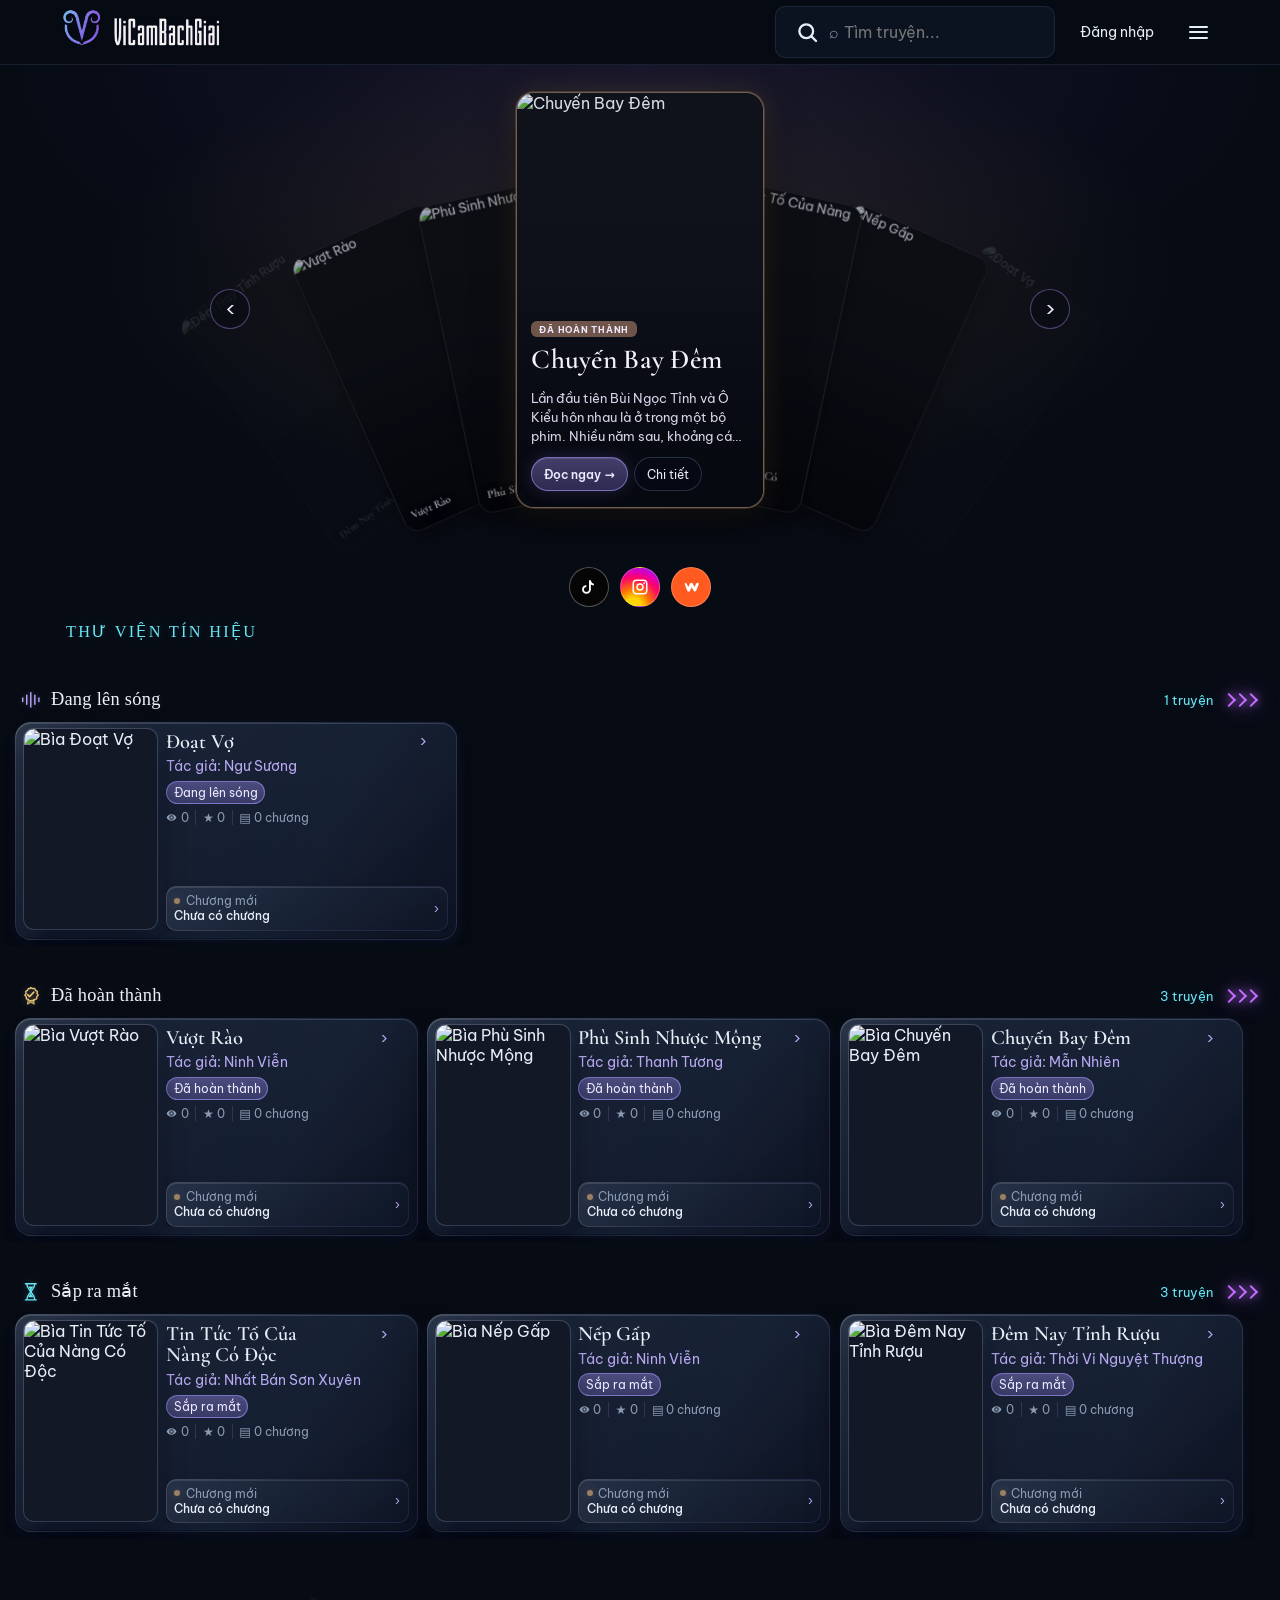
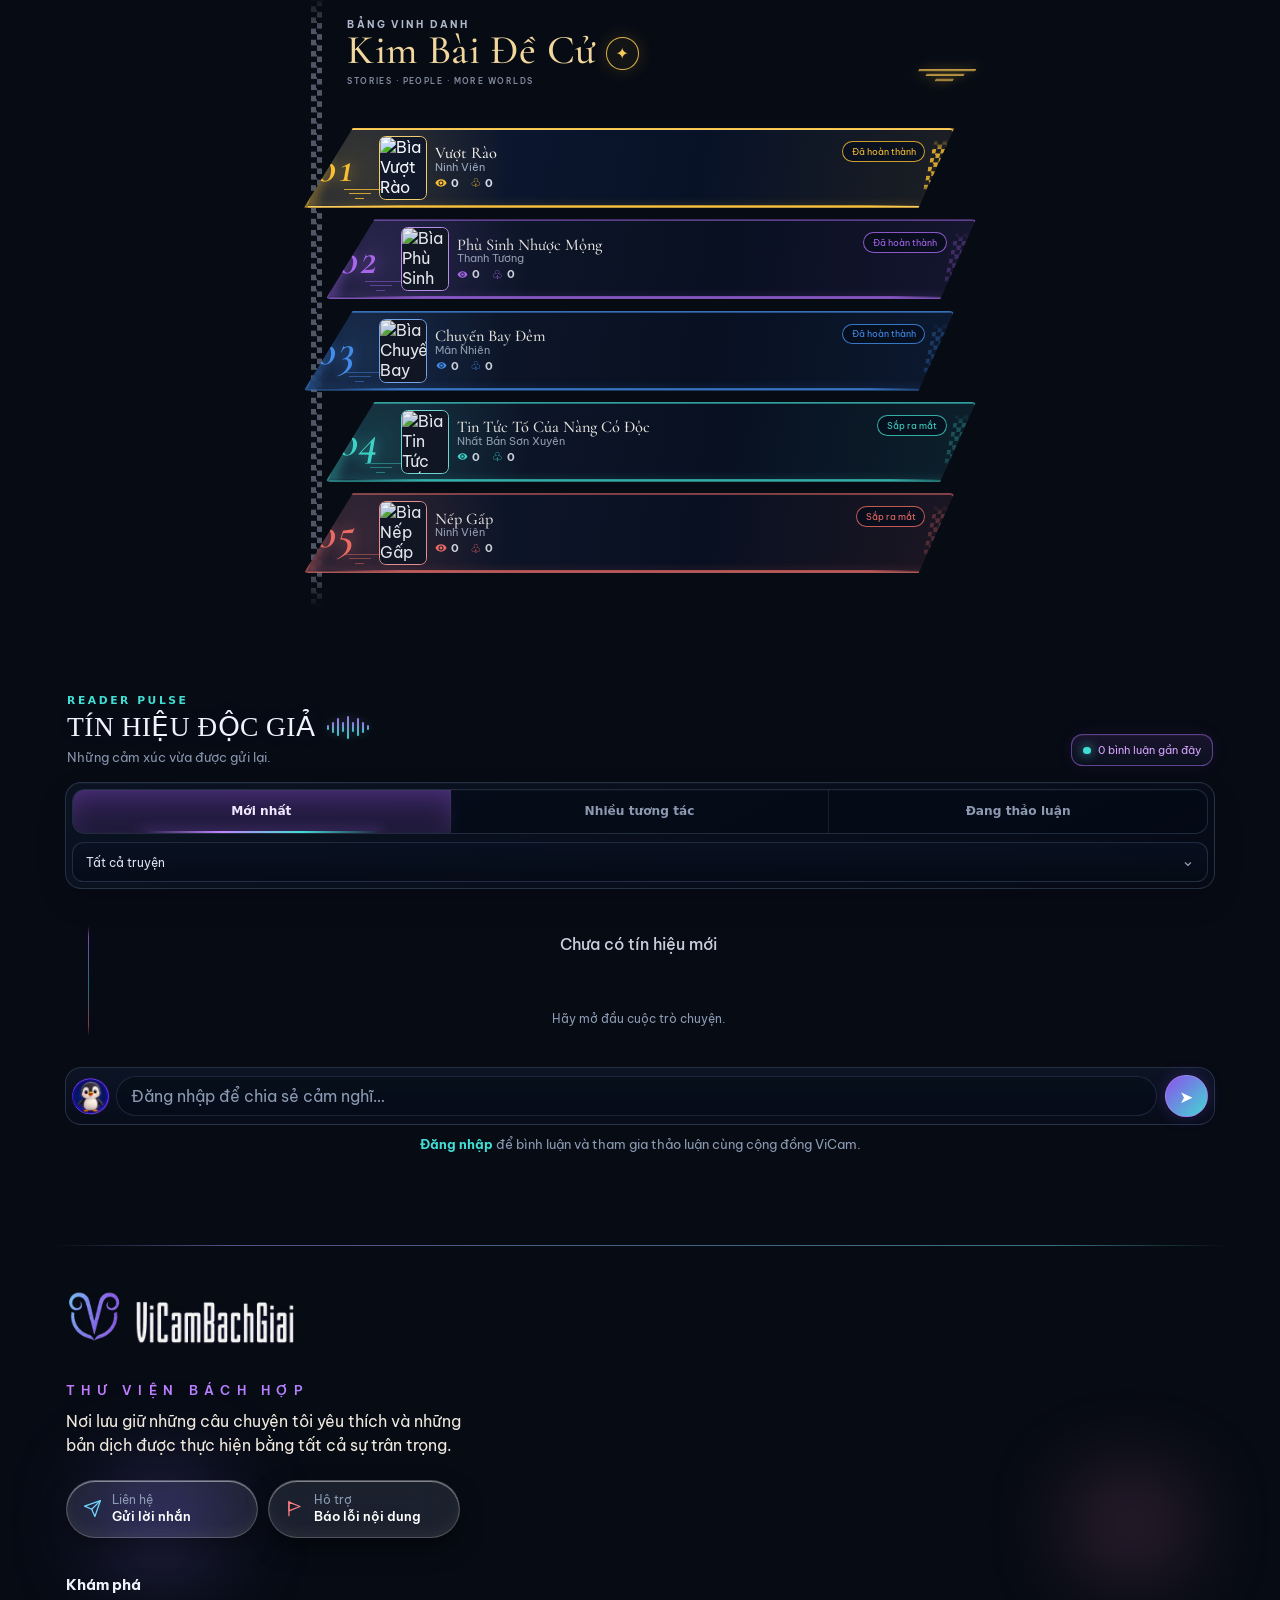
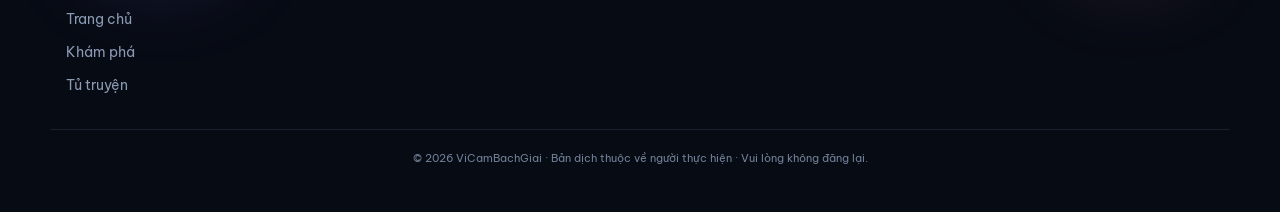
==== index.html @ 0143537e "Remove remaining overflow-x:hidden on body, bust CSS cache The first fix only removed the rule from " ====
<!DOCTYPE html>
<html lang="vi">
<head>
  <meta charset="UTF-8">
  <meta name="viewport" content="width=device-width, initial-scale=1, minimum-scale=1, maximum-scale=1, user-scalable=no, viewport-fit=cover">
  <title>ViCamBachGiai — Thư viện Bách Hợp</title>
  <meta name="description" content="ViCamBachGiai — thư viện đọc truyện Bách Hợp. Đọc chậm, ở lại lâu.">
  <meta property="og:title" content="ViCamBachGiai">
  <meta property="og:description" content="Thư viện Bách Hợp — đọc chậm, ở lại lâu.">
  <meta property="og:type" content="website">
  <link rel="canonical" href="https://vicambachgiai.com/">
  <link rel="icon" href="/brand/cat-icon-192.png" type="image/png" sizes="192x192">
  <link rel="apple-touch-icon" sizes="180x180" href="/apple-touch-icon-cat-v2.png">
  <link rel="apple-touch-icon-precomposed" sizes="180x180" href="/apple-touch-icon-precomposed-cat-v2.png">
  <link rel="manifest" href="/site.webmanifest?v=20260919-cat-unified">
  <meta name="theme-color" content="#000000">
  <meta name="mobile-web-app-capable" content="yes">
  <meta name="apple-mobile-web-app-capable" content="yes">
  <meta name="apple-mobile-web-app-status-bar-style" content="black">
  <meta name="apple-mobile-web-app-title" content="ViCamBachGiai">
  <script src="js/hero-snapshot.js?v=20260824-cover-storage"></script>
  <script src="js/hero-preload.js?v=20260820b"></script>
  <link rel="preconnect" href="https://fonts.googleapis.com">
  <link rel="preconnect" href="https://fonts.gstatic.com" crossorigin>
  <link rel="preconnect" href="https://isawawkxjbnlbuxlhlnk.supabase.co" crossorigin>
  <link href="https://fonts.googleapis.com/css2?family=Be+Vietnam+Pro:wght@400;500;600;700&family=Saira+ExtraCondensed:wght@500;600;700&family=Cormorant+Garamond:ital,wght@0,500;0,600;1,500&family=Source+Serif+4:opsz,wght@8..60,400;8..60,500&display=swap" rel="stylesheet">
  <link rel="stylesheet" href="styles.css?v=20260923-maintenance-glass-v1">
  <link rel="stylesheet" href="styles/hero-smooth.css?v=20260820c">
  <link rel="stylesheet" href="styles/reader-margins.css?v=20260820f">
  <link rel="stylesheet" href="styles/reader-paragraph-comments.css?v=20260823b">
  <link rel="stylesheet" href="styles/reader-comment-drawer-v2.css?v=20260916-reply-notification-v1">
  <link rel="stylesheet" href="styles/hero-landscape-fit.css?v=20260822d">
  <link rel="stylesheet" href="styles/rails-full-width.css?v=20260823d">
  <link rel="stylesheet" href="styles/header-nav-cleanup.css?v=20260822a">
  <link rel="stylesheet" href="styles/story-grid-v2.css?v=20260830-title-fit-v1">
  <link rel="stylesheet" href="styles/signal-feed-window.css?v=20260827-reader-signal-realtime-v2">
  <link rel="stylesheet" href="styles/social-link-state.css?v=20260823a">
  <link rel="stylesheet" href="styles/avatar-pool.css?v=20260823b">
  <link rel="stylesheet" href="styles/avatar-picker.css?v=20260901-three-sources-v1">
  <link rel="stylesheet" href="styles/notifications-v2.css?v=20260917-admin-edit-v1">
  <link rel="stylesheet" href="styles/notification-bell-attention.css?v=20260917-v1">
  <link rel="stylesheet" href="styles/conversation-mailbox.css?v=20260917-mobile-inbox-v2">
  <link rel="stylesheet" href="styles/conversation-mailbox-contrast.css?v=20260917-v1">
  <link rel="stylesheet" href="styles/story-detail-balance.css?v=20260823b">
  <link rel="stylesheet" href="styles/story-detail-landscape.css?v=20260823m">
  <link rel="stylesheet" href="styles/story-detail-portrait-tablet.css?v=20260823a">
  <link rel="stylesheet" href="styles/story-shelves.css?v=20260823b">
  <link rel="stylesheet" href="styles/story-detail-no-overlap.css?v=20260823e">
  <link rel="stylesheet" href="styles/story-detail-ipad-fixed.css?v=20260823-phone-info-balance">
  <link rel="stylesheet" href="styles/story-detail-readable-panels.css?v=20260904-v2">
  <link rel="stylesheet" href="styles/card-flip-transition.css?v=20260823a">
  <link rel="stylesheet" href="styles/story-glass-glow.css?v=20260824b">
  <link rel="stylesheet" href="styles/google-auth.css?v=20260919-google-direct-v1">
  <link rel="stylesheet" href="styles/chapter-audio.css?v=20260825-glass-gold">
  <link rel="stylesheet" href="styles/chapter-youtube-audio.css?v=20260901-compact-v1">
  <link rel="stylesheet" href="styles/admin-chapter-list.css?v=20260829-intro-v1">
  <link rel="stylesheet" href="styles/raised-glass-v1.css?v=20260830c">
  <link rel="stylesheet" href="styles/home-desktop-layout.css?v=20260830-ranking-align-v1">
  <link rel="stylesheet" href="styles/home-targeted-enhancements.css?v=20260831-social-bright-v1">
  <link rel="stylesheet" href="styles/mobile-story-shelves-v1.css?v=20260901-neon-arrows-v6">
  <link rel="stylesheet" href="styles/tiktok-story-player.css?v=20260901-hidden-render-v8">
  <link rel="stylesheet" href="styles/preview-station.css?v=20260920-approved-poster-ticket-v2">
  <link rel="stylesheet" href="styles/medal-row-alignment-v2.css?v=20260901-audio-edge-v3">
  <link rel="stylesheet" href="styles/admin-home-priority.css?v=20260907-story-visibility-v1">
  <link rel="stylesheet" href="styles/medal-racing-v1.css?v=20260920-border-run-v7">
  <link rel="stylesheet" href="styles/home-section-type-v1.css?v=20260920-preview-cyan-v2">
  <link rel="stylesheet" href="styles/preview-station-focus-v1.css?v=20260920-balanced-glow-v2">
  <link rel="stylesheet" href="styles/rail-status-icons-v1.css?v=20260920-animated-v2">
  <link rel="stylesheet" href="styles/signal-pulse-v1.css?v=20260921-balanced-open-v4">
  <link rel="stylesheet" href="styles/resonance-orbit-v1.css?v=20260923-sticky-header-fix">
  <link rel="stylesheet" href="styles/mobile-menu-redesign-v1.css?v=20260922-icon-groups-v1">
  <link rel="stylesheet" href="styles/footer-redesign-v1.css?v=20260923-fixed-btn-v6">
  <!-- deploy-check: priority-save-20260902-1430 -->
</head>
<body>
  <a class="sr-only" href="#app">Bỏ qua điều hướng</a>
  <div id="app"></div>
  <div class="toast-wrap" id="toasts" aria-live="polite"></div>
  <script src="https://cdn.jsdelivr.net/npm/@supabase/supabase-js@2.49.1/dist/umd/supabase.js"></script>
  <script src="https://accounts.google.com/gsi/client" async defer></script>
  <script src="js/config.js?v=20260817p"></script>
  <script src="js/light-stories-transport.js?v=20260904-home-priority-sync-v1"></script>
  <script src="js/db.js?v=20260923-no-store-fetch-v1"></script>
  <script src="js/public-admin-label.js?v=20260917-v1"></script>
  <script src="js/cover-fallback.js?v=20260821f"></script>
  <script src="js/light-stories-admin-guard.js?v=20260821e"></script>
  <script src="js/fast-boot.js?v=20260923-maintenance-mode-guard-v1"></script>
  <script src="app.js?v=20260923-maintenance-glass-v4"></script>
  <script src="js/tiktok-story-player.js?v=20260901-hidden-render-v8"></script>
  <script src="js/preview-station.js?v=20260920-viewport-glow-v2"></script>
  <script src="js/reader-paragraph-comments.js?v=20260823c"></script>
  <script src="js/reader-comment-drawer-v2.js?v=20260917-comment-deep-link-v2"></script>
  <script src="js/signal-feed-window.js?v=20260921-active-edge-v3"></script>
  <script src="js/social-link-state.js?v=20260901-social-three-v1"></script>
  <script src="js/avatar-raster-override.js?v=20260917-comment-avatar-scope-v1"></script>
  <script src="js/avatar-picker.js?v=20260901-ios-mime-v2"></script>
  <script src="js/avatar-account-sync.js?v=20260823b"></script>
  <script src="js/notifications-v2.js?v=20260923-admin-self-notify-v1"></script>
  <script src="js/conversation-mailbox.js?v=20260918-footer-compose-v1"></script>
  <script src="js/card-flip-transition.js?v=20260823a"></script>
  <script src="js/story-glass-glow.js?v=20260824a"></script>
  <script src="js/admin-synopsis-editor.js?v=20260823-paste-clean"></script>
  <script src="js/password-reset-fix.js?v=20260821h"></script>
  <script src="js/mobile-menu-auth-cleanup.js?v=20260821g"></script>
  <script src="js/hero-smooth.js?v=20260820c"></script>
  <script src="js/admin-chapter-list.js?v=20260829-intro-v1"></script>
  <script src="js/home-desktop-layout.js?v=20260922-floating-tag-v2"></script>
  <script src="js/medal-racing-v1.js?v=20260920-border-run-v7"></script>
  <script src="js/rail-status-icons-v1.js?v=20260920-animated-v2"></script>
</body>
</html>
---- styles.css ----
/* ViCamBachGiai — navy cinematic library */
*, *::before, *::after { box-sizing: border-box; }
html, body { margin: 0; }
html { scroll-behavior: smooth; }
body {
  font-family: "Be Vietnam Pro", "IBM Plex Sans", system-ui, sans-serif;
  background: #070b14;
  color: #e8eef8;
  min-height: 100dvh;
}

/* Safe website operating modes */
.site-readonly-banner{position:relative;z-index:1001;padding:.55rem 1rem;text-align:center;background:#7c4a03;color:#fff4cf;font-size:.85rem;font-weight:650}
.site-ops{max-width:780px;padding:1.25rem;border:1px solid rgba(181,159,255,.25);border-radius:20px;background:rgba(14,18,34,.72)}
.site-ops-head{display:flex;align-items:center;justify-content:space-between;gap:1rem}.site-ops-head small{color:#a78bfa;letter-spacing:.12em}.site-ops-head h2{margin:.3rem 0}
.site-mode-pill{padding:.45rem .7rem;border-radius:999px;font-size:.75rem;font-weight:800}.site-mode-pill.is-normal{background:rgba(52,211,153,.14);color:#6ee7b7}.site-mode-pill.is-readonly{background:rgba(251,191,36,.14);color:#fcd34d}.site-mode-pill.is-maintenance{background:rgba(248,113,113,.14);color:#fca5a5}
.site-ops-note{padding:.75rem;border-left:3px solid #8b5cf6;background:rgba(139,92,246,.08);color:#cbd5e1}.site-mode-choices{display:grid;gap:.65rem;margin:1rem 0}.site-mode-choices label{display:grid;grid-template-columns:auto 1fr;column-gap:.65rem;padding:.85rem;border:1px solid rgba(148,163,184,.2);border-radius:14px;cursor:pointer}.site-mode-choices input{grid-row:1/3}.site-mode-choices span{color:#94a3b8;font-size:.86rem}.maintenance-confirm{margin:1rem 0;padding:1rem;border:1px solid rgba(248,113,113,.35);border-radius:14px;background:rgba(127,29,29,.12)}.maintenance-confirm input{margin-top:.55rem}.site-ops-last{color:#94a3b8;font-size:.82rem}
.site-mode-actions{display:grid;grid-template-columns:repeat(3,minmax(0,1fr));gap:.7rem;margin-top:1.2rem}.site-mode-action{min-height:58px;border:1px solid rgba(148,163,184,.28);border-radius:16px;background:rgba(15,23,42,.78);color:#e2e8f0;font:700 1rem 'Be Vietnam Pro',sans-serif;cursor:pointer}.site-mode-action.is-normal{border-color:rgba(52,211,153,.45)}.site-mode-action.is-readonly{border-color:rgba(251,191,36,.45)}.site-mode-action.is-maintenance{border-color:rgba(248,113,113,.5)}.site-mode-action.is-current{opacity:.55;cursor:default}.site-mode-action:not(:disabled):active{transform:scale(.98)}
/* Maintenance notice — liquid glass */
.maintenance-page{
  position:relative;min-height:100vh;display:grid;place-items:center;overflow:hidden;
  padding:1.5rem;color:var(--ink);
  background:
    radial-gradient(560px 480px at 15% 20%,rgba(149,137,230,.22),transparent 60%),
    radial-gradient(520px 460px at 85% 25%,rgba(85,216,230,.16),transparent 60%),
    radial-gradient(600px 500px at 50% 95%,rgba(149,137,230,.14),transparent 55%),
    var(--bg);
}
.maintenance-page:before,.maintenance-page:after{content:"";position:absolute;border-radius:50%;filter:blur(70px);pointer-events:none}
.maintenance-page:before{width:320px;height:300px;top:-120px;left:-80px;background:radial-gradient(closest-side,rgba(149,137,230,.35),transparent 72%)}
.maintenance-page:after{width:300px;height:280px;bottom:-100px;right:-70px;background:radial-gradient(closest-side,rgba(85,216,230,.28),transparent 72%)}

.maintenance-card{
  position:relative;z-index:1;width:min(100%,440px);overflow:hidden;
  padding:2.75rem 2rem 2.25rem;text-align:center;
  border-radius:32px;border:1px solid rgba(255,255,255,.16);
  background:rgba(255,255,255,.06);
  -webkit-backdrop-filter:blur(32px) saturate(180%);backdrop-filter:blur(32px) saturate(180%);
  box-shadow:0 36px 90px -20px rgba(0,0,0,.6),inset 0 1px 0 rgba(255,255,255,.28),inset 0 -10px 26px rgba(255,255,255,.04);
}
.maintenance-card:before{content:"";position:absolute;inset:0 12% auto;top:0;height:1px;
  background:linear-gradient(90deg,transparent,rgba(149,137,230,.7) 20%,rgba(85,216,230,.65) 80%,transparent)}
.maintenance-card:after{content:"";position:absolute;z-index:-1;width:220px;height:220px;top:-130px;left:50%;transform:translateX(-50%);
  border-radius:50%;background:radial-gradient(circle,rgba(149,137,230,.3),transparent 70%);filter:blur(10px);pointer-events:none}

.maintenance-emblem{
  display:grid;place-items:center;width:80px;height:80px;margin:0 auto 1.3rem;
  border-radius:26px;border:1px solid rgba(255,255,255,.2);
  background:rgba(255,255,255,.07);
  -webkit-backdrop-filter:blur(14px);backdrop-filter:blur(14px);
  box-shadow:inset 0 1px 0 rgba(255,255,255,.35),0 0 30px rgba(149,137,230,.22);
}
.maintenance-emblem img{width:52px;height:52px;object-fit:contain;filter:drop-shadow(0 0 10px rgba(149,137,230,.5))}

.maintenance-wordmark{display:block;width:min(210px,68%);height:auto;margin:0 auto;object-fit:contain}

.maintenance-status{
  display:inline-flex;align-items:center;gap:.5rem;margin-top:1.35rem;padding:.42rem .78rem;
  border-radius:999px;border:1px solid rgba(255,255,255,.18);
  background:rgba(255,255,255,.06);
  -webkit-backdrop-filter:blur(10px);backdrop-filter:blur(10px);
  color:#dcd8ff;font-family:"Cormorant Garamond",Georgia,serif;font-size:.86rem;font-weight:600;letter-spacing:.16em;
}
.maintenance-status span{width:7px;height:7px;border-radius:50%;background:#c9b8ff;box-shadow:0 0 10px #a78bfa}

.maintenance-card p{max-width:340px;margin:1.1rem auto 0;color:#dfe3f5;
  font-family:"Source Serif 4",Georgia,serif;font-size:1.02rem;font-weight:400;line-height:1.7}
.maintenance-until{margin-top:.7rem!important;font-size:.92rem!important}
.maintenance-until b{color:#fff}
.maintenance-note{display:block;margin-top:1.4rem;color:#9aa3c4;
  font-family:"Cormorant Garamond",Georgia,serif;font-size:.94rem;font-style:italic;letter-spacing:.05em}

.maintenance-admin{margin-top:1.6rem;padding-top:1.4rem;border-top:1px solid rgba(255,255,255,.1)}
.maintenance-admin-toggle{
  appearance:none;-webkit-appearance:none;cursor:pointer;
  padding:.55rem 1.1rem;border-radius:999px;border:1px solid rgba(255,255,255,.16);
  background:rgba(255,255,255,.05);color:#9aa3c4;font:600 .78rem "Be Vietnam Pro",sans-serif;letter-spacing:.02em;
  transition:color .18s ease,border-color .18s ease,background .18s ease;
}
.maintenance-admin-toggle:hover,.maintenance-admin-toggle:focus-visible{color:#dcd8ff;border-color:rgba(149,137,230,.5);background:rgba(149,137,230,.1)}
.maintenance-admin-panel{margin-top:1rem;display:flex;flex-direction:column;align-items:center;gap:.6rem}
.maintenance-admin-panel[hidden]{display:none}
.maintenance-admin-err{margin:0;min-height:1em;color:#ff9d9d;font-size:.78rem}

@media(max-width:640px){
  .site-ops{padding:1rem}.site-ops-head{align-items:flex-start;flex-direction:column}.site-mode-actions{grid-template-columns:1fr}
  .maintenance-card{padding:2.25rem 1.4rem 2rem;border-radius:26px}
  .maintenance-emblem{width:70px;height:70px;border-radius:22px}
  .maintenance-emblem img{width:44px;height:44px}
  .maintenance-wordmark{width:min(190px,72%)}
  .maintenance-card p{font-size:.96rem}
}
@media(max-width:640px){.maintenance-card h1{font-size:clamp(2.25rem,10.5vw,3rem)}.maintenance-card p{font-size:1.05rem}.maintenance-note{font-size:.92rem}}
.maintenance-status + p{margin-top:1.65rem}
img, video, svg { max-width: 100%; height: auto; }
button, input, textarea, select { font: inherit; }
a { color: inherit; text-decoration: none; }

:root {
  --bg: #070b14;
  --bg-2: #0c1322;
  --ink: #e8eef8;
  --muted: #8b9bb3;
  --line: rgba(148, 187, 233, 0.12);
  --cyan: #9589E6;
  --cyan-2: #8174D8;
  --violet: #8174D8;
  --accent: #8174D8;
  --accent-fill: rgba(129, 116, 216, 0.40);
  --accent-fill-2: rgba(129, 116, 216, 0.28);
  --accent-line: rgba(149, 137, 230, 0.70);
  --accent-glow: 0 0 16px rgba(129, 116, 216, 0.22);
  --danger: #f07167;
  --serif: "Cormorant Garamond", "Fraunces", Georgia, serif;
  --read: "Source Serif 4", Georgia, serif;
}

.card-grid {
  display: grid;
  grid-template-columns: repeat(2, minmax(0, 1fr));
  gap: 0.9rem 0.75rem;
}
@media (min-width: 720px) {
  .card-grid { grid-template-columns: repeat(3, minmax(0, 1fr)); gap: 1.25rem 1rem; }
}
@media (min-width: 1100px) {
  .card-grid { grid-template-columns: repeat(4, minmax(0, 1fr)); }
}
.table-wrapper { overflow-x: auto; -webkit-overflow-scrolling: touch; }

.site-header {
  position: sticky; top: 0; z-index: 40;
  background: rgba(7, 11, 20, 0.88);
  backdrop-filter: blur(16px);
  border-bottom: 1px solid var(--line);
}
.site-header.is-searching { z-index: 47; }
.header-inner {
  width: 100%; max-width: 1180px; margin: 0 auto;
  min-height: 56px; padding: 0.4rem 0.7rem;
  display: flex; align-items: center; gap: 0.45rem;
}
.brand { display: flex; align-items: center; gap: 0.55rem; flex-shrink: 0; }
.brand-mark-img { width: 38px; height: auto; display: block; }
.brand-word-img { height: 26px; width: auto; display: block; }
@media (min-width: 720px) {
  .brand-mark-img { width: 42px; }
  .brand-word-img { height: 30px; }
}
.nav-links { display: none; gap: 1.15rem; font-size: 0.92rem; color: var(--muted); }
.nav-links a.on, .nav-links a:hover { color: var(--ink); }
@media (min-width: 860px) { .nav-links { display: flex; } }
.head-search {
  margin-left: auto;
  display: flex;
  align-items: center;
  gap: 0.15rem;
  color: var(--muted);
  min-width: 40px;
  position: relative;
}
.head-search .search-ico { display: none; }
.head-search input {
  display: none;
  border: 0; background: transparent; color: var(--ink);
  width: 100%; outline: none; min-width: 0;
}
.search-toggle { flex-shrink: 0; }
.search-toggle svg {
  width: 25px;
  height: 25px;
  display: block;
  fill: none;
  stroke: currentColor;
  stroke-width: 2.2;
  stroke-linecap: round;
  stroke-linejoin: round;
}
.head-search.is-open {
  position: absolute;
  left: 0.6rem; right: 0.6rem; top: 8px;
  z-index: 46;
  background: #0b1220;
  border: 1px solid var(--line);
  border-radius: 12px;
  padding: 0.2rem 0.45rem 0.2rem 0.15rem;
}
.head-search.is-open input { display: block; }
.btn-login {
  border: 1px solid rgba(148,187,233,0.28);
  min-height: 36px;
  padding: 0 0.7rem;
  flex-shrink: 0;
  font-size: 0.82rem;
}
.menu-btn { margin-left: 0; flex-shrink: 0; }
@media (min-width: 640px) {
  .search-toggle { display: none; }
  .head-search {
    background: #0b1220;
    border: 1px solid var(--line);
    border-radius: 10px;
    padding: 0.3rem 0.7rem;
    min-width: 160px;
    max-width: 260px;
    width: 28vw;
    position: static;
  }
  .head-search .search-ico { display: inline; }
  .head-search input { display: block; }
  .head-search.is-open { position: static; }
  .btn-login { min-height: 38px; padding: 0 0.85rem; font-size: 0.88rem; }
}
@media (min-width: 860px) {
  .nav-links { display: flex; }
  .menu-btn { display: none; }
  .head-search { min-width: 200px; max-width: 280px; }
}

.icon-btn {
  width: 40px; height: 40px;
  display: inline-flex; align-items: center; justify-content: center;
  border: 0; background: transparent; color: var(--ink);
  border-radius: 999px; cursor: pointer;
}
.icon-btn:hover { background: rgba(255,255,255,0.06); }
.avatar-chip {
  width: 32px; height: 32px; border-radius: 999px;
  display: grid; place-items: center;
  background: #1a2440; color: var(--cyan);
  font-size: 0.78rem; font-weight: 600;
}

/* Fan banner — active card center, others flare both sides */
@property --hero-tone {
  syntax: '<color>';
  inherits: true;
  initial-value: #7c5cbf;
}
.hero.stack-hero {
  --hero-tone: #7c5cbf;
  position: relative;
  overflow: hidden;
  isolation: isolate;
  background:
    radial-gradient(58% 70% at 50% 42%, color-mix(in srgb, var(--hero-tone) 22%, transparent), transparent 72%),
    radial-gradient(80% 90% at 50% 0%, rgba(92, 70, 160, 0.16), transparent 62%),
    #070b14;
  height: clamp(23.5rem, 78vw, 28.2rem);
  perspective: 1400px;
  transition: --hero-tone 260ms ease-out;
}
@media (min-width: 720px) {
  .hero.stack-hero { height: 30.5rem; }
}
@media (orientation: landscape) and (max-height: 520px) {
  .hero.stack-hero { height: 19.2rem; }
}
.stack-stage {
  position: relative;
  height: 100%;
  max-width: 1180px;
  margin: 0 auto;
  transform-style: preserve-3d;
}
.stack-card {
  --d: 0;
  --abs: 8;
  position: absolute;
  left: 50%;
  top: 48%;
  width: min(54vw, 196px);
  height: min(72%, 21.6rem);
  border-radius: 18px;
  overflow: hidden;
  transform-origin: 50% 118%;
  transform:
    translate(-50%, -50%)
    translateX(calc(var(--d) * 3.15rem))
    rotate(calc(var(--d) * 11deg))
    scale(calc(0.86 - var(--abs) * 0.045));
  opacity: 0;
  pointer-events: none;
  border: 1px solid rgba(255,255,255,0.08);
  box-shadow: 0 14px 28px rgba(0,0,0,0.42);
  transition:
    transform 620ms cubic-bezier(0.22, 0.78, 0.2, 1),
    opacity 420ms ease,
    filter 420ms ease,
    box-shadow 420ms ease,
    width 420ms ease,
    height 420ms ease;
  will-change: transform, opacity;
  background: #10131c;
  filter: saturate(0.88) brightness(0.78);
}
.stack-card[data-d="-2"],
.stack-card[data-d="-1"],
.stack-card[data-d="0"],
.stack-card[data-d="1"],
.stack-card[data-d="2"] { opacity: 1; }
.stack-card[data-d="-3"],
.stack-card[data-d="3"] { opacity: 0.18; }
.stack-card .stack-cover {
  position: absolute;
  inset: 0;
  width: 100%;
  height: 100%;
  object-fit: cover;
  object-position: center 22%;
}
.stack-shade {
  position: absolute;
  inset: 0;
  background:
    linear-gradient(180deg, rgba(6,8,16,0.08) 18%, rgba(6,8,16,0.18) 42%, rgba(6,8,16,0.78) 78%, rgba(6,8,16,0.94) 100%);
  pointer-events: none;
}
.stack-body {
  position: absolute;
  left: 0; right: 0; bottom: 0;
  padding: 0.85rem 0.9rem 1rem;
  z-index: 2;
  color: #f4f1ff;
}
.stack-badge {
  display: none;
  width: fit-content;
  margin: 0 0 0.55rem;
  padding: 0.18rem 0.5rem;
  border-radius: 6px;
  background: color-mix(in srgb, var(--tone, #7c5cbf) 72%, #2a1d4a);
  color: #efeaff;
  font-size: 0.58rem;
  letter-spacing: 0.08em;
  text-transform: uppercase;
  font-weight: 700;
}
.stack-chips {
  display: none;
  flex-wrap: wrap;
  gap: 0.3rem;
  margin: 0.45rem 0 0.4rem;
}
.stack-chips span {
  font-size: 0.64rem;
  letter-spacing: 0.01em;
  padding: 0.16rem 0.5rem;
  border-radius: 999px;
  border: 1px solid rgba(255,255,255,0.2);
  background: rgba(10,12,22,0.38);
}
.stack-title {
  font-family: var(--serif);
  font-size: clamp(1.02rem, 4.4vw, 1.42rem);
  line-height: 1.05;
  margin: 0;
  font-weight: 600;
  letter-spacing: 0.01em;
}
.stack-syn {
  margin: 0;
  color: #d8d3e8;
  font-size: 0.74rem;
  line-height: 1.45;
  display: none;
}
.stack-actions {
  display: none;
  gap: 0.4rem;
  margin-top: 0.7rem;
}
.stack-actions .btn { min-height: 34px; padding: 0 0.75rem; font-size: 0.76rem; }
.stack-card.is-active {
  pointer-events: auto;
  width: min(64vw, 236px);
  height: min(78%, 23.8rem);
  opacity: 1;
  filter: none;
  transform: translate(-50%, -50%) rotate(0deg) scale(1);
  border-color: color-mix(in srgb, var(--tone, #a892ff) 55%, #fff 12%);
  box-shadow:
    0 0 0 1px color-mix(in srgb, var(--tone, #a892ff) 35%, transparent),
    0 18px 40px rgba(0,0,0,0.5),
    0 0 28px color-mix(in srgb, var(--tone, #7c5cbf) 28%, transparent);
}
.stack-card.is-active .stack-badge,
.stack-card.is-active .stack-chips,
.stack-card.is-active .stack-actions { display: flex; }
.stack-card.is-active .stack-syn {
  display: -webkit-box;
  -webkit-line-clamp: 3;
  -webkit-box-orient: vertical;
  overflow: hidden;
  margin-top: 0.35rem;
}
.stack-card:not(.is-active) .stack-badge,
.stack-card:not(.is-active) .stack-syn,
.stack-card:not(.is-active) .stack-actions,
.stack-card:not(.is-active) .stack-chips { display: none; }
.stack-card:not(.is-active) .stack-title {
  position: absolute;
  left: 0.7rem;
  right: 0.7rem;
  bottom: 0.85rem;
  font-size: 0.86rem;
  line-height: 1.15;
  text-shadow: 0 8px 18px rgba(0,0,0,0.55);
}
.stack-arrow {
  position: absolute;
  top: 50%;
  z-index: 50;
  width: 40px;
  height: 40px;
  margin-top: -20px;
  border-radius: 999px;
  border: 1px solid rgba(168,146,255,0.42);
  background: rgba(10,12,20,0.62);
  color: #efeaff;
  font-size: 1.35rem;
  line-height: 1;
  cursor: pointer;
}
.stack-prev { left: 0.45rem; }
.stack-next { right: 0.45rem; }
.stack-arrow:hover { border-color: rgba(168,146,255,0.72); }
.hero.stack-hero .hero-nav {
  position: absolute;
  left: 0; right: 0; bottom: 0.55rem;
  z-index: 30;
  display: flex;
  justify-content: center;
}
.hero-dots {
  display: flex; gap: 0.3rem; align-items: center; flex-wrap: wrap; justify-content: center; max-width: 80%;
}
.hero-dots button {
  width: 6px; height: 6px; border-radius: 99px; border: 0;
  background: rgba(255,255,255,0.28); padding: 0; cursor: pointer;
}
.hero-dots button.on { background: rgba(149,137,230,0.92); width: 18px; box-shadow: var(--accent-glow); }
.hero-count { display: none; }
@media (min-width: 720px) {
  .stack-card { width: 188px; height: 23.4rem; }
  .stack-card.is-active { width: 248px; height: 26rem; }
  .stack-card {
    transform:
      translate(-50%, -50%)
      translateX(calc(var(--d) * 4.35rem))
      rotate(calc(var(--d) * 12deg))
      scale(calc(0.88 - var(--abs) * 0.04));
  }
  .stack-card.is-active { transform: translate(-50%, -50%) rotate(0) scale(1); }
  .stack-title { font-size: 1.72rem; }
  .stack-syn { font-size: 0.82rem; }
  .stack-prev { left: max(0.6rem, calc(50% - 430px)); }
  .stack-next { right: max(0.6rem, calc(50% - 430px)); }
}
@media (prefers-reduced-motion: reduce) {
  .stack-card { transition: none !important; }
  .hero.stack-hero { transition: none !important; }
}

.btn {
  display: inline-flex; align-items: center; justify-content: center;
  min-height: 42px; padding: 0 1.05rem;
  border-radius: 999px; border: 1px solid transparent;
  text-decoration: none; cursor: pointer; background: transparent; color: var(--ink);
  font-size: 0.88rem;
}
.btn-primary, .btn-cyan {
  background: linear-gradient(180deg, rgba(149, 137, 230, 0.42), rgba(129, 116, 216, 0.32));
  border: 1px solid var(--accent-line);
  color: #EDE9FE;
  font-weight: 600;
  box-shadow: var(--accent-glow), inset 0 1px 0 rgba(255,255,255,0.10);
  backdrop-filter: blur(10px);
}
.btn-ghost { border-color: rgba(148,187,233,0.22); background: rgba(8,14,28,0.35); }
.auth-error { color: #f0b2a8; min-height: 1.2em; margin: 0.4rem 0 0.8rem; font-size: 0.88rem; }
.auth-page .auth-back {
  display:inline-flex;
  align-items:center;
  gap:.35rem;
  min-height:42px;
  margin:0 0 1.15rem;
  padding:0 .85rem;
  border:1px solid rgba(168,154,230,.28);
  border-radius:999px;
  background:rgba(18,16,36,.42);
  color:#d9d3f2;
  font:600 .86rem/1 "Be Vietnam Pro",sans-serif;
  cursor:pointer;
}
.auth-page .auth-back:active{transform:translateY(1px)}
.demo-logins { display: flex; flex-direction: column; gap: 0.45rem; margin-top: 1rem; }
.demo-logins button { width: 100%; }
.btn-danger { border-color: color-mix(in srgb, var(--danger) 50%, transparent); color: #f0b2a8; }
.btn[disabled] { opacity: 0.45; cursor: not-allowed; }

.wrap { width: 100%; max-width: 1180px; margin: 0 auto; padding: 0 1rem; }
.section { padding: 1.6rem 0 0.4rem; }
.section h2, .explore-row h2 {
  font-family: var(--serif); font-weight: 500; font-size: clamp(1.7rem, 4vw, 2.3rem); margin: 0;
}
.kicker {
  font-size: 0.72rem; letter-spacing: 0.18em; text-transform: uppercase;
  color: var(--cyan); margin: 0 0 0.25rem;
}
.explore-head { padding-top: 1.4rem; }
.explore-row {
  display: flex; flex-wrap: wrap; gap: 0.8rem 1rem;
  align-items: center; justify-content: space-between;
}
.sort-pills { display: flex; flex-wrap: wrap; gap: 0.45rem; }
.sort-pills a {
  border: 1px solid var(--line); border-radius: 999px;
  padding: 0.45rem 0.85rem; color: var(--muted); font-size: 0.84rem;
}
.sort-pills a.on {
  border-color: var(--accent-line);
  color: #EDE9FE;
  background: var(--accent-fill);
  box-shadow: var(--accent-glow);
}

.rails { display: flex; flex-direction: column; gap: 1.1rem; padding: 1rem 1rem 2rem; }
.rail-panel {
  border: 1px solid var(--line);
  border-radius: 18px;
  background: linear-gradient(180deg, rgba(16,28,48,0.65), rgba(8,14,26,0.9));
  padding: 1rem 0.85rem 0.85rem;
}
.rail-head, .rail-foot {
  display: flex; align-items: center; gap: 0.7rem;
  padding: 0 0.35rem 0.7rem;
}
.rail-head h2 {
  font-family: "Be Vietnam Pro", sans-serif;
  font-size: 1.15rem; font-weight: 600; margin: 0;
  display: flex; align-items: center; gap: 0.45rem;
}
.rail-head .count { margin-left: auto; color: var(--muted); font-size: 0.8rem; }
.live-dot {
  width: 8px; height: 8px; border-radius: 99px; display: inline-block;
  background: rgba(149,137,230,0.95); box-shadow: 0 0 10px rgba(129,116,216,0.35);
}
.tone-violet .live-dot { background: var(--violet); box-shadow: 0 0 10px var(--violet); }
.rail {
  display: grid;
  grid-auto-flow: column;
  grid-auto-columns: minmax(300px, 78%);
  gap: 0.85rem;
  overflow-x: auto;
  scroll-snap-type: x mandatory;
  padding-bottom: 0.4rem;
  -webkit-overflow-scrolling: touch;
}
@media (min-width: 800px) {
  .rail { grid-auto-columns: minmax(460px, 48%); }
}
.rail::-webkit-scrollbar { height: 0; }
.rail-foot { color: var(--muted); font-size: 0.75rem; letter-spacing: 0.04em; }
.rail-foot [data-num] { margin-left: auto; font-variant-numeric: tabular-nums; }
.rail-track {
  flex: 1; height: 3px; background: rgba(255,255,255,0.08); border-radius: 99px; overflow: hidden;
}
.rail-track span { display: block; height: 100%; width: 22%; background: var(--cyan); }
.rail-foot em { margin-left: auto; font-style: normal; letter-spacing: 0.12em; text-transform: uppercase; }

.wide-card {
  --tone: #7c5cbf;
  position: relative;
  scroll-snap-align: start;
  display: grid;
  grid-template-columns: minmax(7.6rem, 36%) minmax(0, 1fr);
  gap: 0.65rem 0.75rem;
  align-items: stretch;
  min-width: 0;
  padding: 0.65rem 0.7rem 0.7rem;
  border-radius: 16px;
  background:
    radial-gradient(90% 80% at 8% 12%, color-mix(in srgb, var(--tone) 16%, transparent), transparent 58%),
    linear-gradient(180deg, rgba(14, 16, 32, 0.94), rgba(8, 10, 20, 0.97));
  border: 1px solid color-mix(in srgb, var(--tone) 18%, rgba(148,187,233,0.08));
}
@media (min-width: 720px) {
  .wide-card { grid-template-columns: minmax(9.6rem, 32%) minmax(0, 1fr); padding: 0.75rem; }
}
.wide-heart {
  position: absolute;
  top: 0.45rem;
  right: 0.45rem;
  z-index: 3;
  width: 1.7rem;
  height: 1.7rem;
  padding: 0;
  border: 1px solid rgba(168,154,230,0.28);
  border-radius: 999px;
  background: rgba(10,12,22,0.55);
  color: #c9c0e8;
  font-size: 0.82rem;
  line-height: 1;
  cursor: pointer;
}
.wide-heart[aria-pressed="true"] {
  color: #f0b4d2;
  border-color: rgba(224,138,184,0.55);
  background: rgba(56, 22, 42, 0.55);
  box-shadow: 0 0 10px rgba(224,138,184,0.22);
}
.wide-cover { min-width: 0; align-self: stretch; }
.wide-cover .cover-frame {
  height: 100%;
  border-radius: 10px;
  box-shadow:
    0 0 0 1px color-mix(in srgb, var(--tone) 26%, transparent),
    0 10px 20px rgba(0,0,0,0.36),
    0 0 18px color-mix(in srgb, var(--tone) 18%, transparent);
}
.wide-body {
  min-width: 0;
  display: flex;
  flex-direction: column;
  gap: 0.28rem;
}
.wide-title { padding-right: 1.55rem; }
.wide-title {
  display: flex;
  align-items: flex-start;
  gap: 0.25rem;
  min-width: 0;
  color: inherit;
}
.wide-title h3 {
  margin: 0;
  flex: 1 1 auto;
  min-width: 0;
  font-family: var(--serif);
  font-size: clamp(1.08rem, 4.2vw, 1.48rem);
  line-height: 1.12;
  font-weight: 600;
  display: -webkit-box; -webkit-line-clamp: 2; -webkit-box-orient: vertical; overflow: hidden;
}
.wide-title em {
  flex: 0 0 auto;
  margin-top: 0.18rem;
  color: #b7a8f0;
  font-style: normal;
  font-size: 1rem;
  line-height: 1;
}
.wide-body .by {
  margin: 0;
  color: #b7a8f0;
  font-size: clamp(0.76rem, 2.1vw, 0.88rem);
  white-space: nowrap;
  overflow: hidden;
  text-overflow: ellipsis;
}
.pill-row { display: flex; flex-wrap: wrap; gap: 0.28rem; }
.pill {
  font-size: 0.64rem; padding: 0.16rem 0.52rem; border-radius: 999px;
  background: linear-gradient(180deg, rgba(149, 137, 230, 0.42), rgba(129, 116, 216, 0.32));
  border: 1px solid var(--accent-line);
  color: #EDE9FE;
  max-width: 100%;
  overflow: hidden;
  text-overflow: ellipsis;
  white-space: nowrap;
}
.pill-more {
  background: rgba(129, 116, 216, 0.18);
  border: 1px solid var(--accent-line);
  color: #EDE9FE;
  max-width: none;
}
.wide-stats {
  display: flex; align-items: center; flex-wrap: wrap;
  gap: 0.28rem 0;
  color: var(--muted); font-size: 0.72rem;
  overflow: visible;
}
.wide-stats span {
  display: inline-flex; align-items: center; gap: 0.22rem;
  white-space: nowrap;
  padding: 0 0.42rem 0 0;
  margin-right: 0.42rem;
  border-right: 1px solid rgba(168,154,230,0.18);
}
.wide-stats span:last-child { border-right: 0; margin-right: 0; padding-right: 0; }
.stat-eye {
  display: inline-block; width: 0.92em; height: 0.92em; flex: 0 0 auto;
  background: currentColor;
  -webkit-mask: url("data:image/svg+xml,%3Csvg xmlns='http://www.w3.org/2000/svg' viewBox='0 0 24 24'%3E%3Cpath fill='black' d='M12 5c5.2 0 9.3 3.4 10.7 7-1.4 3.6-5.5 7-10.7 7S2.7 15.6 1.3 12C2.7 8.4 6.8 5 12 5zm0 2.2A4.8 4.8 0 1 0 16.8 12 4.8 4.8 0 0 0 12 7.2zm0 2A2.8 2.8 0 1 1 9.2 12 2.8 2.8 0 0 1 12 9.2z'/%3E%3C/svg%3E") center / contain no-repeat;
  mask: url("data:image/svg+xml,%3Csvg xmlns='http://www.w3.org/2000/svg' viewBox='0 0 24 24'%3E%3Cpath fill='black' d='M12 5c5.2 0 9.3 3.4 10.7 7-1.4 3.6-5.5 7-10.7 7S2.7 15.6 1.3 12C2.7 8.4 6.8 5 12 5zm0 2.2A4.8 4.8 0 1 0 16.8 12 4.8 4.8 0 0 0 12 7.2zm0 2A2.8 2.8 0 1 1 9.2 12 2.8 2.8 0 0 1 12 9.2z'/%3E%3C/svg%3E") center / contain no-repeat;
}
.metric-eye { display: inline-flex; align-items: center; gap: 0.28rem; }
.wide-latest {
  display: grid;
  grid-template-columns: minmax(0, 1fr) auto;
  grid-template-areas:
    "lab go"
    "name go";
  column-gap: 0.4rem;
  margin-top: auto;
  padding: 0.38rem 0.5rem 0.4rem;
  border-radius: 10px;
  border: 1px solid color-mix(in srgb, var(--tone) 24%, transparent);
  background: rgba(10, 12, 24, 0.42);
  color: inherit;
  font-size: 0.72rem;
  min-width: 0;
}
.wide-latest span {
  grid-area: lab;
  display: inline-flex;
  align-items: center;
  gap: 0.32rem;
  color: var(--muted);
  white-space: nowrap;
}
.wide-latest i {
  width: 6px; height: 6px; border-radius: 99px;
  background: color-mix(in srgb, var(--tone) 85%, #fff);
  box-shadow: 0 0 8px color-mix(in srgb, var(--tone) 55%, transparent);
}
.wide-latest b {
  grid-area: name;
  color: var(--ink); font-weight: 500;
  min-width: 0;
  overflow: hidden; text-overflow: ellipsis; white-space: nowrap;
}
.wide-latest em {
  grid-area: go;
  align-self: center;
  color: #b7a8f0;
  font-style: normal;
}

.cover-frame {
  position: relative; aspect-ratio: 2 / 3; overflow: hidden;
  background: #121826; border-radius: 6px;
}
.cover-frame img {
  position: absolute; inset: 0; width: 100%; height: 100%;
  object-fit: cover; object-position: center 18%; display: block;
}
.story-card { display: flex; flex-direction: column; min-width: 0; color: inherit; }
.story-card .meta { padding: 0.55rem 0.05rem 0; }
.story-card h3 { margin: 0; font-size: 0.95rem; font-weight: 600; line-height: 1.25; }
.story-card .by, .story-card .sub { color: var(--muted); font-size: 0.78rem; }
.badge { display: inline-flex; font-size: 0.68rem; letter-spacing: 0.04em; text-transform: uppercase; color: var(--cyan); }

.motif-row { display: flex; flex-wrap: wrap; gap: 0.45rem; padding-bottom: 1.4rem; }
.motif-row a {
  border: 1px solid var(--line); border-radius: 999px; padding: 0.4rem 0.75rem; color: var(--muted);
}
.site-footer {
  border-top: 1px solid var(--line); padding: 2.2rem 0 2.8rem; color: var(--muted); font-size: 0.84rem;
  text-align: center;
}
.site-footer .brand {
  margin: 0 auto;
  justify-content: center;
}


.story-page { padding: 0.85rem 0 5.6rem; }
.story-top { display: block; }
.story-hero {
  display: grid;
  grid-template-columns: minmax(7.4rem, 34%) minmax(0, 1fr);
  gap: clamp(0.7rem, 2.4vw, 1.35rem);
  align-items: stretch;
}
@media (min-width: 720px) {
  .story-hero { grid-template-columns: minmax(10.5rem, 30%) minmax(0, 1fr); }
}
@media (min-width: 1024px) {
  .story-hero { grid-template-columns: minmax(12.5rem, 26%) minmax(0, 1fr); }
}
.story-cover {
  width: 100%;
  min-width: 0;
  align-self: stretch;
}
.story-cover .cover-frame {
  width: 100%;
  height: auto;
  border-radius: 10px;
  box-shadow: 0 12px 30px rgba(0,0,0,0.38);
}
.story-cover .cover-frame img {
  object-fit: cover;
  object-position: center 18%;
}
.story-info {
  min-width: 0;
  display: flex;
  flex-direction: column;
  justify-content: space-between;
  gap: 0.55rem;
}
.story-copy { min-width: 0; }
.story-info .badge {
  display: block;
  margin: 0;
  font-size: clamp(0.62rem, 1.6vw, 0.74rem);
  letter-spacing: 0.12em;
  color: #b7a8f0;
}
.story-info h1 {
  font-family: var(--serif);
  font-size: clamp(1.22rem, 4.2vw, 2.15rem);
  line-height: 1.12;
  margin: 0.18rem 0 0.28rem;
  font-weight: 600;
}
.story-info .by {
  margin: 0 0 0.45rem;
  color: var(--muted);
  font-size: clamp(0.78rem, 2.1vw, 0.95rem);
}
.story-info .by span { color: #b7a8f0; }
.story-info .tags {
  display: flex;
  flex-wrap: wrap;
  gap: 0.32rem;
}
.chip {
  display: inline-flex;
  align-items: center;
  max-width: 100%;
  padding: 0.18rem 0.58rem;
  border: 1px solid rgba(168, 154, 230, 0.28);
  border-radius: 999px;
  color: #d5d0ea;
  font-size: clamp(0.64rem, 1.8vw, 0.76rem);
  letter-spacing: 0.01em;
  background: rgba(18, 16, 36, 0.45);
}
.chip-more { color: var(--muted); }
.story-metrics {
  display: grid;
  grid-template-columns: repeat(4, minmax(0, 1fr));
  gap: 0;
  margin: 0;
  border: 1px solid rgba(168, 154, 230, 0.22);
  border-radius: 12px;
  background: rgba(12, 14, 28, 0.55);
  overflow: hidden;
}
.metric {
  display: flex;
  flex-direction: column;
  align-items: center;
  justify-content: center;
  gap: 0.08rem;
  padding: 0.48rem 0.15rem 0.42rem;
  text-align: center;
  border-left: 1px solid rgba(168, 154, 230, 0.14);
}
.metric:first-child { border-left: 0; }
.metric-ico {
  font-size: 0.78rem;
  line-height: 1;
  color: #c4b8f0;
}
.metric-ico.heart { color: #e08ab8; }
.metric b {
  font-size: clamp(0.82rem, 2.2vw, 1rem);
  font-weight: 650;
  color: #f0ecff;
  line-height: 1.1;
}
.metric small {
  color: var(--muted);
  font-size: clamp(0.56rem, 1.5vw, 0.68rem);
}
.story-acts {
  display: grid;
  grid-template-columns: 1.18fr 1fr 1fr;
  gap: 0.42rem;
}
.story-acts .btn {
  min-width: 0;
  min-height: clamp(36px, 8vw, 44px);
  padding: 0 0.4rem;
  font-size: clamp(0.7rem, 2vw, 0.84rem);
  white-space: nowrap;
  overflow: hidden;
  text-overflow: ellipsis;
  border-radius: 10px;
}
.story-acts .btn-cyan {
  box-shadow: 0 0 0 1px rgba(149, 137, 230, 0.35), 0 8px 18px rgba(88, 70, 170, 0.28);
}
.story-tabs {
  display: flex;
  gap: 0;
  margin: 0.35rem 0 0.85rem;
  border-bottom: 1px solid var(--line);
}
.story-tabs a {
  flex: 1;
  text-align: center;
  padding: 0.7rem 0.2rem 0.55rem;
  color: var(--muted);
  font-weight: 600;
  font-size: 0.84rem;
  border-bottom: 2px solid transparent;
  margin-bottom: -1px;
}
.story-tabs a.on { color: #EDE9FE; border-bottom-color: rgba(149,137,230,0.85); }
.intro-sheet, .toc-box, .rate-box, .same-author {
  padding: 0.15rem 0 0.2rem;
}
.intro-card, .info-card {
  position: relative;
  width: 100%;
  margin: 0 0 0.85rem;
  padding: clamp(1rem, 3vw, 1.45rem) clamp(0.95rem, 2.8vw, 1.4rem) 1.05rem;
  border: 1px solid rgba(168, 154, 230, 0.22);
  border-radius: 16px;
  background:
    radial-gradient(120% 90% at 100% 8%, rgba(129, 116, 216, 0.10), transparent 46%),
    linear-gradient(180deg, rgba(16, 18, 34, 0.92), rgba(10, 12, 24, 0.96));
  overflow: hidden;
}
.intro-card::after, .info-card::after {
  content: "";
  position: absolute;
  inset: auto -6% -18% auto;
  width: min(46%, 220px);
  aspect-ratio: 1;
  pointer-events: none;
  opacity: 0.16;
  background:
    radial-gradient(circle at 70% 40%, rgba(168, 146, 255, 0.55), transparent 42%),
    radial-gradient(circle at 30% 70%, rgba(129, 116, 216, 0.35), transparent 50%);
  mask-image: radial-gradient(circle at 60% 50%, #000 0 42%, transparent 74%);
}
.intro-title, .info-title {
  position: relative;
  z-index: 1;
  margin: 0 0 0.7rem;
  font-size: clamp(0.78rem, 2.1vw, 0.92rem);
  letter-spacing: 0.12em;
  text-transform: uppercase;
  color: #c4b5fd;
  font-weight: 700;
}
.intro-body {
  position: relative;
  z-index: 1;
  color: #d8deea;
  font-size: clamp(1.02rem, 2.7vw, 1.12rem);
  line-height: 1.78;
}
.intro-body.is-clamp {
  display: -webkit-box;
  -webkit-line-clamp: 10;
  -webkit-box-orient: vertical;
  overflow: hidden;
  max-height: 17.8em;
}
.intro-more, .info-more {
  position: relative;
  z-index: 1;
  display: inline-flex;
  margin-top: 0.7rem;
  padding: 0;
  border: 0;
  background: none;
  color: #c4b5fd;
  font: inherit;
  font-size: 0.86rem;
  font-weight: 650;
  cursor: pointer;
}
.info-card {
  padding-bottom: 0.95rem;
}
.info-body {
  position: relative;
  z-index: 1;
  padding: 0.15rem 0 0.15rem 0.85rem;
  border-left: 2px solid rgba(149, 137, 230, 0.55);
}
.info-body p {
  margin: 0 0 0.42rem;
  color: #d8deea;
  font-size: clamp(0.92rem, 2.4vw, 1.02rem);
  line-height: 1.55;
}
.info-body p:last-child { margin-bottom: 0; }
.info-body strong { color: #f1edff; font-weight: 650; }
.info-body.is-clamp {
  max-height: 16.5rem;
  overflow: hidden;
}
.info-more {
  width: 100%;
  margin-top: 0.85rem;
  min-height: 40px;
  justify-content: center;
  border: 1px solid rgba(168, 154, 230, 0.28);
  border-radius: 10px;
  background: rgba(18, 16, 36, 0.4);
}
.same-author {
  margin-top: 1.2rem;
  padding: clamp(0.85rem, 3vw, 1.15rem);
  border: 1px solid rgba(168, 154, 230, 0.25);
  border-radius: 16px;
  background:
    radial-gradient(90% 115% at 100% 0%, rgba(129, 116, 216, 0.12), transparent 58%),
    linear-gradient(180deg, rgba(17, 20, 38, 0.92), rgba(10, 13, 26, 0.96));
  box-shadow: inset 0 1px 0 rgba(255,255,255,.025), 0 14px 32px rgba(0,0,0,.16);
  overflow: hidden;
}
.same-head {
  display: flex;
  align-items: center;
  justify-content: space-between;
  gap: 0.6rem;
  margin-bottom: 0.8rem;
}
.same-head h3 {
  display: flex;
  align-items: center;
  gap: 0.55rem;
  margin: 0;
  color: #f0edff;
  font-size: clamp(.82rem, 2.8vw, 1rem);
  font-weight: 700;
  letter-spacing: .08em;
  text-transform: uppercase;
}
.same-head h3::before {
  content: "";
  width: 1.4rem;
  height: 3px;
  flex: 0 0 auto;
  border-radius: 999px;
  background: linear-gradient(90deg, #9b70ff, #c5a9ff);
  box-shadow: 0 0 10px rgba(155,112,255,.7);
}
.same-head span { color: var(--muted); font-size: 0.78rem; }
.same-rail {
  display: grid;
  grid-auto-flow: column;
  grid-auto-columns: clamp(94px, 25vw, 116px);
  gap: 0.72rem;
  overflow-x: auto;
  padding: .12rem .1rem .28rem;
  scroll-snap-type: x proximity;
  scrollbar-width: none;
  overscroll-behavior-inline: contain;
  -webkit-overflow-scrolling: touch;
}
.same-rail::-webkit-scrollbar { display: none; }
.same-card {
  min-width: 0;
  padding: .34rem .34rem .45rem;
  color: inherit;
  border: 1px solid rgba(168,154,230,.2);
  border-radius: 11px;
  background: linear-gradient(180deg, rgba(20,23,42,.86), rgba(12,15,29,.92));
  box-shadow: 0 8px 20px rgba(0,0,0,.2);
  scroll-snap-align: start;
  transition: border-color .2s ease, transform .2s ease, box-shadow .2s ease;
}
.same-card:active {
  transform: translateY(-2px);
  border-color: rgba(183,160,255,.55);
  box-shadow: 0 10px 24px rgba(42,30,95,.28), 0 0 0 1px rgba(155,112,255,.12);
}
.same-card .cover-frame {
  width: 100%;
  aspect-ratio: 2/3;
  overflow: hidden;
  border-radius: 8px;
  background: #0b0e19;
}
.same-card .cover-frame img { width: 100%; height: 100%; object-fit: cover; }
.same-card b {
  display: block;
  min-height: 2.5em;
  margin-top: 0.42rem;
  overflow: hidden;
  color: #f0f1f8;
  font-size: 0.72rem;
  line-height: 1.25;
  font-weight: 600;
  display: -webkit-box;
  -webkit-line-clamp: 2;
  -webkit-box-orient: vertical;
}
.same-card small {
  display: block;
  margin-top: 0.18rem;
  overflow: hidden;
  color: var(--muted);
  font-size: 0.66rem;
  line-height: 1.25;
  text-overflow: ellipsis;
  white-space: nowrap;
}
.same-card em {
  display: inline-flex;
  align-items: center;
  gap: .25rem;
  max-width: 100%;
  margin-top: .42rem;
  padding: .16rem .38rem;
  overflow: hidden;
  border: 1px solid rgba(168,154,230,.25);
  border-radius: 999px;
  color: #aaa7bd;
  font-size: .56rem;
  font-style: normal;
  line-height: 1;
  text-overflow: ellipsis;
  white-space: nowrap;
}
.same-card em::before {
  content: "";
  width: 5px;
  height: 5px;
  flex: 0 0 auto;
  border-radius: 50%;
  background: #9b70ff;
  box-shadow: 0 0 7px rgba(155,112,255,.7);
}
.recommended-stories { margin-top: 1rem; }
.toc-box, .rate-box {
  border-top: 1px solid var(--line);
  padding-top: 0.85rem;
}
.toc-head { display: flex; flex-wrap: wrap; gap: 0.45rem; align-items: center; margin-bottom: 0.7rem; }
.toc-head input {
  flex: 1; min-width: 140px; background: #0b1220; color: var(--ink);
  border: 1px solid var(--line); border-radius: 8px; padding: 0.5rem 0.65rem;
}
.toc-groups { display: flex; flex-wrap: wrap; gap: 0.35rem; margin-bottom: 0.6rem; }
.toc-groups a {
  border: 1px solid var(--line); border-radius: 999px; padding: 0.28rem 0.6rem;
  font-size: 0.78rem; color: var(--muted);
}
.toc-groups a.on { border-color: var(--cyan); color: var(--cyan); }
.story-dock {
  position: fixed; left: 0; right: 0; bottom: 0; z-index: 35;
  display: grid; grid-template-columns: 1fr auto; gap: 0.5rem; align-items: center;
  padding: 0.55rem 0.8rem calc(0.55rem + env(safe-area-inset-bottom));
  background: rgba(7,11,20,0.92); backdrop-filter: blur(12px);
  border-top: 1px solid var(--line);
}
.dock-read { min-height: 46px; border-radius: 10px; }
.dock-fav {
  min-height: 46px;
  min-width: 92px;
  padding: 0 0.85rem;
  border-radius: 10px;
}

.stat-row { display: flex; flex-wrap: wrap; gap: 0.9rem 1.2rem; color: var(--muted); font-size: 0.86rem; margin: 0.8rem 0; }
.action-row { display: flex; flex-wrap: wrap; gap: 0.5rem; }

.chapter-toolbar { display: flex; flex-wrap: wrap; gap: 0.5rem; align-items: center; margin: 0.6rem 0 0.8rem; }
.chapter-list { list-style: none; padding: 0; margin: 0; }
.chapter-list li { border-top: 1px solid var(--line); }
.chapter-list a, .chapter-list .row {
  display: grid; grid-template-columns: 3.2rem 1fr auto; gap: 0.6rem;
  padding: 0.72rem 0.1rem; color: inherit; align-items: baseline;
}
.chapter-list .num { color: var(--muted); font-variant-numeric: tabular-nums; }
.chapter-list .read { color: var(--muted); }
.pager { display: flex; gap: 0.5rem; justify-content: center; padding: 1rem 0 2rem; }

/* Premium eBook reader */
.reader-page {
  --rbg: #111318;
  --rink: #e8e4dc;
  --rmuted: #9a9488;
  --rline: rgba(255,255,255,0.1);
  --rpanel: #1a1d24;
  --rchip: rgba(255,255,255,0.08);
  --raccent: #c4b5a0;
  background: var(--rbg);
  color: var(--rink);
  min-height: 100dvh;
}
.reader-page[data-theme="light"] {
  --rbg: #f7f4ee;
  --rink: #1c1a16;
  --rmuted: #6b655c;
  --rline: rgba(28,26,22,0.1);
  --rpanel: #ffffff;
  --rchip: rgba(28,26,22,0.06);
  --raccent: #3d3a34;
}
.reader-page[data-theme="sepia"] {
  --rbg: #f3ead8;
  --rink: #3a2c18;
  --rmuted: #7a684c;
  --rline: rgba(90,68,36,0.14);
  --rpanel: #f8f1e2;
  --rchip: rgba(90,68,36,0.08);
  --raccent: #6b4f2a;
}
.reader-page[data-font="sans"] { --read: "Be Vietnam Pro", system-ui, sans-serif; }
.reader-page[data-font="serif"], .reader-page { --read: "Source Serif 4", "Cormorant Garamond", Georgia, serif; }
.reader-chrome {
  position: fixed;
  left: 0; right: 0;
  z-index: 60;
  display: flex;
  align-items: center;
  gap: 0.35rem;
  background: color-mix(in srgb, var(--rpanel) 88%, transparent);
  color: var(--rink);
  border-color: var(--rline);
  backdrop-filter: blur(10px);
  -webkit-backdrop-filter: blur(10px);
  transition: opacity 0.22s ease, transform 0.22s ease;
}
.reader-top {
  top: 0;
  padding: calc(0.4rem + env(safe-area-inset-top, 0px)) 0.7rem 0.55rem;
  min-height: 3.1rem;
}
.reader-bot {
  bottom: 0;
  left: 50%;
  right: auto;
  width: min(92vw, 420px);
  transform: translateX(-50%);
  margin-bottom: calc(0.7rem + env(safe-area-inset-bottom, 0px));
  border: 1px solid var(--rline);
  border-radius: 999px;
  padding: 0.28rem 0.4rem;
  justify-content: space-between;
  box-shadow: 0 10px 28px rgba(0,0,0,0.12);
}
.reader-page.is-immersed .reader-top { opacity: 0; pointer-events: none; transform: translateY(-10px); }
.reader-page.is-immersed .reader-bot { opacity: 0; pointer-events: none; transform: translate(-50%, 12px); }
.r-ico {
  width: 36px; height: 36px;
  border: 0; background: transparent; color: inherit;
  font-size: 1.05rem; cursor: pointer;
  display: grid; place-items: center;
  text-decoration: none;
  flex: 0 0 auto;
}
.r-head-copy { flex: 1; min-width: 0; text-align: center; }
.r-story { font-size: 0.92rem; font-weight: 600; white-space: nowrap; overflow: hidden; text-overflow: ellipsis; }
.r-sub { font-size: 0.72rem; color: var(--rmuted); margin-top: 0.05rem; white-space: nowrap; overflow: hidden; text-overflow: ellipsis; }
.r-progress {
  position: absolute; left: 0.85rem; right: 3.2rem; bottom: 0.28rem;
  height: 2px; background: var(--rline); border-radius: 99px; overflow: hidden;
}
.r-progress span { display: block; height: 100%; width: 0; background: var(--raccent); }
.r-pct { position: absolute; right: 0.7rem; bottom: 0.08rem; font-size: 0.62rem; color: var(--rmuted); }
.reader-body {
  max-width: 40rem;
  margin: 0 auto;
  padding: 3.4rem 1.25rem 7.2rem;
  font-family: var(--read);
  font-size: var(--rsize, 1.12rem);
  line-height: 1.85;
}
.reader-body, .reader-body * { color: inherit; }
.reader-body h2 {
  font-family: "Cormorant Garamond", var(--serif);
  font-weight: 500;
  font-size: clamp(1.55rem, 5.6vw, 2.15rem);
  text-align: center;
  margin: 0.4rem 0 0.35rem;
  line-height: 1.2;
}
.r-orn {
  width: 7.5rem; height: 10px; margin: 0.15rem auto 1.4rem;
  background:
    linear-gradient(90deg, transparent, var(--rline) 18%, var(--rline) 82%, transparent),
    radial-gradient(circle at 50% 50%, var(--raccent) 0 1.5px, transparent 1.8px);
  background-size: 100% 1px, 10px 10px;
  background-repeat: no-repeat, no-repeat;
  background-position: center, center;
  opacity: 0.7;
}
.reader-body p.r-p {
  position: relative;
  margin: 0 0 1.15em;
  padding-right: 1.4rem;
  text-align: justify;
  text-justify: inter-word;
  hyphens: auto;
}
.p-bubble {
  position: absolute;
  right: -0.15rem; top: 0.15rem;
  width: 1.15rem; min-height: 1.15rem;
  border: 0; background: transparent;
  color: var(--rmuted);
  font-size: 0.62rem;
  opacity: 0;
  cursor: pointer;
}
.p-bubble.has, .r-p:hover .p-bubble { opacity: 0.7; }
.p-bubble.has::before { content: "💬 "; font-size: 0.62rem; }
.p-menu {
  position: absolute;
  z-index: 40;
  display: flex; gap: 0.25rem;
  background: var(--rpanel);
  border: 1px solid var(--rline);
  border-radius: 999px;
  padding: 0.2rem;
  box-shadow: 0 8px 20px rgba(0,0,0,0.12);
}
.p-menu button, .quote-pop button {
  border: 0; background: transparent; color: var(--rink);
  font-size: 0.75rem; padding: 0.28rem 0.55rem; cursor: pointer;
}
.quote-pop { position: absolute; }
.r-engage {
  display: grid;
  grid-template-columns: 1fr 1fr 1fr;
  gap: 0;
  margin: 1.6rem 0 0.4rem;
  border: 1px solid var(--rline);
  border-radius: 16px;
  overflow: hidden;
  background: color-mix(in srgb, var(--rpanel) 70%, transparent);
}
.r-engage button {
  border: 0; border-right: 1px solid var(--rline);
  background: transparent; color: var(--rink);
  padding: 0.75rem 0.35rem;
  font-size: 0.72rem;
  cursor: pointer;
}
.r-engage button:last-child { border-right: 0; }
.r-engage span { display: block; font-size: 0.95rem; margin-bottom: 0.1rem; }
.r-engage b { display: block; font-weight: 500; }
.r-engage em { display: block; color: var(--rmuted); font-style: normal; margin-top: 0.12rem; }
.r-engage .on { color: var(--raccent); }
.r-nav {
  flex: 1;
  color: inherit;
  text-decoration: none;
  font-size: 0.78rem;
  padding: 0.55rem 0.4rem;
  white-space: nowrap;
}
.r-nav-r { text-align: right; }
.r-nav.is-off { opacity: 0.28; pointer-events: none; }
.r-toc {
  width: 46px; height: 46px;
  border: 0;
  border-radius: 50%;
  background: var(--raccent);
  color: var(--rbg);
  margin: 0 0.15rem;
  cursor: pointer;
  display: grid; place-items: center;
  flex: 0 0 auto;
}
.r-toc span, .r-toc span::before, .r-toc span::after {
  display: block; width: 14px; height: 1.5px; background: currentColor; position: relative;
}
.r-toc span::before, .r-toc span::after {
  content: ""; position: absolute; left: 0;
}
.r-toc span::before { top: -5px; }
.r-toc span::after { top: 5px; }
.r-hint {
  text-align: center;
  color: var(--rmuted);
  font-size: 0.72rem;
  margin: 0 1rem 5.5rem;
}
.reader-page .drawer {
  background: var(--rpanel);
  color: var(--rink);
  border-color: var(--rline);
}
.reader-page .drawer.sheet {
  left: 0.7rem; right: 0.7rem; bottom: calc(0.7rem + env(safe-area-inset-bottom, 0px));
  max-height: 42dvh;
  border-radius: 18px;
  border: 1px solid var(--rline);
  overflow: auto;
}
.reader-page .drawer.settings {
  top: calc(4.15rem + env(safe-area-inset-top, 0px));
  left: 0.75rem;
  right: 0.75rem;
  bottom: auto;
  max-height: min(48dvh, 390px);
  border: 1px solid var(--rline);
  border-radius: 18px;
  overflow: auto;
  background: color-mix(in srgb, var(--rpanel) 86%, transparent);
  box-shadow: 0 16px 44px rgba(0,0,0,.18);
  -webkit-backdrop-filter: blur(18px) saturate(118%);
  backdrop-filter: blur(18px) saturate(118%);
}
.reader-page.settings-open .reader-bot {
  opacity: 0;
  pointer-events: none;
  transform: translate(-50%, 12px);
}
.reader-page .drawer.side {
  top: auto; bottom: 0; left: 0; right: 0;
  height: min(72dvh, 560px);
  width: 100%;
  border-radius: 18px 18px 0 0;
  overflow: auto;
}
.aa-pad { padding: 0.85rem 1rem 1.05rem; }
.aa-settings { padding-top: 0.6rem; }
.aa-tabs {
  display: grid;
  grid-template-columns: repeat(3, 1fr);
  gap: 0.3rem;
  padding: 0.22rem;
  border: 1px solid var(--rline);
  border-radius: 999px;
  background: var(--rchip);
}
.aa-tabs button {
  min-height: 34px;
  border: 0;
  border-radius: 999px;
  color: var(--rmuted);
  background: transparent;
  font-size: 0.76rem;
  cursor: pointer;
}
.aa-tabs button.on {
  color: var(--rink);
  background: color-mix(in srgb, #9b78ef 18%, var(--rpanel));
  box-shadow: inset 0 0 0 1px rgba(169,140,255,.28);
}
.aa-panel { display: none; padding-top: 0.35rem; }
.aa-panel.on { display: block; }
.aa-pad .set-lab { margin: 0.55rem 0 0.3rem; color: var(--rmuted); font-size: 0.72rem; }
.aa-row { display: flex; gap: 0.4rem; }
.aa-chip {
  flex: 1;
  min-height: 36px;
  border: 1px solid var(--rline);
  background: var(--rchip);
  color: inherit;
  border-radius: 999px;
  cursor: pointer;
  font-size: 0.82rem;
}
.aa-chip.on { background: color-mix(in srgb, var(--raccent) 22%, var(--rpanel)); border-color: color-mix(in srgb, var(--raccent) 40%, var(--rline)); }
.auto-scroll-setting {
  margin-top: 0.25rem;
  padding-top: 0.45rem;
}
.auto-scroll-setting-head,
.auto-next {
  display: flex;
  align-items: center;
  justify-content: space-between;
  gap: 0.8rem;
}
.auto-scroll-setting-head b,
.auto-next b { display: block; font-size: 0.86rem; font-weight: 600; }
.auto-scroll-setting-head small,
.auto-next small { display: block; margin-top: 0.12rem; color: var(--rmuted); font-size: 0.66rem; }
.auto-scroll-toggle {
  flex: 0 0 auto;
  min-width: 78px;
  min-height: 36px;
  padding: 0 0.8rem;
  border: 1px solid color-mix(in srgb, #a98cff 48%, var(--rline));
  border-radius: 999px;
  color: var(--rink);
  background: color-mix(in srgb, #9b78ef 14%, transparent);
  cursor: pointer;
}
.auto-scroll-toggle.on { box-shadow: 0 0 18px rgba(151,103,255,.26); }
.auto-speed-row { display: grid; grid-template-columns: repeat(5, 1fr); gap: 0.32rem; }
.auto-speed {
  min-width: 0;
  min-height: 34px;
  padding: 0;
  border: 1px solid var(--rline);
  border-radius: 999px;
  color: var(--rmuted);
  background: transparent;
  font-size: 0.7rem;
  cursor: pointer;
}
.auto-speed.on {
  color: var(--rink);
  border-color: rgba(169,140,255,.58);
  background: rgba(145,105,230,.16);
  box-shadow: 0 0 12px rgba(145,95,245,.18);
}
.auto-next { margin-top: 0.75rem; cursor: pointer; }
.auto-next input { position: absolute; opacity: 0; pointer-events: none; }
.auto-next i {
  position: relative;
  width: 42px;
  height: 24px;
  flex: 0 0 auto;
  border: 1px solid var(--rline);
  border-radius: 999px;
  background: var(--rchip);
  transition: 0.2s ease;
}
.auto-next i::after {
  content: "";
  position: absolute;
  top: 3px;
  left: 3px;
  width: 16px;
  height: 16px;
  border-radius: 50%;
  background: var(--rmuted);
  transition: 0.2s ease;
}
.auto-next input:checked + i { background: rgba(145,105,230,.34); border-color: rgba(169,140,255,.66); }
.auto-next input:checked + i::after { left: 21px; background: #b49aff; box-shadow: 0 0 10px rgba(151,103,255,.45); }
.auto-scroll-float {
  position: fixed;
  z-index: 48;
  right: max(1rem, env(safe-area-inset-right, 0px));
  bottom: calc(1.1rem + env(safe-area-inset-bottom, 0px));
  display: flex;
  align-items: center;
  gap: 0.55rem;
  min-height: 44px;
  padding: 0 1rem;
  border: 1px solid rgba(169,140,255,.52);
  border-radius: 999px;
  color: var(--rink);
  background: color-mix(in srgb, var(--rpanel) 44%, transparent);
  box-shadow: inset 0 1px 0 rgba(255,255,255,.08), 0 8px 28px rgba(75,42,139,.18);
  -webkit-backdrop-filter: blur(14px) saturate(116%);
  backdrop-filter: blur(14px) saturate(116%);
  cursor: pointer;
}
.auto-scroll-float[hidden] { display: none; }
.auto-scroll-float span { color: #ad8cff; font-weight: 700; }
.auto-scroll-float b { font-size: 0.7rem; letter-spacing: 0.1em; }
.auto-scroll-float em { color: var(--rmuted); font-size: 0.7rem; font-style: normal; }
.toc-pad { max-height: inherit; }
.toc-pad .chapter-list a.on { color: var(--raccent); }
.reader-page .quote-ref { border-left-color: var(--raccent); color: var(--rmuted); }
.reader-page .comment { border-top-color: var(--rline); }
.reader-page .empty { color: var(--rmuted); }
@media (min-width: 720px) {
  .reader-body { padding-top: 4rem; font-size: var(--rsize, 1.18rem); }
}

.drawer-bg { position: fixed; inset: 0; background: rgba(0,0,0,0.45); z-index: 50; }
.drawer { position: fixed; z-index: 51; background: #0c1322; color: var(--ink); border-top: 1px solid var(--line); }
.drawer.bottom { left: 0; right: 0; bottom: 0; max-height: 82dvh; border-radius: 16px 16px 0 0; overflow: auto; }
.drawer.side { top: 0; right: 0; bottom: 0; width: min(420px, 100%); overflow: auto; }
.drawer-pad { padding: 1rem 1rem 1.4rem; }
.drawer-head {
  display: flex; align-items: center; gap: 0.25rem;
  margin: -0.25rem 0 0.65rem -0.35rem;
}
.drawer-head h3 { margin: 0; font-size: 1.1rem; }
.comment { padding: 0.85rem 0; border-top: 1px solid var(--line); }
.quote-ref {
  font-size: 0.86rem; color: var(--muted);
  border-left: 2px solid var(--cyan); padding-left: 0.6rem; margin-bottom: 0.4rem;
}

.field { display: flex; flex-direction: column; gap: 0.3rem; margin-bottom: 0.8rem; }
.field label { font-size: 0.78rem; color: var(--muted); }
.field input, .field textarea, .field select {
  width: 100%; background: #0b1220; color: var(--ink);
  border: 1px solid var(--line); border-radius: 8px; padding: 0.65rem 0.75rem;
}
.field textarea { min-height: 7rem; resize: vertical; }
.field textarea[name="description"] { min-height: 14rem; }

.toast-wrap {
  position: fixed; left: 50%; bottom: 1.2rem; transform: translateX(-50%);
  z-index: 80; display: flex; flex-direction: column; gap: 0.4rem; width: min(92vw, 360px);
}
.toast {
  background: #121a2c; border: 1px solid var(--line); color: var(--ink);
  padding: 0.7rem 0.9rem; border-radius: 10px; font-size: 0.88rem;
}

.search-panel {
  position: absolute; right: 1rem; top: 60px; width: min(92vw, 360px);
  background: #0c1322; border: 1px solid var(--line); border-radius: 10px;
  padding: 0.6rem; z-index: 45;
}
.search-hit { display: flex; gap: 0.6rem; padding: 0.45rem; border-radius: 8px; }
.search-hit:hover { background: rgba(255,255,255,0.04); }
.search-hit img { width: 36px; height: 54px; object-fit: cover; border-radius: 2px; }

.admin-shell { display: grid; gap: 1rem; padding: 1rem 0 3rem; min-width: 0; }
.admin-shell > * { min-width: 0; max-width: 100%; }
.admin-shell form { min-width: 0; max-width: 100%; }
@media (min-width: 860px) { .admin-shell { grid-template-columns: 200px 1fr; } }
.admin-nav a { display: block; padding: 0.45rem 0; color: var(--muted); font-size: 0.9rem; }
.admin-nav a.on, .admin-nav a:hover { color: var(--ink); }
.kpi { background: #0c1322; border: 1px solid var(--line); border-radius: 12px; padding: 0.9rem 1rem; }
.kpi b { display: block; font-family: var(--serif); font-size: 1.5rem; font-weight: 500; }
.editor-shell {
  border: 1px solid var(--line);
  border-radius: 12px;
  overflow: hidden;
  isolation: isolate;
  background: #0b1220;
  margin: 0 0 0.7rem;
}
.editor-toolbar {
  display: flex; flex-wrap: wrap; gap: 0.28rem;
  width: 100%;
  max-width: 100%;
  min-width: 0;
  box-sizing: border-box;
  padding: 0.45rem;
  margin: 0.4rem 0 0.45rem;
  border: 1px solid var(--line);
  border-radius: 12px;
  background: #0e1628;
  position: relative;
  z-index: 1;
}
.editor-toolbar button {
  min-width: 36px; min-height: 36px; padding: 0 0.45rem;
  border: 1px solid var(--line);
  background: #0b1220; color: var(--ink); border-radius: 6px; cursor: pointer;
  font-size: 0.78rem; font-weight: 600;
}
.editor-toolbar button:hover { border-color: var(--accent-line); }
.editor-area {
  min-height: 280px;
  max-height: min(68dvh, 620px);
  overflow: auto;
  -webkit-overflow-scrolling: touch;
  background: #0b1220;
  color: #e8eef8;
  padding: 0.95rem 1rem 1.4rem;
  outline: none;
  line-height: 1.7;
  contain: none;
}
.editor-area:empty:before {
  content: attr(data-placeholder);
  color: var(--muted);
}
.editor-area, .editor-area * {
  color: #e8eef8 !important;
  background: transparent !important;
}
.editor-area a { color: #c4b5fd !important; text-decoration: underline; }
.editor-area p { margin: 0 0 var(--ed-gap, 0.9em); }
.editor-area > :first-child { margin-top: 0 !important; }
.editor-area h2, .editor-area h3 { font-family: var(--serif); font-weight: 500; margin: 1em 0 0.5em; }
.editor-area img { max-width: 100%; height: auto; border-radius: 6px; }
.editor-area blockquote {
  margin: 0.8rem 0; padding-left: 0.8rem;
  border-left: 2px solid var(--accent-line);
}
@media (max-width: 640px) {
  .editor-toolbar {
    display: flex;
    flex-wrap: nowrap;
    overflow-x: auto;
    overflow-y: hidden;
    overscroll-behavior-x: contain;
    -webkit-overflow-scrolling: touch;
    scrollbar-width: none;
  }
  .editor-toolbar::-webkit-scrollbar { display: none; }
  .editor-toolbar button { flex: 0 0 44px; min-width: 44px; min-height: 44px; }
  .editor-area {
    min-height: 360px;
    max-height: none;
    overflow: hidden;
  }
}
.editor-hint { color: var(--muted); font-size: 0.78rem; margin: 0 0 0.9rem; }
.empty { color: var(--muted); padding: 2rem 0; text-align: center; }
.stars button { background: none; border: 0; color: var(--cyan); font-size: 1.2rem; cursor: pointer; padding: 0.15rem; }
[hidden] { display: none !important; }
.mobile-menu {
  display: none;
  position: fixed; inset: 0 0 auto 0; top: 64px;
  background: #0a1020; border-bottom: 1px solid var(--line);
  padding: 0.8rem 1rem 1.1rem; z-index: 39;
  flex-direction: column; gap: 0.85rem;
}
.mobile-menu.is-open { display: flex; }
.mobile-menu a { font-size: 1.02rem; color: var(--ink); }
.sr-only {
  position: absolute; width: 1px; height: 1px; padding: 0; margin: -1px; overflow: hidden; clip: rect(0,0,0,0); border: 0;
}

.lower-wrap { display: flex; flex-direction: column; gap: 1rem; padding: 0.4rem 1rem 2rem; }
.panel {
  border: 1px solid var(--line);
  border-radius: 18px;
  background: linear-gradient(180deg, rgba(14,24,44,0.82), rgba(7,12,24,0.94));
  padding: 1.15rem 1rem 1.2rem;
}
.panel h2 {
  font-family: "Be Vietnam Pro", sans-serif;
  font-size: clamp(1.25rem, 4.4vw, 1.7rem);
  font-weight: 650; margin: 0.15rem 0 0.35rem; line-height: 1.25;
}
.lead { color: var(--muted); margin: 0 0 0.9rem; font-size: 0.88rem; }
.live {
  color: var(--cyan); letter-spacing: 0.14em; font-size: 0.68rem; margin-left: 0.35rem;
}
.rank-list { display: flex; flex-direction: column; gap: 0.55rem; }
.rank-row {
  display: grid; grid-template-columns: 2.1rem 52px 1fr auto;
  gap: 0.65rem; align-items: center;
  border: 1px solid var(--line); border-radius: 12px;
  padding: 0.55rem 0.65rem; background: rgba(6,12,24,0.45);
}
.rank-n { font-weight: 700; color: var(--cyan); font-variant-numeric: tabular-nums; }
.rank-cover { width: 52px; }
.rank-cover .cover-frame { border-radius: 6px; }
.rank-meta { min-width: 0; }
.rank-meta b { display: block; font-size: 0.95rem; }
.rank-meta small { color: var(--muted); font-size: 0.74rem; }
.rank-bar {
  display: block; height: 4px; border-radius: 99px; margin-top: 0.35rem;
  background: rgba(255,255,255,0.08); overflow: hidden;
}
.rank-bar > i {
  display: block; height: 100%;
  background: linear-gradient(90deg, rgba(149,137,230,0.85), rgba(129,116,216,0.55));
}
.rank-score { text-align: right; color: var(--cyan); }
.rank-score em { display: block; font-style: normal; font-size: 1.15rem; font-weight: 700; }
.rank-score small { display: block; color: var(--muted); font-size: 0.68rem; }
@media (max-width: 520px) {
  .rank-row { grid-template-columns: 1.6rem 44px 1fr; }
  .rank-score { display: none; }
}

/* Kim Bài Đề Cử — danh sách nhỏ gọn, mỗi hạng một sắc độ */
.medal-picks {
  margin-top: 3.3rem;
  margin-bottom: 2.25rem;
}
.medal-picks-head {
  display: flex;
  align-items: center;
  gap: .8rem;
  margin: 0 0 1rem .2rem;
}
.medal-picks-emblem {
  display: grid;
  place-items: center;
  width: 2.55rem;
  height: 2.55rem;
  flex: 0 0 auto;
  border: 1px solid rgba(220, 181, 95, .65);
  border-radius: 50%;
  color: #f1c86f;
  background: rgba(199, 151, 56, .07);
  box-shadow: 0 0 20px rgba(211, 164, 67, .12);
}
.medal-picks-head small {
  display: block;
  margin-bottom: .18rem;
  color: var(--muted);
  font-size: .58rem;
  font-weight: 700;
  letter-spacing: .2em;
}
.medal-picks-head h2 {
  margin: 0;
  color: #ead8b3;
  font-family: var(--serif);
  font-size: clamp(1.5rem, 4.5vw, 2rem);
  font-weight: 400;
  letter-spacing: .015em;
}
.medal-picks-list {
  overflow: hidden;
  border-top: 1px solid rgba(255,255,255,.08);
  border-bottom: 1px solid rgba(255,255,255,.08);
}
.medal-pick {
  --rank-tone: #d7b15d;
  position: relative;
  display: grid;
  grid-template-columns: 3.2rem 3.15rem minmax(10rem,1fr) 8.2rem 17.5rem;
  align-items: center;
  gap: 1rem;
  min-height: 5.4rem;
  padding: .65rem 1rem .65rem .9rem;
  border-top: 1px solid rgba(255,255,255,.065);
  color: var(--ink);
  background: linear-gradient(90deg, color-mix(in srgb, var(--rank-tone) 5%, transparent), transparent 42%);
  transition: background .18s ease, transform .18s ease;
}
.medal-pick:first-child { border-top: 0; }
.medal-pick::before {
  content: "";
  position: absolute;
  top: .7rem;
  bottom: .7rem;
  left: 0;
  width: 2px;
  border-radius: 99px;
  background: var(--rank-tone);
  box-shadow: 0 0 10px color-mix(in srgb, var(--rank-tone) 65%, transparent);
}
.medal-pick:hover,
.medal-pick:focus-visible {
  outline: 0;
  transform: translateX(2px);
  background: linear-gradient(90deg, color-mix(in srgb, var(--rank-tone) 10%, transparent), rgba(255,255,255,.015));
}
.medal-pick-lavender { --rank-tone: #b784f2; }
.medal-pick-sapphire { --rank-tone: #6794ef; }
.medal-pick-jade { --rank-tone: #51cec6; }
.medal-pick-coral { --rank-tone: #ef7c6a; }
.medal-pick-rank {
  color: var(--rank-tone);
  font-family: var(--serif);
  font-size: 1.65rem;
  font-weight: 400;
  font-variant-numeric: tabular-nums;
}
.medal-pick-cover {
  display: block;
  width: 3.15rem;
}
.medal-pick-cover .cover-frame {
  aspect-ratio: 3 / 4;
  border: 1px solid color-mix(in srgb, var(--rank-tone) 58%, transparent);
  border-radius: 6px;
  box-shadow: 0 5px 16px rgba(0,0,0,.42);
}
.medal-pick-copy { min-width: 0; }
.medal-pick-copy > b,
.medal-pick-copy > small { display: block; }
.medal-pick-copy > b {
  overflow: hidden;
  color: #eef1f7;
  font-family: var(--serif);
  font-size: 1.02rem;
  font-weight: 500;
  line-height: 1.3;
  text-overflow: ellipsis;
  white-space: nowrap;
}
.medal-pick-copy > small {
  overflow: hidden;
  margin-top: .3rem;
  color: var(--muted);
  font-size: .7rem;
  text-overflow: ellipsis;
  white-space: nowrap;
}
.medal-pick-status {
  justify-self: start;
  max-width: 100%;
  overflow: hidden;
  padding: .38rem .68rem;
  border: 1px solid color-mix(in srgb, var(--rank-tone) 64%, transparent);
  border-radius: 999px;
  color: var(--rank-tone);
  font-size: .64rem;
  line-height: 1;
  text-overflow: ellipsis;
  white-space: nowrap;
}
.medal-pick-stats {
  display: grid;
  grid-template-columns: 1fr 1.2fr;
  gap: .75rem;
}
.medal-pick-stats > span {
  display: grid;
  grid-template-columns: auto 1fr;
  column-gap: .42rem;
  align-items: center;
}
.medal-pick-stats i {
  grid-row: 1 / 3;
  color: var(--rank-tone);
  font-style: normal;
}
.medal-pick-stats b {
  color: #cfd5df;
  font-size: .78rem;
  font-weight: 600;
}
.medal-pick-stats small {
  color: #687287;
  font-size: .58rem;
}
@media (max-width: 760px) {
  .medal-picks { margin-top: 2.5rem; }
  .medal-pick {
    grid-template-columns: 2.25rem 2.7rem minmax(0,1fr) auto;
    gap: .65rem;
    min-height: 4.75rem;
    padding: .52rem .55rem .52rem .65rem;
  }
  .medal-pick-rank { font-size: 1.28rem; }
  .medal-pick-cover { width: 2.7rem; }
  .medal-pick-copy > b { font-size: .88rem; }
  .medal-pick-status { max-width: 5.4rem; font-size: .56rem; padding: .32rem .48rem; }
  .medal-pick-stats {
    grid-column: 3 / 5;
    display: flex;
    gap: 1rem;
    margin-top: -.35rem;
  }
  .medal-pick-stats > span { display: flex; gap: .3rem; }
  .medal-pick-stats small { display: none; }
  .medal-pick-stats b { font-size: .68rem; }
}
@media (max-width: 420px) {
  .medal-picks-head { gap: .65rem; }
  .medal-picks-emblem { width: 2.2rem; height: 2.2rem; }
  .medal-pick { grid-template-columns: 1.85rem 2.5rem minmax(0,1fr) auto; gap: .5rem; }
  .medal-pick-cover { width: 2.5rem; }
  .medal-pick-status { max-width: 4.7rem; }
}
.signal-grid { display: grid; gap: 0.75rem; }
@media (min-width: 860px) { .signal-grid { grid-template-columns: 1fr 1fr; } }

/* Mật độ cộng hưởng — bố cục editorial đã chốt */
.resonance {
  position: relative;
  width: min(41rem, calc(100% - 1.8rem));
  margin: 2.75rem auto 2.15rem;
  padding: 0;
  color: var(--ink);
  background: transparent !important;
  border: 0 !important;
  border-radius: 0 !important;
  box-shadow: none !important;
}
.res-head {
  display: flex;
  align-items: center;
  justify-content: space-between;
  gap: .8rem;
  margin-bottom: .35rem;
}
.res-head > div { display: flex; align-items: center; gap: .8rem; min-width: 0; }
.res-head > div > i {
  width: 2px; height: 2.45rem; flex: 0 0 auto;
  background: linear-gradient(180deg,#d7c2ff,#8154df);
  box-shadow: 0 0 13px rgba(175,132,255,.42);
}
.res-head h2 {
  margin: 0;
  font-family: var(--serif);
  font-size: clamp(1.48rem,5.35vw,1.9rem);
  font-weight: 400;
  line-height: 1;
  letter-spacing: .02em;
  text-transform: none;
}
.res-head time { color: var(--muted); font-size: .66rem; white-space: nowrap; }
.res-showcase {
  display: grid;
  grid-template-columns: 1.08fr .92fr;
  min-height: 13.65rem;
  align-items: center;
  margin: 0 .1rem .15rem;
  background: transparent !important;
  border: 0 !important;
  border-radius: 0 !important;
  box-shadow: none !important;
}
.res-live,.res-hero-visits {
  display: flex;
  min-width: 0;
  flex-direction: column;
  align-items: center;
  justify-content: center;
  text-align: center;
}
.res-live { border-right: 1px solid rgba(176,151,239,.26); }
.res-radar { position: relative; display: grid; width: 9.7rem; height: 9.7rem; place-items: center; }
.res-radar svg { position: absolute; inset: 0; width: 100%; height: 100%; filter: drop-shadow(0 0 12px rgba(43,200,112,.13)); }
.res-radar b {
  position: relative; z-index: 1;
  font-family: var(--serif); font-size: 3rem; line-height: 1; font-weight: 400;
  color: #eefaf2; text-shadow: 0 0 18px rgba(89,236,147,.36);
  font-variant-numeric: tabular-nums;
}
.res-live > strong { margin-top: .12rem; font-family: var(--serif); font-size: 1.15rem; font-weight: 400; letter-spacing: .02em; }
.res-live > small { margin-top: .12rem; color: var(--muted); font-size: .64rem; }
.res-hero-visits { padding-top: .25rem; }
.res-visit-art { display: block; width: 8.45rem; height: 7.6rem; margin-bottom: -.2rem; filter: none; }
.res-visit-art svg { display: block; width: 100%; height: 100%; }
.res-visit-art img {
  display: block;
  width: 100%;
  height: 100%;
  object-fit: contain;
  mix-blend-mode: normal;
}
.res-hero-visits b { font-family: var(--serif); font-size: 3.75rem; font-weight: 400; line-height: .9; font-variant-numeric: tabular-nums; }
.res-hero-visits small { margin-top: .34rem; color: var(--muted); font-size: .7rem; }
.res-strip {
  display: grid;
  grid-template-columns: .82fr .82fr 1.24fr .82fr .82fr;
  align-items: end;
  gap: .08rem;
  padding-top: .2rem;
}
.res-metric {
  display: flex;
  min-width: 0;
  flex-direction: column;
  align-items: center;
  justify-content: flex-end;
  gap: .12rem;
  padding: 0 !important;
  text-align: center;
  background: transparent !important;
  border: 0 !important;
  border-radius: 0 !important;
  box-shadow: none !important;
}
.res-illustration { display: grid; width: 3.35rem; height: 3rem; place-items: end center; }
.res-illustration svg { display: block; width: 100%; height: 100%; overflow: visible; filter: drop-shadow(0 5px 8px rgba(0,0,0,.28)); }
.res-illustration img {
  display: block;
  width: 100%;
  height: 100%;
  object-fit: contain;
  mix-blend-mode: lighten;
  filter: drop-shadow(0 5px 9px rgba(0,0,0,.32));
  -webkit-mask-image: radial-gradient(ellipse 78% 76% at 50% 50%, #000 48%, rgba(0,0,0,.92) 66%, transparent 100%);
  mask-image: radial-gradient(ellipse 78% 76% at 50% 50%, #000 48%, rgba(0,0,0,.92) 66%, transparent 100%);
}
.res-metric-views .res-illustration { width: 5.75rem; height: 4.1rem; margin-bottom: -.2rem; }
.res-stat-copy b { display: block; font-family: var(--serif); font-size: 1.3rem; font-weight: 400; line-height: 1; font-variant-numeric: tabular-nums; }
.res-metric-views .res-stat-copy b { font-size: 2rem; }
.res-stat-copy small { display: block; margin-top: .22rem; color: var(--muted); font-size: .53rem; line-height: 1.15; white-space: nowrap; }
@media (max-width: 560px) {
  .resonance { width: calc(100% - 1.7rem); margin-top: 2.4rem; }
  .res-head { margin-bottom: .2rem; }
  .res-head > div { gap: .48rem; }
  .res-head > div > i { height: 1.95rem; }
  .res-head h2 { font-size: 1.36rem; }
  .res-head time { font-size: .53rem; }
  .res-showcase { min-height: 12.15rem; margin-bottom: .02rem; }
  .res-radar { width: 8.35rem; height: 8.35rem; }
  .res-radar b { font-size: 2.55rem; }
  .res-live > strong { font-size: .94rem; }
  .res-live > small { font-size: .5rem; }
  .res-visit-art { width: 7.2rem; height: 6.6rem; }
  .res-hero-visits b { font-size: 3.15rem; }
  .res-hero-visits small { font-size: .57rem; }
  .res-strip { gap: 0; padding-top: .08rem; }
  .res-illustration { width: 2.82rem; height: 2.52rem; }
  .res-metric-views .res-illustration { width: 4.7rem; height: 3.45rem; }
  .res-stat-copy b { font-size: 1.05rem; }
  .res-metric-views .res-stat-copy b { font-size: 1.62rem; }
  .res-stat-copy small { font-size: .43rem; }
}
.inner-card {
  border: 1px solid var(--line); border-radius: 14px;
  padding: 0.8rem; background: rgba(6,12,24,0.4);
}
.tl { display: flex; flex-direction: column; gap: 0.7rem; }
.tl-item {
  display: grid; grid-template-columns: 1fr auto; gap: 0.15rem 0.6rem;
  padding-left: 0.85rem; border-left: 2px solid rgba(129,116,216,0.38);
}
.tl-item small { grid-column: 1; color: var(--cyan); font-size: 0.68rem; letter-spacing: 0.08em; text-transform: uppercase; }
.tl-item b { grid-column: 1; }
.tl-item span { grid-column: 1; color: var(--muted); font-size: 0.8rem; }
.tl-item em { grid-column: 2; grid-row: 1 / span 3; color: var(--muted); font-style: normal; font-size: 0.75rem; align-self: start; }
.note-card { border: 1px solid var(--line); border-radius: 12px; padding: 0.65rem 0.7rem; margin-bottom: 0.5rem; }
.note-top { display: flex; align-items: center; gap: 0.45rem; margin-bottom: 0.25rem; }
.note-top time { margin-left: auto; color: var(--muted); font-size: 0.72rem; }
.note-card p { margin: 0.2rem 0 0.35rem; }
.note-card a { color: var(--cyan); font-size: 0.78rem; }
.note-form { display: flex; gap: 0.4rem; margin-top: 0.55rem; }
.note-form input {
  flex: 1; min-width: 0; background: #0b1220; color: var(--ink);
  border: 1px solid var(--line); border-radius: 8px; padding: 0.55rem 0.7rem;
}
.mood-grid {
  display: grid; grid-template-columns: 1fr 1fr; gap: 0.5rem; margin-bottom: 0.9rem;
}
@media (min-width: 720px) { .mood-grid { grid-template-columns: 1fr 1fr 1fr; } }
.mood-btn {
  min-height: 48px; border-radius: 12px; border: 1px solid var(--line);
  background: rgba(6,12,24,0.4); color: var(--ink); cursor: pointer;
}
.mood-btn.on { border-color: #818cf8; background: linear-gradient(180deg, rgba(91,70,180,0.28), rgba(8,14,28,0.5)); }
.btn-grad {
  background: linear-gradient(180deg, rgba(149, 137, 230, 0.42), rgba(129, 116, 216, 0.32));
  border: 1px solid var(--accent-line);
  color: #EDE9FE; font-weight: 600; display: inline-flex;
  box-shadow: var(--accent-glow);
}
.quote-grid { display: grid; gap: 1rem; align-items: center; }
@media (min-width: 800px) { .quote-grid { grid-template-columns: 1fr 160px; } }
.quote-grid blockquote {
  font-family: var(--serif); font-size: 1.25rem; margin: 0.4rem 0 0.6rem; line-height: 1.4;
}
.orb {
  width: 140px; height: 140px; margin: 0 auto;
  border-radius: 999px;
  background: radial-gradient(circle at 50% 50%, rgba(129,116,216,0.42) 0 28%, transparent 30%),
    repeating-radial-gradient(circle, transparent 0 18px, rgba(149,137,230,0.22) 18px 19px);
  box-shadow: 0 0 28px rgba(129,116,216,0.16);
}
.poll-grid { display: grid; gap: 0.5rem; margin: 0.8rem 0 1rem; }
@media (min-width: 800px) { .poll-grid { grid-template-columns: 1fr 1fr 1fr; } }
.poll-opt {
  display: grid; grid-template-columns: auto 1fr auto; gap: 0.35rem 0.5rem; align-items: center;
  border: 1px solid var(--line); border-radius: 12px; padding: 0.65rem 0.7rem;
}
.poll-opt .rank-bar { grid-column: 1 / -1; }
.foot-card {
  position: relative;
  isolation: isolate;
  display: flex;
  flex-direction: column;
  align-items: center;
  overflow: hidden;
  max-width: 56rem;
  padding: clamp(1.55rem,4vw,2.45rem) clamp(1rem,5vw,3.2rem) clamp(1.35rem,3vw,2rem);
  border: 1px solid transparent;
  border-radius: clamp(1.35rem,4vw,2.15rem);
  background:
    linear-gradient(150deg, rgba(25,20,62,.94), rgba(8,20,39,.97) 47%, rgba(6,13,27,.98)) padding-box,
    linear-gradient(105deg, rgba(166,100,255,.82), rgba(117,102,239,.56) 48%, rgba(79,199,255,.9)) border-box;
  box-shadow:
    0 24px 70px rgba(0,0,0,.34),
    inset 0 1px 0 rgba(255,255,255,.045);
  text-align: center;
}
.foot-card::before {
  content: "";
  position: absolute;
  z-index: -1;
  top: -4.5rem;
  left: 8%;
  width: 62%;
  height: 9rem;
  border-radius: 50%;
  background: radial-gradient(ellipse, rgba(142,79,255,.2), transparent 70%);
  filter: blur(18px);
  pointer-events: none;
}
.foot-card::after {
  content: "";
  position: absolute;
  z-index: 2;
  top: -1px;
  left: 5%;
  width: 90%;
  height: 1px;
  background: linear-gradient(90deg, transparent, #a85dff 18%, #7e78ff 55%, #55cfff 84%, transparent);
  box-shadow: 0 0 13px rgba(132,105,255,.68);
  pointer-events: none;
}
.foot-card .brand { gap: .62rem; }
.foot-card .brand-mark-img { width: clamp(2.5rem,6.8vw,3.55rem); height: auto; }
.foot-card .brand-word-img { width: auto; height: clamp(1.9rem,5.2vw,2.8rem); }
.foot-kicker {
  margin: clamp(1.05rem,3.2vw,1.65rem) 0 0;
  background: linear-gradient(90deg,#c57aff,#988cff 48%,#73d7f7);
  -webkit-background-clip: text;
  background-clip: text;
  color: transparent;
  font-size: clamp(.66rem,2.3vw,.82rem);
  font-weight: 600;
  letter-spacing: .48em;
  line-height: 1.4;
  text-transform: uppercase;
}
.foot-desc {
  max-width: 39rem;
  margin: .58rem auto 1.05rem;
  color: #f0eadf;
  font-size: clamp(.86rem,2.8vw,1rem);
  font-weight: 400;
  line-height: 1.52;
  text-wrap: balance;
}
.foot-desc em {
  background: none;
  color: inherit;
  font-style: normal;
}
.foot-acts {
  display: grid;
  grid-template-columns: repeat(2,minmax(0,1fr));
  width: min(100%,40rem);
  gap: .7rem;
}
.foot-action {
  position: relative;
  min-width: 0;
  min-height: 2.85rem;
  gap: .65rem;
  overflow: hidden;
  border: 1px solid transparent;
  background:
    linear-gradient(120deg,rgba(8,18,35,.72),rgba(22,19,45,.52)) padding-box,
    linear-gradient(110deg,var(--foot-a),var(--foot-b)) border-box;
  color: #f1f3fb;
  box-shadow: inset 0 1px 0 rgba(255,255,255,.035);
  backdrop-filter: blur(12px);
  -webkit-backdrop-filter: blur(12px);
  white-space: nowrap;
}
.foot-action-message { --foot-a:#70d5ff; --foot-b:#ae83ff; }
.foot-action-report { --foot-a:#ff7c83; --foot-b:#e6ae61; }
.foot-action svg {
  width: 1.3rem;
  height: 1.3rem;
  flex: 0 0 auto;
  fill: none;
  stroke: var(--foot-a);
  stroke-width: 1.55;
  stroke-linecap: round;
  stroke-linejoin: round;
}
.foot-action:hover { transform: translateY(-1px); box-shadow: 0 8px 25px color-mix(in srgb,var(--foot-a) 15%,transparent); }
.foot-social {
  display: flex;
  align-items: center;
  justify-content: center;
  gap: .48rem;
  margin: .95rem 0 0;
  font-size: .92rem;
  letter-spacing: .015em;
}
.foot-social span { color: #887e9b; }
.foot-social a { color: #9bb0c9; transition: color .2s ease; }
.foot-social-tiktok { color: #68d9ee !important; }
.foot-social-wattpad { color: #ff7f91 !important; }
.foot-social-youtube { color: #ff858b !important; }
.foot-social-facebook { color: #83aaf8 !important; }
.foot-legal { margin: .85rem 0 0; color: #909db3; font-size: .76rem; font-style: italic; }
.foot-legal a:hover { color: #d6d9e6; }
.foot-copy {
  max-width: 43rem;
  margin: 1rem auto 0;
  color: #718198;
  font-size: .68rem;
  line-height: 1.6;
}
@media (max-width: 520px) {
  .site-footer { padding: 1.8rem 0 2.5rem; }
  .foot-card { width: calc(100% - .7rem); padding: 1.45rem .9rem 1.25rem; }
  .foot-card .brand-mark-img { width: 2.7rem; }
  .foot-card .brand-word-img { height: 2.05rem; }
  .foot-kicker { letter-spacing: .34em; }
  .foot-desc { max-width: 21rem; }
  .foot-acts { gap: .55rem; }
  .foot-action { min-height: 2.65rem; padding: 0 .68rem; gap: .4rem; font-size: .72rem; }
  .foot-action svg { width: 1.05rem; height: 1.05rem; }
  .foot-social { font-size: .84rem; }
  .foot-legal { font-size: .7rem; }
  .foot-copy { font-size: .62rem; }
}
@media (max-width: 350px) {
  .foot-acts { grid-template-columns: 1fr; }
  .foot-action { font-size: .78rem; }
}

.social-strip {
  display: flex; justify-content: center; align-items: center;
  gap: 0.7rem; padding: 0.85rem 0 0.15rem;
}
.social-ico {
  width: 40px; height: 40px;
  display: inline-flex; align-items: center; justify-content: center;
  border-radius: 999px;
  border: 1px solid rgba(148,187,233,0.18);
  background: rgba(8,14,28,0.45);
  color: #d7def0;
}
.social-ico svg { width: 18px; height: 18px; display: block; }
.social-ico:hover {
  border-color: var(--accent-line);
  color: #EDE9FE;
  box-shadow: var(--accent-glow);
}

.sig-wrap { padding: 0.4rem 0 2.2rem; }
.sig-board {
  border: 1px solid rgba(168,154,230,0.22);
  border-radius: 18px;
  background:
    radial-gradient(90% 70% at 0% 0%, rgba(129,116,216,0.12), transparent 52%),
    linear-gradient(180deg, rgba(14,16,32,0.96), rgba(8,10,20,0.98));
  padding: 1rem 0.9rem 1.05rem;
}
.sig-head { display: flex; align-items: flex-start; justify-content: space-between; gap: 0.8rem; }
.sig-brand { display: flex; gap: 0.7rem; align-items: flex-start; min-width: 0; }
.sig-mark {
  width: 2.4rem; height: 2.4rem; flex: 0 0 auto;
  display: grid; place-items: center;
  border-radius: 999px;
  background: linear-gradient(180deg, rgba(149,137,230,0.46), rgba(129,116,216,0.32));
  border: 1px solid var(--accent-line);
}
.sig-brand h2 {
  margin: 0;
  font-size: clamp(1.05rem, 3.6vw, 1.28rem);
  letter-spacing: 0.04em;
  text-transform: uppercase;
  display: flex; align-items: center; gap: 0.35rem;
}
.sig-brand h2 i {
  width: 1.1rem; height: 0.7rem;
  background: linear-gradient(90deg, transparent, #c4b5fd, transparent);
  clip-path: polygon(0 50%, 18% 20%, 36% 70%, 54% 10%, 72% 80%, 90% 30%, 100% 50%, 100% 60%, 90% 40%, 72% 90%, 54% 20%, 36% 80%, 18% 30%, 0 60%);
}
.sig-brand p { margin: 0.2rem 0 0; color: var(--muted); font-size: 0.82rem; }
.sig-count {
  margin: 0.75rem 0 0.85rem;
  color: #d8deea;
  font-size: 0.86rem;
  display: flex; flex-wrap: wrap; align-items: center; gap: 0.35rem;
}
.sig-tools {
  display: flex; flex-wrap: wrap; gap: 0.5rem;
  align-items: center; justify-content: space-between;
  margin-bottom: 0.75rem;
}
.sig-tabs { display: flex; flex-wrap: wrap; gap: 0.4rem; }
.sig-tab {
  border: 1px solid var(--line);
  background: rgba(8,14,28,0.4);
  color: var(--muted);
  border-radius: 999px;
  min-height: 34px;
  padding: 0 0.75rem;
  font-size: 0.78rem;
  cursor: pointer;
}
.sig-tab.on {
  color: #EDE9FE;
  border-color: var(--accent-line);
  background: var(--accent-fill);
}
.sig-filter select {
  min-height: 34px;
  border-radius: 999px;
  border: 1px solid var(--line);
  background: rgba(8,14,28,0.4);
  color: var(--ink);
  padding: 0 0.8rem;
  font-size: 0.78rem;
}
.sig-list { display: flex; flex-direction: column; gap: 0.7rem; }
.sig-card, .sig-reply {
  display: grid;
  grid-template-columns: 2.4rem minmax(0, 1fr);
  gap: 0.65rem;
  padding: 0.8rem 0.75rem;
  border: 1px solid rgba(168,154,230,0.16);
  border-radius: 14px;
  background: rgba(10,12,24,0.45);
}
.sig-card.is-hidden, .sig-reply.is-more { display: none; }
.sig-ava {
  width: 2.4rem; height: 2.4rem;
  border-radius: 999px;
  display: grid; place-items: center;
  background: rgba(129,116,216,0.28);
  color: #EDE9FE;
  font-weight: 700;
  overflow: hidden;
}
.sig-ava.sm { width: 1.85rem; height: 1.85rem; font-size: 0.78rem; }
.sig-ava img { width: 100%; height: 100%; object-fit: cover; display: block; }
.sig-meta {
  display: flex; flex-wrap: wrap; align-items: center; gap: 0.3rem 0.4rem;
  margin-bottom: 0.35rem;
}
.sig-meta b { font-size: 0.92rem; }
.sig-meta time { color: var(--muted); font-size: 0.74rem; }
.sig-badge {
  font-size: 0.62rem;
  padding: 0.08rem 0.38rem;
  border-radius: 999px;
  background: rgba(129,116,216,0.32);
  color: #EDE9FE;
}
.sig-badge.staff {
  background: linear-gradient(180deg, rgba(149,137,230,0.5), rgba(129,116,216,0.34));
  border: 1px solid var(--accent-line);
}
.sig-hot {
  margin-left: auto;
  font-size: 0.68rem;
  color: #c4b5fd;
}
.sig-quote {
  margin: 0 0 0.5rem;
  padding: 0.55rem 0.7rem;
  border: 1px solid rgba(168,154,230,0.22);
  border-radius: 10px;
  background: rgba(18,16,36,0.4);
  color: #cfd3e4;
  font-size: 0.84rem;
}
.sig-quote p { margin: 0 0 0.3rem; }
.sig-quote cite { display: block; text-align: right; font-style: normal; color: #b7a8f0; font-size: 0.74rem; }
.sig-text { margin: 0 0 0.35rem; line-height: 1.55; color: #e8eef8; }
.sig-loc { display: inline-block; color: #c4b5fd; font-size: 0.8rem; margin-bottom: 0.45rem; }
.sig-acts { display: flex; flex-wrap: wrap; align-items: center; gap: 0.35rem; }
.sig-chip, .sig-act {
  border: 1px solid rgba(168,154,230,0.2);
  background: rgba(8,14,28,0.35);
  color: var(--muted);
  border-radius: 999px;
  min-height: 30px;
  padding: 0 0.6rem;
  font-size: 0.74rem;
  cursor: pointer;
}
.sig-chip.on { color: #f0b4d2; border-color: rgba(224,138,184,0.45); }
.sig-reply {
  margin-top: 0.55rem;
  grid-template-columns: 1.85rem minmax(0, 1fr);
  background: rgba(8,10,20,0.55);
}
.sig-to { margin: 0 0 0.2rem; color: #b7a8f0; font-size: 0.76rem; }
.sig-more, .sig-more-replies {
  display: block;
  width: 100%;
  margin: 0.75rem 0 0;
  border: 0;
  background: none;
  color: #c4b5fd;
  font: inherit;
  font-weight: 650;
  cursor: pointer;
}
.sig-more {
  border: 1px solid var(--accent-line);
  border-radius: 999px;
  min-height: 40px;
  background: rgba(129,116,216,0.16);
}
.sig-compose {
  display: grid;
  grid-template-columns: 2.2rem minmax(0, 1fr) auto;
  gap: 0.5rem;
  align-items: center;
  margin-top: 0.95rem;
  padding: 0.65rem;
  border: 1px solid rgba(168,154,230,0.18);
  border-radius: 14px;
}
.sig-fake {
  min-width: 0;
  min-height: 40px;
  text-align: left;
  border: 1px solid var(--line);
  border-radius: 999px;
  background: rgba(8,14,28,0.4);
  color: var(--muted);
  padding: 0 0.9rem;
  overflow: hidden;
  text-overflow: ellipsis;
  white-space: nowrap;
  cursor: pointer;
}
.sig-login { text-align: center; color: var(--muted); font-size: 0.82rem; margin: 0.7rem 0 0; }
.sig-login a { color: #c4b5fd; font-weight: 650; }
.sig-drawer { max-height: 88dvh; }
@media (max-width: 640px) {
  .sig-compose { grid-template-columns: 2.2rem 1fr; }
  .sig-compose .btn { grid-column: 1 / -1; }
}
@media (min-width: 800px) {
  .sig-board { padding: 1.2rem 1.15rem 1.2rem; }
}

/* Tín hiệu độc giả — realtime comment feed, framed and color coded */
.sig-wrap { padding: .6rem .75rem 2.3rem; }
.sig-board {
  padding: 1.2rem 1.15rem 1rem;
  border: 1px solid transparent;
  border-radius: 24px;
  background:
    linear-gradient(180deg, rgba(11,15,29,.97), rgba(7,11,21,.98)) padding-box,
    linear-gradient(135deg, rgba(190,132,255,.9), rgba(75,207,225,.78) 56%, rgba(245,125,99,.82)) border-box;
  box-shadow: inset 0 1px rgba(255,255,255,.025), 0 16px 42px rgba(0,0,0,.2);
}
.sig-head { align-items: center; }
.sig-brand h2 { font-size: clamp(1.18rem,4.5vw,1.55rem); letter-spacing: .045em; }
.sig-brand p { margin-top: .28rem; font-size: .78rem; }
.sig-live-count {
  display: inline-flex;
  align-items: center;
  gap: .38rem;
  flex: 0 0 auto;
  color: #c49bff;
  font-size: .72rem;
  white-space: nowrap;
}
.sig-live-count i {
  width: .42rem;
  height: .42rem;
  border-radius: 50%;
  background: #53d8d0;
  box-shadow: 0 0 9px rgba(83,216,208,.72);
}
.sig-tools { margin: 1rem 0 .25rem; gap: .55rem; }
.sig-tabs { flex: 1 1 auto; flex-wrap: nowrap; }
.sig-tab,
.sig-filter select {
  min-height: 36px;
  border-color: rgba(135,151,187,.18);
  background: rgba(7,12,24,.38);
}
.sig-tab { white-space: nowrap; }
.sig-tab:nth-child(1) { border-color: rgba(183,132,242,.28); }
.sig-tab:nth-child(2) { border-color: rgba(81,206,198,.24); }
.sig-tab:nth-child(3) { border-color: rgba(239,124,106,.24); }
.sig-tab.on {
  color: #f0e9ff;
  border-color: #b784f2;
  background: rgba(135,91,196,.28);
  box-shadow: inset 0 0 0 1px rgba(183,132,242,.08);
}
.sig-filter select { min-width: 9.2rem; }
.sig-list { gap: 0; }
.sig-card {
  --sig-tone: #b784f2;
  grid-template-columns: 3rem minmax(0,1fr);
  gap: .75rem;
  padding: 1rem 0;
  border: 0;
  border-bottom: 1px solid rgba(139,155,183,.14);
  border-radius: 0;
  background: transparent;
}
.sig-card:last-child { border-bottom: 0; }
.sig-tone-cyan { --sig-tone: #51cec6; }
.sig-tone-coral { --sig-tone: #ef7c6a; }
.sig-tone-gold { --sig-tone: #dbb663; }
.sig-card > .sig-ava {
  width: 3rem;
  height: 3rem;
  border: 1px solid var(--sig-tone);
  box-shadow: 0 0 13px color-mix(in srgb,var(--sig-tone) 16%,transparent);
}
.sig-meta { margin-bottom: .28rem; }
.sig-meta b { font-size: .96rem; }
.sig-meta time { margin-left: .25rem; }
.sig-hot { color: var(--sig-tone); }
.sig-story-tag {
  display: inline-block;
  max-width: 100%;
  overflow: hidden;
  margin-bottom: .55rem;
  padding: .2rem .55rem;
  border-radius: 999px;
  color: var(--sig-tone);
  background: color-mix(in srgb,var(--sig-tone) 14%,transparent);
  font-size: .67rem;
  text-overflow: ellipsis;
  white-space: nowrap;
}
.sig-quote {
  position: relative;
  display: grid;
  grid-template-columns: 1.55rem minmax(0,1fr);
  gap: .2rem;
  margin: 0 0 .55rem;
  padding: .58rem .7rem .58rem .8rem;
  border: 1px solid rgba(139,155,183,.16);
  border-left: 2px solid var(--sig-tone);
  border-radius: 6px;
  background: linear-gradient(90deg,color-mix(in srgb,var(--sig-tone) 7%,transparent),rgba(12,17,31,.42));
}
.sig-quote > span {
  color: var(--sig-tone);
  font-family: Georgia,serif;
  font-size: 1.9rem;
  font-weight: 700;
  line-height: .9;
}
.sig-quote p { margin: 0; color: #b9c2d3; font-size: .82rem; line-height: 1.45; }
.sig-text { margin-bottom: .42rem; font-size: .92rem; line-height: 1.55; }
.sig-acts { gap: .8rem; }
.sig-chip,
.sig-act {
  min-height: 28px;
  padding: 0;
  border: 0;
  border-radius: 0;
  background: transparent;
  color: var(--sig-tone);
}
.sig-chip.on { color: var(--sig-tone); }
.sig-reply {
  border-color: color-mix(in srgb,var(--sig-tone) 16%,transparent);
  background: color-mix(in srgb,var(--sig-tone) 4%,transparent);
}
.sig-empty {
  display: grid;
  place-items: center;
  gap: .25rem;
  min-height: 9rem;
  color: var(--muted);
  text-align: center;
}
.sig-empty b { color: #c6cedc; font-weight: 500; }
.sig-empty span { font-size: .75rem; }
.sig-compose {
  grid-template-columns: 2.2rem minmax(0,1fr) 2.65rem;
  margin-top: .75rem;
  padding: .45rem;
  border-color: rgba(139,155,183,.18);
  border-radius: 999px;
  background: rgba(5,10,20,.34);
}
.sig-send {
  display: grid;
  place-items: center;
  width: 2.65rem;
  height: 2.65rem;
  border: 1px solid rgba(202,189,255,.55);
  border-radius: 50%;
  background: linear-gradient(135deg,#7756d8,#4fcbd1);
  color: white;
  font-size: 1.05rem;
  cursor: pointer;
  box-shadow: 0 0 14px rgba(119,86,216,.22);
}
@media (max-width: 640px) {
  .sig-wrap { padding-left: .55rem; padding-right: .55rem; }
  .sig-board { padding: 1rem .85rem .8rem; border-radius: 20px; }
  .sig-head { align-items: flex-start; }
  .sig-live-count { padding-top: .2rem; font-size: .64rem; }
  .sig-tools { display: grid; grid-template-columns: 1fr; }
  .sig-tabs { display: grid; grid-template-columns: repeat(3,minmax(0,1fr)); gap: .35rem; }
  .sig-tab { min-width: 0; padding: 0 .35rem; font-size: .66rem; }
  .sig-filter, .sig-filter select { width: 100%; }
  .sig-card { grid-template-columns: 2.7rem minmax(0,1fr); gap: .6rem; }
  .sig-card > .sig-ava { width: 2.7rem; height: 2.7rem; }
  .sig-compose { grid-template-columns: 2.2rem minmax(0,1fr) 2.65rem; }
  .sig-compose .sig-send { grid-column: auto; }
}
@media (max-width: 420px) {
  .sig-head { display: block; }
  .sig-live-count { margin-top: .55rem; }
  .sig-card { grid-template-columns: 2.45rem minmax(0,1fr); }
  .sig-card > .sig-ava { width: 2.45rem; height: 2.45rem; }
  .sig-quote { grid-template-columns: 1.25rem minmax(0,1fr); padding-left: .6rem; }
  .sig-text { font-size: .86rem; }
}
.chapter-image-file {
  position: fixed;
  width: 1px;
  height: 1px;
  opacity: 0;
  pointer-events: none;
  overflow: hidden;
}


/* Member management: single protected owner + bounded mobile list */
.member-admin {
  min-width: 0;
  border: 1px solid var(--line);
  border-radius: 16px;
  background: rgba(12, 19, 34, 0.72);
  overflow: hidden;
}
.member-admin-head {
  display: flex;
  align-items: end;
  justify-content: space-between;
  gap: 1rem;
  padding: 1rem;
  border-bottom: 1px solid var(--line);
}
.member-admin-head h2 { margin: 0; }
.member-admin-head p { margin: 0.25rem 0 0; color: var(--muted); font-size: 0.82rem; }
.member-search { display: flex; gap: 0.45rem; min-width: min(100%, 300px); }
.member-search input { min-width: 0; width: 100%; }
.member-list-scroll {
  max-height: min(62dvh, 620px);
  overflow-y: auto;
  overscroll-behavior: contain;
  -webkit-overflow-scrolling: touch;
}
.member-list { list-style: none; margin: 0; padding: 0; }
.member-row {
  display: grid;
  grid-template-columns: minmax(0, 1fr) auto auto;
  align-items: center;
  gap: 0.8rem;
  padding: 0.85rem 1rem;
  border-bottom: 1px solid var(--line);
}
.member-row:last-child { border-bottom: 0; }
.member-row.is-owner { background: linear-gradient(90deg, rgba(148, 104, 255, 0.12), rgba(255, 94, 180, 0.06)); }
.member-person {
  min-width: 0;
  display: flex;
  align-items: center;
  gap: 0.75rem;
}
.member-avatar {
  width: 44px;
  height: 44px;
  flex: 0 0 44px;
  display: grid;
  place-items: center;
  overflow: hidden;
  border: 1px solid rgba(184, 145, 255, 0.42);
  border-radius: 50%;
  color: #f2eaff;
  background: linear-gradient(145deg, rgba(131, 91, 205, 0.34), rgba(31, 43, 69, 0.9));
  font-size: 1rem;
  font-weight: 700;
}
.member-avatar img {
  width: 100%;
  height: 100%;
  display: block;
  object-fit: cover;
}
.member-identity { min-width: 0; display: grid; gap: 0.2rem; }
.member-identity strong, .member-identity span { overflow: hidden; text-overflow: ellipsis; white-space: nowrap; }
.member-identity span { color: var(--muted); font-size: 0.8rem; }
.member-state { color: var(--muted); font-size: 0.78rem; white-space: nowrap; }
.owner-badge {
  display: inline-flex;
  padding: 0.3rem 0.55rem;
  border: 1px solid rgba(191, 132, 255, 0.45);
  border-radius: 999px;
  color: #e2c9ff;
  background: rgba(145, 91, 222, 0.15);
}
.member-actions button { white-space: nowrap; }
.owner-protected { color: #a9b7cc; font-size: 0.75rem; white-space: nowrap; }
.member-pager {
  display: grid;
  grid-template-columns: 1fr auto 1fr;
  align-items: center;
  gap: 0.75rem;
  padding: 0.8rem 1rem;
  border-top: 1px solid var(--line);
  font-size: 0.82rem;
}
.member-pager a:last-child { justify-self: end; }

@media (max-width: 640px) {
  .member-admin-head { align-items: stretch; flex-direction: column; }
  .member-search { width: 100%; }
  .member-row {
    grid-template-columns: minmax(0, 1fr) auto;
    gap: 0.55rem 0.7rem;
    padding: 0.8rem;
  }
  .member-person { gap: 0.65rem; }
  .member-avatar { width: 42px; height: 42px; flex-basis: 42px; }
  .member-state { grid-column: 1; grid-row: 2; }
  .member-actions { grid-column: 2; grid-row: 1 / span 2; align-self: center; }
  .member-actions button { min-height: 38px; padding: 0.45rem 0.7rem; }
  .owner-protected { display: none; }
  .member-list-scroll { max-height: 58dvh; }
}

/* Admin: member-level ratings and favorites */
.engagement-admin {
  min-width: 0;
  border: 1px solid var(--line);
  border-radius: 16px;
  background: rgba(12, 19, 34, 0.72);
  overflow: hidden;
}
.engagement-head {
  display: flex;
  align-items: flex-end;
  justify-content: space-between;
  gap: 1rem;
  padding: 1rem;
  border-bottom: 1px solid var(--line);
}
.engagement-head h2 { margin: 0; }
.engagement-head p, .engagement-result { margin: .25rem 0 0; color: var(--muted); font-size: .82rem; }
.engagement-kpis { display: flex; gap: .55rem; flex-wrap: wrap; }
.engagement-kpis span {
  padding: .45rem .65rem;
  border: 1px solid rgba(176, 142, 255, .25);
  border-radius: 12px;
  color: var(--muted);
  background: rgba(126, 89, 203, .1);
  font-size: .75rem;
}
.engagement-kpis b { color: #e4d6ff; font-size: .95rem; }
.engagement-tabs { display: flex; gap: .45rem; padding: .8rem 1rem 0; overflow-x: auto; }
.engagement-tabs a {
  flex: 0 0 auto;
  padding: .5rem .75rem;
  border: 1px solid var(--line);
  border-radius: 999px;
  color: var(--muted);
  font-size: .78rem;
}
.engagement-tabs a.on { border-color: rgba(181, 140, 255, .7); color: #efe7ff; background: rgba(136, 92, 221, .2); }
.engagement-filter { display: grid; grid-template-columns: minmax(150px, .8fr) minmax(180px, 1fr) auto; gap: .55rem; padding: .8rem 1rem; }
.engagement-filter input, .engagement-filter select { min-width: 0; width: 100%; }
.engagement-result { padding: 0 1rem .65rem; }
.engagement-list-scroll { max-height: min(62dvh, 680px); overflow-y: auto; overscroll-behavior: contain; -webkit-overflow-scrolling: touch; }
.engagement-list { list-style: none; margin: 0; padding: 0; }
.engagement-row {
  display: grid;
  grid-template-columns: 44px minmax(130px, .9fr) minmax(170px, 1.15fr) auto;
  align-items: center;
  gap: .75rem;
  padding: .8rem 1rem;
  border-top: 1px solid var(--line);
}
.engagement-person, .engagement-story { min-width: 0; display: grid; gap: .2rem; }
.engagement-person strong, .engagement-person span, .engagement-story b { overflow: hidden; text-overflow: ellipsis; white-space: nowrap; }
.engagement-person span, .engagement-story span, .engagement-row time { color: var(--muted); font-size: .75rem; }
.engagement-stars { color: #d7bb70; font-style: normal; letter-spacing: .06em; }
.engagement-heart { color: #ff82b3; font-style: normal; }
.engagement-row time { white-space: nowrap; }
.engagement-empty { padding: 2rem 1rem; border-top: 1px solid var(--line); color: var(--muted); text-align: center; }
@media (max-width: 700px) {
  .engagement-head { align-items: stretch; flex-direction: column; }
  .engagement-filter { grid-template-columns: 1fr; }
  .engagement-row { grid-template-columns: 42px minmax(0, 1fr); gap: .55rem .65rem; padding: .8rem; }
  .engagement-person { align-self: center; }
  .engagement-story { grid-column: 2; }
  .engagement-row time { grid-column: 2; }
  .engagement-list-scroll { max-height: 58dvh; }
}
---- styles/hero-smooth.css ----
/* Keep the whole initial fan hidden until all five visible covers are decoded. */
.hero.stack-hero .stack-stage {
  opacity: 0;
  transform: translateY(2px);
  transition: opacity 180ms ease, transform 180ms ease;
}
.hero.stack-hero.hero-fan-ready .stack-stage {
  opacity: 1;
  transform: translateY(0);
}
/* Keep carousel logic intact but permanently hide the pagination dots. */
.hero.stack-hero .hero-nav,
.hero.stack-hero.hero-fan-ready .hero-nav {
  display: none !important;
}
---- styles/reader-margins.css ----
/* Reader-only responsive spacing fix. No application logic or other UI is changed. */
.reader-body {
  width: 100%;
  max-width: 40rem;
  margin-left: auto;
  margin-right: auto;
  padding-left: 1.35rem;
  padding-right: 1.35rem;
}

.reader-body p.r-p {
  width: 100%;
  margin-left: 0;
  margin-right: 0;
  padding-left: 0;
  padding-right: 0;
  text-align: justify;
  text-justify: inter-word;
  overflow-wrap: break-word;
  word-break: normal;
  hyphens: auto;
}

/* Phones keep the current reading layout. */
@media (max-width: 640px) {
  .reader-body {
    max-width: 40rem;
    padding-left: 1.3rem;
    padding-right: 1.3rem;
  }
}

/* iPad/tablet portrait: use much more of the available screen width. */
@media (min-width: 641px) and (max-width: 1024px) {
  .reader-body {
    width: 100%;
    max-width: 56rem;
    padding-left: clamp(1.6rem, 4vw, 2.4rem);
    padding-right: clamp(1.6rem, 4vw, 2.4rem);
  }
}

/* Tablet landscape / desktop: expand with the viewport but keep a readable line length. */
@media (min-width: 1025px) {
  .reader-body {
    width: min(92vw, 68rem);
    max-width: 68rem;
    padding-left: clamp(2rem, 3.5vw, 3rem);
    padding-right: clamp(2rem, 3.5vw, 3rem);
  }
}
---- styles/reader-paragraph-comments.css ----
/* Paragraph comments: keep the reader layout untouched and reveal the comment affordance only after tapping a paragraph. */
.reader-page .reader-body p.r-p {
  position: relative;
  padding-right: 0 !important;
}

.reader-page .r-p .p-bubble {
  position: absolute;
  top: 0.1rem;
  right: -1.05rem;
  width: auto;
  min-width: 1.5rem;
  height: 1.5rem;
  min-height: 1.5rem;
  padding: 0 0.28rem;
  display: inline-flex;
  align-items: center;
  justify-content: center;
  gap: 0.08rem;
  border: 1px solid color-mix(in srgb, var(--rmuted) 28%, transparent);
  border-radius: 999px;
  background: color-mix(in srgb, var(--rbg) 90%, transparent);
  color: var(--rmuted);
  box-shadow: 0 4px 14px rgba(0,0,0,.08);
  font-size: 0.62rem;
  line-height: 1;
  opacity: 0 !important;
  visibility: hidden;
  pointer-events: none;
  transform: translateX(3px) scale(.94);
  transition: opacity .14s ease, transform .14s ease, visibility .14s ease;
  z-index: 8;
}

.reader-page .r-p .p-bubble::before,
.reader-page .r-p .p-bubble.has::before {
  content: "💬";
  font-size: 0.72rem;
}

.reader-page .r-p.is-comment-target .p-bubble {
  opacity: .94 !important;
  visibility: visible;
  pointer-events: auto;
  transform: translateX(0) scale(1);
}

/* Existing long-press / text-selection menus are intentionally suppressed.
   Paragraph comments are opened only from the tap-revealed bubble. */
.reader-page .p-menu,
.reader-page + .quote-pop,
.quote-pop {
  display: none !important;
}

.reader-page .r-p.is-linked-comment {
  border-radius: 8px;
  animation: vcParaFlash 1.8s ease;
}

@keyframes vcParaFlash {
  0%, 100% { background: transparent; }
  18%, 58% { background: color-mix(in srgb, var(--raccent) 11%, transparent); }
}

@media (max-width: 640px) {
  .reader-page .r-p .p-bubble {
    right: -0.95rem;
  }
}
---- styles/reader-comment-drawer-v2.css ----
/* ViCamBachGiai — paragraph comment drawer v2 */
.reader-page .r-p .p-bubble{
  position:absolute !important;right:-.34rem !important;top:.05rem !important;
  width:2.5rem !important;min-width:2.5rem !important;height:2.5rem !important;min-height:2.5rem !important;
  padding:0 !important;border:1px solid rgba(255,255,255,.32) !important;border-radius:50% !important;
  background:#765026 !important;color:#fff !important;
  box-shadow:0 5px 16px rgba(83,53,22,.24),0 0 0 3px rgba(118,80,38,.09) !important;
  font-size:0 !important;line-height:1 !important;overflow:visible !important;
  opacity:0 !important;visibility:hidden !important;pointer-events:none !important;
  transform:translateX(4px) scale(.9) !important;
  transition:opacity .14s ease,transform .14s ease,visibility .14s ease !important;z-index:12 !important;
}
.reader-page .r-p .p-bubble::before,
.reader-page .r-p .p-bubble.has::before{
  content:"" !important;position:absolute;left:50%;top:50%;width:1.18rem;height:1.18rem;
  transform:translate(-50%,-50%);background:currentColor;
  -webkit-mask:url("data:image/svg+xml,%3Csvg xmlns='http://www.w3.org/2000/svg' viewBox='0 0 24 24'%3E%3Cpath fill='black' d='M12 3C6.49 3 2 6.81 2 11.5c0 2.24 1.04 4.33 2.86 5.9L4 21l4.1-1.91c1.23.45 2.54.68 3.9.68 5.51 0 10-3.81 10-8.5S17.51 3 12 3Zm0 14.77c-1.24 0-2.43-.22-3.53-.66l-.38-.15-1.48.69.31-1.34-.35-.29C4.92 14.67 4 13.07 4 11.5 4 7.91 7.59 5 12 5s8 2.91 8 6.5-3.59 6.27-8 6.27Z'/%3E%3Ccircle cx='8.5' cy='11.5' r='1.1'/%3E%3Ccircle cx='12' cy='11.5' r='1.1'/%3E%3Ccircle cx='15.5' cy='11.5' r='1.1'/%3E%3C/svg%3E") center/contain no-repeat;
  mask:url("data:image/svg+xml,%3Csvg xmlns='http://www.w3.org/2000/svg' viewBox='0 0 24 24'%3E%3Cpath fill='black' d='M12 3C6.49 3 2 6.81 2 11.5c0 2.24 1.04 4.33 2.86 5.9L4 21l4.1-1.91c1.23.45 2.54.68 3.9.68 5.51 0 10-3.81 10-8.5S17.51 3 12 3Zm0 14.77c-1.24 0-2.43-.22-3.53-.66l-.38-.15-1.48.69.31-1.34-.35-.29C4.92 14.67 4 13.07 4 11.5 4 7.91 7.59 5 12 5s8 2.91 8 6.5-3.59 6.27-8 6.27Z'/%3E%3Ccircle cx='8.5' cy='11.5' r='1.1'/%3E%3Ccircle cx='12' cy='11.5' r='1.1'/%3E%3Ccircle cx='15.5' cy='11.5' r='1.1'/%3E%3C/svg%3E") center/contain no-repeat;
}
.reader-page .r-p .p-bubble::after,
.reader-page .r-p .p-bubble.has::after{
  content:attr(data-count) !important;position:absolute;right:-.34rem;top:-.38rem;
  min-width:1.18rem;height:1.18rem;padding:0 .25rem;display:none;align-items:center;justify-content:center;
  border:1.5px solid color-mix(in srgb,var(--rbg) 88%,white 12%);border-radius:999px;
  background:#a91f4d;color:#fff;box-shadow:0 2px 7px rgba(49,12,26,.28);
  font:800 .61rem/1 "Be Vietnam Pro",sans-serif;letter-spacing:-.035em;
}
.reader-page .r-p .p-bubble.has::after{display:flex}
.reader-page[data-theme="light"] .r-p .p-bubble{background:#71335f !important;box-shadow:0 5px 16px rgba(78,30,66,.23),0 0 0 3px rgba(113,51,95,.09) !important}
.reader-page:not([data-theme="light"]):not([data-theme="sepia"]) .r-p .p-bubble{background:#cbb3ff !important;color:#2a173c !important;border-color:rgba(255,255,255,.42) !important;box-shadow:0 5px 18px rgba(184,151,255,.23),0 0 0 3px rgba(203,179,255,.1) !important}
.reader-page .r-p.is-comment-target .p-bubble,
.reader-page .r-p.vc-comment-target .p-bubble{
  opacity:.96 !important;
  visibility:visible !important;
  pointer-events:auto !important;
  transform:translateX(0) scale(1) !important;
}
.reader-page .r-p.is-comment-target,
.reader-page .r-p.vc-comment-target{
  background:color-mix(in srgb,var(--raccent) 8%,transparent) !important;
  border-radius:.55rem;
}
@media(max-width:640px){.reader-page .r-p .p-bubble{right:-.34rem !important}}

html.vc-comment-open,html.vc-comment-open body{overflow:hidden}
.vc-comment-backdrop{position:fixed;inset:0;background:color-mix(in srgb,var(--rtext,#352719) 18%,transparent);backdrop-filter:blur(2px);z-index:160}
.vc-comment-drawer{
  --vc-accent:var(--raccent,#6b4f2a);
  position:fixed;z-index:161;left:50%;bottom:0;transform:translateX(-50%);
  width:min(760px,100%);height:min(84dvh,820px);display:flex;flex-direction:column;
  background:var(--rbg,#f4ead7);color:var(--rtext,#352719);
  border:1px solid color-mix(in srgb,var(--rtext,#352719) 10%,transparent);
  border-bottom:0;border-radius:28px 28px 0 0;
  box-shadow:0 -24px 70px rgba(0,0,0,.16);overflow:hidden;
  font-family:var(--font-sans,"Be Vietnam Pro",sans-serif)
}
.vc-signal-line{height:1px;flex:0 0 auto;background:linear-gradient(90deg,transparent,color-mix(in srgb,var(--vc-accent) 28%,transparent),transparent)}
.vc-comment-head{display:flex;align-items:center;justify-content:space-between;padding:18px 20px 14px;border-bottom:1px solid color-mix(in srgb,currentColor 9%,transparent)}
.vc-comment-head h3{margin:0;font-size:1.18rem;letter-spacing:-.02em}.vc-comment-head span{display:block;margin-top:2px;font-size:.72rem;color:var(--rmuted,#7c6b58)}
.vc-close{width:38px;height:38px;border-radius:50%;border:1px solid color-mix(in srgb,currentColor 12%,transparent);background:color-mix(in srgb,currentColor 3%,transparent);color:inherit;font-size:1.5rem;line-height:1;cursor:pointer}
.vc-quote{display:grid;grid-template-columns:3px 1fr;gap:14px;margin:15px 20px 4px;padding:4px 0}.vc-quote-line{border-radius:99px;background:color-mix(in srgb,var(--vc-accent) 72%,transparent)}
.vc-quote p{margin:0 0 7px;font-family:var(--font-serif,"Source Serif 4",serif);font-style:italic;font-size:.96rem;line-height:1.62;color:color-mix(in srgb,var(--rtext,#352719) 88%,var(--rmuted,#7c6b58));display:-webkit-box;-webkit-box-orient:vertical;-webkit-line-clamp:3;overflow:hidden}.vc-quote.is-open p{display:block}.vc-quote-meta{display:flex;gap:10px;align-items:center;justify-content:space-between}.vc-quote a{font-size:.7rem;text-decoration:none;color:var(--vc-accent);font-weight:600}.vc-quote-meta button{flex:0 0 auto;border:0;background:transparent;color:var(--vc-accent);font-size:.68rem;font-weight:700;padding:4px}
.vc-comment-sort{display:flex;gap:6px;padding:8px 20px 5px}.vc-comment-sort button{border:1px solid color-mix(in srgb,currentColor 10%,transparent);border-radius:999px;background:transparent;color:var(--rmuted,#7c6b58);padding:7px 11px;font-size:.7rem;font-weight:700}.vc-comment-sort button.on{color:var(--rtext,#352719);border-color:color-mix(in srgb,var(--vc-accent) 34%,transparent);background:color-mix(in srgb,var(--vc-accent) 8%,transparent)}
.vc-thread-list{flex:1;overflow:auto;padding:10px 20px 18px;overscroll-behavior:contain}.vc-comment{display:grid;grid-template-columns:38px 1fr;gap:11px;padding:12px 0}.vc-comment+.vc-comment{border-top:1px solid color-mix(in srgb,currentColor 7%,transparent)}
.vc-comment.is-notification-target{border-radius:16px;background:color-mix(in srgb,var(--vc-accent) 13%,transparent);box-shadow:0 0 0 1px color-mix(in srgb,var(--vc-accent) 48%,transparent),0 0 28px color-mix(in srgb,var(--vc-accent) 20%,transparent);animation:vcCommentTarget 1.1s ease-out}
@keyframes vcCommentTarget{from{background:color-mix(in srgb,var(--vc-accent) 30%,transparent);box-shadow:0 0 0 2px color-mix(in srgb,var(--vc-accent) 75%,transparent),0 0 40px color-mix(in srgb,var(--vc-accent) 38%,transparent)}to{background:color-mix(in srgb,var(--vc-accent) 13%,transparent);box-shadow:0 0 0 1px color-mix(in srgb,var(--vc-accent) 48%,transparent),0 0 28px color-mix(in srgb,var(--vc-accent) 20%,transparent)}}
.vc-avatar{width:38px;height:38px;border-radius:50%;display:grid;place-items:center;overflow:hidden;background:color-mix(in srgb,currentColor 5%,transparent);border:1px solid color-mix(in srgb,currentColor 12%,transparent);font-size:.78rem;font-weight:700}.vc-avatar img{width:100%;height:100%;object-fit:cover}.vc-avatar-sm{width:28px;height:28px;font-size:.66rem}
.vc-comment-meta{display:flex;gap:8px;align-items:baseline}.vc-comment-meta b{font-size:.83rem}.vc-comment-meta span{font-size:.66rem;color:var(--rmuted,#7c6b58)}.vc-comment-main>p,.vc-reply-body>p{margin:4px 0 7px;font-size:.88rem;line-height:1.55;white-space:pre-wrap}
.vc-comment-actions{display:flex;gap:12px;align-items:center}.vc-action{border:0;background:none;color:var(--rmuted,#7c6b58);padding:2px 0;font-size:.69rem;font-weight:600;cursor:pointer}.vc-action:hover{color:var(--vc-accent)}
.vc-react-summary{display:flex;flex-wrap:wrap;gap:5px;margin-top:7px}.vc-react-chip{border:1px solid color-mix(in srgb,currentColor 10%,transparent);background:color-mix(in srgb,currentColor 4%,transparent);color:inherit;border-radius:999px;padding:3px 7px;font-size:.72rem;display:flex;gap:4px;align-items:center}.vc-react-chip b{font-size:.64rem}.vc-react-chip.on{border-color:color-mix(in srgb,var(--vc-accent) 45%,transparent);background:color-mix(in srgb,var(--vc-accent) 8%,transparent)}
.vc-reaction-pop{display:none;position:absolute;margin-top:7px;padding:7px;border-radius:999px;background:var(--rbg,#f4ead7);border:1px solid color-mix(in srgb,currentColor 10%,transparent);box-shadow:0 10px 30px rgba(0,0,0,.12);z-index:4}.vc-reaction-pop.is-open{display:flex}.vc-reaction-pop button{width:34px;height:34px;border:0;background:transparent;border-radius:50%;font-size:1.2rem;transition:transform .12s ease,background .12s}.vc-reaction-pop button:hover,.vc-reaction-pop button.on{transform:translateY(-2px) scale(1.08);background:color-mix(in srgb,currentColor 6%,transparent)}
.vc-comment-main{position:relative;min-width:0}.vc-reply{position:relative;display:grid;grid-template-columns:28px 1fr;gap:9px;margin-top:10px;padding-left:12px}.vc-thread-line{position:absolute;left:0;top:-3px;bottom:4px;width:1px;background:linear-gradient(var(--vc-accent),transparent);opacity:.3}.vc-reply-body{min-width:0}
.vc-more-replies{margin:8px 0 0 11px;border:0;background:transparent;color:var(--vc-accent);font-size:.7rem;font-weight:700;padding:4px 0}.vc-load-more{display:block;margin:12px auto 4px;border:0;background:transparent;color:var(--rmuted,#7c6b58);font-size:.7rem}.vc-list-end{text-align:center;padding:14px 0 4px;color:var(--rmuted,#7c6b58);font-size:.67rem}
.vc-empty{text-align:center;padding:36px 16px;color:var(--rmuted,#7c6b58)}.vc-empty span{display:block;color:var(--vc-accent);font-size:1.25rem;margin-bottom:7px}.vc-empty b{display:block;color:var(--rtext,#352719);font-size:.92rem}.vc-empty p{margin:.35rem 0;font-size:.76rem}
.vc-composer-wrap{flex:0 0 auto;padding:10px 16px calc(10px + env(safe-area-inset-bottom));border-top:1px solid color-mix(in srgb,currentColor 9%,transparent);background:color-mix(in srgb,var(--rbg,#f4ead7) 92%,transparent);backdrop-filter:blur(12px)}
.vc-replying{font-size:.68rem;color:var(--rmuted,#7c6b58);padding:0 7px 6px}.vc-replying b{color:var(--vc-accent)}.vc-replying button{border:0;background:transparent;color:inherit}
.vc-composer{display:flex;align-items:flex-end;gap:8px;padding:7px 7px 7px 13px;border:1px solid color-mix(in srgb,currentColor 12%,transparent);border-radius:20px;background:color-mix(in srgb,currentColor 2.5%,transparent)}
.vc-composer:focus-within{border-color:color-mix(in srgb,currentColor 20%,transparent);box-shadow:0 0 0 3px color-mix(in srgb,currentColor 4%,transparent)}
.vc-composer textarea{flex:1;resize:none;max-height:150px;border:0;outline:0;background:transparent;color:inherit;font-family:var(--font-sans,"Be Vietnam Pro",sans-serif);font-size:16px;line-height:1.45;padding:6px 0;-webkit-text-size-adjust:100%}.vc-composer textarea::placeholder{color:var(--rmuted,#7c6b58)}
.vc-composer>button{flex:0 0 auto;width:36px;height:36px;border-radius:50%;border:1px solid color-mix(in srgb,currentColor 10%,transparent);background:color-mix(in srgb,currentColor 9%,transparent);color:var(--rtext,#352719);font-size:1.15rem;font-weight:700;cursor:pointer;box-shadow:none}.vc-composer>button:disabled{opacity:.3}
@media(min-width:760px){.vc-comment-drawer{bottom:20px;border-radius:28px;height:min(82dvh,820px);border-bottom:1px solid color-mix(in srgb,var(--rtext,#352719) 10%,transparent)}}
@media(max-width:520px){.vc-comment-drawer{height:86dvh;border-radius:24px 24px 0 0}.vc-comment-head{padding:16px}.vc-quote,.vc-thread-list{margin-left:0;margin-right:0}.vc-quote{padding-left:16px;padding-right:16px}.vc-comment-sort{padding-left:16px;padding-right:16px}.vc-thread-list{padding-left:16px;padding-right:16px}}
---- styles/hero-landscape-fit.css ----
/* Fix hero banner in short landscape viewports only.
   Keep the fan fully inside the banner instead of letting tablet/desktop
   card sizes overflow the reduced landscape hero height. */
@media (orientation: landscape) and (max-height: 600px) {
  .hero.stack-hero {
    height: 19.2rem;
  }

  .hero.stack-hero .stack-card {
    top: 49%;
    width: 9.8rem;
    height: 15.8rem;
    transform:
      translate(-50%, -50%)
      translateX(calc(var(--d) * 3.7rem))
      rotate(calc(var(--d) * 11deg))
      scale(calc(0.88 - var(--abs) * 0.04));
  }

  .hero.stack-hero .stack-card.is-active {
    width: 11.7rem;
    height: 17.4rem;
    transform: translate(-50%, -50%) rotate(0deg) scale(1);
  }

  .hero.stack-hero .stack-body {
    padding: 0.62rem 0.7rem 0.72rem;
  }

  .hero.stack-hero .stack-title {
    font-size: 1.08rem;
  }

  .hero.stack-hero .stack-syn {
    font-size: 0.68rem;
    line-height: 1.35;
    -webkit-line-clamp: 2;
  }

  .hero.stack-hero .stack-actions {
    margin-top: 0.48rem;
  }

  .hero.stack-hero .stack-actions .btn {
    min-height: 30px;
    padding: 0 0.58rem;
    font-size: 0.68rem;
  }
}
---- styles/rails-full-width.css ----
/* Homepage story-section shells only.
   Make the three rails (Đang lên sóng / Đã hoàn thành / Sắp ra mắt)
   use the available viewport width consistently across phone, tablet and desktop.
   Does not target hero/banner, story cards, reader signal, or any functionality. */
.rails {
  width: 100%;
  max-width: none;
  margin-left: 0;
  margin-right: 0;
  padding-left: max(env(safe-area-inset-left), 0px);
  padding-right: max(env(safe-area-inset-right), 0px);
}

/* Keep inner content breathing room inside each section while the outer shell reaches the screen edges. */
.rail-panel {
  width: 100%;
  max-width: none;
}

.home-signal-label{
  padding-top:.72rem;
}

.home-signal-label span{
  display:inline-flex;
  align-items:center;
  min-height:34px;
  padding:.38rem .78rem;
  border:1px solid rgba(159,141,230,.3);
  border-radius:999px;
  background:rgba(102,76,178,.1);
  color:#9f8de6;
  font-size:.86rem;
  font-weight:600;
  letter-spacing:.12em;
  text-transform:uppercase;
}
---- styles/header-nav-cleanup.css ----
/* Header cleanup: keep primary navigation only inside the hamburger menu.
   Scope: hide the three duplicate desktop/tablet links next to the logo.
   Does not change the hamburger menu, search, login/account controls, banner, or page content. */
.nav-links > a:nth-child(1),
.nav-links > a:nth-child(2),
.nav-links > a:nth-child(3) {
  display: none !important;
}
---- styles/story-grid-v2.css ----
/* Story slider/card styling.
   Scope ONLY: homepage story rails and layout INSIDE each story card.
   Keep carousel/slider behavior, progress bar and pager intact.
   Do not touch hero/banner, header, reader, comments or other features. */

/* --- HORIZONTAL SLIDER --- */
.rail {
  display: grid !important;
  grid-auto-flow: column !important;
  grid-template-columns: none !important;
  grid-auto-columns: minmax(300px, 78%) !important;
  gap: 0.85rem !important;
  width: 100% !important;
  overflow-x: auto !important;
  overflow-y: hidden !important;
  scroll-snap-type: x mandatory !important;
  padding-bottom: 0.4rem !important;
  -webkit-overflow-scrolling: touch !important;
  scrollbar-width: none;
}
.rail::-webkit-scrollbar { height: 0 !important; }

@media (min-width: 800px) {
  .rail { grid-auto-columns: minmax(460px, 48%) !important; }
}

.rail-foot { display: flex !important; }

/* --- CARD --- */
.wide-card {
  --book-cover-w: clamp(8rem, 36%, 10.5rem);
  position: relative;
  display: flex !important;
  flex-direction: row !important;
  align-items: stretch !important;
  width: 100% !important;
  min-width: 0 !important;
  height: auto !important;
  min-height: 0 !important;
  max-height: none !important;
  gap: clamp(0.55rem, 1.4vw, 0.78rem) !important;
  padding: clamp(0.55rem, 1.3vw, 0.72rem) !important;
  overflow: hidden !important;
  scroll-snap-align: start !important;
}

.wide-cover {
  flex: 0 0 var(--book-cover-w) !important;
  width: var(--book-cover-w) !important;
  min-width: 0 !important;
  height: auto !important;
  align-self: flex-start !important;
}
.wide-cover .cover-frame {
  width: 100% !important;
  height: auto !important;
  min-height: 0 !important;
  aspect-ratio: 2 / 3 !important;
  overflow: hidden !important;
}
.wide-cover .cover-frame img {
  position: absolute !important;
  inset: 0 !important;
  width: 100% !important;
  height: 100% !important;
  object-fit: cover !important;
}

.wide-body {
  flex: 1 1 0 !important;
  min-width: 0 !important;
  min-height: 0 !important;
  height: auto !important;
  align-self: stretch !important;
  display: flex !important;
  flex-direction: column !important;
  justify-content: space-between !important;
  gap: 0.3rem !important;
  overflow: hidden !important;
}

.wide-title {
  min-width: 0 !important;
  padding-right: 1.55rem !important;
}
.wide-title h3 {
  margin: 0 !important;
  min-width: 0 !important;
  font-size: clamp(1.22rem, 4.7vw, 1.62rem) !important;
  line-height: 1.08 !important;
  font-weight: 600 !important;
  display: -webkit-box !important;
  -webkit-box-orient: vertical !important;
  -webkit-line-clamp: 3 !important;
  overflow: hidden !important;
  overflow-wrap: anywhere !important;
  text-wrap: balance;
}

.wide-body .by {
  margin: 0 !important;
  min-width: 0 !important;
  font-size: clamp(0.84rem, 2.8vw, 1rem) !important;
  line-height: 1.24 !important;
  white-space: normal !important;
  overflow: visible !important;
  text-overflow: clip !important;
  overflow-wrap: anywhere !important;
}

.pill-row {
  flex-wrap: wrap !important;
  row-gap: 0.28rem !important;
}
.wide-card .pill {
  font-size: clamp(0.69rem, 2vw, 0.82rem) !important;
  padding: 0.18rem 0.48rem !important;
}
.wide-stats {
  font-size: clamp(0.73rem, 1.95vw, 0.86rem) !important;
  flex-wrap: wrap !important;
  row-gap: 0.22rem !important;
}

.wide-latest {
  margin-top: 0 !important;
  font-size: clamp(0.73rem, 1.95vw, 0.86rem) !important;
  padding: 0.42rem 0.52rem 0.46rem !important;
  border-top: 1px solid rgba(173, 158, 230, 0.12);
}

/* --- MOBILE --- */
@media (max-width: 640px) {
  .rail {
    grid-auto-columns: minmax(310px, 90%) !important;
    gap: 0.72rem !important;
  }

  .wide-card {
    --book-cover-w: clamp(9rem, 52%, 10.8rem);
    gap: 0.42rem !important;
    padding: 0.48rem !important;
  }

  .wide-title { padding-right: 1.38rem !important; }
  .wide-title h3 {
    font-size: clamp(1.18rem, 5.15vw, 1.48rem) !important;
    line-height: 1.06 !important;
    -webkit-line-clamp: 4 !important;
  }

  .wide-body .by {
    font-size: clamp(0.78rem, 3.25vw, 0.94rem) !important;
    line-height: 1.2 !important;
  }

  .wide-card .pill {
    font-size: clamp(0.64rem, 2.75vw, 0.76rem) !important;
    padding: 0.16rem 0.38rem !important;
  }
  .wide-stats,
  .wide-latest {
    font-size: clamp(0.67rem, 2.75vw, 0.8rem) !important;
  }
  .wide-latest { padding: 0.36rem 0.42rem 0.4rem !important; }
}

@media (max-width: 380px) {
  .rail { grid-auto-columns: minmax(300px, 92%) !important; }
  .wide-card {
    --book-cover-w: clamp(8.6rem, 50%, 9.8rem);
    gap: 0.36rem !important;
    padding: 0.44rem !important;
  }
  .wide-title h3 {
    font-size: clamp(1.1rem, 5vw, 1.3rem) !important;
  }
  .wide-body .by {
    font-size: clamp(0.74rem, 3.2vw, 0.88rem) !important;
  }
}

/* --- TABLET / LANDSCAPE --- */
@media (min-width: 641px) {
  .wide-card { --book-cover-w: clamp(9rem, 34%, 11rem); }
  .wide-title h3 {
    font-size: clamp(1.34rem, 2.65vw, 1.72rem) !important;
    -webkit-line-clamp: 3 !important;
  }
  .wide-body .by {
    font-size: clamp(0.92rem, 1.6vw, 1.08rem) !important;
  }
}

/* Landscape: do NOT spread every line apart. Keep the info group compact,
   increase typography substantially, and anchor the latest-chapter box at the bottom. */
@media (orientation: landscape) and (min-width: 641px) {
  .rail {
    grid-auto-columns: minmax(540px, 52%) !important;
  }

  .wide-card {
    --book-cover-w: clamp(10.5rem, 35%, 12.25rem);
    gap: clamp(0.58rem, 1.05vw, 0.78rem) !important;
  }

  .wide-body {
    justify-content: flex-start !important;
    gap: clamp(0.46rem, 0.72vw, 0.72rem) !important;
  }

  .wide-title h3 {
    font-size: clamp(1.78rem, 2.35vw, 2.18rem) !important;
    line-height: 1.02 !important;
    font-weight: 600 !important;
    -webkit-line-clamp: 2 !important;
  }

  .wide-body .by {
    font-size: clamp(1.12rem, 1.45vw, 1.32rem) !important;
    line-height: 1.18 !important;
  }

  .wide-card .pill {
    font-size: clamp(0.9rem, 1vw, 1.02rem) !important;
    padding: 0.24rem 0.56rem !important;
  }

  .wide-stats {
    font-size: clamp(0.94rem, 0.98vw, 1.06rem) !important;
  }

  .wide-latest {
    margin-top: auto !important;
    font-size: clamp(0.96rem, 1vw, 1.08rem) !important;
    padding: 0.5rem 0.62rem 0.54rem !important;
  }
}

@media (min-width: 1100px) {
  .wide-card { --book-cover-w: clamp(10.5rem, 33%, 12.25rem); }
  .wide-title h3 {
    font-size: clamp(1.56rem, 1.7vw, 2rem) !important;
  }
  .wide-body .by {
    font-size: clamp(1.04rem, 1.05vw, 1.2rem) !important;
  }
  .wide-card .pill {
    font-size: clamp(0.78rem, 0.8vw, 0.92rem) !important;
  }
  .wide-stats,
  .wide-latest {
    font-size: clamp(0.82rem, 0.8vw, 0.96rem) !important;
  }
}

/* --- LANDSCAPE COMPACT OPTION 2 ---
   Only affects story cards when the device is physically in landscape.
   Portrait layout, hero/banner size, hero covers, and all other features stay untouched. */
@media (orientation: landscape) and (min-width: 641px) {
  .rail {
    grid-auto-columns: minmax(390px, 36%) !important;
    gap: clamp(0.52rem, 0.75vw, 0.68rem) !important;
  }

  .wide-card {
    --book-cover-w: clamp(8.35rem, 31%, 9.65rem);
    gap: clamp(0.46rem, 0.68vw, 0.6rem) !important;
    padding: clamp(0.42rem, 0.62vw, 0.54rem) !important;
  }

  .wide-cover .cover-frame {
    aspect-ratio: 2 / 3 !important;
  }

  .wide-body {
    gap: clamp(0.32rem, 0.48vw, 0.46rem) !important;
  }

  .wide-title {
    padding-right: 1.35rem !important;
  }

  .wide-title h3 {
    font-size: clamp(1.28rem, 1.55vw, 1.62rem) !important;
    line-height: 1.05 !important;
    -webkit-line-clamp: 2 !important;
  }

  .wide-body .by {
    font-size: clamp(0.88rem, 0.95vw, 1rem) !important;
    line-height: 1.18 !important;
  }

  .wide-card .pill {
    font-size: clamp(0.72rem, 0.72vw, 0.82rem) !important;
    padding: 0.18rem 0.42rem !important;
  }

  .wide-stats {
    font-size: clamp(0.76rem, 0.74vw, 0.86rem) !important;
  }

  .wide-latest {
    margin-top: auto !important;
    font-size: clamp(0.78rem, 0.76vw, 0.88rem) !important;
    padding: 0.38rem 0.48rem 0.42rem !important;
  }
}


/* Full story titles: never hide the name behind an ellipsis.
   Longer names scale down inside the fixed-height information panel. */
.wide-card .wide-title h3 {
  display: block !important;
  -webkit-box-orient: initial !important;
  -webkit-line-clamp: unset !important;
  overflow: visible !important;
  text-overflow: clip !important;
  overflow-wrap: anywhere !important;
  text-wrap: balance;
}

.wide-card.title-fit-medium .wide-body,
.wide-card.title-fit-long .wide-body,
.wide-card.title-fit-xlong .wide-body {
  gap: 0.2rem !important;
}

@media (max-width: 640px) {
  .wide-card.title-fit-medium .wide-title h3 {
    font-size: clamp(0.98rem, 4.25vw, 1.12rem) !important;
    line-height: 1.04 !important;
  }
  .wide-card.title-fit-long .wide-title h3 {
    font-size: clamp(0.84rem, 3.7vw, 0.98rem) !important;
    line-height: 1.04 !important;
  }
  .wide-card.title-fit-xlong .wide-title h3 {
    font-size: clamp(0.72rem, 3.15vw, 0.84rem) !important;
    line-height: 1.03 !important;
  }
}

@media (min-width: 641px) and (max-width: 1099px) {
  .wide-card.title-fit-medium .wide-title h3 {
    font-size: clamp(1.14rem, 1.9vw, 1.42rem) !important;
    line-height: 1.04 !important;
  }
  .wide-card.title-fit-long .wide-title h3 {
    font-size: clamp(0.98rem, 1.62vw, 1.18rem) !important;
    line-height: 1.04 !important;
  }
  .wide-card.title-fit-xlong .wide-title h3 {
    font-size: clamp(0.84rem, 1.38vw, 1rem) !important;
    line-height: 1.03 !important;
  }
}

@media (min-width: 1100px) {
  .wide-card.title-fit-medium .wide-title h3 {
    font-size: clamp(1.28rem, 1.42vw, 1.62rem) !important;
    line-height: 1.04 !important;
  }
  .wide-card.title-fit-long .wide-title h3 {
    font-size: clamp(1.08rem, 1.18vw, 1.34rem) !important;
    line-height: 1.04 !important;
  }
  .wide-card.title-fit-xlong .wide-title h3 {
    font-size: clamp(0.92rem, 1vw, 1.12rem) !important;
    line-height: 1.03 !important;
  }
}
---- styles/signal-feed-window.css ----
/* ViCamBachGiai — bounded reader-signal feed. Scope is intentionally limited to #tin-hieu. */
#tin-hieu .sig-board.signal-window-ready{
  overflow: hidden;
}

#tin-hieu .sig-board.signal-window-ready .sig-list{
  max-height: clamp(32rem, 68dvh, 44rem);
  overflow-y: auto;
  overscroll-behavior: contain;
  -webkit-overflow-scrolling: touch;
  scrollbar-width: thin;
  scrollbar-color: color-mix(in srgb, var(--accent) 34%, transparent) transparent;
  padding-right: .2rem;
  scroll-behavior: smooth;
}

#tin-hieu .sig-board.signal-window-ready .sig-list::-webkit-scrollbar{ width: 5px; }
#tin-hieu .sig-board.signal-window-ready .sig-list::-webkit-scrollbar-track{ background: transparent; }
#tin-hieu .sig-board.signal-window-ready .sig-list::-webkit-scrollbar-thumb{
  background: color-mix(in srgb, var(--accent) 32%, transparent);
  border-radius: 999px;
}

/* Existing card design is preserved; only very long copy is clamped inside the bounded feed. */
#tin-hieu .sig-board.signal-window-ready .sig-card blockquote,
#tin-hieu .sig-board.signal-window-ready .sig-quote{
  max-height: 7.2em;
  overflow: hidden;
}

#tin-hieu .sig-board.signal-window-ready .sig-card .sig-text,
#tin-hieu .sig-board.signal-window-ready .sig-card > p{
  display: -webkit-box;
  -webkit-box-orient: vertical;
  -webkit-line-clamp: 3;
  overflow: hidden;
}

#tin-hieu .sig-board.signal-window-ready .sig-more{
  display: none !important;
}

#tin-hieu .sig-scroll-status{
  min-height: 2.5rem;
  display: flex;
  align-items: center;
  justify-content: center;
  gap: .45rem;
  padding: .6rem .8rem .45rem;
  color: var(--muted);
  font-size: .76rem;
  text-align: center;
}

#tin-hieu .sig-scroll-status::before{
  content: "";
  width: .42rem;
  height: .42rem;
  border-radius: 50%;
  background: color-mix(in srgb, var(--accent) 68%, transparent);
  box-shadow: 0 0 10px color-mix(in srgb, var(--accent) 28%, transparent);
}

#tin-hieu .sig-scroll-status.is-done::before{
  opacity: .35;
  box-shadow: none;
}

@media (max-width: 640px){
  #tin-hieu .sig-board.signal-window-ready .sig-list{
    max-height: 70dvh;
    padding-right: .1rem;
  }
}

@media (orientation: landscape) and (max-height: 600px){
  #tin-hieu .sig-board.signal-window-ready .sig-list{
    max-height: 72dvh;
  }
}
---- styles/social-link-state.css ----
/* Social icons are vivid/clickable only when a real URL is configured. */
.social-strip .social-ico{
  transition:opacity .18s ease,filter .18s ease,box-shadow .18s ease,border-color .18s ease,transform .18s ease;
}
.social-strip .social-ico.is-disabled{
  opacity:.28 !important;
  filter:grayscale(1) saturate(.2) brightness(.72) !important;
  box-shadow:none !important;
  cursor:default !important;
  pointer-events:none !important;
}
.social-strip .social-ico.is-active{
  opacity:1 !important;
  filter:none !important;
  cursor:pointer !important;
}
.social-strip .social-ico.is-active:hover,
.social-strip .social-ico.is-active:focus-visible{
  transform:translateY(-1px);
  box-shadow:0 0 18px rgba(137,108,255,.18);
}
---- styles/avatar-pool.css ----
.vc-pool-avatar{overflow:hidden!important;display:inline-grid!important;place-items:center!important;padding:0!important;background:#151a2d!important;color:transparent!important;flex:0 0 auto}.vc-pool-avatar>.vc-avatar-img{width:100%!important;height:100%!important;display:block!important;object-fit:cover!important;border-radius:inherit!important}.avatar-chip.vc-pool-avatar{border:1px solid rgba(167,139,250,.35)!important;box-shadow:0 0 0 1px rgba(120,101,220,.12),0 5px 18px rgba(0,0,0,.18)}.vc-admin-avatar{border-color:rgba(170,130,255,.85)!important;box-shadow:0 0 0 2px rgba(126,91,224,.18),0 0 18px rgba(133,92,255,.2)!important}.sig-ava.vc-pool-avatar,.vc-avatar.vc-pool-avatar{border:1px solid rgba(151,128,226,.38)!important;background:#161b2c!important}.sig-ava.vc-admin-avatar,.vc-avatar.vc-admin-avatar{border-color:rgba(170,130,255,.82)!important}
/* Avatar artwork already contains its purple ring; containers must stay invisible. */
.vc-pool-avatar,.avatar-chip.vc-pool-avatar,.sig-ava.vc-pool-avatar,.vc-avatar.vc-pool-avatar,.vc-admin-avatar,.sig-ava.vc-admin-avatar,.vc-avatar.vc-admin-avatar{border:0!important;box-shadow:none!important;background:transparent!important}
---- styles/avatar-picker.css ----
/* ViCamBachGiai — avatar picker, scoped to account only. */
.vc-avatar-account{margin:1rem 0 1.2rem;padding:.85rem .9rem;display:grid;grid-template-columns:54px 1fr auto;gap:.8rem;align-items:center;border:1px solid rgba(167,137,255,.22);border-radius:18px;background:rgba(124,94,210,.06)}
.vc-avatar-account-preview{width:54px;height:54px;border-radius:50%;display:block;object-fit:cover;border:1px solid rgba(172,142,255,.55);background:#15182a}
.vc-avatar-account-copy{min-width:0;display:flex;flex-direction:column;gap:.18rem}.vc-avatar-account-copy strong{font-size:.98rem}.vc-avatar-account-copy span{font-size:.78rem;color:var(--muted,#8f98b5);line-height:1.35}
.vc-avatar-account-btn{border:1px solid rgba(168,136,255,.45);background:rgba(132,93,220,.12);color:inherit;border-radius:999px;padding:.55rem .75rem;font:inherit;font-size:.82rem;white-space:nowrap}
.vc-avatar-picker-backdrop{position:fixed;inset:0;z-index:99999;background:rgba(3,6,15,.68);backdrop-filter:blur(8px);display:flex;align-items:flex-end;justify-content:center;padding:12px}
.vc-avatar-picker{width:min(560px,100%);max-height:min(82dvh,720px);overflow:hidden;display:flex;flex-direction:column;border:1px solid rgba(166,135,255,.3);border-radius:26px;background:#0d1221;color:#eef0ff;box-shadow:0 25px 80px rgba(0,0,0,.48)}
.vc-avatar-picker header{display:flex;justify-content:space-between;align-items:center;padding:1rem 1rem .8rem;border-bottom:1px solid rgba(255,255,255,.07)}.vc-avatar-picker h2{font-size:1.1rem;margin:0}.vc-avatar-picker header p{margin:.2rem 0 0;color:#8993b2;font-size:.78rem}
.vc-avatar-close{width:38px;height:38px;border-radius:50%;border:1px solid rgba(255,255,255,.12);background:transparent;color:#cbd1e8;font-size:1.35rem}
.vc-avatar-grid{padding:1rem;overflow:auto;display:grid;grid-template-columns:repeat(4,minmax(0,1fr));gap:.75rem}
.vc-avatar-option{border:1px solid transparent;border-radius:16px;padding:.45rem .25rem .5rem;background:rgba(255,255,255,.025);color:#cfd4e8;display:flex;flex-direction:column;align-items:center;gap:.38rem;font:inherit;font-size:.72rem}.vc-avatar-option img{width:62px;height:62px;border-radius:50%;display:block}.vc-avatar-option.is-selected{border-color:#9b76ff;background:rgba(140,98,255,.12);box-shadow:0 0 0 1px rgba(155,118,255,.2) inset}.vc-avatar-option.is-selected img{box-shadow:0 0 0 2px #9b76ff}
.vc-avatar-picker footer{padding:.85rem 1rem calc(.85rem + env(safe-area-inset-bottom));border-top:1px solid rgba(255,255,255,.07);display:flex;align-items:center;justify-content:space-between;gap:1rem}.vc-avatar-picker footer span{font-size:.74rem;color:#838dab}.vc-avatar-save{border:0;border-radius:999px;padding:.68rem 1rem;background:#7955db;color:#fff;font:inherit;font-weight:600}.vc-avatar-save:disabled{opacity:.38}
@media(max-width:460px){.vc-avatar-account{grid-template-columns:50px 1fr}.vc-avatar-account-btn{grid-column:2;justify-self:start;margin-top:-.2rem}.vc-avatar-account-preview{width:50px;height:50px}.vc-avatar-grid{grid-template-columns:repeat(4,minmax(0,1fr));gap:.55rem;padding:.8rem}.vc-avatar-option img{width:54px;height:54px}.vc-avatar-option{font-size:.66rem}.vc-avatar-picker footer span{display:none}.vc-avatar-picker footer{justify-content:flex-end}}

/* ViCamBachGiai — polished avatar picker v2. */
.vc-avatar-picker-backdrop{align-items:center;padding:max(14px,env(safe-area-inset-top)) 14px max(14px,env(safe-area-inset-bottom))}
.vc-avatar-picker{width:min(620px,100%);max-height:min(90dvh,780px);border-color:rgba(153,111,255,.48);border-radius:28px;background:linear-gradient(180deg,#0e1425 0%,#0b1120 100%)}
.vc-avatar-picker header{padding:1.2rem 1.25rem 1rem}.vc-avatar-picker h2{font-size:1.45rem;letter-spacing:-.02em}.vc-avatar-picker header p{font-size:.88rem;margin-top:.3rem}
.vc-avatar-close{width:44px;height:44px;font-size:1.5rem;font-weight:600}
.vc-avatar-grid{padding:1rem 1.1rem 1.15rem;gap:.78rem .7rem}
.vc-avatar-option{min-width:0;border-radius:18px;padding:.5rem .2rem .6rem;gap:.42rem;font-size:.78rem;background:rgba(255,255,255,.022)}
.vc-avatar-option img{width:min(92px,100%);aspect-ratio:1;height:auto;border:0;background:#0c1328;object-fit:cover}
.vc-avatar-option span{display:block;width:100%;overflow:hidden;text-overflow:ellipsis;white-space:nowrap}
.vc-avatar-option.is-admin-only{position:relative;border-color:rgba(255,62,198,.34);background:linear-gradient(180deg,rgba(255,49,194,.1),rgba(126,69,255,.07))}.vc-avatar-option.is-admin-only small{color:#ff83d6;font-size:.58rem;line-height:1;white-space:nowrap}.vc-avatar-option.is-admin-only img{filter:drop-shadow(0 0 8px rgba(255,48,194,.38))}
.vc-avatar-option:focus-visible{outline:2px solid #b79aff;outline-offset:2px}.vc-avatar-option.is-selected{border-color:#9b76ff;background:rgba(140,98,255,.15)}
.vc-avatar-picker footer{padding:1rem 1.2rem calc(1rem + env(safe-area-inset-bottom))}.vc-avatar-save{min-width:150px;padding:.78rem 1.2rem;font-size:.92rem;background:linear-gradient(135deg,#7955db,#643cc5)}
@media(max-width:460px){.vc-avatar-picker{max-height:88dvh;border-radius:25px}.vc-avatar-picker header{padding:1rem}.vc-avatar-picker h2{font-size:1.25rem}.vc-avatar-grid{padding:.85rem;gap:.55rem}.vc-avatar-option{padding:.38rem .12rem .48rem;font-size:.67rem}.vc-avatar-option img{width:min(68px,100%)}.vc-avatar-save{min-width:145px}.vc-avatar-picker footer{padding:.85rem 1rem calc(.85rem + env(safe-area-inset-bottom))}}

/* Single-ring rule: artwork owns the only visible purple circle. */
.vc-avatar-account-preview,.vc-avatar-option img{border:0!important;box-shadow:none!important;background:transparent!important}
.vc-avatar-option.is-selected img{box-shadow:none!important}

/* Three-source avatar picker. */
.vc-avatar-sources{display:grid;grid-template-columns:repeat(3,minmax(0,1fr));gap:.55rem;padding:.85rem 1rem;border-bottom:1px solid rgba(255,255,255,.07)}
.vc-avatar-sources button{min-width:0;display:flex;align-items:center;justify-content:center;gap:.42rem;padding:.68rem .5rem;border:1px solid rgba(165,137,255,.18);border-radius:14px;background:rgba(255,255,255,.025);color:#aab3cf;font:600 .76rem/1.2 "Be Vietnam Pro",sans-serif}
.vc-avatar-sources button b{width:24px;height:24px;display:grid;place-items:center;border-radius:50%;background:rgba(142,103,255,.14);color:#c3acff;font-size:.82rem}
.vc-avatar-sources button.is-active{border-color:rgba(166,126,255,.68);background:rgba(126,82,224,.17);color:#fff;box-shadow:0 0 18px rgba(132,80,242,.13)}
.vc-avatar-sources button.is-active b{background:linear-gradient(145deg,#9a66ff,#df45cb);color:#fff}
.vc-avatar-panels{min-height:250px;overflow:auto}
.vc-avatar-panel[hidden]{display:none!important}
.vc-avatar-panel{padding:1rem}
.vc-avatar-panel .vc-avatar-grid{padding:0;overflow:visible}
.vc-avatar-google-card,.vc-avatar-upload-card{width:100%;min-height:92px;display:grid;grid-template-columns:66px minmax(0,1fr) auto;gap:.85rem;align-items:center;padding:.75rem;border:1px solid rgba(164,133,255,.22);border-radius:20px;background:linear-gradient(115deg,rgba(116,80,210,.12),rgba(255,255,255,.025));color:#eef0ff;text-align:left;font:inherit}
.vc-avatar-google-card img,.vc-avatar-upload-preview,.vc-avatar-google-fallback{width:66px;height:66px;display:grid;place-items:center;border-radius:50%;object-fit:cover;background:#171d31;border:1px solid rgba(178,147,255,.35);background-size:cover;background-position:center}
.vc-avatar-google-fallback{font:700 1.45rem/1 "Be Vietnam Pro",sans-serif;color:#d3c2ff}
.vc-avatar-google-card span:not(.vc-avatar-google-fallback),.vc-avatar-upload-card>span:nth-child(2){min-width:0;display:flex;flex-direction:column;gap:.28rem}
.vc-avatar-google-card b,.vc-avatar-upload-card b{font-size:.9rem}.vc-avatar-google-card small,.vc-avatar-upload-card small{color:#939dbb;font-size:.72rem;line-height:1.45}
.vc-avatar-google-card i,.vc-avatar-upload-card i{padding:.45rem .65rem;border-radius:999px;background:rgba(139,93,234,.16);color:#c8b2ff;font-size:.69rem;font-style:normal;font-weight:650;white-space:nowrap}
.vc-avatar-google-card.is-disabled{opacity:.55}.vc-avatar-google-card.is-selected,.vc-avatar-upload-card.is-selected{border-color:#a77dff;background:rgba(134,86,230,.18);box-shadow:0 0 0 1px rgba(167,125,255,.16) inset,0 0 22px rgba(118,69,220,.14)}
.vc-avatar-upload-preview{font:400 1.55rem/1 system-ui,sans-serif;color:#c6afff}
.vc-avatar-upload-card.is-busy{opacity:.68;pointer-events:none}
.vc-avatar-upload-note{margin:.85rem .15rem 0;color:#808aa7;font-size:.7rem;line-height:1.55}
@media(max-width:460px){.vc-avatar-sources{padding:.7rem;gap:.38rem}.vc-avatar-sources button{flex-direction:column;gap:.3rem;padding:.58rem .25rem;font-size:.65rem}.vc-avatar-panel{padding:.75rem}.vc-avatar-panels{min-height:230px}.vc-avatar-google-card,.vc-avatar-upload-card{grid-template-columns:56px minmax(0,1fr);min-height:84px;padding:.65rem;gap:.7rem}.vc-avatar-google-card img,.vc-avatar-upload-preview,.vc-avatar-google-fallback{width:56px;height:56px}.vc-avatar-google-card i,.vc-avatar-upload-card i{grid-column:2;justify-self:start;margin-top:-.2rem}.vc-avatar-google-card b,.vc-avatar-upload-card b{font-size:.8rem}.vc-avatar-google-card small,.vc-avatar-upload-card small{font-size:.66rem}}
---- styles/notifications-v2.css ----
/* ViCamBachGiai — translucent notification center v3. */
.vc-notification-bell{position:relative;overflow:visible!important;color:#c8b5ff!important;background:linear-gradient(145deg,rgba(174,139,255,.22),rgba(103,75,188,.1))!important;border-color:rgba(190,164,255,.6)!important;box-shadow:inset 0 0 0 1px rgba(255,255,255,.04),0 0 10px rgba(156,111,255,.3),0 0 22px rgba(128,86,230,.16)}
.vc-notification-bell:hover{transform:translateY(-1px);color:#ddd2ff!important;border-color:rgba(211,194,255,.84)!important;box-shadow:0 0 12px rgba(168,128,255,.48),0 0 26px rgba(128,86,230,.25)}
.vc-notification-bell svg{width:24px;height:24px;display:block;fill:currentColor;stroke:none;filter:drop-shadow(0 0 4px rgba(183,148,255,.88)) drop-shadow(0 0 8px rgba(137,91,238,.48))}
.vc-notification-badge{position:absolute;top:-6px;right:-7px;min-width:19px;height:19px;padding:0 4px;border:1px solid #fff1a8;border-radius:999px;display:grid;place-items:center;background:linear-gradient(145deg,#ffe66a,#f5b914);box-shadow:0 0 7px rgba(255,215,64,.85),0 0 15px rgba(255,190,22,.48);color:#2b1b00;font-size:10px;font-weight:800;line-height:1}
.vc-notif-popover{--bell-right:16px;position:fixed;z-index:2400;top:70px;right:var(--bell-right);width:min(390px,calc(100vw - 24px));max-height:min(650px,calc(100vh - 92px));display:flex;flex-direction:column;overflow:hidden;border:1px solid rgba(161,137,235,.3);border-radius:22px;background:rgba(11,16,30,.96);box-shadow:0 24px 70px rgba(0,0,0,.52),0 0 30px rgba(108,75,206,.12);backdrop-filter:blur(24px)}
.vc-notif-popover>header{display:flex;align-items:center;justify-content:space-between;gap:1rem;padding:1rem 1rem .8rem;border-bottom:1px solid rgba(145,126,205,.16)}
.vc-notif-popover header small,.vc-notif-hero small{display:block;margin-bottom:.18rem;color:#9f88ea;font-size:.63rem;font-weight:800;letter-spacing:.16em}
.vc-notif-popover h3{margin:0;font-size:1.2rem}.vc-notif-popover header button{border:0;background:transparent;color:#bfaeff;font-size:.75rem;font-weight:700}
.vc-notif-pop-actions{display:flex;align-items:center;gap:.55rem}.vc-notif-pop-close{width:34px;height:34px;display:grid;place-items:center;border-radius:50%!important;background:rgba(255,255,255,.055)!important;color:#d7d0ee!important;font-size:1.35rem!important;line-height:1}
.vc-notif-pop-list{overflow:auto;padding:.55rem}.vc-notif-view-all{display:flex;justify-content:center;align-items:center;gap:.55rem;padding:.9rem;border-top:1px solid rgba(145,126,205,.16);color:#c6b7ff;font-size:.86rem;font-weight:700}.vc-notif-view-all span{font-size:1.1rem}
.vc-notification-page{max-width:900px!important;padding:1.3rem 1rem 4rem!important}.vc-notif-hero{position:relative;display:grid;grid-template-columns:auto 1fr auto;align-items:center;gap:1rem;margin-bottom:1rem;padding:1.15rem 1.25rem;overflow:hidden;border:1px solid rgba(158,132,235,.28);border-radius:24px;background:linear-gradient(130deg,rgba(121,82,210,.16),rgba(19,31,51,.72) 60%,rgba(70,159,207,.08));box-shadow:inset 0 1px rgba(255,255,255,.035),0 18px 50px rgba(0,0,0,.18)}
.vc-notif-hero:after{content:"";position:absolute;right:-50px;top:-80px;width:200px;height:200px;border-radius:50%;background:radial-gradient(circle,rgba(126,87,221,.18),transparent 70%);pointer-events:none}
.vc-notif-hero-icon{position:relative;width:56px;height:56px;display:grid;place-items:center;border:1px solid rgba(188,165,255,.35);border-radius:18px;background:rgba(130,91,222,.14);color:#cbbdff}.vc-notif-hero-icon svg{width:28px;height:28px;fill:none;stroke:currentColor;stroke-width:1.7;stroke-linecap:round;stroke-linejoin:round}.vc-notif-hero-icon span{position:absolute;right:-5px;top:-5px;min-width:20px;height:20px;padding:0 5px;display:grid;place-items:center;border-radius:999px;background:#7657d6;color:#fff;font-size:.66rem;font-weight:800}
.vc-notif-hero h1{margin:0;font-size:clamp(1.55rem,4vw,2rem)}.vc-notif-hero p{margin:.25rem 0 0;color:var(--muted);font-size:.86rem}.vc-notif-hero-actions{position:relative;z-index:1;display:flex;gap:.45rem;flex-wrap:wrap;justify-content:flex-end}.vc-notif-hero-actions .btn{font-size:.76rem;padding:.62rem .78rem}
.vc-notif-filters{display:flex;gap:.4rem;margin:0 0 .8rem;padding:.25rem;overflow:auto}.vc-notif-filters button{white-space:nowrap;border:1px solid transparent;border-radius:999px;background:transparent;color:var(--muted);padding:.58rem .85rem;font-size:.78rem;font-weight:700}.vc-notif-filters button.on{border-color:rgba(167,140,247,.36);background:rgba(127,89,219,.14);color:#cabaff}
.vc-notif-list{display:grid;gap:.65rem}.vc-notif-card{position:relative;display:grid;grid-template-columns:42px 1fr 34px;align-items:center;gap:.8rem;min-width:0;padding:.9rem 1rem;border:1px solid rgba(136,121,184,.16);border-radius:18px;background:rgba(14,20,34,.64);transition:border-color .18s ease,background .18s ease,transform .18s ease}.vc-notif-card:hover{transform:translateY(-1px);border-color:rgba(159,135,232,.36);background:rgba(21,27,45,.78)}.vc-notif-card.is-unread{border-color:rgba(156,123,247,.4);background:linear-gradient(105deg,rgba(119,79,214,.13),rgba(16,23,39,.78) 48%)}
.vc-notif-icon{width:40px;height:40px;display:grid;place-items:center;border:1px solid rgba(177,155,238,.22);border-radius:13px;background:rgba(121,83,207,.11);color:#c5b3ff;font-weight:800}.vc-kind-story .vc-notif-icon{border-color:rgba(191,157,85,.28);background:rgba(177,126,37,.1);color:#e2c27d}.vc-kind-comment .vc-notif-icon{border-color:rgba(73,176,211,.28);background:rgba(45,141,179,.09);color:#85cee7}
.vc-notif-copy{min-width:0;color:inherit}.vc-notif-line{display:flex;align-items:center;gap:.5rem;min-width:0}.vc-notif-line b{overflow:hidden;text-overflow:ellipsis;white-space:nowrap;font-size:.91rem}.vc-notif-new{flex:none;border-radius:999px;background:rgba(120,83,213,.2);color:#c7b6ff;padding:.14rem .38rem;font-size:.57rem;font-style:normal;font-weight:800;text-transform:uppercase}.vc-notif-copy p{display:-webkit-box;margin:.22rem 0 .3rem;overflow:hidden;color:#b8bfd0;font-size:.79rem;line-height:1.45;-webkit-box-orient:vertical;-webkit-line-clamp:2}.vc-notif-copy time{color:#747f97;font-size:.68rem}.vc-notif-delete{width:32px;height:32px;border:0;border-radius:50%;background:transparent;color:#717a90;font-size:1.2rem}.vc-notif-delete:hover{background:rgba(255,255,255,.05);color:#d8dbea}
.vc-notif-card.is-compact{grid-template-columns:36px 1fr;padding:.72rem;border:0;border-radius:14px;background:transparent}.vc-notif-card.is-compact:hover{transform:none;background:rgba(127,91,215,.09)}.vc-notif-card.is-compact .vc-notif-icon{width:34px;height:34px;border-radius:11px;font-size:.8rem}.vc-notif-card.is-compact .vc-notif-line b{font-size:.82rem}.vc-notif-card.is-compact .vc-notif-copy p{font-size:.73rem;-webkit-line-clamp:1}.vc-notif-card.is-compact .vc-notif-copy time{font-size:.63rem}
.vc-notif-empty{display:grid;place-items:center;text-align:center;min-height:220px;padding:2rem;color:var(--muted)}.vc-notif-empty span{width:52px;height:52px;display:grid;place-items:center;margin-bottom:.75rem;border:1px solid rgba(163,139,230,.25);border-radius:17px;background:rgba(126,89,213,.08);color:#a78fe9;font-size:1.25rem}.vc-notif-empty b{color:#c7ccda}.vc-notif-empty p{margin:.3rem 0 0;font-size:.78rem}.vc-notif-popover .vc-notif-empty{min-height:190px}
.vc-admin-notification{max-width:880px}.vc-admin-notification textarea{min-height:180px}.vc-admin-notification form{padding:1.1rem;border:1px solid rgba(151,128,218,.2);border-radius:20px;background:rgba(15,21,35,.62)}
.vc-body-count{display:block;margin-top:.35rem;text-align:right;color:var(--muted);font-size:.7rem}.vc-admin-form-actions,.vc-admin-notif-actions{display:flex;gap:.55rem;flex-wrap:wrap}.vc-admin-notif-history{margin-top:2rem}.vc-admin-notif-history h2{margin-bottom:.8rem}.vc-admin-notif-history>div{display:grid;gap:.7rem}.vc-admin-notif-card{display:flex;align-items:flex-start;justify-content:space-between;gap:1rem;padding:1rem;border:1px solid rgba(151,128,218,.18);border-radius:18px;background:rgba(15,21,35,.55)}.vc-admin-notif-copy{min-width:0}.vc-admin-notif-copy h3{margin:0 0 .35rem;font-size:1rem}.vc-admin-notif-copy p{margin:0 0 .5rem;color:#c9cedd;line-height:1.55;white-space:pre-wrap;overflow-wrap:anywhere}.vc-admin-notif-copy small,.vc-admin-notif-empty{color:var(--muted);font-size:.72rem}.vc-admin-notif-empty{padding:1.2rem;border:1px dashed rgba(151,128,218,.18);border-radius:16px;text-align:center}.vc-admin-notif-actions{flex:none}.vc-admin-notif-actions .btn{padding:.55rem .7rem;font-size:.72rem}.vc-admin-notif-actions .vc-danger{color:#ff9ca8;border-color:rgba(255,112,128,.28)}
.vc-notif-detail-bg{position:fixed;z-index:2600;inset:0;display:grid;place-items:center;padding:1rem;background:rgba(2,5,12,.72);backdrop-filter:blur(8px)}.vc-notif-detail{width:min(560px,100%);max-height:min(720px,calc(100vh - 32px));overflow:auto;padding:1.2rem;border:1px solid rgba(175,148,248,.38);border-radius:24px;background:linear-gradient(145deg,rgba(23,29,48,.99),rgba(10,15,27,.99));box-shadow:0 28px 90px rgba(0,0,0,.62),0 0 35px rgba(121,82,210,.16)}.vc-notif-detail>header{display:flex;align-items:center;justify-content:space-between}.vc-notif-detail>header button{width:38px;height:38px;border:0;border-radius:50%;background:rgba(255,255,255,.06);color:#d8d0ef;font-size:1.4rem}.vc-notif-detail>small{display:block;margin-top:1rem;color:#a98df2;font-size:.65rem;font-weight:800;letter-spacing:.16em}.vc-notif-detail h2{margin:.3rem 0 .8rem;font-size:clamp(1.25rem,4vw,1.65rem);line-height:1.35}.vc-notif-detail-body{padding:1rem;border:1px solid rgba(151,126,218,.18);border-radius:16px;background:rgba(7,12,23,.42);color:#d7dbea;font-size:.95rem;line-height:1.7;white-space:pre-wrap}.vc-notif-detail>time{display:block;margin-top:.65rem;color:#7f899f;font-size:.7rem}.vc-notif-detail>footer{display:flex;justify-content:flex-end;gap:.55rem;margin-top:1rem;flex-wrap:wrap}
.notify-edit-toggle{display:flex!important;align-items:flex-start;gap:.7rem;margin:.7rem 0 1rem;padding:.85rem 1rem;border:1px solid rgba(160,134,235,.25);border-radius:15px;background:rgba(122,84,210,.08);color:#d0c4f6!important}.notify-edit-toggle input{margin-top:.2rem}.notify-edit-toggle span{display:grid;gap:.18rem}.notify-edit-toggle small{color:var(--muted);font-weight:400}
@media(max-width:680px){.vc-notification-bell svg{width:22px;height:22px}.vc-notif-popover{top:62px;right:12px!important;width:calc(100vw - 24px);max-height:calc(100vh - 78px);backdrop-filter:none}.vc-notif-hero{grid-template-columns:auto 1fr;padding:1rem}.vc-notif-hero-actions{grid-column:1/-1;justify-content:flex-start}.vc-notif-hero-actions .btn{flex:1}.vc-notif-hero-icon{width:48px;height:48px;border-radius:15px}.vc-notif-card{grid-template-columns:38px 1fr 30px;padding:.82rem}.vc-notif-icon{width:36px;height:36px;border-radius:12px}.vc-notif-line b{font-size:.84rem}.vc-notif-copy p{font-size:.75rem}.vc-notif-filters{margin-inline:-.25rem}.vc-admin-notif-card{display:grid}.vc-admin-notif-actions{width:100%}.vc-admin-notif-actions .btn{flex:1}}
---- styles/notification-bell-attention.css ----
@keyframes vc-bell-ring {
  0%, 62%, 100% { transform: rotate(0deg); }
  66% { transform: rotate(15deg); }
  70% { transform: rotate(-13deg); }
  74% { transform: rotate(10deg); }
  78% { transform: rotate(-7deg); }
  82% { transform: rotate(4deg); }
  86% { transform: rotate(0deg); }
}

@keyframes vc-bell-glow {
  0%, 62%, 100% { box-shadow: inset 0 0 0 1px rgba(255,255,255,.04), 0 0 10px rgba(156,111,255,.3), 0 0 22px rgba(128,86,230,.16); }
  74% { box-shadow: inset 0 0 0 1px rgba(255,255,255,.08), 0 0 16px rgba(180,142,255,.7), 0 0 34px rgba(128,86,230,.38); }
}

.vc-notification-bell.has-unread {
  animation: vc-bell-glow 2.6s ease-in-out infinite;
}

.vc-notification-bell.has-unread > svg {
  transform-origin: 50% 14%;
  animation: vc-bell-ring 2.6s ease-in-out infinite;
}

@media (prefers-reduced-motion: reduce) {
  .vc-notification-bell.has-unread,
  .vc-notification-bell.has-unread > svg {
    animation: none;
  }
}
---- styles/conversation-mailbox.css ----
.vc-mailbox-button{color:#c9b7ff!important}.vc-mailbox-button svg{width:22px;height:22px;fill:none;stroke:currentColor;stroke-width:1.8;stroke-linecap:round;stroke-linejoin:round}.vc-mailbox-page{max-width:1180px!important;padding:1.1rem 1rem 3rem!important}.vc-mail-head{display:flex;align-items:center;justify-content:space-between;gap:1rem;margin-bottom:1rem}.vc-mail-head small{color:#ae8cff;font-size:.72rem;font-weight:800;letter-spacing:.16em}.vc-mail-head h1{margin:.16rem 0 0;font-size:clamp(1.8rem,4vw,2.45rem)}.vc-mail-layout{display:grid;grid-template-columns:minmax(310px,36%) minmax(0,1fr);height:min(690px,calc(100dvh - 190px));min-height:540px;overflow:hidden;border:1px solid rgba(157,131,230,.28);border-radius:26px;background:rgba(9,15,27,.9);box-shadow:0 24px 70px rgba(0,0,0,.3)}.vc-mail-threads-pane{min-width:0;display:flex;flex-direction:column;border-right:1px solid rgba(151,126,218,.18);background:rgba(7,12,23,.42)}.vc-mail-tools{padding:1rem;border-bottom:1px solid rgba(151,126,218,.16)}.vc-mail-search{display:flex;align-items:center;gap:.55rem;padding:.68rem .8rem;border:1px solid rgba(153,132,214,.2);border-radius:14px;background:rgba(17,25,41,.82)}.vc-mail-search span{color:#a98df2;font-size:1.1rem}.vc-mail-search input{width:100%;min-width:0;padding:0;border:0;outline:0;background:none;color:#eef1fa;font:inherit;font-size:.86rem}.vc-mail-search input::placeholder{color:#758198}.vc-mail-filters{display:flex;gap:.4rem;margin-top:.75rem;overflow:auto;scrollbar-width:none}.vc-mail-filters::-webkit-scrollbar{display:none}.vc-mail-filters button{flex:0 0 auto;padding:.43rem .72rem;border:1px solid rgba(153,132,214,.16);border-radius:999px;background:transparent;color:#8f9ab0;font:inherit;font-size:.72rem}.vc-mail-filters button.on{border-color:rgba(176,137,255,.55);background:rgba(134,91,226,.2);color:#d9caff}.vc-mail-threads{min-height:0;overflow:auto}.vc-mail-thread{position:relative;display:grid;grid-template-columns:46px minmax(0,1fr);align-items:center;gap:.72rem;padding:.9rem 1rem;border-bottom:1px solid rgba(151,126,218,.12);color:inherit;transition:background .18s ease}.vc-mail-thread:hover,.vc-mail-thread.on{background:linear-gradient(110deg,rgba(121,81,213,.2),rgba(35,51,77,.1))}.vc-mail-thread.on{box-shadow:inset 3px 0 #9875ef}.vc-mail-avatar{width:46px;height:46px;display:grid;place-items:center;overflow:hidden;border:1px solid rgba(171,133,255,.45);border-radius:50%;background:#171c31;color:#d8c8ff;font-size:.76rem;font-weight:800;box-shadow:0 0 18px rgba(127,82,226,.18)}.vc-mail-avatar img{width:100%;height:100%;object-fit:cover}.vc-mail-thread-copy{min-width:0;display:grid;gap:.18rem}.vc-mail-thread-line{display:flex;align-items:center;justify-content:space-between;gap:.6rem}.vc-mail-thread-line b{overflow:hidden;text-overflow:ellipsis;white-space:nowrap;font-size:.9rem}.vc-mail-thread-line time{flex:0 0 auto;color:#6f7b93;font-size:.66rem}.vc-mail-thread-copy strong{overflow:hidden;color:#c5cbda;font-size:.72rem;font-weight:600;text-overflow:ellipsis;white-space:nowrap}.vc-mail-preview{overflow:hidden;color:#8792a8;font-size:.73rem;text-overflow:ellipsis;white-space:nowrap}.vc-mail-unread{position:absolute;right:.8rem;bottom:.8rem;width:8px;height:8px;border-radius:50%;background:#a779ff;box-shadow:0 0 10px #a779ff}.vc-mail-conversation{min-width:0;display:flex;flex-direction:column;background:linear-gradient(180deg,rgba(19,26,43,.68),rgba(8,14,25,.9))}.vc-mail-conversation>header{display:flex;align-items:center;gap:.75rem;min-height:76px;padding:.8rem 1.1rem;border-bottom:1px solid rgba(151,126,218,.16);background:rgba(10,16,29,.7)}.vc-mail-conversation>header div{min-width:0;display:grid;gap:.16rem}.vc-mail-conversation>header b{font-size:1rem}.vc-mail-conversation>header span{overflow:hidden;color:#8f9ab0;font-size:.73rem;text-overflow:ellipsis;white-space:nowrap}.vc-mail-back{display:none;width:36px;height:36px;place-items:center;border:1px solid rgba(151,126,218,.2);border-radius:50%;color:#d9ceef;font-size:1.7rem}.vc-mail-messages{min-height:0;flex:1;display:flex;flex-direction:column;gap:.7rem;overflow:auto;padding:1.15rem}.vc-mail-message{align-self:flex-start;max-width:min(76%,560px);padding:.72rem .88rem;border:1px solid rgba(148,130,202,.2);border-radius:7px 18px 18px 18px;background:rgba(31,43,62,.9);box-shadow:0 8px 24px rgba(0,0,0,.12)}.vc-mail-message.mine{align-self:flex-end;border-color:rgba(177,137,255,.32);border-radius:18px 7px 18px 18px;background:linear-gradient(135deg,rgba(117,78,207,.94),rgba(77,61,155,.88))}.vc-mail-message p{margin:0;white-space:pre-wrap;font-size:.9rem;line-height:1.55}.vc-mail-message time{display:block;margin-top:.3rem;color:#b7c0d1;font-size:.62rem;text-align:right}.vc-mail-compose{display:grid;grid-template-columns:minmax(0,1fr) 44px;align-items:end;gap:.6rem;padding:.8rem 1rem calc(.8rem + env(safe-area-inset-bottom));border-top:1px solid rgba(151,126,218,.16);background:rgba(8,14,25,.96)}.vc-mail-compose textarea{min-height:44px;max-height:120px;padding:.68rem .85rem;resize:none;border:1px solid rgba(154,133,214,.22);border-radius:16px;background:rgba(21,29,46,.9);font-size:.88rem;line-height:1.4}.vc-mail-compose button{width:44px;height:44px;border:0;border-radius:50%;background:linear-gradient(135deg,#a46fff,#7857d9);color:white;font-size:1.25rem;font-weight:800;box-shadow:0 8px 20px rgba(116,76,213,.32)}.vc-mail-empty{padding:1.3rem;color:#8490a6;font-size:.8rem;text-align:center}.vc-mail-no-message,.vc-mail-welcome{margin:auto;display:grid;justify-items:center;gap:.35rem}.vc-mail-no-message b,.vc-mail-welcome b{color:#c8cedc;font-size:.94rem}.vc-mail-no-message span,.vc-mail-welcome p{margin:0;color:#7f8aa1}.vc-mail-welcome>span{color:#a77bff;font-size:1.45rem}.vc-mail-closed{margin:0;padding:1rem;text-align:center;color:#909aae}.vc-mail-dialog[hidden]{display:none}.vc-mail-dialog{position:fixed;z-index:1200;inset:0;display:grid;place-items:center;padding:1rem}.vc-mail-dialog-bg{position:absolute;inset:0;width:100%;height:100%;border:0;background:rgba(2,6,14,.78);backdrop-filter:blur(8px)}.vc-mail-dialog>section{position:relative;width:min(520px,100%);overflow:hidden;border:1px solid rgba(169,132,255,.32);border-radius:24px;background:#10182a;box-shadow:0 30px 100px rgba(0,0,0,.55)}.vc-mail-dialog>section>header{display:flex;align-items:center;justify-content:space-between;padding:1rem 1.1rem;border-bottom:1px solid rgba(151,126,218,.16)}.vc-mail-dialog h2{margin:0;font-size:1.2rem}.vc-mail-dialog header button{width:36px;height:36px;border:0;border-radius:50%;background:rgba(255,255,255,.05);color:#d4daea;font-size:1.25rem}.vc-mail-dialog form{display:grid;gap:1rem;padding:1.1rem}.vc-mail-dialog label{display:grid;gap:.45rem;color:#c7cede;font-size:.78rem;font-weight:700}.vc-mail-dialog input,.vc-mail-dialog textarea{width:100%;border-radius:14px}.vc-mail-dialog textarea{resize:vertical}.vc-admin-notification+.vc-mail-layout{margin-top:1rem}
@media(max-width:859px){.admin-shell.vc-mail-admin-shell{display:block;padding-top:.45rem}.admin-shell.vc-mail-admin-shell>.admin-nav{display:flex;gap:.35rem;overflow-x:auto;margin:0 0 .75rem;padding:.2rem 0 .55rem;scrollbar-width:none}.admin-shell.vc-mail-admin-shell>.admin-nav::-webkit-scrollbar{display:none}.admin-shell.vc-mail-admin-shell>.admin-nav a{flex:0 0 auto;padding:.48rem .72rem;border:1px solid rgba(151,126,218,.15);border-radius:999px;font-size:.72rem;white-space:nowrap}.admin-shell.vc-mail-admin-shell>.admin-nav a.on{border-color:rgba(176,137,255,.5);background:rgba(134,91,226,.18)}}
@media(max-width:760px){.vc-mailbox-page{width:100%;padding:.75rem .7rem 1.5rem!important}.vc-mail-head{margin-bottom:.75rem}.vc-mail-head h1{font-size:1.75rem}.vc-mail-head .btn{padding:.62rem .78rem;font-size:.74rem}.vc-mail-layout{display:block;height:calc(100dvh - 185px);min-height:500px;border-radius:20px}.vc-mail-layout.is-list-view .vc-mail-conversation{display:none}.vc-mail-layout.is-chat-view .vc-mail-threads-pane{display:none}.vc-mail-threads-pane,.vc-mail-conversation{height:100%;border-right:0}.vc-mail-thread{grid-template-columns:44px minmax(0,1fr);padding:.86rem}.vc-mail-avatar{width:44px;height:44px}.vc-mail-thread.on{box-shadow:none}.vc-mail-conversation>header{min-height:68px;padding:.7rem .75rem}.vc-mail-back{display:grid}.vc-mail-conversation>header .vc-mail-avatar{width:40px;height:40px}.vc-mail-messages{padding:.85rem}.vc-mail-message{max-width:87%;font-size:.88rem}.vc-mail-compose{padding:.7rem .75rem calc(.7rem + env(safe-area-inset-bottom))}.vc-mail-dialog{align-items:end;padding:0}.vc-mail-dialog>section{width:100%;border-radius:24px 24px 0 0;padding-bottom:env(safe-area-inset-bottom)}}
---- styles/conversation-mailbox-contrast.css ----
.vc-mail-compose textarea,
.vc-mail-dialog input,
.vc-mail-dialog textarea {
  color: #f2f4fb !important;
  -webkit-text-fill-color: #f2f4fb;
  caret-color: #b98cff;
}

.vc-mail-compose textarea::placeholder,
.vc-mail-dialog input::placeholder,
.vc-mail-dialog textarea::placeholder {
  color: #8792a8 !important;
  -webkit-text-fill-color: #8792a8;
  opacity: 1;
}
---- styles/story-detail-balance.css ----
/* ViCamBachGiai — balanced story detail header. */
.story-page .story-hero{align-items:start;grid-template-columns:minmax(7.4rem,34%) minmax(0,1fr)}
.story-page .story-cover{align-self:start}
.story-page .story-cover .cover-frame{width:100%;height:auto;aspect-ratio:2/3}
.story-page .story-cover .cover-frame img{width:100%;height:100%;object-fit:cover;object-position:center 18%}
.story-page .story-info{align-self:start;min-height:0;gap:clamp(.3rem,.75vw,.58rem);justify-content:flex-start}
.story-page .story-copy{display:flex;flex-direction:column;gap:.2rem}
.story-page .story-info .badge{font-size:clamp(.64rem,1.7vw,.76rem);margin:0}
.story-page .story-info h1{font-size:clamp(1.62rem,5.35vw,2.85rem);line-height:1.02;letter-spacing:-.025em;margin:.08rem 0 .22rem;font-weight:600;text-wrap:balance}
.story-page .story-info .by{margin:0 0 .25rem;font-size:clamp(.78rem,2vw,.94rem)}
.story-page .story-info .tags{gap:.25rem}.story-page .chip{padding:.14rem .52rem;font-size:clamp(.61rem,1.65vw,.72rem)}
.story-page .story-metrics{min-height:0;border-radius:10px;margin-top:clamp(.3rem,.8vw,.65rem)}
.story-page .metric{display:grid;grid-template-columns:auto auto;grid-template-rows:auto auto;align-content:center;justify-content:center;column-gap:.22rem;row-gap:.02rem;padding:.28rem .1rem .26rem}
.story-page .metric-ico{grid-column:1;grid-row:1;font-size:.7rem;align-self:center}.story-page .metric b{grid-column:2;grid-row:1;font-size:clamp(.72rem,1.9vw,.9rem);align-self:center}.story-page .metric small{grid-column:1/3;grid-row:2;font-size:clamp(.5rem,1.3vw,.61rem);line-height:1.1;white-space:nowrap}
.story-page .story-acts{gap:clamp(.3rem,.65vw,.48rem);margin-top:clamp(.12rem,.35vw,.28rem)}.story-page .story-acts .btn{min-height:34px;height:clamp(34px,7vw,40px);padding:0 .32rem;font-size:clamp(.66rem,1.8vw,.8rem);border-radius:9px}
@media(min-width:720px){.story-page .story-hero{grid-template-columns:minmax(10.5rem,30%) minmax(0,1fr)}.story-page .story-info h1{font-size:clamp(2rem,4.6vw,3.25rem)}}
@media(max-width:420px){.story-page .story-hero{grid-template-columns:minmax(7.15rem,35%) minmax(0,1fr);gap:.65rem}.story-page .story-info h1{font-size:clamp(1.45rem,5.9vw,1.85rem)}.story-page .metric small{font-size:.49rem}.story-page .story-acts .btn{font-size:.64rem}}

/* Tablet spacing: content flows naturally in both orientations. */
@media (min-width:600px) and (max-width:1180px){.story-page .story-info{gap:clamp(.38rem,.7vw,.62rem)}.story-page .story-copy{gap:clamp(.16rem,.35vw,.3rem)}.story-page .story-info h1{margin:.06rem 0 clamp(.18rem,.35vw,.3rem);line-height:1.04}.story-page .story-info .by{margin:0 0 clamp(.18rem,.4vw,.34rem)}.story-page .story-metrics{margin-top:clamp(.35rem,.7vw,.62rem)}.story-page .story-acts{margin-top:clamp(.1rem,.3vw,.25rem)}}
---- styles/story-detail-landscape.css ----
/* ViCamBachGiai — iPad landscape story detail.
   Mirrors the approved portrait composition without changing portrait/mobile. */
.story-landscape-meta,.story-landscape-sidebar{display:none}

/* The wrapper is layout-neutral outside landscape phones/tablets. */
.story-detail-layout,.story-detail-primary{min-width:0}

/* Phone portrait: use the full natural cover height and distribute the
   right-hand groups evenly, while keeping the action row level with the cover. */
@media (max-width:719px) and (orientation:portrait){
  .story-page .story-hero{
    --phone-cover-w:clamp(7.4rem,34vw,12.5rem);
    grid-template-columns:var(--phone-cover-w) minmax(0,1fr);
    height:calc(var(--phone-cover-w) * 1.5);
    align-items:stretch;
  }
  .story-page .story-cover{width:var(--phone-cover-w);height:100%;align-self:stretch}
  .story-page .story-cover .cover-frame{width:100%;height:100%;aspect-ratio:2/3}
  .story-page .story-info{
    height:100%;
    align-self:stretch;
    justify-content:space-between;
    gap:clamp(.42rem,1.25vh,.72rem);
  }
  .story-page .story-copy{flex:0 0 auto}
  .story-page .story-info h1{
    font-size:clamp(1.78rem,6.7vw,2.24rem);
    line-height:1.05;
    display:-webkit-box;
    -webkit-line-clamp:3;
    -webkit-box-orient:vertical;
    overflow:hidden;
  }
  .story-page .story-info .badge{font-size:clamp(.66rem,1.85vw,.76rem)}
  .story-page .story-info .by{font-size:clamp(.83rem,2.25vw,.96rem)}
  .story-page .chip{font-size:clamp(.64rem,1.85vw,.75rem)}
  .story-page .story-metrics,.story-page .story-acts{flex:0 0 auto;margin-top:0}
  .story-page .intro-card{padding:clamp(.82rem,2.4vw,1rem) clamp(.82rem,2.6vw,1.05rem)}
  .story-page .intro-title{margin-bottom:.52rem;font-size:clamp(.72rem,2vw,.82rem)}
  .story-page .intro-body{
    font-size:clamp(.82rem,2.3vw,.9rem);
    line-height:1.62;
  }
  .story-page .intro-body.is-clamp{max-height:16.2em}
  .story-page .story-tab>.info-card .info-body p{
    font-size:clamp(.78rem,2.2vw,.86rem);
    line-height:1.56;
  }

  /* Fixed phone reading scale: do not let Safari viewport sizing enlarge it. */
  .story-page .story-tab .intro-body{
    font-size:16px !important;
    line-height:1.62 !important;
  }
  .story-page .story-tab .info-body p{
    font-size:15px !important;
    line-height:1.58 !important;
  }
  .story-page .story-tab .info-body{
    padding-left:0 !important;
    border-left:0 !important;
  }
}

@media (min-width:640px) and (max-width:1366px) and (orientation:landscape){
  .story-page{
    width:min(100% - 1.5rem,1240px);
    max-width:1240px;
    padding-top:.9rem;
  }

  .story-detail-layout.is-intro{
    display:grid;
    grid-template-columns:minmax(0,1fr) clamp(10.5rem,15.5vw,12.5rem);
    gap:clamp(.7rem,1.35vw,1rem);
    align-items:stretch;
  }

  .story-detail-primary{min-width:0}

  .story-page .story-hero{
    --landscape-cover-w:clamp(13rem,23vw,15.5rem);
    display:grid;
    grid-template-columns:var(--landscape-cover-w) minmax(0,1fr);
    gap:clamp(1rem,2.2vw,1.45rem);
    height:calc(var(--landscape-cover-w) * 1.5);
    align-items:stretch;
  }

  .story-page .story-cover{
    grid-column:1;
    width:var(--landscape-cover-w);
    height:100%;
    max-width:none;
    align-self:stretch;
  }

  .story-page .story-cover .cover-frame{
    width:100%;
    height:100%;
    aspect-ratio:2/3;
    overflow:hidden;
    border-radius:11px;
  }

  .story-page .story-cover .cover-frame img{
    width:100%;
    height:100%;
    object-fit:cover;
    object-position:center 18%;
  }

  .story-page .story-info{
    grid-column:2;
    display:grid;
    grid-template-columns:minmax(0,1fr);
    grid-template-rows:auto minmax(0,1fr) auto auto;
    gap:clamp(.32rem,.7vw,.52rem);
    height:100%;
    min-height:0;
    padding:0;
    overflow:hidden;
    align-self:stretch;
  }

  .story-page .story-copy{
    grid-row:1;
    min-width:0;
    align-self:start;
    gap:.08rem;
  }

  .story-page .story-info .badge{
    margin:0;
    font-size:.66rem;
    letter-spacing:.13em;
  }

  .story-page .story-info h1{
    max-width:50rem;
    margin:.04rem 0 .18rem;
    font-size:clamp(1.75rem,3.2vw,2.5rem);
    line-height:1.04;
    letter-spacing:-.016em;
  }

  .story-page .story-info .by{
    margin:0 0 .18rem;
    font-size:.82rem;
  }

  .story-page .story-info .tags{gap:.22rem}
  .story-page .chip{
    padding:.12rem .48rem;
    font-size:.63rem;
  }

  .story-landscape-meta{
    position:relative;
    grid-row:2;
    display:flex;
    flex-direction:column;
    min-width:0;
    min-height:0;
    overflow:hidden;
    padding:.12rem 0 1.05rem;
    border:0;
    background:transparent;
  }

  .story-landscape-meta h2{
    flex:0 0 auto;
    margin:0 0 .35rem;
    color:#b9acf0;
    font-size:.68rem;
    font-weight:700;
    letter-spacing:.13em;
    text-transform:uppercase;
  }

  .story-landscape-meta .landscape-info-body{
    min-height:0;
    overflow-y:auto;
    overscroll-behavior:contain;
    scrollbar-width:none;
    -webkit-overflow-scrolling:touch;
    padding:0 .25rem .8rem 0;
    -webkit-mask-image:linear-gradient(to bottom,#000 0,#000 72%,transparent 100%);
    mask-image:linear-gradient(to bottom,#000 0,#000 72%,transparent 100%);
  }

  .story-landscape-meta .landscape-info-body::-webkit-scrollbar{display:none}

  .story-landscape-meta .landscape-info-body p{
    display:grid;
    grid-template-columns:minmax(5rem,max-content) minmax(0,1fr);
    gap:.5rem;
    margin:0 0 .28rem;
    color:#d9dceb;
    font-size:.72rem;
    line-height:1.34;
  }

  .story-landscape-meta .landscape-info-body p.landscape-info-line{display:block}

  .story-landscape-meta .landscape-info-body strong{
    color:#8991a6;
    font-size:.67rem;
    font-weight:500;
  }

  .story-landscape-meta .landscape-info-body span{
    min-width:0;
    overflow-wrap:anywhere;
  }

  .story-landscape-meta::after{
    content:"⌄";
    position:absolute;
    left:50%;
    bottom:0;
    transform:translateX(-50%);
    color:#b9a8ff;
    font-size:.95rem;
    line-height:1;
    pointer-events:none;
    text-shadow:0 0 12px rgba(160,139,255,.38);
  }

  .story-page .story-metrics{
    grid-row:3;
    display:grid;
    grid-template-columns:repeat(4,minmax(0,1fr));
    width:100%;
    min-height:0;
    margin:0;
    padding:0;
    border:0;
    border-top:1px solid rgba(168,154,230,.18);
    border-radius:0;
    background:transparent;
    overflow:visible;
  }

  .story-page .metric{
    min-width:0;
    padding:.25rem .12rem .22rem;
    border-left:1px solid rgba(168,154,230,.14);
    background:transparent;
  }

  .story-page .metric:first-child{border-left:0}
  .story-page .metric-ico{font-size:.62rem}
  .story-page .metric b{font-size:.73rem}
  .story-page .metric small{font-size:.47rem;white-space:nowrap}

  .story-page .story-acts{
    grid-row:4;
    display:grid;
    grid-template-columns:repeat(3,minmax(0,1fr));
    gap:.38rem;
    margin:0;
    padding:0;
  }

  .story-page .story-acts .btn{
    min-width:0;
    min-height:35px;
    height:35px;
    padding:0 .35rem;
    border-radius:8px;
    font-size:.66rem;
    white-space:nowrap;
  }

  .story-page .story-acts .btn:first-child{
    grid-column:auto;
    background:linear-gradient(180deg,rgba(190,177,246,.3),rgba(134,113,215,.21));
    border-color:rgba(196,181,253,.56);
    box-shadow:0 6px 16px rgba(80,62,150,.13);
  }

  .story-page .story-tabs{margin:.62rem 0 .62rem}
  .story-page .story-tabs a{
    padding:.54rem .2rem .45rem;
    font-size:.76rem;
  }

  .story-page .intro-card{padding:.95rem 1.15rem .9rem}
  .story-page .intro-title{
    margin-bottom:.5rem;
    font-size:.77rem;
  }
  .story-page .intro-body{
    max-width:68rem;
    font-size:clamp(.83rem,1.05vw,.94rem);
    line-height:1.52;
  }
  .story-page .intro-body.is-clamp{
    -webkit-line-clamp:10;
    max-height:15.2em;
  }

  .story-page .story-tab>.info-card{display:none}
  .story-page .same-author{display:none}

  .story-landscape-sidebar{
    display:block;
    min-width:0;
    height:100%;
    max-height:100%;
    padding:.95rem 0 .3rem clamp(.65rem,1.1vw,.9rem);
    border-left:1px solid rgba(168,154,230,.16);
    background:linear-gradient(90deg,rgba(14,17,31,.3),transparent 34%);
    overflow:hidden;
  }

  .story-side-scroll{
    position:sticky;
    top:.75rem;
    max-height:calc(100vh - 1.5rem);
    overflow-y:auto;
    overscroll-behavior:contain;
    scrollbar-width:none;
    scroll-snap-type:y proximity;
    padding:0 .2rem 1rem 0;
    -webkit-overflow-scrolling:touch;
  }
  .story-side-scroll::-webkit-scrollbar{display:none}

  .story-side-section{scroll-snap-align:start}
  .story-side-section+.story-side-section{
    margin-top:1rem;
    padding-top:.9rem;
    border-top:1px solid rgba(168,154,230,.14);
  }
  .story-side-section h2{
    margin:0 0 .55rem;
    color:#b9a8ff;
    font-size:clamp(.62rem,.9vw,.72rem);
    font-weight:700;
    letter-spacing:.09em;
    text-transform:uppercase;
  }
  .story-side-list{display:grid;gap:.62rem}
  .story-side-card{
    display:grid;
    grid-template-columns:clamp(2.35rem,4.2vw,3rem) minmax(0,1fr);
    gap:.5rem;
    align-items:start;
    min-width:0;
    color:inherit;
    scroll-snap-align:start;
  }
  .story-side-card .cover-frame{
    width:100%;
    aspect-ratio:2/3;
    border-radius:5px;
    overflow:hidden;
  }
  .story-side-card .cover-frame img{width:100%;height:100%;object-fit:cover}
  .story-side-copy{display:flex;min-width:0;flex-direction:column;gap:.18rem;padding-top:.05rem}
  .story-side-copy b{
    overflow:hidden;
    color:#edf0f8;
    font-size:clamp(.6rem,.92vw,.71rem);
    line-height:1.3;
    font-weight:550;
    display:-webkit-box;
    -webkit-line-clamp:2;
    -webkit-box-orient:vertical;
  }
  .story-side-copy small{overflow:hidden;color:#9299ad;font-size:.56rem;text-overflow:ellipsis;white-space:nowrap}
  .story-side-copy em{
    align-self:flex-start;
    margin-top:.06rem;
    padding:.1rem .34rem;
    border:1px solid rgba(168,154,230,.18);
    border-radius:999px;
    color:#9da4b8;
    font-size:.49rem;
    font-style:normal;
    white-space:nowrap;
  }
}

/* Landscape phones are detected by their short viewport height.
   Width alone is unreliable on iOS because Safari can expose a wider layout viewport. */
@media (min-width:640px) and (max-width:1366px) and (max-height:600px) and (orientation:landscape){
  .story-page{padding-top:.45rem}
  .story-detail-layout.is-intro{grid-template-columns:minmax(0,1fr) clamp(9.3rem,17vw,10.25rem);gap:.65rem}
  .story-page .story-hero{--landscape-cover-w:clamp(8.7rem,19vw,10.4rem);gap:.75rem;height:calc(var(--landscape-cover-w) * 1.5)}
  .story-page .story-info{
    display:flex;
    flex-direction:column;
    height:100%;
    align-self:stretch;
    justify-content:space-between;
    gap:clamp(.38rem,1.15vh,.68rem);
  }
  .story-page .story-copy{
    flex:0 0 auto;
    min-height:0;
    overflow:hidden;
  }
  .story-page .story-info h1{
    margin:.02rem 0 .14rem;
    font-size:clamp(1.42rem,3.25vw,1.78rem);
    line-height:1.06;
    display:-webkit-box;
    -webkit-line-clamp:3;
    -webkit-box-orient:vertical;
    overflow:hidden;
  }
  .story-page .story-info .badge{font-size:.59rem}
  .story-page .story-info .by{font-size:.74rem;margin-bottom:.16rem}
  .story-page .chip{padding:.09rem .38rem;font-size:.56rem}
  .story-landscape-meta{display:none}
  .story-page .story-metrics,.story-page .story-acts{flex:0 0 auto;margin-top:0}
  .story-page .story-tabs{margin:.4rem 0}
  .story-page .story-tabs a{padding:.4rem .15rem .35rem;font-size:.64rem}
  .story-page .intro-card{min-height:clamp(8.5rem,30vh,12rem);padding:.7rem .85rem}
  .story-page .intro-body{font-size:.7rem;line-height:1.52}
  .story-page .intro-body.is-clamp{max-height:15.2em}
  .story-page .story-tab>.info-card{
    display:block;
    margin-top:.55rem;
    padding:.72rem .85rem .78rem;
    border-radius:11px;
  }
  .story-page .story-tab>.info-card .info-title{margin-bottom:.45rem;font-size:.66rem}
  .story-page .story-tab>.info-card .info-body{padding-left:.65rem}
  .story-page .story-tab>.info-card .info-body p{font-size:.7rem;line-height:1.5;margin-bottom:.28rem}
  .story-landscape-sidebar{padding-top:.55rem}
  .story-side-scroll{top:.4rem;max-height:calc(100vh - .8rem)}
  .story-side-list{gap:.5rem}

  .story-page .story-tab .intro-body{
    font-size:16px !important;
    line-height:1.62 !important;
  }
  .story-page .story-tab .info-body p{
    font-size:15px !important;
    line-height:1.58 !important;
  }
  .story-page .story-tab .info-body{
    padding-left:0 !important;
    border-left:0 !important;
  }
}

@media (min-width:1367px) and (orientation:landscape){
  .story-page{width:min(1160px,calc(100% - 5rem))}
  .story-page .story-hero{--landscape-cover-w:12.5rem}
}
---- styles/story-detail-portrait-tablet.css ----
/* ViCamBachGiai — iPad portrait story detail.
   Locks the right column to the natural 2:3 cover height. */
@media (min-width:720px) and (max-width:1023px) and (orientation:portrait){
  .story-page{
    width:min(100% - 2rem,960px);
    padding-top:.9rem;
  }

  .story-page .story-hero{
    --portrait-cover-w:clamp(13rem,29vw,16.5rem);
    grid-template-columns:var(--portrait-cover-w) minmax(0,1fr);
    gap:clamp(1rem,2.2vw,1.45rem);
    height:calc(var(--portrait-cover-w) * 1.5);
    align-items:stretch;
  }

  .story-page .story-cover{
    width:var(--portrait-cover-w);
    height:100%;
    align-self:stretch;
  }

  .story-page .story-cover .cover-frame{
    width:100%;
    height:100%;
    aspect-ratio:2/3;
    border-radius:11px;
    overflow:hidden;
  }

  .story-page .story-cover .cover-frame img{
    width:100%;
    height:100%;
    object-fit:cover;
    object-position:center 18%;
  }

  .story-page .story-info{
    display:grid;
    grid-template-rows:auto minmax(0,1fr) auto auto;
    gap:clamp(.32rem,.7vw,.52rem);
    height:100%;
    min-height:0;
    overflow:hidden;
    align-self:stretch;
    padding:0;
  }

  .story-page .story-copy{
    min-height:0;
    gap:.12rem;
  }

  .story-page .story-info .badge{
    font-size:.66rem;
    letter-spacing:.13em;
  }

  .story-page .story-info h1{
    margin:.05rem 0 .2rem;
    font-size:clamp(1.75rem,4.2vw,2.5rem);
    line-height:1.02;
  }

  .story-page .story-info .by{
    margin:0 0 .2rem;
    font-size:.82rem;
  }

  .story-page .story-info .tags{gap:.22rem}
  .story-page .chip{
    padding:.13rem .48rem;
    font-size:.64rem;
  }

  .story-page .story-landscape-meta{
    position:relative;
    display:flex;
    flex-direction:column;
    min-height:0;
    overflow:hidden;
    padding:.12rem 0 1.05rem;
    background:transparent;
    border:0;
  }

  .story-page .story-landscape-meta h2{
    flex:0 0 auto;
    margin:0 0 .36rem;
    color:#b9acf0;
    font-size:.68rem;
    font-weight:700;
    letter-spacing:.13em;
    text-transform:uppercase;
  }

  .story-page .story-landscape-meta .landscape-info-body{
    min-height:0;
    overflow-y:auto;
    overscroll-behavior:contain;
    scrollbar-width:none;
    -webkit-overflow-scrolling:touch;
    padding:0 .25rem .8rem 0;
    -webkit-mask-image:linear-gradient(to bottom,#000 0,#000 72%,transparent 100%);
    mask-image:linear-gradient(to bottom,#000 0,#000 72%,transparent 100%);
  }

  .story-page .story-landscape-meta .landscape-info-body::-webkit-scrollbar{
    display:none;
    width:0;
    height:0;
  }

  .story-page .story-landscape-meta .landscape-info-body p{
    display:grid;
    grid-template-columns:minmax(5rem,max-content) minmax(0,1fr);
    gap:.5rem;
    margin:0 0 .28rem;
    color:#d9dceb;
    font-size:.73rem;
    line-height:1.35;
  }

  .story-page .story-landscape-meta .landscape-info-body strong{
    color:#858da2;
    font-size:.69rem;
    font-weight:500;
  }

  .story-page .story-landscape-meta .landscape-info-body span{
    min-width:0;
    overflow-wrap:anywhere;
  }

  .story-page .story-landscape-meta::after{
    content:"⌄";
    position:absolute;
    left:50%;
    bottom:.02rem;
    transform:translateX(-50%);
    color:#b9a8ff;
    font-size:1.05rem;
    line-height:1;
    pointer-events:none;
    text-shadow:0 0 12px rgba(160,139,255,.42);
  }

  .story-page .story-metrics{
    display:grid;
    grid-template-columns:repeat(4,minmax(0,1fr));
    width:100%;
    min-height:0;
    margin:0;
    border:0;
    border-top:1px solid rgba(168,154,230,.18);
    border-radius:0;
    background:transparent;
    overflow:visible;
  }

  .story-page .metric{
    min-width:0;
    padding:.25rem .12rem .22rem;
    border-left:1px solid rgba(168,154,230,.14);
    background:transparent;
  }

  .story-page .metric:first-child{border-left:0}
  .story-page .metric-ico{font-size:.66rem}
  .story-page .metric b{font-size:.78rem}
  .story-page .metric small{font-size:.49rem;white-space:nowrap}

  .story-page .story-acts{
    display:grid;
    grid-template-columns:repeat(3,minmax(0,1fr));
    gap:.38rem;
    margin:0;
  }

  .story-page .story-acts .btn{
    min-width:0;
    min-height:35px;
    height:35px;
    padding:0 .35rem;
    border-radius:8px;
    font-size:.68rem;
    white-space:nowrap;
  }

  .story-page .story-acts .btn:first-child{
    background:linear-gradient(180deg,rgba(190,177,246,.3),rgba(134,113,215,.21));
    border-color:rgba(196,181,253,.56);
    box-shadow:0 6px 16px rgba(80,62,150,.13);
  }

  .story-page .story-tabs{
    margin:.72rem 0 .68rem;
  }

  .story-page .story-tabs a{
    padding:.6rem .2rem .48rem;
    font-size:.79rem;
  }

  .story-page .story-tab>.info-card{
    display:none;
  }
}
---- styles/story-shelves.css ----
/* ViCamBachGiai — glass shelves for same-author and recommended stories. */
.story-page .info-more{
  display:flex;
  width:100%;
  min-height:44px;
  margin-top:.85rem;
  padding:.55rem .85rem;
  align-items:center;
  justify-content:center;
  border:1px solid rgba(168,154,230,.3);
  border-radius:11px;
  background:linear-gradient(180deg,rgba(24,21,46,.48),rgba(13,15,29,.55));
  color:#cbb9ff;
  font-size:.88rem;
  font-weight:650;
  line-height:1.2;
  text-align:center;
}

.story-page .info-more:active{
  border-color:rgba(192,174,255,.58);
  background:rgba(42,34,78,.52);
}

.story-page .same-author{
  margin-top:1rem;
  padding:clamp(.85rem,3vw,1.15rem);
  border:1px solid rgba(168,154,230,.27);
  border-radius:16px;
  background:
    radial-gradient(90% 115% at 100% 0%,rgba(129,116,216,.13),transparent 58%),
    linear-gradient(180deg,rgba(17,20,38,.94),rgba(10,13,26,.97));
  box-shadow:inset 0 1px 0 rgba(255,255,255,.025),0 14px 32px rgba(0,0,0,.16);
  overflow:hidden;
}

.story-page .same-head{
  display:flex;
  align-items:center;
  justify-content:space-between;
  gap:.6rem;
  margin-bottom:.8rem;
}

.story-page .same-head h3{
  display:flex;
  align-items:center;
  gap:.55rem;
  margin:0;
  color:#f0edff;
  font-size:clamp(.82rem,2.8vw,1rem);
  font-weight:700;
  letter-spacing:.08em;
  text-transform:uppercase;
}

.story-page .same-head h3::before{
  content:"";
  width:1.4rem;
  height:3px;
  flex:0 0 auto;
  border-radius:999px;
  background:linear-gradient(90deg,#9b70ff,#c5a9ff);
  box-shadow:0 0 10px rgba(155,112,255,.7);
}

.story-page .same-head span{color:#9199ad;font-size:.78rem}

.story-page .same-rail{
  display:grid;
  grid-auto-flow:column;
  grid-auto-columns:clamp(94px,25vw,116px);
  gap:.72rem;
  overflow-x:auto;
  padding:.12rem .1rem .28rem;
  scroll-snap-type:x proximity;
  scrollbar-width:none;
  overscroll-behavior-inline:contain;
  -webkit-overflow-scrolling:touch;
}

.story-page .same-rail::-webkit-scrollbar{display:none}

.story-page .same-card{
  display:block;
  min-width:0;
  padding:.34rem .34rem .45rem;
  color:inherit;
  border:1px solid rgba(168,154,230,.22);
  border-radius:11px;
  background:linear-gradient(180deg,rgba(20,23,42,.88),rgba(12,15,29,.94));
  box-shadow:0 8px 20px rgba(0,0,0,.2);
  scroll-snap-align:start;
}

.story-page .same-card:active{
  transform:translateY(-2px);
  border-color:rgba(183,160,255,.55);
  box-shadow:0 10px 24px rgba(42,30,95,.28),0 0 0 1px rgba(155,112,255,.12);
}

.story-page .same-card .cover-frame{
  display:block;
  width:100%;
  height:auto;
  aspect-ratio:2/3;
  overflow:hidden;
  border-radius:8px;
  background:#0b0e19;
}

.story-page .same-card .cover-frame img{
  display:block;
  width:100%;
  height:100%;
  object-fit:cover;
}

.story-page .same-card b{
  min-height:2.5em;
  margin-top:.42rem;
  overflow:hidden;
  color:#f0f1f8;
  font-size:.72rem;
  line-height:1.25;
  font-weight:600;
  display:-webkit-box;
  -webkit-line-clamp:2;
  -webkit-box-orient:vertical;
}

.story-page .same-card small{
  display:block;
  margin-top:.18rem;
  overflow:hidden;
  color:#8f97aa;
  font-size:.64rem;
  line-height:1.25;
  text-overflow:ellipsis;
  white-space:nowrap;
}

.story-page .same-card em{
  display:inline-flex;
  align-items:center;
  gap:.25rem;
  max-width:100%;
  margin-top:.42rem;
  padding:.16rem .38rem;
  overflow:hidden;
  border:1px solid rgba(168,154,230,.28);
  border-radius:999px;
  color:#aaa7bd;
  font-size:.56rem;
  font-style:normal;
  line-height:1;
  text-overflow:ellipsis;
  white-space:nowrap;
}

.story-page .same-card em::before{
  content:"";
  width:5px;
  height:5px;
  flex:0 0 auto;
  border-radius:50%;
  background:#9b70ff;
  box-shadow:0 0 7px rgba(155,112,255,.7);
}

.story-page .recommended-stories{margin-top:1rem}

/* The dedicated right rail has its own compact design in landscape. */
@media (min-width:640px) and (max-width:1366px) and (orientation:landscape){
  .story-page .same-author{display:none}
}
---- styles/story-detail-no-overlap.css ----
/* Story detail: universal flow guard.
   Content height, not a device breakpoint, decides where the next block starts. */
.story-page{
  --story-dock-space:calc(4.7rem + env(safe-area-inset-bottom));
  padding-bottom:max(5.6rem,var(--story-dock-space)) !important;
}

.story-page .story-detail-primary,
.story-page .story-top,
.story-page .story-hero,
.story-page .story-info{
  min-height:0;
}

.story-page .story-top{
  position:relative;
  display:flow-root;
}

.story-page .story-hero{
  height:auto !important;
  overflow:visible;
}

.story-page .story-info{
  height:auto !important;
  overflow:visible !important;
}

/* Large serif titles need extra descender room for letters such as g and y. */
.story-page .story-copy{
  overflow:visible !important;
}

.story-page .story-info h1{
  line-height:1.12 !important;
  padding-bottom:.12em;
  margin-bottom:.16rem !important;
  overflow:visible;
}

.story-page .story-info .by,
.story-page .story-info .tags{
  position:relative;
  z-index:1;
}

.story-page .story-metrics,
.story-page .story-acts{
  position:relative;
  inset:auto;
  flex-shrink:0;
}

.story-page .story-acts{
  margin-bottom:.5rem !important;
}

.story-page .story-tabs{
  position:relative;
  inset:auto;
  z-index:1;
  clear:both;
  flex:none;
  margin-top:.35rem !important;
}

.story-page .story-tab{
  position:relative;
  z-index:0;
  clear:both;
}

.story-dock{
  min-height:calc(3.9rem + env(safe-area-inset-bottom));
}

/* Keep long tables of contents inside a dedicated vertical scroller. */
.story-page .toc-box{
  min-height:0;
}

.story-page .toc-box .chapter-list{
  max-height:none;
  overflow-x:hidden;
  overflow-y:visible;
  overscroll-behavior-y:contain;
  scrollbar-gutter:stable;
  scrollbar-width:thin;
  scrollbar-color:rgba(159,139,232,.52) rgba(14,18,32,.55);
  border-top:1px solid rgba(168,154,230,.14);
  border-bottom:1px solid rgba(168,154,230,.14);
  -webkit-overflow-scrolling:touch;
}

.story-page .toc-box .chapter-list.is-scrollable{
  height:clamp(16rem,40dvh,24rem);
  overflow-y:auto;
}

.story-page .toc-box .chapter-list::-webkit-scrollbar{width:6px}
.story-page .toc-box .chapter-list::-webkit-scrollbar-track{background:rgba(14,18,32,.55)}
.story-page .toc-box .chapter-list::-webkit-scrollbar-thumb{
  border-radius:999px;
  background:rgba(159,139,232,.52);
}

.story-dock .dock-fav{
  display:inline-flex;
  align-items:center;
  justify-content:center;
}

/* iOS must not enlarge text again when the device rotates. */
html{
  -webkit-text-size-adjust:100%;
  text-size-adjust:100%;
}

/* One reading scale for every landscape phone and tablet. Portrait is untouched. */
@media (min-width:640px) and (max-width:1366px) and (orientation:landscape){
  .story-page .story-tab .intro-body,
  .story-page .story-tab .info-body p{
    font-size:15px !important;
    line-height:1.6 !important;
  }

  .story-page .story-tab .intro-title,
  .story-page .story-tab .info-title{
    font-size:13px !important;
    line-height:1.3 !important;
  }
}
---- styles/story-detail-ipad-fixed.css ----
/* ViCamBachGiai — authoritative story-header geometry.
   The full-width story-top owns the two columns. The intermediate .story-hero
   is layout-neutral, so it can never shrink the information column. */

.story-page .story-cover,
.story-page .story-cover .cover-frame{aspect-ratio:2/3 !important}

.story-page .story-cover{
  min-width:0;
  height:auto !important;
  align-self:start !important;
  overflow:hidden;
}

.story-page .story-cover .cover-frame{
  width:100%;
  height:100% !important;
  overflow:hidden;
}

.story-page .story-cover .cover-frame img{
  width:100%;
  height:100%;
  object-fit:cover;
  object-position:center 18%;
}

.story-page .story-info{
  min-width:0;
  max-width:none !important;
  container-type:inline-size;
}

.story-page .story-info>.story-copy,
.story-page .story-info>.story-landscape-meta,
.story-page .story-info>.story-metrics,
.story-page .story-info>.story-acts{
  box-sizing:border-box;
  width:100% !important;
  max-width:none !important;
  min-width:0;
}

.story-page .story-info h1.title-long{font-size:clamp(1.06rem,7.2cqi,2.15rem) !important}
.story-page .story-info h1.title-very-long{font-size:clamp(.94rem,6.15cqi,1.85rem) !important}

/* Portrait is one primary column. Related-story rails stay below the intro. */
@media (max-width:1366px) and (orientation:portrait){
  .story-page .story-detail-layout.is-intro,
  .story-page .story-detail-layout.is-secondary{
    display:block !important;
    width:100% !important;
    grid-template-columns:minmax(0,1fr) !important;
    gap:0 !important;
  }

  .story-page .story-detail-primary,
  .story-page .story-top{
    box-sizing:border-box;
    width:100% !important;
    max-width:none !important;
    min-width:0;
  }

  .story-page .story-landscape-sidebar{display:none !important}
}

/* story-top shares its right edge with the tabs and introduction card. */
@media (max-width:1366px){
  .story-page .story-top{
    --story-cover-w:clamp(7.4rem,34vw,12.5rem);
    --story-column-gap:clamp(.65rem,2.4vw,1.35rem);
    position:relative;
    display:grid !important;
    grid-template-columns:var(--story-cover-w) minmax(0,1fr) !important;
    grid-template-rows:calc(var(--story-cover-w) * 1.5);
    column-gap:var(--story-column-gap);
    align-items:stretch;
    width:100% !important;
    max-width:none !important;
    min-width:0;
  }

  .story-page .story-hero{display:contents !important}

  .story-page .story-cover{
    position:static !important;
    grid-column:1;
    grid-row:1;
    width:var(--story-cover-w) !important;
    max-width:var(--story-cover-w) !important;
    height:calc(var(--story-cover-w) * 1.5) !important;
    max-height:calc(var(--story-cover-w) * 1.5) !important;
    align-self:stretch !important;
  }

  .story-page .story-info{
    position:static !important;
    inset:auto !important;
    grid-column:2;
    grid-row:1;
    display:grid;
    grid-template-columns:minmax(0,1fr);
    grid-template-rows:minmax(0,1fr) auto auto;
    gap:clamp(.24rem,1.1cqi,.52rem);
    width:auto !important;
    height:100% !important;
    max-height:100%;
    min-height:0;
    align-self:stretch;
    overflow:hidden !important;
  }

  .story-page .story-copy{
    grid-row:1;
    min-height:0;
    overflow:hidden !important;
  }

  .story-page .story-landscape-meta{
    min-height:0;
    overflow:hidden;
  }

  .story-page .story-landscape-meta .landscape-info-body{
    min-height:0;
    max-height:100%;
    overflow-x:hidden;
    overflow-y:auto;
    overscroll-behavior-y:contain;
    touch-action:pan-y;
    -webkit-overflow-scrolling:touch;
  }

  .story-page .story-metrics{grid-row:2;margin:0 !important}
  .story-page .story-acts{grid-row:3;margin:0 !important}

  .story-page .story-info h1{
    display:-webkit-box;
    margin-bottom:.12rem !important;
    padding-bottom:.06em;
    font-size:clamp(1.12rem,8.6cqi,1.82rem) !important;
    line-height:1.06 !important;
    overflow:hidden !important;
    -webkit-box-orient:vertical;
    -webkit-line-clamp:3;
  }

  .story-page .story-info .badge{font-size:clamp(.54rem,3.35cqi,.7rem)}
  .story-page .story-info .by{font-size:clamp(.67rem,4cqi,.9rem)}
  .story-page .story-info .tags{gap:clamp(.12rem,1cqi,.25rem)}
  .story-page .chip{padding:.09rem clamp(.27rem,2cqi,.48rem);font-size:clamp(.52rem,3.05cqi,.69rem)}
  .story-page .metric b{font-size:clamp(.65rem,3.8cqi,.84rem)}
  .story-page .metric small{font-size:clamp(.43rem,2.45cqi,.57rem)}
  .story-page .story-acts .btn{font-size:clamp(.57rem,3.3cqi,.74rem)}
}

/* Phone portrait: there is no readable story-metadata panel beside the cover.
   Scale the visible copy instead and distribute the three visible groups over
   the complete cover height. Short titles grow; long titles stay compact. */
@media (max-width:719px) and (orientation:portrait){
  .story-page .story-info{
    grid-template-rows:auto auto auto;
    align-content:space-between;
    row-gap:clamp(.28rem,1.7cqi,.52rem);
  }

  .story-page .story-copy{
    display:flex;
    flex-direction:column;
    gap:clamp(.12rem,1.25cqi,.3rem);
    overflow:visible !important;
  }

  .story-page .story-info h1{
    display:block;
    margin:0 !important;
    padding:0;
    font-size:clamp(1.5rem,12cqi,2.25rem) !important;
    line-height:1.02 !important;
    overflow:visible !important;
    text-wrap:balance;
    overflow-wrap:anywhere;
    -webkit-line-clamp:unset;
  }

  .story-page .story-info h1.title-long{
    font-size:clamp(1.18rem,9.5cqi,1.72rem) !important;
    line-height:1.04 !important;
  }

  .story-page .story-info h1.title-very-long{
    font-size:clamp(.98rem,8cqi,1.45rem) !important;
    line-height:1.05 !important;
  }

  .story-page .story-info .badge{
    font-size:clamp(.6rem,4cqi,.76rem);
    line-height:1.15;
  }

  .story-page .story-info .by{
    margin:0;
    font-size:clamp(.75rem,4.8cqi,.98rem);
    line-height:1.2;
  }

  .story-page .story-info .tags{
    gap:clamp(.16rem,1.35cqi,.3rem);
  }

  .story-page .chip{
    padding:clamp(.1rem,.75cqi,.16rem) clamp(.32rem,2.15cqi,.52rem);
    font-size:clamp(.58rem,3.55cqi,.74rem);
    line-height:1.12;
  }

  .story-page .story-metrics{
    min-height:clamp(2.2rem,21cqi,2.8rem);
  }

  .story-page .metric{
    padding-block:clamp(.28rem,1.9cqi,.44rem);
  }

  .story-page .metric b{font-size:clamp(.74rem,4.7cqi,.94rem)}
  .story-page .metric small{font-size:clamp(.47rem,2.85cqi,.61rem)}

  .story-page .story-acts{
    min-height:clamp(2.35rem,22cqi,2.9rem);
  }

  .story-page .story-acts .btn{
    min-height:100%;
    padding-inline:clamp(.2rem,1.3cqi,.4rem);
    font-size:clamp(.64rem,3.9cqi,.82rem);
  }
}

/* iPad portrait: only the second column grows; cover remains immutable. */
@media (min-width:720px) and (max-width:1366px) and (orientation:portrait){
  .story-page .story-top{
    --story-cover-w:clamp(13rem,29vw,16.5rem);
    --story-column-gap:clamp(1rem,2.2vw,1.45rem);
  }

  .story-page .story-info{grid-template-rows:auto minmax(0,1fr) auto auto}
  .story-page .story-copy{grid-row:1}
  .story-page .story-landscape-meta{grid-row:2}
  .story-page .story-metrics{grid-row:3}
  .story-page .story-acts{grid-row:4}
  .story-page .story-info h1{font-size:clamp(1.48rem,7.6cqi,2.45rem) !important}
  .story-page .story-info h1.title-long{font-size:clamp(1.25rem,6.6cqi,2.05rem) !important}
  .story-page .story-info h1.title-very-long{font-size:clamp(1.08rem,5.7cqi,1.76rem) !important}
}

/* Landscape keeps its related-story rail. story-top owns only the primary
   area, so the information column cannot invade the rail. */
@media (min-width:640px) and (max-width:1366px) and (orientation:landscape){
  .story-page .story-detail-layout.is-intro{
    display:grid !important;
    grid-template-columns:minmax(0,1fr) clamp(9.3rem,17vw,12.5rem) !important;
    gap:clamp(.65rem,1.35vw,1rem) !important;
  }

  .story-page .story-landscape-sidebar{display:block !important}

  .story-page .story-top{
    --story-cover-w:clamp(8.7rem,19vw,15.5rem);
    --story-column-gap:clamp(.75rem,2vw,1.35rem);
  }

  .story-page .story-info{grid-template-rows:auto minmax(0,1fr) auto auto}
  .story-page .story-copy{grid-row:1}
  .story-page .story-landscape-meta{grid-row:2}
  .story-page .story-metrics{grid-row:3}
  .story-page .story-acts{grid-row:4}
}

@media (min-width:720px) and (max-width:1366px) and (min-height:601px) and (orientation:landscape){
  .story-page .story-top{--story-cover-w:clamp(11.5rem,min(23vw,calc(66.667dvh - 8rem)),15.5rem)}
}

@media (max-width:1366px) and (orientation:landscape){
  .story-page{
    --story-dock-space:calc(3.7rem + env(safe-area-inset-bottom));
    padding-bottom:max(4.25rem,var(--story-dock-space)) !important;
  }

  .story-dock{
    min-height:calc(3.25rem + env(safe-area-inset-bottom));
    padding:.34rem .75rem calc(.34rem + env(safe-area-inset-bottom));
  }

  .story-dock .dock-read,
  .story-dock .dock-fav{min-height:38px}
}
---- styles/story-detail-readable-panels.css ----
/* Readable glass panels for story information and synopsis. */
.story-page .intro-card,
.story-page .info-card {
  border-color: rgba(167, 139, 250, 0.28);
  background:
    radial-gradient(115% 72% at 22% 0%, rgba(139, 112, 226, 0.1), transparent 52%),
    linear-gradient(145deg, rgba(31, 29, 55, 0.94), rgba(18, 21, 39, 0.97));
  box-shadow:
    inset 0 1px 0 rgba(255, 255, 255, 0.035),
    0 8px 24px rgba(0, 0, 0, 0.16);
  -webkit-backdrop-filter: blur(12px) saturate(112%);
  backdrop-filter: blur(12px) saturate(112%);
}

.story-page .intro-title,
.story-page .info-title {
  display: flex;
  align-items: center;
  gap: 0.58rem;
  color: #cbbcf4;
  text-shadow: 0 0 12px rgba(167, 139, 250, 0.09);
}

.story-page .intro-title::before,
.story-page .info-title::before {
  content: "";
  flex: 0 0 clamp(1.8rem, 6vw, 2.6rem);
  height: 3px;
  border-radius: 999px;
  background: linear-gradient(90deg, rgba(167, 139, 250, 0.78), rgba(136, 114, 220, 0.62));
  box-shadow: 0 0 8px rgba(167, 139, 250, 0.1);
}

.story-page .intro-body,
.story-page .info-body,
.story-page .info-body p {
  color: #dce0e9;
}

@media (prefers-reduced-transparency: reduce) {
  .story-page .intro-card,
  .story-page .info-card {
    -webkit-backdrop-filter: none;
    backdrop-filter: none;
  }
}
---- styles/card-flip-transition.css ----
/* Fast, GPU-friendly story-cover transition. */
.vc-card-flip-stage{
  position:fixed;
  inset:0;
  z-index:9999;
  pointer-events:none;
  background:rgba(3,6,14,.2);
  perspective:900px;
  animation:vc-stage-in 90ms ease-out both;
}

.vc-card-flip-card{
  position:fixed;
  left:var(--flip-left);
  top:var(--flip-top);
  width:var(--flip-width);
  height:var(--flip-height);
  overflow:hidden;
  border:1px solid rgba(183,157,255,.58);
  border-radius:var(--flip-radius,10px);
  background:#090d18;
  box-shadow:0 14px 34px rgba(0,0,0,.44),0 0 18px rgba(137,99,245,.2);
  transform-origin:50% 50%;
  backface-visibility:hidden;
  will-change:transform,opacity;
  animation:vc-card-flip 240ms cubic-bezier(.2,.72,.2,1) both;
}

.vc-card-flip-card img{
  display:block;
  width:100%;
  height:100%;
  object-fit:cover;
}

@keyframes vc-stage-in{from{background:rgba(3,6,14,0)}to{background:rgba(3,6,14,.2)}}
@keyframes vc-card-flip{
  0%{transform:translateZ(0) rotateY(0) scale(1);opacity:1}
  68%{transform:translateZ(38px) rotateY(-92deg) scale(1.055);opacity:1}
  100%{transform:translateZ(52px) rotateY(-132deg) scale(1.075);opacity:.12}
}

@media(prefers-reduced-motion:reduce){
  .vc-card-flip-stage,.vc-card-flip-card{animation:none!important}
}
---- styles/story-glass-glow.css ----
/* Homepage story rails: transparent at rest, softly illuminated on touch/focus. */
.rail-panel {
  position: relative;
  isolation: isolate;
  overflow: hidden;
  border-color: rgba(177, 158, 239, 0.16) !important;
  background: rgba(6, 9, 20, 0.08) !important;
  box-shadow:
    inset 0 1px 0 rgba(232, 226, 255, 0.025),
    inset 0 -1px 0 rgba(118, 97, 199, 0.025);
  -webkit-backdrop-filter: blur(2px);
  backdrop-filter: blur(2px);
  transition: border-color 260ms ease, box-shadow 320ms ease, background-color 260ms ease;
}

.rail-panel::before {
  content: "";
  position: absolute;
  z-index: -1;
  inset: -35% -12%;
  pointer-events: none;
  opacity: 0;
  background: radial-gradient(
    42% 60% at var(--rail-glow-x, 28%) var(--rail-glow-y, 48%),
    rgba(143, 112, 246, 0.16),
    rgba(105, 82, 197, 0.05) 48%,
    transparent 74%
  );
  transition: opacity 300ms ease;
}

.rail-panel.is-glowing,
.rail-panel:has(.wide-card:active),
.rail-panel:has(.wide-card:focus-within) {
  border-color: rgba(174, 151, 248, 0.38) !important;
  background: rgba(8, 10, 24, 0.11) !important;
  box-shadow:
    inset 0 1px 0 rgba(239, 234, 255, 0.07),
    0 0 24px rgba(118, 86, 225, 0.08);
}

.rail-panel.is-glowing::before,
.rail-panel:has(.wide-card:active)::before,
.rail-panel:has(.wide-card:focus-within)::before {
  opacity: 1;
}

.wide-card {
  isolation: isolate;
  overflow: visible !important;
  border-color: color-mix(in srgb, var(--tone) 16%, rgba(202, 190, 245, 0.08)) !important;
  background: rgba(5, 7, 17, 0.08) !important;
  box-shadow: inset 0 1px 0 rgba(239, 234, 255, 0.018);
  -webkit-backdrop-filter: blur(1.5px);
  backdrop-filter: blur(1.5px);
  transform: translateZ(0);
  transition:
    border-color 220ms ease,
    box-shadow 280ms ease,
    background-color 220ms ease,
    transform 220ms ease;
}

.wide-card::before,
.wide-card::after {
  content: "";
  position: absolute;
  pointer-events: none;
  opacity: 0;
  transition: opacity 280ms ease;
}

.wide-card::before {
  z-index: -1;
  inset: -12px;
  border-radius: 24px;
  background: radial-gradient(
    72% 88% at 34% 48%,
    rgba(159, 112, 255, 0.28),
    rgba(123, 82, 226, 0.1) 46%,
    transparent 76%
  );
  filter: blur(10px);
}

.wide-card::after {
  z-index: -1;
  left: 9%;
  right: 18%;
  bottom: -10px;
  height: 12px;
  border-radius: 50%;
  background: rgba(157, 108, 255, 0.46);
  filter: blur(9px);
}

.wide-card:is(.is-selected, :active, :focus-within) {
  border-color: rgba(178, 142, 255, 0.92) !important;
  background: rgba(11, 11, 29, 0.18) !important;
  box-shadow:
    inset 0 1px 0 rgba(244, 240, 255, 0.14),
    0 0 0 1px rgba(151, 105, 255, 0.2),
    0 0 24px rgba(143, 91, 255, 0.34),
    0 12px 30px rgba(2, 3, 10, 0.24);
  transform: translateY(-1px) translateZ(0);
}

.wide-card:is(.is-selected, :active, :focus-within)::before,
.wide-card:is(.is-selected, :active, :focus-within)::after {
  opacity: 1;
}

.wide-card:is(.is-selected, :active, :focus-within) .cover-frame {
  box-shadow:
    0 0 0 1px rgba(190, 160, 255, 0.92),
    0 12px 24px rgba(0, 0, 0, 0.34),
    0 0 22px rgba(151, 99, 255, 0.38) !important;
}

.wide-card:is(.is-selected, :active, :focus-within) .wide-title,
.wide-card:is(.is-selected, :active, :focus-within) .wide-stats,
.wide-card:is(.is-selected, :active, :focus-within) .wide-latest {
  filter: brightness(1.1);
}

.wide-heart,
.wide-latest {
  background: rgba(7, 9, 20, 0.1) !important;
  -webkit-backdrop-filter: blur(2px);
  backdrop-filter: blur(2px);
}

.wide-latest {
  border-color: color-mix(in srgb, var(--tone) 18%, rgba(205, 194, 245, 0.08)) !important;
}

.rail-track {
  background: rgba(220, 212, 250, 0.07) !important;
}

.rail-track span {
  background: linear-gradient(90deg, #8d78e7, #b5a3ff) !important;
  box-shadow: 0 0 9px rgba(156, 132, 244, 0.22);
  transition: width 160ms ease, box-shadow 260ms ease;
}

.rail-panel.is-glowing .rail-track span,
.rail-panel:has(.wide-card:active) .rail-track span,
.rail-panel:has(.wide-card:focus-within) .rail-track span {
  box-shadow: 0 0 13px rgba(167, 143, 255, 0.48);
}

@media (hover: hover) and (pointer: fine) {
  .wide-card:hover {
    border-color: color-mix(in srgb, var(--tone) 40%, rgba(218, 208, 255, 0.16)) !important;
    background: rgba(9, 10, 25, 0.13) !important;
  }
}

@media (prefers-reduced-motion: reduce) {
  .rail-panel,
  .rail-panel::before,
  .wide-card,
  .wide-card::before,
  .wide-card::after,
  .rail-track span {
    transition: none !important;
  }
}
---- styles/google-auth.css ----
.auth-google-block {
  margin: 1.75rem 0 0.75rem;
}

.auth-google-choice {
  display: flex;
  align-items: center;
  justify-content: space-between;
  gap: 1rem;
  padding: 1rem 0;
  border-top: 1px solid rgba(174, 159, 226, 0.17);
  border-bottom: 1px solid rgba(174, 159, 226, 0.17);
}

.auth-google-copy {
  display: grid;
  gap: 0.2rem;
}

.auth-google-copy strong {
  color: var(--text);
  font-size: 0.98rem;
}

.auth-google-copy span {
  color: var(--muted);
  font-size: 0.76rem;
}

.auth-google-direct {
  display: inline-flex;
  align-items: center;
  justify-content: center;
  flex: 0 0 auto;
  width: auto;
  min-width: 44px;
  min-height: 44px;
  gap: 0.5rem;
  padding: 0.55rem 0.75rem;
  border: 1px solid rgba(171, 143, 245, 0.35);
  border-radius: 0.8rem;
  background: rgba(20, 24, 42, 0.72);
  color: var(--text);
  font-size: 0.82rem;
  font-weight: 650;
  line-height: 1.1;
  white-space: nowrap;
  cursor: pointer;
  user-select: none;
}

.google-g-mark {
  display: inline-grid;
  place-items: center;
  width: 1.35rem;
  height: 1.35rem;
  flex: 0 0 1.35rem;
  border-radius: 50%;
  background: #fff;
  color: #4285f4;
  font: 800 1.05rem/1 Arial, sans-serif;
}

.auth-google-direct.is-busy {
  opacity: 0.58;
  pointer-events: none;
}

.auth-google-only {
  min-height: 58dvh;
}

.auth-login-content {
  margin: clamp(2.6rem, 10vh, 5.5rem) 0 clamp(3rem, 12vh, 7rem);
  padding-inline: 0.15rem;
}

.auth-login-content .hero-title {
  margin: 0;
  font-size: clamp(2rem, 9vw, 2.8rem);
}

.auth-google-intro {
  max-width: 24rem;
  margin: 0.65rem 0 0;
  color: var(--muted);
  line-height: 1.55;
}

.auth-google-note {
  max-width: 25rem;
  margin: 0.85rem 0 0;
  color: var(--muted);
  text-align: left;
  font-size: 0.76rem;
  line-height: 1.45;
}

@media (max-width: 480px) {
  .auth-google-only {
    padding-top: 1.25rem !important;
  }

  .auth-login-content {
    margin-top: 3rem;
    margin-bottom: 4rem;
  }
}

.auth-google-retry {
  display: block;
  margin: 0.75rem auto 0;
  padding: 0.62rem 1rem;
  border: 1px solid rgba(171, 143, 245, 0.35);
  border-radius: 999px;
  background: transparent;
  color: #dcd3f6;
  font: inherit;
  font-weight: 650;
}

.auth-google-retry[hidden] {
  display: none;
}

.auth-divider {
  display: flex;
  align-items: center;
  gap: 0.7rem;
  margin: 1rem 0 0;
  color: var(--muted);
  font-size: 0.74rem;
}

.auth-divider::before,
.auth-divider::after {
  content: "";
  flex: 1;
  height: 1px;
  background: rgba(174, 159, 226, 0.16);
}

.auth-email-form {
  display: grid;
  gap: 0.9rem;
  margin-top: 1rem;
}

.auth-email-form .field {
  margin: 0;
}

.auth-email-form label {
  display: block;
  margin-bottom: 0.4rem;
  color: #ded8ee;
  font-size: 0.82rem;
  font-weight: 650;
}

.auth-email-form input {
  width: 100%;
  min-height: 46px;
  border: 1px solid rgba(174, 159, 226, 0.24);
  border-radius: 12px;
  background: rgba(15, 12, 25, 0.72);
  color: var(--text);
  padding: 0.72rem 0.85rem;
  font: inherit;
  outline: none;
}

.auth-email-form input:focus {
  border-color: rgba(190, 166, 255, 0.72);
  box-shadow: 0 0 0 3px rgba(151, 113, 238, 0.13);
}

.auth-email-form .btn {
  width: 100%;
  min-height: 46px;
  margin-top: 0.15rem;
}

.auth-email-form .btn:disabled {
  opacity: 0.58;
  cursor: wait;
}

@media (prefers-reduced-motion: reduce) {
  .auth-google-direct { transition: none; }
}
---- styles/chapter-audio.css ----
.chapter-audio {
  --audio-glass: color-mix(in srgb, var(--rpanel) 24%, transparent);
  --audio-glass-soft: color-mix(in srgb, var(--rbg) 38%, transparent);
  --audio-line: color-mix(in srgb, #a98cff 36%, var(--rline));
  --audio-purple: #a98cff;
  --audio-gold: color-mix(in srgb, #e8c878 72%, var(--raccent));
  position: relative;
  display: grid;
  grid-template-columns: 88px minmax(0, 1fr);
  gap: 16px;
  align-items: center;
  margin: 1.55rem 0 2.5rem;
  padding: 14px 16px 14px 12px;
  border: 1px solid var(--audio-line);
  border-radius: 28px;
  background: linear-gradient(120deg, var(--audio-glass), var(--audio-glass-soft));
  box-shadow: inset 0 1px 0 rgba(255,255,255,.09), 0 12px 34px rgba(0,0,0,.06);
  -webkit-backdrop-filter: blur(16px) saturate(112%);
  backdrop-filter: blur(16px) saturate(112%);
  overflow: visible;
  isolation: isolate;
}

.reader-page[data-theme="light"] .chapter-audio {
  --audio-glass: rgba(255,255,255,.24);
  --audio-glass-soft: rgba(247,244,238,.16);
  --audio-line: rgba(158,126,236,.28);
  --audio-gold: #d8b75f;
}

.reader-page[data-theme="sepia"] .chapter-audio {
  --audio-glass: rgba(255,248,233,.25);
  --audio-glass-soft: rgba(202,174,119,.10);
  --audio-line: rgba(157,124,230,.34);
  --audio-gold: #d6ad4f;
}

.chapter-audio::before {
  content: "";
  position: absolute;
  inset: 1px;
  z-index: -1;
  border-radius: inherit;
  background: radial-gradient(circle at 13% 50%, color-mix(in srgb, var(--audio-gold) 18%, transparent), transparent 31%);
  pointer-events: none;
}

.chapter-audio-disc,
.admin-audio-mini {
  position: relative;
  flex: 0 0 auto;
  border-radius: 50%;
  background-image: var(--audio-cover), radial-gradient(circle,#ecd487 0 13%,#705a27 14% 21%,#d8ae4f 22% 56%,#f1d98c 57% 59%,#9c7a32 60%);
  background-size: cover;
  background-position: center;
  box-shadow: 0 0 0 6px color-mix(in srgb, var(--audio-gold,#d6ad4f) 14%, transparent), 0 8px 22px rgba(56,38,9,.15);
  overflow: hidden;
  transform: translateZ(0);
}

.chapter-audio-disc { width: 82px; aspect-ratio: 1; }

.chapter-audio-disc::before,
.admin-audio-mini::before {
  content: "";
  position: absolute;
  inset: 0;
  border-radius: inherit;
  background: repeating-radial-gradient(circle,transparent 0 8px,rgba(255,232,164,.20) 9px,transparent 10px), linear-gradient(135deg,rgba(255,226,137,.30),rgba(151,105,24,.14));
  box-shadow: inset 0 0 0 1px rgba(255,239,188,.34);
  pointer-events: none;
}

.chapter-audio-disc::after,
.admin-audio-mini::after {
  content: "";
  position: absolute;
  inset: 42%;
  border-radius: 50%;
  background: var(--rbg,#080c17);
  box-shadow: 0 0 0 4px color-mix(in srgb, var(--audio-gold,#d6ad4f) 72%, white 28%);
}

.chapter-audio-disc i {
  position: absolute;
  inset: 7%;
  z-index: 1;
  border-radius: 50%;
  border: 1px solid rgba(255,244,207,.24);
  pointer-events: none;
}

.chapter-audio.is-playing .chapter-audio-disc {
  animation: vcbg-disc 5s linear infinite;
  box-shadow: 0 0 0 7px rgba(169,140,255,.13), 0 0 26px rgba(151,103,255,.48), 0 8px 22px rgba(56,38,9,.16);
}

.chapter-audio-main { min-width: 0; }

.chapter-audio-kicker {
  display: block;
  margin-bottom: 4px;
  color: color-mix(in srgb, var(--audio-purple) 82%, var(--rink));
  font-size: .66rem;
  font-weight: 750;
  letter-spacing: .18em;
}

.chapter-audio-main strong {
  display: block;
  color: var(--rink);
  font-size: .94rem;
  font-weight: 650;
  white-space: nowrap;
  overflow: hidden;
  text-overflow: ellipsis;
}

.chapter-audio-controls { display:flex; align-items:center; gap:7px; margin-top:9px; }

.chapter-audio-play,
.chapter-audio-skip {
  display:grid;
  place-items:center;
  padding:0;
  border:1px solid color-mix(in srgb, var(--audio-purple) 38%, transparent);
  color:var(--rink);
  background:color-mix(in srgb, var(--rpanel) 24%, transparent);
  -webkit-backdrop-filter:blur(8px);
  backdrop-filter:blur(8px);
  cursor:pointer;
}

.chapter-audio-play { width:38px; height:38px; border-radius:50%; font-size:.82rem; }
.chapter-audio-skip { width:34px; height:30px; border-radius:12px; font-size:.68rem; }

.chapter-audio-play:hover,
.chapter-audio-play:focus-visible,
.chapter-audio-skip:hover,
.chapter-audio-skip:focus-visible,
.chapter-audio.is-playing .chapter-audio-play {
  border-color:rgba(177,143,255,.76);
  background:rgba(139,99,231,.18);
  box-shadow:0 0 18px rgba(146,93,255,.32);
}

.chapter-audio-play:disabled,
.chapter-audio-skip:disabled { cursor:default; opacity:.56; }

.chapter-audio-time {
  margin-left:auto;
  color:var(--rmuted);
  font-size:.7rem;
  font-variant-numeric:tabular-nums;
  white-space:nowrap;
}

.chapter-audio-range {
  display:block;
  width:100%;
  height:14px;
  margin:6px 0 0;
  accent-color:var(--audio-purple);
  background:transparent;
}

.chapter-audio-range::-webkit-slider-runnable-track {
  height:2px;
  border-radius:999px;
  background:color-mix(in srgb, var(--rink) 28%, transparent);
}

.chapter-audio-range::-webkit-slider-thumb {
  width:14px;
  height:14px;
  margin-top:-6px;
  border:2px solid rgba(255,255,255,.8);
  border-radius:50%;
  background:var(--audio-purple);
  box-shadow:0 2px 9px rgba(89,48,174,.28);
  -webkit-appearance:none;
}

.admin-audio-box { margin:16px 0 22px; padding:18px; border:1px solid rgba(151,120,255,.28); border-radius:22px; background:rgba(102,75,171,.08); }
.admin-audio-head { display:flex; align-items:center; gap:14px; margin-bottom:14px; }
.admin-audio-head small { display:block; margin-top:4px; color:var(--muted,#8994aa); line-height:1.45; }
.admin-audio-mini { --audio-gold:#d6ad4f; width:58px; aspect-ratio:1; }
.admin-audio-remove { display:block; margin:10px 0; color:#d4c7f4; }
.admin-audio-remove input { margin-right:8px; }

@keyframes vcbg-disc { to { transform:rotate(360deg); } }

@media (max-width:560px) {
  .chapter-audio { grid-template-columns:70px minmax(0,1fr); gap:12px; padding:12px 13px 12px 10px; border-radius:24px; }
  .chapter-audio-disc { width:68px; }
  .chapter-audio-main strong { font-size:.88rem; }
  .chapter-audio-controls { gap:5px; }
  .chapter-audio-time { font-size:.62rem; }
  .chapter-audio-skip { width:31px; height:28px; }
  .chapter-audio-play { width:36px; height:36px; }
}

@media (prefers-reduced-motion:reduce) {
  .chapter-audio.is-playing .chapter-audio-disc { animation:none; }
}
---- styles/chapter-youtube-audio.css ----
.chapter-youtube-audio {
  --yt-accent: color-mix(in srgb, var(--raccent) 78%, #a875ff 22%);
  margin: 1.25rem 0 2rem;
  font-family: "Be Vietnam Pro", system-ui, sans-serif;
}

.chapter-youtube-bar {
  width: 100%;
  min-height: 58px;
  display: grid;
  grid-template-columns: 42px minmax(0, 1fr) auto 16px;
  gap: 10px;
  align-items: center;
  padding: 7px 12px 7px 8px;
  border: 1px solid color-mix(in srgb, var(--yt-accent) 48%, var(--rline));
  border-radius: 999px;
  color: var(--rink);
  background: linear-gradient(100deg,
    color-mix(in srgb, var(--yt-accent) 13%, var(--rpanel)),
    color-mix(in srgb, var(--rpanel) 84%, transparent));
  box-shadow: 0 6px 22px color-mix(in srgb, var(--yt-accent) 12%, transparent), inset 0 1px rgba(255,255,255,.08);
  cursor: pointer;
  text-align: left;
}

.chapter-youtube-cover {
  width: 42px;
  aspect-ratio: 1;
  display: grid;
  place-items: center;
  border-radius: 50%;
  background-image: linear-gradient(rgba(0,0,0,.18), rgba(0,0,0,.34)), var(--audio-cover);
  background-size: cover;
  background-position: center;
  box-shadow: 0 0 0 2px color-mix(in srgb, var(--yt-accent) 48%, transparent);
  overflow: hidden;
}

.chapter-youtube-cover i {
  width: 23px;
  height: 23px;
  display: grid;
  place-items: center;
  padding-left: 1px;
  border-radius: 50%;
  color: white;
  background: color-mix(in srgb, var(--yt-accent) 84%, #ff3f9d 16%);
  box-shadow: 0 0 14px color-mix(in srgb, var(--yt-accent) 60%, transparent);
  font: 700 9px/1 system-ui, sans-serif;
  font-style: normal;
}

.chapter-youtube-copy { min-width: 0; }
.chapter-youtube-copy small,
.chapter-youtube-copy strong { display: block; overflow: hidden; text-overflow: ellipsis; white-space: nowrap; }
.chapter-youtube-copy small { margin-bottom: 2px; color: var(--yt-accent); font-size: .55rem; font-weight: 750; letter-spacing: .13em; }
.chapter-youtube-copy strong { color: var(--rink); font-size: .78rem; font-weight: 650; }
.chapter-youtube-action { color: var(--yt-accent); font-size: .66rem; font-weight: 650; white-space: nowrap; }
.chapter-youtube-chevron { color: var(--yt-accent); font-size: 1rem; transition: transform .2s ease; }
.chapter-youtube-audio.is-open .chapter-youtube-chevron { transform: rotate(180deg); }

.chapter-youtube-player {
  width: 100%;
  min-height: 200px;
  margin-top: 10px;
  overflow: hidden;
  border: 1px solid color-mix(in srgb, var(--yt-accent) 48%, var(--rline));
  border-radius: 20px;
  background: #000;
  box-shadow: 0 12px 30px rgba(0,0,0,.18);
}
.chapter-youtube-player[hidden] { display: none; }
.chapter-youtube-player iframe { display: block; width: 100%; height: clamp(200px, 56.25vw, 420px); border: 0; }

.chapter-youtube-bar:focus-visible {
  outline: 2px solid var(--yt-accent);
  outline-offset: 3px;
}
.chapter-youtube-bar:hover { border-color: var(--yt-accent); }

.chapter-youtube-audio.is-empty { opacity: .68; }
.chapter-youtube-audio.is-empty .chapter-youtube-bar { cursor: default; box-shadow: none; }
.chapter-youtube-audio.is-empty .chapter-youtube-cover { filter: grayscale(.5); }

.admin-youtube-mark {
  width: 58px;
  aspect-ratio: 1;
  flex: 0 0 auto;
  display: grid;
  place-items: center;
  padding-left: 3px;
  border-radius: 50%;
  color: #fff;
  background: linear-gradient(145deg, #ff3f9d, #7c4dff);
  box-shadow: 0 0 22px rgba(217,55,255,.28);
}
.admin-youtube-note { margin: -2px 0 0; color: var(--muted,#8994aa); font-size: .78rem; line-height: 1.55; }

@media (max-width: 560px) {
  .chapter-youtube-audio { margin: 1.05rem 0 1.7rem; }
  .chapter-youtube-bar { min-height: 54px; grid-template-columns: 38px minmax(0,1fr) 14px; gap: 8px; padding: 7px 10px 7px 8px; }
  .chapter-youtube-cover { width: 38px; }
  .chapter-youtube-action { display: none; }
  .chapter-youtube-copy strong { font-size: .74rem; }
}

@media (prefers-reduced-motion: reduce) {
  .chapter-youtube-chevron { transition: none; }
}
---- styles/admin-chapter-list.css ----
.admin-chapters{min-width:0;border:1px solid var(--line);border-radius:16px;overflow:hidden;background:rgba(8,14,26,.72)}
.admin-chapters .chapter-toolbar{position:sticky;top:0;z-index:2;display:grid;grid-template-columns:minmax(0,1fr) auto;gap:.65rem;margin:0;padding:.85rem;background:rgba(9,15,28,.96);border-bottom:1px solid var(--line);backdrop-filter:blur(12px)}
.admin-chapters .chapter-toolbar select,.chapter-search input{width:100%;min-width:0;min-height:44px;border:1px solid var(--line);border-radius:11px;background:#0b1220;color:var(--ink);padding:.65rem .75rem}
.chapter-search{grid-column:1/-1;min-width:0}.admin-chapter-scroll{max-height:clamp(360px,66dvh,720px);overflow-y:auto;overscroll-behavior:contain;-webkit-overflow-scrolling:touch;scrollbar-gutter:stable}
.admin-chapter-list{list-style:none;padding:0;margin:0}.admin-chapter-row{display:grid;grid-template-columns:3.25rem minmax(0,1fr) auto auto;gap:.7rem;align-items:center;min-height:64px;padding:.65rem .85rem;border-bottom:1px solid var(--line)}
.admin-chapter-row:last-child{border-bottom:0}.admin-chapter-number{color:var(--muted);font-variant-numeric:tabular-nums;font-weight:600}.admin-chapter-title{min-width:0;color:var(--ink);line-height:1.4;overflow:hidden;display:-webkit-box;-webkit-box-orient:vertical;-webkit-line-clamp:2}
.admin-chapter-status{border:1px solid rgba(167,139,250,.35);border-radius:999px;padding:.28rem .55rem;color:#c4b5fd;background:rgba(139,92,246,.1);font-size:.75rem;white-space:nowrap}.admin-chapter-status.status-draft{color:var(--muted);border-color:var(--line);background:rgba(255,255,255,.04)}.admin-chapter-status.status-scheduled{color:#f2cd83;border-color:rgba(242,205,131,.3);background:rgba(242,205,131,.08)}
.admin-chapter-delete{min-height:38px;border:1px solid rgba(248,113,113,.28);border-radius:999px;padding:.4rem .75rem;color:#fca5a5;background:rgba(248,113,113,.08)}.admin-chapter-empty{margin:0;padding:2rem 1rem;text-align:center;color:var(--muted)}
@media(max-width:640px){.admin-chapter-scroll{max-height:62dvh}.admin-chapter-row{grid-template-columns:2.35rem minmax(0,1fr) auto;gap:.55rem;padding:.68rem .72rem}.admin-chapter-status{grid-column:2;justify-self:start;margin-top:-.15rem}.admin-chapter-delete{grid-column:3;grid-row:1/span 2}}

.admin-chapters .chapter-toolbar{grid-template-columns:minmax(0,1fr) auto auto}
.btn-intro{border:1px solid rgba(167,139,250,.48);color:#ddd6fe;background:rgba(139,92,246,.13);white-space:nowrap}
.admin-chapter-row.is-intro{background:linear-gradient(90deg,rgba(139,92,246,.12),rgba(139,92,246,.025))}
.admin-chapter-row.is-intro .admin-chapter-number{color:#a78bfa;font-size:1.15rem}
.admin-chapter-row.is-intro .admin-chapter-title{color:#ddd6fe;font-weight:600}
.intro-type-value{display:flex;align-items:center;gap:.55rem;min-height:48px;padding:.7rem .8rem;border:1px solid rgba(167,139,250,.38);border-radius:11px;color:#ddd6fe;background:rgba(139,92,246,.1);font-weight:600}
.intro-type-value small{color:var(--muted);font-weight:400}
.chapter-list .intro-num,.intro-toc-row .num{color:#a78bfa!important}
.intro-toc-row a{background:rgba(139,92,246,.08);border-radius:10px}
@media(max-width:640px){.admin-chapters .chapter-toolbar{grid-template-columns:1fr 1fr}.admin-chapters .chapter-toolbar select{grid-column:1/-1}.admin-chapters .chapter-toolbar>.btn{width:100%;padding-inline:.55rem}.intro-type-value{align-items:flex-start;flex-direction:column;gap:.2rem}}
---- styles/raised-glass-v1.css ----
/*
 * ViCamBachGiai — almost imperceptible glass depth
 * Keeps every original background color intact.
 */
.rail-panel,
.medal-picks,
.sig-board,
.resonance,
.site-footer,
.footer-card {
  position: relative;
  isolation: isolate;
  box-shadow:
    inset 0 1px 0 rgba(224, 232, 255, .075),
    inset 0 -1px 0 rgba(0, 3, 12, .16),
    0 5px 14px rgba(0, 3, 14, .13) !important;
}

.rail-panel::after,
.medal-picks::after,
.sig-board::after,
.resonance::after,
.site-footer::after,
.footer-card::after {
  content: "";
  position: absolute;
  z-index: 3;
  pointer-events: none;
  left: 7%;
  right: 7%;
  top: 0;
  height: 1px;
  opacity: .42;
  background: linear-gradient(
    90deg,
    transparent,
    rgba(218, 226, 255, .13) 32%,
    rgba(169, 181, 226, .10) 66%,
    transparent
  );
}

.wide-card,
.sig-card,
.medal-pick,
.res-card,
.res-stat {
  box-shadow:
    inset 0 1px 0 rgba(224, 232, 255, .055),
    0 4px 11px rgba(0, 3, 14, .10) !important;
}

.wide-card:hover,
.medal-pick:hover,
.sig-card:hover {
  box-shadow:
    inset 0 1px 0 rgba(230, 237, 255, .08),
    0 6px 14px rgba(0, 3, 14, .14) !important;
}

/* Do not recolor the page, header, panels or cards. */
---- styles/home-desktop-layout.css ----
/*
 * ViCamBachGiai — large landscape two-column homepage
 * Banner and portrait/mobile layouts stay unchanged.
 */
.home-desktop-grid,
.home-desktop-main,
.home-desktop-side {
  display: contents;
}

@media (min-width: 900px) and (orientation: landscape) {
  .home-desktop-grid {
    width: min(calc(100% - 40px), 1520px);
    margin: 20px auto 64px;
    display: grid;
    grid-template-columns: minmax(0, 3fr) minmax(290px, 1fr);
    gap: clamp(18px, 2vw, 30px);
    align-items: start;
  }

  .home-desktop-main,
  .home-desktop-side {
    min-width: 0;
    display: flex;
    flex-direction: column;
  }

  .home-desktop-main { gap: 22px; }
  .home-desktop-side { gap: 22px; }

  .home-desktop-grid .wrap {
    width: 100%;
    max-width: none;
    margin-left: 0;
    margin-right: 0;
  }

  .home-desktop-main .home-signal-label {
    margin-top: 0;
    margin-bottom: -8px;
  }

  .home-desktop-main .rails {
    margin-top: 0;
  }

  /* Main library column keeps the existing story-card language. */
  .home-desktop-main .rail-panel {
    width: 100%;
  }

  /* Compact right column: same content, reformatted vertically. */
  .home-desktop-side .medal-picks,
  .home-desktop-side .sig-wrap,
  .home-desktop-side .resonance {
    min-width: 0;
    width: 100%;
    margin: 0;
  }

  .home-desktop-side .medal-picks {
    padding-left: 12px;
    padding-right: 12px;
  }

  .home-desktop-side .medal-picks-head {
    padding-left: 4px;
    padding-right: 4px;
  }

  .home-desktop-side .medal-pick {
    grid-template-columns: 30px 42px minmax(0, 1fr) !important;
    gap: 8px !important;
    min-width: 0;
    padding: 10px 6px !important;
  }

  .home-desktop-side .medal-pick-rank {
    font-size: 20px;
  }

  .home-desktop-side .medal-pick-cover {
    width: 42px;
    height: 56px;
  }

  .home-desktop-side .medal-pick-copy {
    min-width: 0;
  }

  .home-desktop-side .medal-pick-copy > * {
    max-width: 100%;
  }

  .home-desktop-side .medal-pick-status {
    display: none;
  }

  .home-desktop-side .medal-pick-stats {
    grid-column: 3;
    display: flex;
    flex-wrap: wrap;
    gap: 4px 10px;
    margin-top: -19px;
    font-size: 11px;
  }

  .home-desktop-side .sig-board {
    padding: 16px 14px;
  }

  .home-desktop-side .sig-head {
    align-items: flex-start;
    gap: 10px;
  }

  .home-desktop-side .sig-tools {
    display: grid;
    gap: 9px;
  }

  .home-desktop-side .sig-tabs {
    width: 100%;
    overflow-x: auto;
    scrollbar-width: none;
  }

  .home-desktop-side .sig-tabs::-webkit-scrollbar { display: none; }

  .home-desktop-side .sig-list {
    max-height: 450px;
    overflow-y: auto;
    overscroll-behavior: contain;
    padding-right: 4px;
  }

  .home-desktop-side .sig-card {
    padding: 13px 4px;
    gap: 9px;
  }

  .home-desktop-side .sig-ava {
    width: 36px;
    height: 36px;
  }

  .home-desktop-side .sig-text,
  .home-desktop-side .sig-quote {
    font-size: 12px;
    line-height: 1.55;
  }

  .home-desktop-side .resonance {
    padding-left: 14px;
    padding-right: 14px;
  }

  .home-desktop-side .res-head {
    padding-left: 0;
    padding-right: 0;
  }

  .home-desktop-side .res-showcase {
    grid-template-columns: 1fr 1fr;
    gap: 8px;
  }

  .home-desktop-side .res-strip {
    grid-template-columns: repeat(2, minmax(0, 1fr));
    gap: 8px;
  }

  .home-desktop-side .res-metric {
    min-width: 0;
  }

  .home-desktop-side .res-radar,
  .home-desktop-side .res-visit-art {
    transform: scale(.82);
    transform-origin: center;
  }

  .home-desktop-side .res-illustration {
    max-width: 52px;
    max-height: 52px;
  }

  .home-desktop-side .res-stat-copy {
    font-size: 11px;
  }
}

@media (min-width: 1280px) and (orientation: landscape) {
  .home-desktop-grid {
    grid-template-columns: minmax(0, 3.15fr) minmax(330px, 1fr);
  }
}


/* Responsive typography inside the fixed-width sidebar */
@media (min-width: 900px) and (orientation: landscape) {
  .home-desktop-side .sig-head {
    display: flex !important;
    align-items: flex-start !important;
    justify-content: space-between !important;
    gap: 8px !important;
    min-width: 0 !important;
  }

  .home-desktop-side .sig-brand {
    min-width: 0 !important;
    width: auto !important;
    flex: 1 1 auto !important;
    display: block !important;
  }

  .home-desktop-side .sig-brand h2 {
    display: block !important;
    width: 100% !important;
    height: auto !important;
    margin: 0 !important;
    font-size: clamp(18px, 1.75vw, 23px) !important;
    line-height: 1.12 !important;
    letter-spacing: -.025em !important;
    white-space: nowrap !important;
    writing-mode: horizontal-tb !important;
  }

  .home-desktop-side .sig-brand p {
    margin-top: 5px !important;
    font-size: 10px !important;
    line-height: 1.4 !important;
  }

  .home-desktop-side .sig-live-count {
    flex: 0 0 auto !important;
    max-width: 94px !important;
    font-size: 9px !important;
    line-height: 1.3 !important;
    white-space: normal !important;
    text-align: right !important;
  }

  .home-desktop-side .sig-tools,
  .home-desktop-side .sig-tabs,
  .home-desktop-side .sig-filter {
    box-sizing: border-box !important;
    width: 100% !important;
    min-width: 0 !important;
    max-width: 100% !important;
  }

  .home-desktop-side .sig-tools {
    display: grid !important;
    grid-template-columns: minmax(0, 1fr) !important;
    gap: 8px !important;
  }

  .home-desktop-side .sig-tabs {
    display: grid !important;
    grid-template-columns: repeat(3, minmax(0, 1fr)) !important;
    gap: 5px !important;
    overflow: visible !important;
  }

  .home-desktop-side .sig-tab {
    min-width: 0 !important;
    width: 100% !important;
    height: 32px !important;
    padding: 5px 3px !important;
    font-size: clamp(8px, .78vw, 10px) !important;
    line-height: 1 !important;
    letter-spacing: -.02em !important;
    white-space: nowrap !important;
    overflow: hidden !important;
    text-overflow: clip !important;
  }

  .home-desktop-side .sig-filter {
    display: grid !important;
    grid-template-columns: 1fr !important;
    gap: 3px !important;
    font-size: 9px !important;
  }

  .home-desktop-side .sig-filter select {
    width: 100% !important;
    min-width: 0 !important;
    height: 32px !important;
    font-size: 10px !important;
    padding-left: 8px !important;
    padding-right: 24px !important;
  }

  .home-desktop-side .res-head {
    min-width: 0 !important;
    align-items: flex-start !important;
    gap: 8px !important;
  }

  .home-desktop-side .res-head h2 {
    width: auto !important;
    height: auto !important;
    min-width: 0 !important;
    margin: 0 !important;
    font-size: clamp(18px, 1.7vw, 23px) !important;
    line-height: 1.12 !important;
    letter-spacing: -.035em !important;
    white-space: nowrap !important;
  }

  .home-desktop-side .res-head time,
  .home-desktop-side .res-head span {
    flex: 0 0 auto !important;
    max-width: 84px !important;
    font-size: 8px !important;
    line-height: 1.3 !important;
    text-align: right !important;
  }

  .home-desktop-side .res-live,
  .home-desktop-side .res-hero-visits {
    min-width: 0 !important;
    padding-left: 5px !important;
    padding-right: 5px !important;
  }

  .home-desktop-side .res-live strong,
  .home-desktop-side .res-hero-visits strong {
    font-size: clamp(24px, 3vw, 38px) !important;
    line-height: 1 !important;
  }

  .home-desktop-side .res-live p,
  .home-desktop-side .res-hero-visits p,
  .home-desktop-side .res-live small,
  .home-desktop-side .res-hero-visits small {
    font-size: 9px !important;
    line-height: 1.35 !important;
    white-space: normal !important;
  }
}


/* Final compact treatment for reader signals in the narrow column */
@media (min-width: 900px) and (orientation: landscape) {
  .home-desktop-side .sig-brand h2 {
    font-size: clamp(18px, 1.5vw, 21px) !important;
    letter-spacing: -.04em !important;
  }

  .home-desktop-side .sig-live-count {
    width: 70px !important;
    max-width: 70px !important;
    font-size: 7.5px !important;
    line-height: 1.25 !important;
    gap: 3px !important;
    justify-content: flex-end !important;
  }

  .home-desktop-side .sig-card {
    grid-template-columns: 38px minmax(0, 1fr) !important;
    gap: 8px !important;
    padding: 10px 2px !important;
  }

  .home-desktop-side .sig-ava {
    width: 36px !important;
    height: 36px !important;
  }

  .home-desktop-side .sig-main {
    min-width: 0 !important;
    width: 100% !important;
  }

  .home-desktop-side .sig-meta {
    gap: 3px 6px !important;
    margin-bottom: 3px !important;
    font-size: 10px !important;
  }

  .home-desktop-side .sig-story-tag {
    max-width: 100% !important;
    margin-bottom: 5px !important;
    font-size: 9px !important;
    padding: 2px 7px !important;
  }

  .home-desktop-side .sig-text,
  .home-desktop-side .sig-quote {
    margin-bottom: 5px !important;
    font-size: 10.5px !important;
    line-height: 1.45 !important;
  }

  .home-desktop-side .sig-acts {
    width: 100% !important;
    min-width: 0 !important;
    display: grid !important;
    grid-template-columns: 26px 45px 54px 44px !important;
    justify-content: start !important;
    align-items: center !important;
    gap: 3px !important;
    flex-wrap: nowrap !important;
  }

  .home-desktop-side .sig-chip,
  .home-desktop-side .sig-act {
    box-sizing: border-box !important;
    width: auto !important;
    min-width: 0 !important;
    height: 24px !important;
    padding: 0 !important;
    font-size: 9px !important;
    line-height: 24px !important;
    white-space: nowrap !important;
    overflow: visible !important;
  }
}


/* Footer blends into the page at every viewport size */
#app > .site-footer {
  background: transparent !important;
  background-image: none !important;
  border-color: transparent !important;
  box-shadow: none !important;
}

#app > .site-footer::before,
#app > .site-footer::after {
  display: none !important;
  content: none !important;
  background: none !important;
}

/* The visible rounded footer card must share the page background */
#app > .site-footer > .foot-card {
  background: transparent !important;
  background-image: none !important;
  border: 0 !important;
  box-shadow: none !important;
}

#app > .site-footer > .foot-card::before,
#app > .site-footer > .foot-card::after {
  display: none !important;
  content: none !important;
  background: none !important;
}

/* Match the reader-signal panel: quiet dark fill with a fine spectral edge */
#app > .site-footer > .foot-card {
  background:
    linear-gradient(rgba(11, 15, 29, 0.97), rgba(7, 11, 21, 0.98)) padding-box,
    linear-gradient(135deg, rgba(190, 132, 255, 0.9), rgba(75, 207, 225, 0.78) 56%, rgba(245, 125, 99, 0.82)) border-box !important;
  border: 1px solid transparent !important;
  border-radius: 24px !important;
  box-shadow:
    inset 0 1px 0 rgba(224, 232, 255, 0.075),
    inset 0 -1px 0 rgba(0, 3, 12, 0.16),
    0 5px 14px rgba(0, 3, 14, 0.13) !important;
}

#app > .site-footer > .foot-card::before {
  display: none !important;
  content: none !important;
}

#app > .site-footer > .foot-card::after {
  content: "" !important;
  display: block !important;
  position: absolute !important;
  top: 0 !important;
  left: 5% !important;
  right: 5% !important;
  height: 1px !important;
  background: linear-gradient(90deg, transparent, rgba(218, 226, 255, 0.13) 32%, rgba(169, 181, 226, 0.1) 66%, transparent) !important;
  opacity: 0.42 !important;
  box-shadow: none !important;
  pointer-events: none !important;
  z-index: 3 !important;
}

/* Unified responsive surfaces: one source of truth for every viewport. */
#app .rail-foot { display: none !important; }

#app .rail-panel {
  position: relative;
  isolation: isolate;
  overflow: hidden;
  background: linear-gradient(145deg, rgba(10,15,28,.7), rgba(6,10,20,.79)) !important;
  border-color: rgba(163,180,215,.12) !important;
  box-shadow: inset 0 1px 0 rgba(235,241,255,.04), 0 10px 24px rgba(0,2,10,.16) !important;
}
#app .rail {
  gap: clamp(.8rem,1.7vw,1.25rem);
  padding: .7rem .7rem 1.65rem;
  margin: -.7rem -.7rem -.65rem;
  scroll-padding-inline: .7rem;
}

#app .wide-card {
  position: relative;
  isolation: isolate;
  overflow: visible !important;
  background:
    linear-gradient(118deg, rgba(239,245,255,.075), transparent 28%, rgba(101,139,204,.045) 67%, transparent 88%),
    linear-gradient(145deg, rgba(27,38,59,.965), rgba(12,19,33,.988)) padding-box,
    linear-gradient(135deg, rgba(207,222,250,.34), rgba(102,149,219,.18) 55%, rgba(159,115,224,.25)) border-box !important;
  border: 1px solid transparent !important;
  box-shadow:
    inset 0 1px 0 rgba(248,250,255,.14),
    inset 0 -1px 0 rgba(0,3,12,.32),
    0 16px 30px rgba(0,2,12,.52),
    0 5px 13px rgba(61,98,165,.21) !important;
  transform: translateZ(0);
  transition: transform 180ms ease, box-shadow 220ms ease, border-color 180ms ease;
}
#app .wide-card .cover-frame {
  box-shadow:
    0 0 0 1px rgba(216,228,249,.17),
    0 15px 26px rgba(0,2,12,.54),
    0 4px 11px rgba(67,103,166,.23) !important;
  transform: translateY(-2px);
}
#app .wide-card .wide-latest {
  background:
    linear-gradient(145deg, rgba(34,46,68,.88), rgba(13,21,36,.95)) padding-box,
    linear-gradient(125deg, rgba(218,230,251,.25), rgba(119,154,212,.14), rgba(153,111,213,.2)) border-box !important;
  border: 1px solid transparent !important;
  box-shadow: inset 0 1px 0 rgba(245,249,255,.11), 0 5px 12px rgba(0,2,12,.3) !important;
}
#app .wide-heart { display: none !important; }

/* Purple touch response owns the pseudo-elements; the static sheen is in the card background. */
#app .wide-card::before,
#app .wide-card::after {
  content: "";
  position: absolute;
  pointer-events: none;
  opacity: 0;
  transition: opacity 240ms ease;
}
#app .wide-card::before {
  z-index: -1;
  inset: -13px;
  border-radius: 24px;
  background: radial-gradient(72% 88% at 34% 48%, rgba(170,119,255,.4), rgba(126,81,232,.15) 47%, transparent 77%);
  filter: blur(11px);
}
#app .wide-card::after {
  z-index: -1;
  left: 8%;
  right: 16%;
  bottom: -11px;
  height: 14px;
  border-radius: 50%;
  background: rgba(164,108,255,.62);
  filter: blur(10px);
}
#app .wide-card:is(.is-selected,:active,:focus-within),
#app .wide-card:is(.is-selected,:active,:focus-within):hover {
  border-color: rgba(190,151,255,.98) !important;
  box-shadow:
    inset 0 1px 0 rgba(251,244,255,.2),
    0 0 0 1px rgba(168,116,255,.32),
    0 0 31px rgba(151,91,255,.55),
    0 20px 38px rgba(0,2,12,.57) !important;
  transform: translateY(-2px) translateZ(0);
}
#app .wide-card:is(.is-selected,:active,:focus-within)::before,
#app .wide-card:is(.is-selected,:active,:focus-within)::after { opacity: 1; }
#app .rail-panel.is-glowing {
  border-color: rgba(175,151,248,.38) !important;
  box-shadow: inset 0 1px 0 rgba(239,234,255,.07), 0 0 26px rgba(118,86,225,.12) !important;
}

/* Kim Bài: the cover owns an explicit aspect ratio, never a percentage height. */
#app .medal-pick { align-items: center !important; }
#app .medal-pick-cover {
  --medal-cover-w: 3.15rem;
  display: block !important;
  width: var(--medal-cover-w) !important;
  height: auto !important;
  aspect-ratio: 3 / 4;
  align-self: center !important;
  overflow: hidden;
  border-radius: 6px;
}
#app .medal-pick-cover .cover-frame {
  display: block !important;
  width: 100% !important;
  height: 100% !important;
  min-height: 100% !important;
  aspect-ratio: auto !important;
  margin: 0 !important;
  border-radius: inherit;
}
#app .medal-pick-cover img {
  position: static !important;
  display: block !important;
  width: 100% !important;
  height: 100% !important;
  object-fit: cover !important;
  opacity: 1 !important;
  visibility: visible !important;
}
#app .medal-pick-copy {
  min-width: 0;
  align-self: center !important;
}
#app .medal-pick-copy > b,
#app .medal-pick-copy > small {
  margin-block: 0 !important;
  line-height: 1.2;
}
#app .home-desktop-side .medal-pick {
  grid-template-rows: auto auto;
  row-gap: 3px !important;
}
#app .home-desktop-side .medal-pick-rank {
  grid-column: 1;
  grid-row: 1 / span 2;
  align-self: center;
}
#app .home-desktop-side .medal-pick-cover {
  --medal-cover-w: 42px;
  grid-column: 2;
  grid-row: 1 / span 2;
  align-self: center !important;
}
#app .home-desktop-side .medal-pick-copy {
  grid-column: 3;
  grid-row: 1;
  align-self: end !important;
}
#app .home-desktop-side .medal-pick-stats {
  grid-column: 3;
  grid-row: 2;
  align-self: start !important;
  margin-top: 0 !important;
}

/* Resonance is vector-only. Every artwork holder remains genuinely transparent. */
#app .res-live > strong {
  font-size: clamp(.92rem,1.6vw,1.22rem) !important;
  line-height: 1.08 !important;
  white-space: nowrap !important;
}
#app .res-illustration,
#app .res-visit-art,
#app .res-metric,
#app .res-stat-copy,
#app .res-illustration svg,
#app .res-visit-art svg {
  background: transparent !important;
  background-image: none !important;
  box-shadow: none !important;
}
#app .res-illustration svg,
#app .res-visit-art svg {
  display: block;
  overflow: visible;
}
#app .res-illustration img,
#app .res-visit-art img {
  background: transparent !important;
  mix-blend-mode: screen !important;
  box-shadow: none !important;
}

/* Framed glass surfaces share one elevation language on every device. */
#app .medal-picks,
#app .sig-board,
#app .resonance,
#app > .site-footer > .foot-card {
  background:
    linear-gradient(118deg, rgba(239,245,255,.045), transparent 31%),
    linear-gradient(145deg, rgba(18,27,45,.94), rgba(8,14,26,.975)) padding-box,
    linear-gradient(135deg, rgba(185,137,248,.3), rgba(77,187,216,.22) 57%, rgba(228,119,108,.21)) border-box !important;
  border: 1px solid transparent !important;
  box-shadow:
    inset 0 1px 0 rgba(241,246,255,.08),
    inset 0 -1px 0 rgba(0,3,12,.22),
    0 14px 29px rgba(0,2,12,.34),
    0 3px 10px rgba(55,89,151,.11) !important;
  border-radius: clamp(18px,3vw,24px) !important;
  overflow: hidden;
}

#app .resonance {
  padding: clamp(.85rem,2.2vw,1.2rem) !important;
  border-radius: clamp(20px,3.2vw,26px) !important;
}
#app .res-original-art,
#app .res-original-art image {
  background: transparent !important;
}

@media (max-width:760px) {
  #app .medal-pick {
    grid-template-rows: auto auto;
    row-gap: .28rem !important;
  }
  #app .medal-pick-rank {
    grid-column: 1;
    grid-row: 1 / span 2;
    align-self: center;
  }
  #app .medal-pick-cover {
    --medal-cover-w: 2.7rem;
    grid-column: 2;
    grid-row: 1 / span 2;
    align-self: center !important;
  }
  #app .medal-pick-copy {
    grid-column: 3;
    grid-row: 1;
    align-self: end !important;
  }
  #app .medal-pick-status {
    grid-column: 4;
    grid-row: 1;
    align-self: center !important;
  }
  #app .medal-pick-stats {
    grid-column: 3 / 5;
    grid-row: 2;
    align-self: start !important;
    margin-top: 0 !important;
  }
}
@media (max-width:420px) {
  #app .medal-pick-cover { --medal-cover-w: 2.5rem; }
  #app .wide-card {
    box-shadow:
      inset 0 1px 0 rgba(248,250,255,.13),
      inset 0 -1px 0 rgba(0,3,12,.28),
      0 13px 25px rgba(0,2,12,.5),
      0 4px 11px rgba(61,98,165,.2) !important;
  }
}
@media (min-width:900px) and (orientation:landscape) {
  #app .home-desktop-main .rail-panel { overflow: visible; }
  #app .home-desktop-main .rail {
    padding: .75rem .75rem 2rem;
    margin: -.75rem -.75rem -1rem;
  }
}
@media (hover:hover) and (pointer:fine) {
  #app .wide-card:hover {
    transform: translateY(-3px);
    box-shadow:
      inset 0 1px 0 rgba(250,252,255,.17),
      inset 0 -1px 0 rgba(0,3,12,.27),
      0 22px 40px rgba(0,2,12,.59),
      0 7px 17px rgba(69,107,176,.26) !important;
  }
  #app .wide-card:is(.is-selected,:active,:focus-within),
  #app .wide-card:is(.is-selected,:active,:focus-within):hover {
    box-shadow:
      inset 0 1px 0 rgba(251,244,255,.2),
      0 0 0 1px rgba(168,116,255,.32),
      0 0 31px rgba(151,91,255,.55),
      0 20px 38px rgba(0,2,12,.57) !important;
    transform: translateY(-2px) translateZ(0);
  }
}
@media (prefers-reduced-motion:reduce) {
  #app .wide-card,
  #app .wide-card::before,
  #app .wide-card::after { transition: none !important; }
}
---- styles/home-targeted-enhancements.css ----
/* ViCamBachGiai — targeted home refinements */

/* Clean signal label: no capsule, no outline, no ornamental rule. */
.home-signal-label > span {
  display: inline-block;
  padding: 0 !important;
  border: 0 !important;
  border-radius: 0 !important;
  background: none !important;
  box-shadow: none !important;
  color: #91b9dc !important;
  font-family: "Be Vietnam Pro", system-ui, sans-serif !important;
  font-size: clamp(.88rem, 1.45vw, 1.02rem) !important;
  font-weight: 600 !important;
  font-style: normal !important;
  line-height: 1.25 !important;
  letter-spacing: .12em !important;
  text-transform: uppercase;
  text-shadow: none !important;
}
.home-signal-label > span::before,
.home-signal-label > span::after { content: none !important; display: none !important; }

/* Every network is visible; only configured URLs are interactive. */
.social-strip .social-ico {
  border: 1px solid rgba(255,255,255,.22) !important;
  color: #fff !important;
  opacity: 1;
  filter: none;
  box-shadow: 0 6px 16px rgba(0,0,0,.24);
}
.social-strip .social-youtube { background: #ff0033 !important; }
.social-strip .social-tiktok {
  background: #050505 !important;
  border-color: rgba(255,255,255,.3) !important;
  box-shadow: -2px 0 0 rgba(37,244,238,.46), 2px 0 0 rgba(254,44,85,.42), 0 6px 16px rgba(0,0,0,.3);
}
.social-strip .social-instagram {
  background: radial-gradient(circle at 32% 100%, #ffd600 0 17%, #ff7a00 35%, #ff0169 62%, #d300c5 78%, #7638fa 100%) !important;
}
.social-strip .social-facebook { background: #1877f2 !important; }
.social-strip .social-wattpad { background: #ff5a1f !important; }
.social-strip .social-ico.is-disabled {
  /* Missing links affect interaction only, never the visual treatment. */
  opacity: 1 !important;
  filter: none !important;
  cursor: default !important;
  pointer-events: none !important;
}
.social-strip .social-ico.is-active {
  opacity: 1 !important;
  filter: none !important;
}
.social-strip .social-ico.is-active:hover,
.social-strip .social-ico.is-active:focus-visible {
  transform: translateY(-2px) scale(1.04);
  border-color: rgba(255,255,255,.65) !important;
  box-shadow: 0 9px 22px rgba(0,0,0,.32);
}

/* Long medal titles remain readable and may wrap naturally without ellipsis. */
.medal-pick-copy > b {
  display: block !important;
  max-width: 100%;
  overflow: visible !important;
  text-overflow: clip !important;
  white-space: normal !important;
  overflow-wrap: anywhere;
  font-size: 1.02rem !important;
  line-height: 1.18 !important;
}
@media (max-width: 760px) {
  .medal-pick-copy > b {
    font-size: .88rem !important;
    line-height: 1.16 !important;
  }
}

/* Landscape: restore the compact left column and move only the sidebar.
   --home-side-offset is measured from the actual first rail, so neither rail
   dimensions nor the shared grid track can be stretched by this alignment. */
@media (min-width: 900px) and (orientation: landscape) {
  .home-desktop-main {
    gap: .7rem !important;
  }
  .home-desktop-main .home-signal-label {
    box-sizing: border-box;
    min-height: 0 !important;
    margin: 0 !important;
    padding: 0 !important;
  }

  /* Restore the original rail flow: heading first, cards immediately below.
     Remove the later negative-margin/deep-padding treatment that pinned cards
     against the bottom edge of every large section shell. */
  .home-desktop-main .rail-panel {
    display: block !important;
    height: auto !important;
    min-height: 0 !important;
  }
  .home-desktop-main .rail {
    align-self: auto !important;
    margin: 0 !important;
    padding: 0 0 .4rem !important;
  }
  .home-desktop-side {
    padding: 0 !important;
    align-self: start !important;
    height: max-content;
    transform: translateY(var(--home-side-offset, 0px));
  }
  .home-desktop-side .medal-pick-copy > b {
    font-size: clamp(.72rem, 1.08vw, .9rem) !important;
    line-height: 1.14 !important;
  }
}
---- styles/mobile-story-shelves-v1.css ----
/* Chosen phone story-shelf layout: open sections, balanced cards, animated swipe cue. */
@media (max-width: 640px) {
  #app .rails {
    gap: 1.25rem !important;
    padding-block: .85rem 1.7rem !important;
    overflow: hidden;
  }

  #app .rail-panel,
  #app .rail-panel.is-glowing,
  #app .rail-panel:has(.wide-card:active),
  #app .rail-panel:has(.wide-card:focus-within) {
    width: 100% !important;
    padding: 0 !important;
    overflow: visible !important;
    border: 0 !important;
    border-radius: 0 !important;
    background: transparent !important;
    box-shadow: none !important;
    -webkit-backdrop-filter: none !important;
    backdrop-filter: none !important;
  }

  #app .rail-panel::before,
  #app .rail-panel::after {
    content: none !important;
    display: none !important;
  }

  #app .rail-head {
    --heading-color: #eef1f7;
    display: flex !important;
    align-items: center !important;
    gap: .42rem !important;
    padding: 0 1.15rem .72rem !important;
  }

  #app .tone-cyan .rail-head,
  #app .tone-violet .rail-head,
  #app .tone-blue .rail-head { --heading-color: #eef1f7; }

  #app .rail-head h2 {
    min-width: 0;
    color: var(--heading-color) !important;
    font-size: clamp(1.16rem, 5.1vw, 1.42rem) !important;
    font-weight: 700 !important;
    text-shadow: 0 0 8px rgba(238, 241, 247, .1);
  }

  #app .rail-head .live-dot {
    flex: 0 0 auto;
    background: var(--heading-color) !important;
    box-shadow: 0 0 6px rgba(238, 241, 247, .22) !important;
  }

  #app .rail-head .count {
    margin-left: auto !important;
    flex: 0 0 auto;
    padding: 0 !important;
    border: 0 !important;
    border-radius: 0 !important;
    background: transparent !important;
    color: var(--heading-color) !important;
    font-size: clamp(.76rem, 3.25vw, .92rem) !important;
    font-weight: 600;
    text-shadow: none;
  }

  #app .rail-swipe-cue {
    flex: 0 0 auto;
    display: inline-flex;
    align-items: center;
    gap: 1px;
    width: 2.25rem;
    color: #c46cff;
    filter: drop-shadow(0 0 4px rgba(196, 108, 255, .9))
            drop-shadow(0 0 10px rgba(151, 74, 255, .52));
  }

  #app .rail-swipe-cue i {
    width: .62rem;
    height: .62rem;
    border-top: 2px solid currentColor;
    border-right: 2px solid currentColor;
    transform: rotate(45deg);
    animation: vc-swipe-right 1.15s ease-in-out infinite;
  }

  #app .rail-swipe-cue i:nth-child(2) { animation-delay: .14s; }
  #app .rail-swipe-cue i:nth-child(3) { animation-delay: .28s; }

  #app .rail {
    display: flex !important;
    flex-flow: row nowrap !important;
    align-items: stretch !important;
    width: 100% !important;
    gap: .72rem !important;
    margin: 0 !important;
    padding: .15rem 1.15rem .85rem !important;
    scroll-padding-inline: 1.15rem !important;
    overflow-x: auto !important;
    overflow-y: hidden !important;
  }

  #app .wide-card {
    flex: 0 0 84vw !important;
    width: 84vw !important;
    min-width: 84vw !important;
    max-width: 84vw !important;
    align-items: stretch !important;
  }

  #app .wide-body {
    min-width: 0 !important;
    align-self: stretch !important;
  }
}

@keyframes vc-swipe-right {
  0%, 18% { opacity: .18; transform: translateX(-3px) rotate(45deg); }
  48% { opacity: 1; }
  82%, 100% { opacity: .26; transform: translateX(3px) rotate(45deg); }
}

@media (max-width: 640px) and (prefers-reduced-motion: reduce) {
  #app .rail-swipe-cue i { animation: none !important; opacity: .85; }
}


/* Larger screens inherit the chosen visual language without changing card,
   cover, track or carousel dimensions in portrait or landscape. */
@media (min-width: 641px) {
  #app .rail-panel,
  #app .rail-panel.is-glowing,
  #app .rail-panel:has(.wide-card:active),
  #app .rail-panel:has(.wide-card:focus-within) {
    --heading-color: #eef1f7;
    border-color: transparent !important;
    background: transparent !important;
    box-shadow: none !important;
    -webkit-backdrop-filter: none !important;
    backdrop-filter: none !important;
  }

  #app .rail-panel::before,
  #app .rail-panel::after {
    content: none !important;
    display: none !important;
  }

  #app .rail-panel.tone-cyan,
  #app .rail-panel.tone-violet,
  #app .rail-panel.tone-blue { --heading-color: #eef1f7; }

  #app .rail-head h2,
  #app .rail-head .count {
    color: var(--heading-color) !important;
    text-shadow: 0 0 8px rgba(238, 241, 247, .1);
  }

  #app .rail-head .live-dot {
    background: var(--heading-color) !important;
    box-shadow: 0 0 6px rgba(238, 241, 247, .22) !important;
  }

  #app .rail-head .count {
    border-color: transparent !important;
    background: transparent !important;
  }

  #app .rail-swipe-cue {
    flex: 0 0 auto;
    display: inline-flex;
    align-items: center;
    gap: 1px;
    width: 2.25rem;
    color: #c46cff;
    filter: drop-shadow(0 0 4px rgba(196, 108, 255, .9))
            drop-shadow(0 0 10px rgba(151, 74, 255, .52));
  }

  #app .rail-swipe-cue i {
    width: .62rem;
    height: .62rem;
    border-top: 2px solid currentColor;
    border-right: 2px solid currentColor;
    transform: rotate(45deg);
    animation: vc-swipe-right 1.15s ease-in-out infinite;
  }

  #app .rail-swipe-cue i:nth-child(2) { animation-delay: .14s; }
  #app .rail-swipe-cue i:nth-child(3) { animation-delay: .28s; }
}

@media (min-width: 641px) and (prefers-reduced-motion: reduce) {
  #app .rail-swipe-cue i { animation: none !important; opacity: .85; }
}
---- styles/tiktok-story-player.css ----
/* TikTok audio introduction: one compact trigger and one in-page floating player. */
.medal-pick-copy { color: inherit; text-decoration: none; }
.medal-tiktok-button {
  position: absolute;
  right: 10.1rem;
  bottom: .58rem;
  display: inline-flex;
  align-items: center;
  gap: .32rem;
  min-height: 1.68rem;
  padding: .22rem .55rem .22rem .27rem;
  border: 1px solid color-mix(in srgb, var(--rank-tone) 72%, transparent);
  border-radius: 999px;
  color: #f5eaff;
  background: linear-gradient(100deg, rgba(255,44,133,.25), rgba(129,76,255,.2));
  box-shadow: 0 0 13px color-mix(in srgb, var(--rank-tone) 24%, transparent);
  cursor: pointer;
  z-index: 2;
}
.medal-tiktok-button > span {
  display: grid;
  place-items: center;
  width: 1.12rem;
  height: 1.12rem;
  border-radius: 50%;
  color: #fff;
  font-size: .52rem;
  background: linear-gradient(145deg, #ff2c85, #8d52ff);
  box-shadow: 0 0 9px rgba(255,44,133,.48);
}
.medal-tiktok-button small { font-size: .56rem; font-weight: 700; white-space: nowrap; }
.medal-tiktok-button.is-unavailable {
  color: #918aa1;
  border-color: rgba(151,140,171,.28);
  background: rgba(110,102,130,.08);
  box-shadow: none;
  cursor: default;
}
.medal-tiktok-button.is-unavailable > span { background: #514b5f; box-shadow: none; color: #aaa2b6; }
.medal-tiktok-button:hover,
.medal-tiktok-button:focus-visible { outline: 0; transform: translateY(-1px); box-shadow: 0 0 18px rgba(220,91,255,.45); }

.tiktok-story-player {
  position: fixed;
  right: max(14px, env(safe-area-inset-right));
  bottom: max(16px, env(safe-area-inset-bottom));
  width: min(23rem, calc(100vw - 28px));
  z-index: 1300;
  opacity: 0;
  transform: translateY(18px) scale(.98);
  transition: opacity .22s ease, transform .22s ease;
}
.tiktok-story-player.is-ready { opacity: 1; transform: none; }
.tiktok-story-preview {
  position: relative;
  width: min(11.2rem, 46vw);
  aspect-ratio: 9 / 16;
  margin: 0 0 .55rem auto;
  overflow: hidden;
  border: 1px solid rgba(234,125,255,.7);
  border-radius: 17px;
  background: #05050a;
  box-shadow: 0 0 0 1px rgba(104,217,238,.15), 0 0 28px rgba(210,66,255,.34), 0 18px 48px rgba(0,0,0,.62);
  transform-origin: bottom right;
  transition: opacity .18s ease, transform .22s ease, max-height .22s ease, margin .22s ease;
}
.tiktok-story-preview iframe { display: block; width: 100%; height: 100%; border: 0; }
.tiktok-story-minimize {
  position: absolute;
  top: .38rem;
  right: .38rem;
  width: 1.7rem;
  height: 1.7rem;
  border: 1px solid rgba(255,255,255,.24);
  border-radius: 50%;
  color: #fff;
  background: rgba(4,5,12,.7);
  z-index: 2;
}
.tiktok-story-tag {
  display: grid;
  grid-template-columns: auto minmax(0,1fr) auto auto auto auto;
  align-items: center;
  gap: .5rem;
  min-height: 3.05rem;
  padding: .4rem .48rem;
  border: 1px solid rgba(210,125,255,.52);
  border-radius: 999px;
  color: #f8f4ff;
  background: linear-gradient(105deg, rgba(21,18,39,.97), rgba(9,15,29,.98));
  box-shadow: inset 0 1px 0 rgba(255,255,255,.09), 0 0 24px rgba(188,74,255,.27), 0 13px 34px rgba(0,0,0,.48);
  backdrop-filter: blur(18px);
}
.tiktok-story-tag img { width: 2.15rem; height: 2.15rem; border-radius: 50%; object-fit: cover; border: 1px solid rgba(255,255,255,.24); }
.tiktok-story-play,
.tiktok-story-sound,
.tiktok-story-video-toggle,
.tiktok-story-close { border: 0; color: #fff; background: transparent; cursor: pointer; }
.tiktok-story-play { display: inline-flex; align-items: center; justify-content: center; gap: .28rem; min-width: 5.6rem; height: 2.05rem; padding: 0 .65rem; border-radius: 999px; background: linear-gradient(135deg, #d526c9, #7e45e9); box-shadow: 0 0 14px rgba(218,44,205,.34); }
.tiktok-story-play span { font-size: .62rem; }
.tiktok-story-play small { font-size: .53rem; font-weight: 800; white-space: nowrap; }
.tiktok-story-play:disabled { opacity: .48; box-shadow: none; cursor: wait; }
.tiktok-story-sound { width: 2.05rem; height: 2.05rem; border-radius: 50%; font-size: .82rem; background: rgba(255,255,255,.08); }
.tiktok-story-sound:disabled { opacity: .4; }
.tiktok-story-video-toggle { display: inline-flex; align-items: center; gap: .22rem; min-width: 4.5rem; height: 1.85rem; padding: 0 .52rem; border-radius: 999px; color: #e7d8ff; background: rgba(151,92,235,.18); }
.tiktok-story-video-toggle span { font-size: .8rem; }
.tiktok-story-video-toggle small { font-size: .5rem; font-weight: 700; white-space: nowrap; }
.tiktok-story-close { width: 1.85rem; height: 1.85rem; font-size: 1.45rem; color: #d9d0e8; }
.tiktok-story-copy { min-width: 0; }
.tiktok-story-copy b,
.tiktok-story-copy small { display: block; overflow: hidden; text-overflow: ellipsis; white-space: nowrap; }
.tiktok-story-copy b { font-family: var(--serif); font-size: .84rem; font-weight: 600; }
.tiktok-story-copy small { margin-top: .06rem; color: #a99cbd; font-size: .52rem; }
.tiktok-story-live { color: #ffc6ef; font-size: .52rem; white-space: nowrap; }
.tiktok-story-live i { display: inline-block; width: .35rem; height: .35rem; margin-right: .18rem; border-radius: 50%; background: #ff3d98; box-shadow: 0 0 8px #ff3d98; animation: tiktokLive 1.3s ease-in-out infinite; }
.tiktok-story-player.is-minimized .tiktok-story-preview {
  position: fixed !important;
  right: 0;
  bottom: 0;
  width: 180px !important;
  height: 320px !important;
  max-height: none !important;
  aspect-ratio: 9 / 16 !important;
  margin: 0 !important;
  opacity: 0 !important;
  clip-path: inset(100%);
  transform: none !important;
  pointer-events: none;
}
@keyframes tiktokLive { 50% { opacity: .35; transform: scale(.72); } }

@media (max-width: 760px) {
  .medal-tiktok-button { position: static; grid-column: 3 / 5; grid-row: 3; justify-self: stretch; justify-content: center; align-self: start; width: 100%; min-height: 1.72rem; padding: .2rem .5rem; margin-top: .1rem; }
  .medal-tiktok-button small { display: inline; font-size: .58rem; }
  .medal-tiktok-button > span { width: 1.12rem; height: 1.12rem; }
  #app .medal-pick-stats { grid-column: 3 / 5 !important; }
  .tiktok-story-player { left: 50%; right: auto; bottom: max(12px, env(safe-area-inset-bottom)); transform: translate(-50%,18px) scale(.98); }
  .tiktok-story-player.is-ready { transform: translateX(-50%); }
  .tiktok-story-preview { width: min(10rem, 43vw); }
  .tiktok-story-live { display: none; }
  .tiktok-story-tag { grid-template-columns: auto minmax(0,1fr) auto auto auto auto; gap: .32rem; }
  .tiktok-story-video-toggle { min-width: 2.05rem; width: 2.05rem; padding: 0; justify-content: center; }
  .tiktok-story-video-toggle small { display: none; }
  .tiktok-story-play { min-width: 4.8rem; padding: 0 .48rem; }
}
@media (min-width: 900px) and (orientation: landscape) {
  .home-desktop-side .medal-tiktok-button { position: static; grid-column: 3; grid-row: 3; justify-self: stretch; justify-content: center; width: 100%; margin-top: .2rem; }
  .home-desktop-side .medal-tiktok-button small { display: inline; }
}
@media (prefers-reduced-motion: reduce) {
  .tiktok-story-player, .tiktok-story-preview, .tiktok-story-live i { transition: none; animation: none; }
}
---- styles/preview-station.css ----
.preview-station {
  --preview-violet: #9b6bff;
  --preview-magenta: #d85cff;
  --preview-cyan: #69e6f3;
  --preview-panel: #090f22;
  margin-top: clamp(1.6rem, 5vw, 3.5rem);
  margin-bottom: clamp(2rem, 6vw, 4rem);
  color: #f7f5ff;
}
.preview-station-head {
  display: grid;
  grid-template-columns: auto minmax(0, 1fr) auto;
  align-items: center;
  gap: .8rem;
  margin-bottom: .95rem;
}
.preview-station-head small {
  display: block;
  color: var(--preview-cyan);
  font-size: .7rem;
  font-weight: 900;
  letter-spacing: .22em;
}
.preview-station-head h2 {
  margin: .08rem 0 0;
  color: #fff;
  font-family: Georgia, "Times New Roman", serif;
  font-size: clamp(1.75rem, 5vw, 2.65rem);
  font-weight: 500;
  letter-spacing: .025em;
}
.preview-station-head p {
  margin: .12rem 0 0;
  color: #aeb9d1;
  font-size: .9rem;
}
.preview-station-signal {
  position: relative;
  display: grid;
  width: 2.25rem;
  height: 2.25rem;
  place-items: center;
  border: 1px solid rgba(155,107,255,.5);
  border-radius: 999px;
  box-shadow: 0 0 22px rgba(155,107,255,.34);
}
.preview-station-signal::before {
  width: .7rem;
  height: .7rem;
  border: 2px solid var(--preview-violet);
  border-radius: 50%;
  content: "";
}
.preview-station-signal i {
  position: absolute;
  inset: 17%;
  border: 1px solid rgba(105,230,243,.42);
  border-radius: 50%;
}
.preview-station-signal i:nth-child(2) { inset: 6%; opacity: .55; }
.preview-station-signal i:nth-child(3) { inset: -10%; opacity: .22; }
.preview-station-count {
  padding: .44rem .66rem;
  border: 1px solid rgba(105,230,243,.24);
  border-radius: 999px;
  color: #a9dce5;
  background: rgba(7,15,33,.76);
  font-size: .72rem;
  white-space: nowrap;
}
.preview-station-stage {
  position: relative;
  display: grid;
  grid-template-columns: minmax(0, 1.08fr) minmax(17rem, .92fr);
  min-height: 22rem;
  overflow: hidden;
  border: 1px solid rgba(155,107,255,.54);
  border-radius: 1.55rem;
  background:
    radial-gradient(circle at 12% 12%, rgba(105,230,243,.1), transparent 34%),
    linear-gradient(135deg, #080d1c 0%, #090e22 52%, #080c1c 100%);
  box-shadow: 0 18px 54px rgba(0,0,0,.3), inset 0 1px 0 rgba(255,255,255,.04);
  transition: opacity .2s ease, transform .2s ease;
}
.preview-station-stage.is-switching {
  opacity: .66;
  transform: translateY(2px);
}
.preview-station-stage::after {
  position: absolute;
  inset: 0;
  z-index: 3;
  border-radius: inherit;
  box-shadow: inset 0 0 0 1px rgba(105,230,243,.06);
  content: "";
  pointer-events: none;
}
.preview-station-media {
  position: relative;
  display: grid;
  min-height: 22rem;
  overflow: hidden;
  place-items: center;
  background: #13172a;
  isolation: isolate;
}
.preview-station-backdrop {
  position: absolute;
  inset: -8%;
  width: 116%;
  height: 116%;
  object-fit: cover;
  filter: blur(28px) brightness(.48) saturate(.78);
  opacity: .85;
  transform: scale(1.06);
}
.preview-station-media::after {
  position: absolute;
  inset: 0;
  z-index: -1;
  background: linear-gradient(90deg, rgba(4,8,18,.05), rgba(4,8,18,.22));
  content: "";
}
.preview-station-poster {
  position: relative;
  z-index: 1;
  width: min(66%, 15.4rem);
  height: calc(100% - 2rem);
  max-height: 20rem;
  object-fit: cover;
  border: 1px solid rgba(255,255,255,.72);
  border-radius: 1.2rem;
  box-shadow: 0 20px 44px rgba(0,0,0,.44);
}
.preview-station-no-cover {
  position: relative;
  z-index: 1;
  font-family: Georgia, serif;
  font-size: 7rem;
  color: rgba(216,92,255,.46);
}
.preview-station-play {
  position: absolute;
  z-index: 2;
  left: 50%;
  bottom: 1.5rem;
  display: inline-flex;
  align-items: center;
  gap: .7rem;
  min-height: 3.2rem;
  padding: .32rem 1.05rem .32rem .36rem;
  border: 1px solid rgba(255,255,255,.28);
  border-radius: 999px;
  color: #fff;
  background: rgba(20,31,58,.88);
  box-shadow: 0 10px 30px rgba(3,7,18,.48), 0 0 24px rgba(155,107,255,.25);
  backdrop-filter: blur(14px);
  transform: translateX(-50%);
  cursor: pointer;
}
.preview-station-play span {
  display: grid;
  width: 2.5rem;
  height: 2.5rem;
  place-items: center;
  border-radius: 50%;
  background: linear-gradient(135deg, var(--preview-magenta), #625eff 52%, var(--preview-cyan));
  box-shadow: 0 0 18px rgba(155,107,255,.5);
  font-size: .86rem;
}
.preview-station-play small {
  font-size: .84rem;
  font-weight: 900;
  white-space: nowrap;
}
.preview-station-play:hover,
.preview-station-play:focus-visible {
  border-color: rgba(105,230,243,.72);
  transform: translateX(-50%) translateY(-2px);
}
.preview-station-pending {
  position: absolute;
  z-index: 2;
  bottom: 1.4rem;
  display: inline-flex;
  align-items: center;
  gap: .45rem;
  padding: .6rem .8rem;
  border-radius: 999px;
  background: rgba(7,11,25,.82);
  color: #c5ccdc;
  font-size: .76rem;
}
.preview-station-pending i,
.preview-station-now i,
.preview-station-playing-head span i {
  width: .5rem;
  height: .5rem;
  border-radius: 50%;
  background: var(--preview-magenta);
  box-shadow: 0 0 12px var(--preview-magenta);
}
.preview-station-copy {
  position: relative;
  z-index: 1;
  display: flex;
  min-width: 0;
  padding: clamp(1.25rem, 3.4vw, 2.2rem);
  flex-direction: column;
  justify-content: center;
}
.preview-station-now {
  display: inline-flex;
  align-items: center;
  gap: .5rem;
  color: #d6b9ff;
  font-size: .78rem;
  font-weight: 800;
  letter-spacing: .03em;
}
.preview-station-copy h3 {
  margin: .85rem 0 .2rem;
  color: #fff;
  font-family: Georgia, "Times New Roman", serif;
  font-size: clamp(1.8rem, 4vw, 3rem);
  font-weight: 500;
  line-height: 1.05;
}
.preview-station-author {
  margin: 0;
  color: #aeb8cc;
  font-size: 1rem;
}
.preview-station-pills {
  display: flex;
  gap: .55rem;
  margin-top: 1.05rem;
  flex-wrap: wrap;
}
.preview-station-pills span {
  padding: .42rem .72rem;
  border: 1px solid rgba(216,92,255,.52);
  border-radius: 999px;
  color: #e5c9ff;
  background: rgba(216,92,255,.05);
  font-size: .72rem;
}
.preview-station-pills span:nth-child(2) {
  border-color: rgba(105,230,243,.45);
  color: #b9edf3;
}
.preview-station-teaser {
  display: -webkit-box;
  margin: 1.15rem 0 0;
  overflow: hidden;
  color: #cbd2e2;
  font-family: Georgia, "Times New Roman", serif;
  font-size: .98rem;
  line-height: 1.7;
  -webkit-box-orient: vertical;
  -webkit-line-clamp: 2;
}
.preview-station-rail {
  display: grid;
  gap: .85rem;
  margin-top: 1rem;
  padding: .85rem max(.8rem, calc((100% - 52rem) / 2)) 1rem;
  overflow-x: auto;
  overflow-y: hidden;
  grid-auto-columns: 10.5rem;
  grid-auto-flow: column;
  scroll-padding-inline: 1rem;
  scroll-snap-type: x mandatory;
  scrollbar-width: none;
  overscroll-behavior-inline: contain;
}
.preview-station-rail::-webkit-scrollbar { display: none; }
.preview-station-card {
  position: relative;
  display: flex;
  min-width: 0;
  padding: .48rem;
  overflow: hidden;
  border: 1px solid rgba(130,145,180,.24);
  border-radius: 1.18rem;
  color: #f5f4ff;
  background: linear-gradient(160deg, rgba(14,22,44,.96), rgba(7,13,29,.98));
  flex-direction: column;
  scroll-snap-align: center;
  box-shadow: 0 12px 24px rgba(0,0,0,.18);
  cursor: pointer;
  transform: scale(.96);
  transform-origin: center;
  transition: transform .25s ease, border-color .25s ease, box-shadow .25s ease, opacity .25s ease;
}
.preview-station-card:not(.is-active) { opacity: .72; }
.preview-station-card.is-active {
  z-index: 2;
  border-color: rgba(105,230,243,.78);
  box-shadow: 0 0 0 1px rgba(216,92,255,.72), 0 12px 34px rgba(85,61,186,.34), 0 0 24px rgba(105,230,243,.13);
  opacity: 1;
  transform: scale(1.025);
}
.preview-station-card:focus-visible {
  outline: 2px solid var(--preview-cyan);
  outline-offset: 3px;
}
.preview-station-thumb {
  position: relative;
  display: grid;
  width: 100%;
  overflow: hidden;
  aspect-ratio: 3 / 4;
  place-items: center;
  border-radius: .9rem;
  background: #11172b;
}
.preview-station-thumb img {
  width: 100%;
  height: 100%;
  object-fit: cover;
}
.preview-station-thumb > b {
  font-family: Georgia, serif;
  font-size: 3rem;
  color: #caaaff;
}
.preview-station-thumb > i {
  position: absolute;
  display: grid;
  width: 2rem;
  height: 2rem;
  place-items: center;
  border: 1px solid rgba(255,255,255,.32);
  border-radius: 50%;
  color: #fff;
  background: rgba(46,28,93,.76);
  box-shadow: 0 0 16px rgba(155,107,255,.45);
  font-size: .67rem;
  font-style: normal;
  backdrop-filter: blur(8px);
}
.preview-station-card-copy {
  display: flex;
  min-width: 0;
  padding: .7rem .3rem .35rem;
  flex-direction: column;
}
.preview-station-card-copy small {
  overflow: hidden;
  color: var(--preview-cyan);
  font-size: .64rem;
  font-weight: 850;
  text-overflow: ellipsis;
  white-space: nowrap;
}
.preview-station-card-copy b {
  display: -webkit-box;
  min-height: 2.5em;
  margin-top: .3rem;
  overflow: hidden;
  color: #fff;
  font-family: Georgia, "Times New Roman", serif;
  font-size: .9rem;
  font-weight: 500;
  line-height: 1.25;
  -webkit-box-orient: vertical;
  -webkit-line-clamp: 2;
}
.preview-station-card-copy em {
  margin-top: .2rem;
  overflow: hidden;
  color: #939db4;
  font-size: .66rem;
  font-style: normal;
  text-overflow: ellipsis;
  white-space: nowrap;
}
.preview-station-progress {
  display: flex;
  align-items: center;
  justify-content: center;
  gap: .42rem;
  min-height: 1.5rem;
}
.preview-station-progress button {
  width: .46rem;
  height: .32rem;
  padding: 0;
  border: 0;
  border-radius: 999px;
  background: #26304a;
  cursor: pointer;
  transition: width .22s ease, background .22s ease, box-shadow .22s ease;
}
.preview-station-progress button.is-active {
  width: 3.3rem;
  background: linear-gradient(90deg, var(--preview-magenta), var(--preview-cyan));
  box-shadow: 0 0 12px rgba(155,107,255,.28);
}
.preview-station-swipe {
  display: none;
  margin: .12rem 0 0;
  color: #7f8aa2;
  font-size: .66rem;
  text-align: center;
}
.preview-station-swipe span { color: var(--preview-cyan); }
.preview-station-playing-head {
  display: flex;
  grid-column: 1 / -1;
  align-items: center;
  justify-content: space-between;
  gap: 1rem;
  padding: .8rem 1rem;
  border-bottom: 1px solid rgba(155,107,255,.28);
  background: rgba(8,13,28,.98);
}
.preview-station-playing-head span {
  display: flex;
  align-items: center;
  gap: .45rem;
  color: #d6b9ff;
  font-size: .7rem;
  font-weight: 800;
}
.preview-station-playing-head h3 {
  margin: .12rem 0 0;
  font-family: Georgia, serif;
  font-size: 1.1rem;
}
.preview-station-close {
  padding: .45rem .68rem;
  border: 1px solid rgba(255,255,255,.16);
  border-radius: 999px;
  color: #fff;
  background: rgba(255,255,255,.06);
  cursor: pointer;
}
.preview-station-close small { margin-left: .22rem; }
.preview-station-video {
  position: relative;
  display: grid;
  grid-column: 1 / -1;
  min-height: 33rem;
  overflow: hidden;
  place-items: center;
  background: #030612;
  isolation: isolate;
}
.preview-station-video > img {
  position: absolute;
  inset: -8%;
  z-index: -1;
  width: 116%;
  height: 116%;
  object-fit: cover;
  filter: blur(32px) brightness(.3);
}
.preview-station-video iframe {
  width: min(100%, 31rem);
  height: 33rem;
  border: 0;
  background: #000;
}
.preview-station-stage.is-playing {
  display: grid;
  grid-template-columns: 1fr;
}
@media (max-width: 760px) {
  .preview-station {
    margin-top: 1.45rem;
    margin-bottom: 2.4rem;
  }
  .preview-station-head {
    grid-template-columns: auto minmax(0,1fr);
    gap: .65rem;
    padding: 0 .1rem;
  }
  .preview-station-head h2 { font-size: 1.85rem; }
  .preview-station-head p { font-size: .78rem; }
  .preview-station-count { display: none; }
  .preview-station-signal { width: 2rem; height: 2rem; }
  .preview-station-stage {
    display: block;
    min-height: 0;
    border-radius: 1.35rem;
  }
  .preview-station-media { min-height: 18rem; }
  .preview-station-poster {
    width: min(64%, 12.8rem);
    height: 16.4rem;
    max-height: none;
    border-radius: 1rem;
  }
  .preview-station-play {
    bottom: 1rem;
    min-height: 2.9rem;
    padding-right: .9rem;
  }
  .preview-station-play span { width: 2.2rem; height: 2.2rem; }
  .preview-station-copy { padding: 1.15rem 1.25rem 1.3rem; }
  .preview-station-copy h3 {
    margin-top: .62rem;
    font-size: 1.82rem;
  }
  .preview-station-author { font-size: .92rem; }
  .preview-station-pills { margin-top: .78rem; }
  .preview-station-pills span { padding: .35rem .62rem; font-size: .66rem; }
  .preview-station-teaser {
    margin-top: .85rem;
    font-size: .86rem;
    line-height: 1.55;
  }
  .preview-station-rail {
    gap: .68rem;
    margin-inline: -.15rem;
    padding: .85rem 30.5% 1.05rem;
    grid-auto-columns: 39%;
    scroll-padding-inline: 30.5%;
  }
  .preview-station-card { border-radius: 1rem; }
  .preview-station-card-copy { padding: .62rem .2rem .28rem; }
  .preview-station-card-copy b { font-size: .83rem; }
  .preview-station-card-copy small { font-size: .59rem; }
  .preview-station-progress button.is-active { width: 2.7rem; }
  .preview-station-swipe { display: block; }
  .preview-station-playing-head { padding: .7rem .8rem; }
  .preview-station-close small { display: none; }
  .preview-station-video,
  .preview-station-video iframe { height: 31rem; min-height: 31rem; }
}
@media (max-width: 380px) {
  .preview-station-media { min-height: 16.8rem; }
  .preview-station-poster { height: 15.2rem; }
  .preview-station-rail {
    padding-inline: 28%;
    grid-auto-columns: 44%;
    scroll-padding-inline: 28%;
  }
}
@media (prefers-reduced-motion: reduce) {
  .preview-station-stage,
  .preview-station-card,
  .preview-station-progress button,
  .preview-station-play { transition: none; }
}


/* Approved compact carousel layout — keep this block last to defeat legacy home overrides. */
.home-desktop-side > #tram-preview.preview-station {
  width: 100%;
  margin: clamp(1.35rem, 4vw, 2.4rem) 0 clamp(2rem, 5vw, 3.2rem) !important;
}
#tram-preview.preview-station .preview-station-head {
  margin-bottom: .8rem !important;
}
#tram-preview.preview-station .preview-station-head h2 {
  font-size: clamp(1.72rem, 7vw, 2.2rem) !important;
  line-height: 1 !important;
}
#tram-preview.preview-station .preview-station-stage {
  display: block !important;
  min-height: 0 !important;
  overflow: hidden !important;
  border-radius: 1.35rem !important;
}
#tram-preview.preview-station .preview-station-media {
  min-height: 12.8rem !important;
  height: 12.8rem !important;
}
#tram-preview.preview-station .preview-station-poster {
  width: min(46%, 8.3rem) !important;
  height: 11.55rem !important;
  max-height: 11.55rem !important;
  border-radius: 1rem !important;
}
#tram-preview.preview-station .preview-station-play {
  bottom: .52rem !important;
  min-height: 2.75rem !important;
  padding: .28rem .92rem .28rem .31rem !important;
}
#tram-preview.preview-station .preview-station-play span {
  width: 2.15rem !important;
  height: 2.15rem !important;
}
#tram-preview.preview-station .preview-station-copy {
  min-height: 9.35rem !important;
  padding: .88rem 1.05rem .96rem !important;
}
#tram-preview.preview-station .preview-station-copy h3 {
  margin: .55rem 0 .16rem !important;
  font-size: clamp(1.45rem, 6.4vw, 1.78rem) !important;
  line-height: 1.08 !important;
}
#tram-preview.preview-station .preview-station-author {
  font-size: .88rem !important;
}
#tram-preview.preview-station .preview-station-pills {
  margin-top: .65rem !important;
  gap: .45rem !important;
}
#tram-preview.preview-station .preview-station-pills span {
  padding: .32rem .57rem !important;
  font-size: .63rem !important;
}
#tram-preview.preview-station .preview-station-teaser {
  margin-top: .72rem !important;
  font-size: .82rem !important;
  line-height: 1.5 !important;
  -webkit-line-clamp: 2 !important;
}
#tram-preview.preview-station .preview-station-rail {
  --preview-card-width: calc((100% - 1.3rem) / 3);
  display: flex !important;
  width: 100% !important;
  gap: .65rem !important;
  margin: .85rem 0 0 !important;
  padding: .72rem 0 .9rem !important;
  overflow-x: auto !important;
  overflow-y: visible !important;
  scroll-padding-inline: 0 !important;
  scroll-snap-type: x mandatory !important;
}
#tram-preview.preview-station .preview-station-rail::before,
#tram-preview.preview-station .preview-station-rail::after {
  display: block;
  min-width: 0;
  flex: 0 0 max(0px, calc((100% - var(--preview-card-width)) / 2 - .65rem));
  content: "";
}
#tram-preview.preview-station .preview-station-card {
  display: flex !important;
  width: auto !important;
  min-width: 0 !important;
  max-width: none !important;
  padding: .38rem !important;
  flex: 0 0 var(--preview-card-width) !important;
  flex-direction: column !important;
  border-radius: 1rem !important;
  scroll-snap-align: center !important;
  transform: scale(.94) !important;
}
#tram-preview.preview-station .preview-station-card.is-active {
  border-color: rgba(105,230,243,.95) !important;
  box-shadow: 0 0 0 1px rgba(216,92,255,.88), 0 12px 32px rgba(91,61,204,.42), 0 0 22px rgba(105,230,243,.2) !important;
  opacity: 1 !important;
  transform: scale(1.045) translateY(-2px) !important;
}
#tram-preview.preview-station .preview-station-thumb {
  width: 100% !important;
  height: auto !important;
  min-height: 0 !important;
  aspect-ratio: 2 / 3 !important;
  border-radius: .78rem !important;
}
#tram-preview.preview-station .preview-station-card-copy {
  display: flex !important;
  padding: .58rem .16rem .24rem !important;
}
#tram-preview.preview-station .preview-station-card-copy small {
  font-size: .57rem !important;
}
#tram-preview.preview-station .preview-station-card-copy b {
  min-height: 2.35em !important;
  font-size: .78rem !important;
  line-height: 1.18 !important;
}
#tram-preview.preview-station .preview-station-card-copy em {
  font-size: .6rem !important;
}
#tram-preview.preview-station .preview-station-progress {
  margin-top: .1rem !important;
}
#tram-preview.preview-station .preview-station-swipe {
  display: block !important;
}
#tram-preview.preview-station .preview-station-stage.is-playing {
  display: grid !important;
}
#tram-preview.preview-station .preview-station-video,
#tram-preview.preview-station .preview-station-video iframe {
  height: 30rem !important;
  min-height: 30rem !important;
}
@media (min-width: 900px) and (orientation: landscape) {
  .home-desktop-side > #tram-preview.preview-station .preview-station-head p {
    display: none;
  }
  .home-desktop-side > #tram-preview.preview-station .preview-station-count {
    display: none;
  }
  .home-desktop-side > #tram-preview.preview-station .preview-station-rail {
    --preview-card-width: calc((100% - 1.1rem) / 2.35);
  }
}


/* Cinematic cover fill: preserve the full portrait while turning side space into artwork. */
#tram-preview.preview-station .preview-station-media {
  background: #090e1c !important;
  isolation: isolate !important;
}
#tram-preview.preview-station .preview-station-backdrop {
  inset: -12% !important;
  z-index: 0 !important;
  width: 124% !important;
  height: 124% !important;
  object-fit: cover !important;
  opacity: 1 !important;
  filter: blur(12px) brightness(.62) saturate(1.32) contrast(1.04) !important;
  transform: scale(1.08) !important;
}
#tram-preview.preview-station .preview-station-media::before {
  position: absolute;
  inset: 0;
  z-index: 1;
  background:
    linear-gradient(90deg, rgba(4,7,17,.32) 0%, rgba(4,7,17,.08) 27%, rgba(4,7,17,.05) 73%, rgba(4,7,17,.32) 100%),
    linear-gradient(180deg, rgba(5,8,18,.05) 48%, rgba(5,8,18,.34) 100%);
  box-shadow: inset 0 0 46px rgba(3,5,13,.26);
  content: "";
  pointer-events: none;
}
#tram-preview.preview-station .preview-station-media::after {
  position: absolute !important;
  inset: 0 !important;
  z-index: 1 !important;
  background:
    radial-gradient(circle at 50% 44%, rgba(255,255,255,.09), transparent 34%),
    linear-gradient(90deg, rgba(155,107,255,.08), transparent 30%, transparent 70%, rgba(105,230,243,.08)) !important;
  content: "" !important;
  pointer-events: none !important;
}
#tram-preview.preview-station .preview-station-poster {
  z-index: 2 !important;
  border-color: rgba(255,255,255,.76) !important;
  box-shadow:
    0 18px 38px rgba(0,0,0,.48),
    0 0 0 1px rgba(255,255,255,.08),
    0 0 28px rgba(155,107,255,.14) !important;
}
#tram-preview.preview-station .preview-station-play,
#tram-preview.preview-station .preview-station-pending {
  z-index: 3 !important;
}


/* Final approved design: bright landscape poster + overlapping information ticket. */
#tram-preview.preview-station .preview-station-stage:not(.is-playing) {
  display: block !important;
  min-height: 0 !important;
  overflow: visible !important;
  border: 0 !important;
  border-radius: 0 !important;
  background: transparent !important;
  box-shadow: none !important;
}
#tram-preview.preview-station .preview-station-stage:not(.is-playing)::after {
  display: none !important;
}
#tram-preview.preview-station .preview-station-media {
  width: 100% !important;
  height: auto !important;
  min-height: 0 !important;
  overflow: hidden !important;
  aspect-ratio: 16 / 9 !important;
  border: 1px solid rgba(155,107,255,.62) !important;
  border-radius: 1.5rem !important;
  background: #11172a !important;
  box-shadow: 0 18px 42px rgba(0,0,0,.28) !important;
}
#tram-preview.preview-station .preview-station-backdrop {
  inset: 0 !important;
  width: 100% !important;
  height: 100% !important;
  object-fit: cover !important;
  object-position: center !important;
  opacity: .96 !important;
  filter: brightness(.88) saturate(1.08) contrast(1.03) !important;
  transform: none !important;
}
#tram-preview.preview-station .preview-station-media::before {
  z-index: 1 !important;
  background:
    linear-gradient(90deg, rgba(4,7,17,.22), transparent 22%, transparent 78%, rgba(4,7,17,.22)),
    linear-gradient(180deg, transparent 58%, rgba(5,9,20,.2) 100%) !important;
  box-shadow: inset 0 0 34px rgba(3,5,13,.16) !important;
}
#tram-preview.preview-station .preview-station-media::after {
  display: none !important;
}
#tram-preview.preview-station .preview-station-poster {
  position: relative !important;
  z-index: 2 !important;
  width: auto !important;
  height: 100% !important;
  max-width: 58% !important;
  max-height: none !important;
  object-fit: cover !important;
  border: 0 !important;
  border-radius: 0 !important;
  box-shadow: none !important;
  -webkit-mask-image: linear-gradient(90deg, transparent 0, #000 10%, #000 90%, transparent 100%);
  mask-image: linear-gradient(90deg, transparent 0, #000 10%, #000 90%, transparent 100%);
}
#tram-preview.preview-station .preview-station-play {
  bottom: 1.35rem !important;
  min-height: 3rem !important;
  padding: .3rem 1rem .3rem .34rem !important;
  border-color: rgba(255,255,255,.32) !important;
  background: rgba(18,29,56,.91) !important;
  box-shadow: 0 12px 28px rgba(3,7,18,.5), 0 0 20px rgba(155,107,255,.28) !important;
}
#tram-preview.preview-station .preview-station-play span {
  width: 2.35rem !important;
  height: 2.35rem !important;
}
#tram-preview.preview-station .preview-station-copy {
  position: relative !important;
  z-index: 4 !important;
  width: calc(100% - 3.2rem) !important;
  min-height: 0 !important;
  margin: -1.65rem auto 0 !important;
  padding: 1rem 1.2rem 1.08rem !important;
  overflow: hidden !important;
  border: 1px solid rgba(119,137,179,.3) !important;
  border-radius: 1.25rem !important;
  background:
    radial-gradient(circle at 8% 0, rgba(155,107,255,.1), transparent 32%),
    linear-gradient(145deg, rgba(12,21,43,.985), rgba(6,13,29,.99)) !important;
  box-shadow: 0 16px 36px rgba(0,0,0,.38), inset 0 1px 0 rgba(255,255,255,.035) !important;
}
#tram-preview.preview-station .preview-station-copy::before {
  position: absolute;
  top: 0;
  right: 0;
  left: 0;
  height: 2px;
  background: linear-gradient(90deg, var(--preview-magenta), #8d6cff 52%, var(--preview-cyan));
  box-shadow: 0 0 16px rgba(105,230,243,.32);
  content: "";
}
#tram-preview.preview-station .preview-station-copy h3 {
  margin: .42rem 0 .08rem !important;
  font-size: clamp(1.5rem, 6vw, 1.9rem) !important;
  line-height: 1.02 !important;
}
#tram-preview.preview-station .preview-station-author {
  font-size: .88rem !important;
}
#tram-preview.preview-station .preview-station-pills {
  margin-top: .58rem !important;
}
#tram-preview.preview-station .preview-station-teaser {
  margin-top: .65rem !important;
  font-size: .8rem !important;
  line-height: 1.45 !important;
  -webkit-line-clamp: 2 !important;
}
#tram-preview.preview-station .preview-station-rail {
  margin-top: .45rem !important;
  padding-top: .88rem !important;
}
#tram-preview.preview-station .preview-station-swipe {
  display: none !important;
}
#tram-preview.preview-station .preview-station-stage.is-playing {
  overflow: hidden !important;
  border: 1px solid rgba(155,107,255,.54) !important;
  border-radius: 1.35rem !important;
  background: #030612 !important;
  box-shadow: 0 18px 48px rgba(0,0,0,.34) !important;
}

@media (max-width: 430px) {
  #tram-preview.preview-station .preview-station-media {
    aspect-ratio: 1.66 / 1 !important;
    border-radius: 1.25rem !important;
  }
  #tram-preview.preview-station .preview-station-poster {
    max-width: 64% !important;
  }
  #tram-preview.preview-station .preview-station-copy {
    width: calc(100% - 1.9rem) !important;
    margin-top: -1.35rem !important;
    padding: .9rem 1rem .98rem !important;
    border-radius: 1.12rem !important;
  }
}
---- styles/medal-row-alignment-v2.css ----
/* Kim Bài: covers, copy and status tags share one top edge; labels stay complete. */
#app .medal-pick-cover,
#app .medal-pick-copy,
#app .medal-pick-status {
  align-self: start !important;
}

#app .medal-pick-status {
  width: max-content !important;
  max-width: none !important;
  overflow: visible !important;
  margin-top: 0 !important;
  text-overflow: clip !important;
  white-space: nowrap !important;
}

@media (max-width: 760px) {
  #app .medal-pick {
    align-items: start !important;
  }
  #app .medal-pick-cover {
    grid-row: 1 / span 2;
  }
  #app .medal-pick-copy,
  #app .medal-pick-status {
    grid-row: 1;
  }
  #app .medal-pick-status {
    justify-self: end;
    padding: .32rem .48rem !important;
    font-size: clamp(.52rem, 2.25vw, .6rem) !important;
  }
}

@media (max-width: 380px) {
  #app .medal-pick {
    grid-template-columns: 1.7rem 2.4rem minmax(0,1fr) auto !important;
    column-gap: .42rem !important;
  }
  #app .medal-pick-cover { --medal-cover-w: 2.4rem; }
  #app .medal-pick-status {
    padding-inline: .38rem !important;
    font-size: .5rem !important;
  }
}

@media (min-width: 900px) and (orientation: landscape) {
  #app .home-desktop-side .medal-pick-cover,
  #app .home-desktop-side .medal-pick-copy {
    align-self: start !important;
  }
}

/* Audio tag starts on the same vertical edge as the small cover. */
@media (max-width: 760px) {
  #app .medal-tiktok-button {
    grid-column: 2 / 5 !important;
    width: 100% !important;
    justify-self: stretch !important;
  }
}
---- styles/admin-home-priority.css ----
/* Admin: homepage story priority */
.admin-home-priority-intro {
  margin: 0 0 1rem;
  padding: 1rem 1.1rem;
  border: 1px solid rgba(181,154,255,.42);
  border-radius: 18px;
  background: linear-gradient(135deg, rgba(137,102,233,.15), rgba(13,20,37,.78));
  box-shadow: 0 14px 34px rgba(0,0,0,.22);
}
.admin-home-priority-intro > div {
  display: flex;
  align-items: center;
  gap: .65rem;
}
.admin-home-priority-intro h2 {
  margin: 0;
  font-size: clamp(1.05rem, 2vw, 1.35rem);
}
.admin-home-priority-intro p {
  margin: .55rem 0 0;
  color: var(--muted, #aab3c7);
  line-height: 1.55;
}
.admin-home-priority-star {
  display: grid;
  place-items: center;
  width: 2rem;
  height: 2rem;
  border-radius: 50%;
  color: #d9c9ff;
  background: rgba(137,102,233,.25);
  box-shadow: 0 0 18px rgba(181,154,255,.32);
}
.admin-priority-select,
.admin-story-priority-field select {
  min-width: 9.6rem;
  color: #f4f6fb;
  background: #12192b;
  border: 1px solid rgba(181,154,255,.52);
  border-radius: 12px;
  padding: .58rem .72rem;
}
.admin-priority-select:focus,
.admin-story-priority-field select:focus {
  outline: 2px solid rgba(181,154,255,.35);
  outline-offset: 2px;
}

.admin-priority-actions {
  position: sticky;
  bottom: .75rem;
  z-index: 5;
  display: flex;
  align-items: center;
  justify-content: space-between;
  gap: .8rem;
  margin: 1rem 0;
  padding: .75rem .85rem;
  border: 1px solid rgba(181,154,255,.42);
  border-radius: 16px;
  background: rgba(9,14,27,.94);
  box-shadow: 0 12px 30px rgba(0,0,0,.36), 0 0 20px rgba(137,102,233,.12);
  backdrop-filter: blur(14px);
}
.admin-priority-actions p {
  margin: 0;
  color: var(--muted, #aab3c7);
  font-size: .88rem;
  line-height: 1.4;
}
.admin-priority-actions .btn {
  flex: 0 0 auto;
  min-width: 12.2rem;
}
.admin-priority-actions .btn:disabled {
  opacity: .48;
  cursor: default;
}

@media (max-width: 720px) {
  .admin-story-table th:nth-child(2),
  .admin-story-table td:nth-child(2),
  .admin-story-table th:nth-child(4),
  .admin-story-table td:nth-child(4) {
    display: none;
  }
  .admin-priority-select {
    min-width: 8.1rem;
    max-width: 42vw;
    font-size: .86rem;
  }
  .admin-story-table td {
    padding: .72rem .35rem;
  }
  .admin-priority-actions {
    bottom: .5rem;
    align-items: stretch;
    flex-direction: column;
  }
  .admin-priority-actions .btn {
    width: 100%;
    min-width: 0;
  }
}
.admin-visibility-badge {
  display: inline-flex;
  align-items: center;
  min-height: 1.75rem;
  padding: .25rem .58rem;
  border: 1px solid rgba(255,255,255,.14);
  border-radius: 999px;
  font-size: .78rem;
  font-weight: 700;
  white-space: nowrap;
}

.admin-visibility-badge.is-public {
  color: #bdf6d2;
  background: rgba(43, 137, 84, .18);
}

.admin-visibility-badge.is-hidden {
  color: #ffd1df;
  background: rgba(176, 52, 94, .2);
}

.admin-story-visibility-toggle {
  display: flex;
  align-items: flex-start;
  gap: .7rem;
  margin: 1rem 0;
  padding: .9rem 1rem;
  border: 1px solid rgba(196, 166, 255, .2);
  border-radius: 14px;
  background: rgba(120, 82, 174, .08);
}

.admin-story-visibility-toggle input {
  margin-top: .2rem;
}

.admin-story-visibility-toggle span,
.admin-story-visibility-toggle small {
  display: block;
}

.admin-story-visibility-toggle small {
  margin-top: .25rem;
  color: var(--muted);
  line-height: 1.45;
}
---- styles/medal-racing-v1.css ----
/* Kim Bài Đề Cử — racing board matched to the approved mobile reference. */
@property --medal-beam-angle {
  syntax: "<angle>";
  inherits: false;
  initial-value: 0deg;
}
#app .medal-picks {
  position: relative; width: min(42rem, calc(100% - .25rem));
  margin: 2.8rem auto 5.7rem !important; padding: 0 !important;
  overflow: visible !important; border: 0 !important; border-radius: 0 !important;
  background: none !important; box-shadow: none !important; isolation: isolate;
}
#app .medal-picks::after { display: none !important; }
#app .medal-picks-head {
  position: relative; display: flex; align-items: center; gap: .65rem;
  margin: 0 0 1.9rem 2.7rem !important; padding: 0 4.3rem .7rem 0;
}
#app .medal-picks-head > div { order: 1; min-width: 0; }
#app .medal-picks-emblem {
  order: 2; display: grid; place-items: center; width: 2.05rem; height: 2.05rem; flex: 0 0 auto;
  border: 1px solid rgba(242,196,82,.9); border-radius: 50%; color: #f4c95c;
  background: rgba(233,181,58,.055); box-shadow: 0 0 1.1rem rgba(236,184,52,.18);
}
#app .medal-picks-head::after {
  content: ""; position: absolute; right: .15rem; bottom: 1.05rem; width: 3.9rem; height: .75rem; opacity: .82;
  background: linear-gradient(90deg,transparent 0 8%,#e4b84d 8% 100%) 0 0/100% 2px no-repeat,
    linear-gradient(90deg,transparent 0 24%,#e4b84d 24% 86%,transparent 86%) 0 50%/100% 2px no-repeat,
    linear-gradient(90deg,transparent 0 43%,#e4b84d 43% 72%,transparent 72%) 0 100%/100% 2px no-repeat;
  filter: drop-shadow(0 0 .35rem rgba(236,188,73,.52)); transform: skewX(-29deg);
}
#app .medal-picks-head small {
  display: block; margin: 0 0 .18rem; color: #aeb8cc;
  font: 700 .61rem/1 "Be Vietnam Pro",sans-serif; letter-spacing: .25em;
}
#app .medal-picks-head h2 {
  margin: 0; color: #f1d79d; font-family: var(--serif); font-size: clamp(2rem,9.2vw,2.55rem);
  font-weight: 500; line-height: .92; letter-spacing: .01em; white-space: nowrap;
}
#app .medal-picks-head p {
  margin: .45rem 0 0; color: #7f899e; font: 600 .5rem/1.2 "Be Vietnam Pro",sans-serif;
  letter-spacing: .18em; white-space: nowrap;
}
#app .medal-picks-list {
  position: relative; display: flex; flex-direction: column; align-items: stretch; gap: .72rem;
  padding-left: 1rem; overflow: visible !important; border: 0 !important; background: none !important;
}
#app .medal-picks-list::before {
  content: ""; position: absolute; z-index: 0; top: -8.3rem; bottom: -2.2rem; left: .42rem; width: .7rem; opacity: .43;
  background: conic-gradient(from 90deg,rgba(190,201,222,.92) 0 25%,transparent 0 50%,rgba(190,201,222,.92) 0 75%,transparent 0) 0 0/.7rem .7rem;
  -webkit-mask-image: linear-gradient(transparent,#000 6%,#000 94%,transparent);
  mask-image: linear-gradient(transparent,#000 6%,#000 94%,transparent);
}
#app .medal-pick {
  --rank-tone: #edbd4f; --race-width: calc(100% - .35rem);
  position: relative; z-index: 1; display: grid !important;
  grid-template-columns: 3.45rem 3rem minmax(0,1fr); grid-template-rows: auto auto;
  align-items: center !important; column-gap: .5rem !important; row-gap: .14rem;
  width: var(--race-width); min-height: 4.65rem !important; margin: 0 !important;
  padding: .43rem 1.05rem .43rem .7rem !important; overflow: hidden;
  border: 1px solid color-mix(in srgb,var(--rank-tone) 68%,#24314a) !important;
  border-radius: .08rem .22rem .08rem .22rem !important; color: #f4f6fb;
  background: radial-gradient(circle at 8% 52%,color-mix(in srgb,var(--rank-tone) 18%,transparent),transparent 25%),
    linear-gradient(99deg,#121c31 0%,#091224 61%,color-mix(in srgb,var(--rank-tone) 9%,#080f1e) 100%) !important;
  box-shadow: inset 0 1px 0 color-mix(in srgb,var(--rank-tone) 50%,transparent),
    inset 0 -1px 0 color-mix(in srgb,var(--rank-tone) 34%,transparent),0 .55rem 1rem rgba(0,0,0,.32) !important;
  clip-path: polygon(7.5% 0,100% 0,94.5% 100%,0 100%); opacity: .94; filter: saturate(.96);
  transform: translateZ(0); transform-origin: center;
  transition: opacity .25s ease,filter .28s ease,border-color .28s ease,box-shadow .28s ease,transform .2s cubic-bezier(.2,.8,.2,1); scroll-margin-block: 30vh;
}
#app .medal-pick:nth-child(odd) { margin-left: -1rem !important; margin-right: auto !important; }
#app .medal-pick:nth-child(even) { margin-left: auto !important; margin-right: 0 !important; }
#app .medal-pick::before {
  content: ""; position: absolute; z-index: 0; top: -.25rem; bottom: -.25rem; left: .42rem; width: .42rem;
  background: linear-gradient(180deg,#fff2bd,var(--rank-tone) 20% 76%,color-mix(in srgb,var(--rank-tone) 44%,#030812));
  box-shadow: .2rem 0 .8rem color-mix(in srgb,var(--rank-tone) 75%,transparent); transform: skewX(-16deg);
}
#app .medal-pick::after {
  content: ""; position: absolute; z-index: 0; left: 0; right: 0; bottom: 0; height: 2px; opacity: .7;
  background: linear-gradient(90deg,transparent 0 4%,var(--rank-tone) 15% 87%,transparent 96%);
  box-shadow: 0 0 .55rem color-mix(in srgb,var(--rank-tone) 55%,transparent);
}
#app .medal-pick > * { position: relative; z-index: 1; }
#app .medal-pick-speed {
  position: absolute !important; z-index: 1; left: 2.05rem; bottom: .48rem; width: 2.5rem; height: .62rem; opacity: .45;
  background: linear-gradient(90deg,transparent 0 8%,var(--rank-tone) 8% 100%) 0 0/100% 1px no-repeat,
    linear-gradient(90deg,transparent 0 27%,var(--rank-tone) 27% 83%,transparent 83%) 0 50%/100% 1px no-repeat,
    linear-gradient(90deg,transparent 0 48%,var(--rank-tone) 48% 72%,transparent 72%) 0 100%/100% 1px no-repeat;
  transform: skewX(-30deg);
}
#app .medal-pick-checker {
  position: absolute !important; z-index: 1; top: .7rem; right: .55rem; bottom: .7rem; width: 1.05rem; opacity: .28;
  background: conic-gradient(from 90deg,var(--rank-tone) 0 25%,transparent 0 50%,var(--rank-tone) 0 75%,transparent 0) 0 0/.56rem .56rem;
  transform: skewX(-13deg); -webkit-mask-image: linear-gradient(transparent,#000 18%,#000 82%,transparent); mask-image: linear-gradient(transparent,#000 18%,#000 82%,transparent);
}
#app .medal-pick-border-beam {
  --medal-beam-angle: 0deg;
  position: absolute !important; z-index: 5; inset: 0; padding: 2px; opacity: 0; pointer-events: none;
  background: conic-gradient(from var(--medal-beam-angle),transparent 0deg 265deg,
    color-mix(in srgb,var(--rank-tone) 15%,transparent) 286deg,
    #fff9df 308deg,var(--rank-tone) 324deg,transparent 346deg 360deg);
  -webkit-mask: linear-gradient(#000 0 0) content-box,linear-gradient(#000 0 0);
  -webkit-mask-composite: xor;
  mask: linear-gradient(#000 0 0) content-box,linear-gradient(#000 0 0);
  mask-composite: exclude;
  filter: drop-shadow(0 0 .22rem var(--rank-tone)) drop-shadow(0 0 .48rem color-mix(in srgb,var(--rank-tone) 72%,transparent));
}
#app .medal-pick.is-race-active,#app .medal-pick:hover,#app .medal-pick:focus-visible,#app .medal-pick:focus-within {
  outline: 0; opacity: 1; border-color: color-mix(in srgb,var(--rank-tone) 92%,white) !important;
  box-shadow: inset 0 1px 0 color-mix(in srgb,var(--rank-tone) 74%,white),
    inset 0 -1px 0 color-mix(in srgb,var(--rank-tone) 74%,white),
    0 0 .22rem color-mix(in srgb,var(--rank-tone) 88%,transparent),
    0 0 1.1rem color-mix(in srgb,var(--rank-tone) 48%,transparent),0 .75rem 1.4rem rgba(0,0,0,.4) !important;
  filter: saturate(1.18) drop-shadow(0 0 .42rem color-mix(in srgb,var(--rank-tone) 32%,transparent));
}
#app .medal-pick.is-race-active {
  z-index: 3;
  animation: medalRaceArrival .48s cubic-bezier(.16,1.22,.34,1) both;
}
#app .medal-pick.is-touch-bounce {
  z-index: 4;
  animation: medalRaceTouch .38s cubic-bezier(.2,1.45,.35,1) both;
}
#app .medal-pick.is-race-active .medal-pick-border-beam,
#app .medal-pick.is-touch-bounce .medal-pick-border-beam {
  opacity: 1;
  animation: medalRaceBorderRun 1.05s cubic-bezier(.3,.05,.18,1) both;
}
@keyframes medalRaceArrival {
  0% { transform: translate3d(0,0,0) scale(1); }
  42% { transform: translate3d(0,-3px,0) scale(1.01); }
  72% { transform: translate3d(0,1px,0) scale(.998); }
  100% { transform: translate3d(0,0,0) scale(1); }
}
@keyframes medalRaceTouch {
  0% { transform: translate3d(0,0,0) scale(1); }
  35% { transform: translate3d(0,2px,0) scale(.975); }
  72% { transform: translate3d(0,-4px,0) scale(1.022); }
  100% { transform: translate3d(0,0,0) scale(1); }
}
@keyframes medalRaceBorderRun {
  0% { --medal-beam-angle: 0deg; opacity: 0; }
  12% { opacity: 1; }
  82% { opacity: 1; }
  100% { --medal-beam-angle: 360deg; opacity: 0; }
}
#app .medal-pick.is-race-active .medal-pick-speed,#app .medal-pick.is-race-active .medal-pick-checker,
#app .medal-pick:hover .medal-pick-speed,#app .medal-pick:hover .medal-pick-checker,
#app .medal-pick:focus-within .medal-pick-speed,#app .medal-pick:focus-within .medal-pick-checker { opacity: .82; }
#app .medal-pick-gold { --rank-tone: #f0be48; }
#app .medal-pick-lavender { --rank-tone: #b66cff; }
#app .medal-pick-sapphire { --rank-tone: #4496ff; }
#app .medal-pick-jade { --rank-tone: #3ce3d4; }
#app .medal-pick-coral { --rank-tone: #ff7168; }
#app .medal-pick-rank {
  grid-column: 1; grid-row: 1/3; align-self: center; color: var(--rank-tone); font-family: var(--serif);
  font-size: clamp(2.1rem,9.6vw,2.8rem); font-style: italic; font-weight: 600; line-height: 1;
  letter-spacing: -.05em; text-shadow: 0 0 .8rem color-mix(in srgb,var(--rank-tone) 48%,transparent);
}
#app .medal-pick-cover { --medal-cover-w: 3rem; grid-column: 2; grid-row: 1/3 !important; align-self: center !important; width: var(--medal-cover-w) !important; }
#app .medal-pick-cover .cover-frame {
  width: 100% !important; aspect-ratio: 3/4 !important; overflow: hidden;
  border: 1px solid color-mix(in srgb,var(--rank-tone) 67%,#e6ebf3) !important;
  border-radius: .4rem !important; box-shadow: 0 .28rem .7rem rgba(0,0,0,.5) !important;
}
#app .medal-pick-cover img { width: 100% !important; height: 100% !important; object-fit: cover !important; }
#app .medal-pick-copy { grid-column: 3; grid-row: 1 !important; align-self: end !important; min-width: 0; padding-right: 6.35rem; }
#app .medal-pick-copy > b {
  display: -webkit-box !important; overflow: hidden; color: #f4f1eb; font-family: var(--serif);
  font-size: clamp(.82rem,3.6vw,1.02rem) !important; font-weight: 500; line-height: 1.02 !important;
  white-space: normal !important; -webkit-box-orient: vertical; -webkit-line-clamp: 2;
}
#app .medal-pick-copy > small {
  display: block; overflow: hidden; margin-top: .2rem; color: #9aa6bc; font-size: .67rem; line-height: 1.05;
  text-overflow: ellipsis; white-space: nowrap;
}
#app .medal-pick-status {
  position: absolute !important; top: .74rem; right: 1.75rem; width: auto !important; max-width: none !important;
  overflow: visible !important; padding: .3rem .55rem !important;
  border: 1px solid color-mix(in srgb,var(--rank-tone) 82%,transparent) !important; border-radius: 999px !important;
  color: var(--rank-tone); background: rgba(7,14,28,.7); font-size: .58rem !important; line-height: 1;
  text-overflow: clip !important; white-space: nowrap !important;
}
#app .medal-pick-stats {
  grid-column: 3; grid-row: 2; display: flex !important; align-self: start; gap: .72rem !important;
  min-width: 0; margin: 0 !important;
}
#app .medal-pick-stats > span { display: flex !important; align-items: center; gap: .24rem; min-width: 0; }
#app .medal-pick-stats i { color: var(--rank-tone); font-size: .78rem; font-style: normal; }
#app .medal-pick-stats b { color: #d8dde8; font-size: .68rem; font-weight: 650; }
#app .medal-pick-stats small { display: none; }
@media (max-width: 430px) {
  #app .medal-picks-head h2 { font-size: clamp(1.9rem,9.3vw,2.25rem); }
  #app .medal-pick { grid-template-columns: 3.3rem 2.75rem minmax(0,1fr) !important; }
  #app .medal-pick-cover { --medal-cover-w: 2.75rem; }
  #app .medal-pick-copy { padding-right: 5.7rem; }
  #app .medal-pick-status { right: 1.45rem; font-size: .55rem !important; }
}
@media (min-width: 900px) and (orientation: landscape) {
  #app .home-desktop-side .medal-picks { width: 100%; margin-top: 0 !important; }
  #app .home-desktop-side .medal-picks-head { margin-left: 1.8rem !important; padding-right: 2.6rem; }
  #app .home-desktop-side .medal-picks-head h2 { font-size: 1.62rem; }
  #app .home-desktop-side .medal-picks-head::after { right: 0; width: 2.45rem; }
  #app .home-desktop-side .medal-picks-list { padding-left: .85rem; }
  #app .home-desktop-side .medal-pick {
    --race-width: calc(100% - .25rem); grid-template-columns: 2.5rem 2.35rem minmax(0,1fr) !important;
    min-height: 4.15rem !important; column-gap: .34rem !important; padding: .36rem .6rem .36rem .42rem !important;
  }
  #app .home-desktop-side .medal-pick:nth-child(odd) { margin-left: -.85rem !important; }
  #app .home-desktop-side .medal-pick-rank { font-size: 1.65rem !important; }
  #app .home-desktop-side .medal-pick-cover { --medal-cover-w: 2.35rem; }
  #app .home-desktop-side .medal-pick-copy { padding-right: 0; }
  #app .home-desktop-side .medal-pick-copy > b {
    display: block !important; overflow: hidden !important; font-size: .71rem !important; line-height: 1.1 !important;
    text-overflow: ellipsis; white-space: nowrap !important;
  }
  #app .home-desktop-side .medal-pick-copy > small { overflow: hidden; font-size: .54rem; text-overflow: ellipsis; white-space: nowrap; }
  #app .home-desktop-side .medal-pick-status { display: none !important; }
  #app .home-desktop-side .medal-pick-stats { gap: .34rem !important; overflow: hidden; }
  #app .home-desktop-side .medal-pick-stats > span { gap: .14rem; }
  #app .home-desktop-side .medal-pick-stats b { font-size: .53rem; }
  #app .home-desktop-side .medal-pick-speed { left: 1.5rem; width: 1.7rem; }
}
@media (prefers-reduced-motion: reduce) {
  #app .medal-pick { transition: opacity .01ms linear,filter .01ms linear; }
  #app .medal-pick.is-race-active,#app .medal-pick.is-touch-bounce,
  #app .medal-pick.is-race-active .medal-pick-border-beam,
  #app .medal-pick.is-touch-bounce .medal-pick-border-beam { animation: none !important; }
}
---- styles/home-section-type-v1.css ----
/* Homepage section typography aligned with the Trạm Preview heading. */
#app .home-signal-label > span,
#app .rail-panel .rail-head h2 {
  font-family: Georgia, "Times New Roman", serif !important;
  font-weight: 500 !important;
}

#app .home-signal-label > span {
  color: #69e6f3 !important;
  letter-spacing: .14em !important;
  text-shadow: 0 0 12px rgba(105, 230, 243, .2) !important;
}

#app .rail-panel .rail-head .count {
  color: #69e6f3 !important;
  text-shadow: 0 0 10px rgba(105, 230, 243, .18) !important;
}

#app .rail-panel .rail-head h2 {
  letter-spacing: .015em !important;
  line-height: 1.05 !important;
}

@media (max-width: 640px) {
  #app .rail-panel .rail-head h2 {
    font-size: clamp(1.45rem, 6.3vw, 1.72rem) !important;
  }
}
---- styles/preview-station-focus-v1.css ----
/* Trạm Preview stays restrained until the visitor actively selects a story. */
#tram-preview.preview-station {
  --preview-rest-dim: .9;
  --preview-rest-saturation: .9;
}

#tram-preview.preview-station .preview-station-head,
#tram-preview.preview-station .preview-station-signal,
#tram-preview.preview-station .preview-station-media,
#tram-preview.preview-station .preview-station-backdrop,
#tram-preview.preview-station .preview-station-poster,
#tram-preview.preview-station .preview-station-play,
#tram-preview.preview-station .preview-station-copy,
#tram-preview.preview-station .preview-station-copy::before,
#tram-preview.preview-station .preview-station-card {
  transition:
    opacity .52s ease,
    filter .52s ease,
    border-color .52s ease,
    box-shadow .52s ease,
    transform .38s cubic-bezier(.2,.8,.2,1) !important;
}

/* Initial/resting state: keep the station in the same dark visual hierarchy as nearby sections. */
#tram-preview.preview-station:not(.is-preview-engaged) .preview-station-head {
  opacity: .94;
}

#tram-preview.preview-station:not(.is-preview-engaged) .preview-station-signal {
  filter: brightness(.9) saturate(.9);
  box-shadow: 0 0 14px rgba(155,107,255,.2) !important;
}

#tram-preview.preview-station:not(.is-preview-engaged) .preview-station-media {
  border-color: rgba(137,151,190,.4) !important;
  box-shadow: 0 14px 34px rgba(0,0,0,.32) !important;
}

#tram-preview.preview-station:not(.is-preview-engaged) .preview-station-backdrop {
  opacity: .9 !important;
  filter: brightness(.72) saturate(.88) contrast(1.02) !important;
}

#tram-preview.preview-station:not(.is-preview-engaged) .preview-station-poster {
  filter: brightness(.92) saturate(.92) contrast(1) !important;
}

#tram-preview.preview-station:not(.is-preview-engaged) .preview-station-play {
  filter: brightness(.92) saturate(.9);
  box-shadow: 0 10px 24px rgba(3,7,18,.42), 0 0 14px rgba(155,107,255,.16) !important;
}

#tram-preview.preview-station:not(.is-preview-engaged) .preview-station-copy {
  border-color: rgba(119,137,179,.3) !important;
  filter: brightness(.96) saturate(.94);
  box-shadow: 0 14px 32px rgba(0,0,0,.38), inset 0 1px 0 rgba(255,255,255,.025) !important;
}

#tram-preview.preview-station:not(.is-preview-engaged) .preview-station-copy::before {
  opacity: .62;
  box-shadow: none !important;
}

#tram-preview.preview-station:not(.is-preview-engaged) .preview-station-card {
  opacity: .72 !important;
  filter: brightness(.86) saturate(.82);
  box-shadow: 0 10px 22px rgba(0,0,0,.2) !important;
}

#tram-preview.preview-station:not(.is-preview-engaged) .preview-station-card.is-active {
  opacity: .92 !important;
  border-color: rgba(155,107,255,.46) !important;
  filter: brightness(.95) saturate(.92);
  box-shadow: 0 12px 28px rgba(0,0,0,.24), 0 0 12px rgba(155,107,255,.08) !important;
}

/* Selected-by-swipe state: only the centered story and its large preview light up. */
#tram-preview.preview-station.is-preview-engaged .preview-station-media {
  border-color: rgba(155,107,255,.64) !important;
  box-shadow: 0 18px 42px rgba(0,0,0,.3), 0 0 24px rgba(105,230,243,.08) !important;
}

#tram-preview.preview-station.is-preview-engaged .preview-station-backdrop {
  opacity: .94 !important;
  filter: brightness(.82) saturate(1.02) contrast(1.03) !important;
}

#tram-preview.preview-station.is-preview-engaged .preview-station-poster {
  filter: brightness(.96) saturate(.98) contrast(1.01) !important;
}

#tram-preview.preview-station.is-preview-engaged .preview-station-card:not(.is-active) {
  opacity: .7 !important;
  filter: brightness(.84) saturate(.82);
}

#tram-preview.preview-station.is-preview-engaged .preview-station-card.is-active {
  opacity: 1 !important;
  filter: brightness(1) saturate(1);
  box-shadow:
    0 0 0 1px rgba(216,92,255,.7),
    0 12px 32px rgba(91,61,204,.34),
    0 0 20px rgba(105,230,243,.16) !important;
}

#tram-preview.preview-station.is-preview-arriving .preview-station-media,
#tram-preview.preview-station.is-preview-arriving .preview-station-card.is-active {
  animation: preview-arrival-glow .66s cubic-bezier(.2,.78,.2,1) both;
}

@keyframes preview-arrival-glow {
  0% { transform: scale(.992); }
  52% { transform: scale(1.008); filter: brightness(1.08) saturate(1.08); }
  100% { transform: scale(1); }
}

@media (prefers-reduced-motion: reduce) {
  #tram-preview.preview-station.is-preview-arriving .preview-station-media,
  #tram-preview.preview-station.is-preview-arriving .preview-station-card.is-active {
    animation: none !important;
  }
}
---- styles/rail-status-icons-v1.css ----
/* Animated status symbols for the three homepage story shelves. */
#app .rail-status-icon {
  display: inline-grid;
  flex: 0 0 1.35rem;
  width: 1.35rem;
  height: 1.35rem;
  place-items: center;
  margin-right: .12rem;
  color: #bca8ff;
  filter: drop-shadow(0 0 3px rgba(188,168,255,.2));
  transform-origin: 50% 16%;
}

#app .rail-status-icon svg {
  display: block;
  width: 100%;
  height: 100%;
  overflow: visible;
  fill: none;
  stroke: currentColor;
  stroke-linecap: round;
  stroke-linejoin: round;
  stroke-width: 1.55;
}

#app .tone-cyan .rail-status-icon {
  color: #bca8ff;
  filter: drop-shadow(0 0 3px rgba(188,168,255,.28));
}

#app .tone-violet .rail-status-icon {
  color: #e6c47b;
  filter: drop-shadow(0 0 3px rgba(230,196,123,.24));
}

#app .tone-blue .rail-status-icon {
  color: #69e6f3;
  filter: drop-shadow(0 0 3px rgba(105,230,243,.24));
}

/* Live waveform: five independent beats rather than scaling the whole icon. */
#app .rail-status-icon-live .rail-wave {
  transform-box: fill-box;
  transform-origin: center;
  animation: rail-wave-beat 1.18s ease-in-out infinite;
}
#app .rail-panel.is-icon-visible .rail-status-icon-live .rail-wave-1 { animation-delay: -.48s; }
#app .rail-panel.is-icon-visible .rail-status-icon-live .rail-wave-2 { animation-delay: -.24s; }
#app .rail-panel.is-icon-visible .rail-status-icon-live .rail-wave-3 { animation-delay: 0s; }
#app .rail-panel.is-icon-visible .rail-status-icon-live .rail-wave-4 { animation-delay: -.24s; }
#app .rail-panel.is-icon-visible .rail-status-icon-live .rail-wave-5 { animation-delay: -.48s; }

/* Completed badge: a restrained notification-bell-style shake with a long rest. */
#app .rail-status-icon-complete {
  animation: rail-medal-ring 2.8s ease-in-out infinite;
}
#app .rail-status-icon-complete .rail-icon-medal { fill: rgba(230,196,123,.045); }
#app .rail-status-icon-complete .rail-icon-check { stroke-width: 1.8; }
#app .rail-status-icon-complete .rail-icon-ribbon { opacity: .82; }

/* Upcoming hourglass: sand drains, then the frame turns over and starts again. */
#app .rail-status-icon-upcoming .rail-icon-hourglass {
  transform-box: fill-box;
  transform-origin: center;
  animation: rail-hourglass-turn 3.8s cubic-bezier(.65,0,.35,1) infinite;
}
#app .rail-status-icon-upcoming .rail-icon-sand-top {
  fill: currentColor;
  stroke: none;
  animation: rail-sand-top 3.8s linear infinite;
}
#app .rail-status-icon-upcoming .rail-icon-sand-bottom {
  fill: currentColor;
  stroke: none;
  animation: rail-sand-bottom 3.8s linear infinite;
}
#app .rail-status-icon-upcoming .rail-icon-sand-stream {
  stroke-dasharray: 1.2 1.5;
  animation: rail-sand-stream .42s linear infinite;
}

@keyframes rail-wave-beat {
  0%, 100% { transform: scaleY(.3); opacity: .46; }
  45% { transform: scaleY(1.12); opacity: 1; }
}

@keyframes rail-medal-ring {
  0%, 60%, 100% { transform: rotate(0deg); filter: drop-shadow(0 0 3px rgba(230,196,123,.24)); }
  67% { transform: rotate(-12deg); }
  74% { transform: rotate(10deg); filter: drop-shadow(0 0 7px rgba(230,196,123,.48)); }
  81% { transform: rotate(-7deg); }
  88% { transform: rotate(4deg); }
  94% { transform: rotate(0deg); filter: drop-shadow(0 0 3px rgba(230,196,123,.24)); }
}

@keyframes rail-hourglass-turn {
  0%, 70% { transform: rotate(0deg); }
  84%, 100% { transform: rotate(180deg); }
}

@keyframes rail-sand-top {
  0%, 8% { opacity: .9; transform: scaleY(1); transform-origin: 50% 100%; }
  64%, 70% { opacity: .15; transform: scaleY(.12); transform-origin: 50% 100%; }
  84%, 100% { opacity: .9; transform: scaleY(1); }
}

@keyframes rail-sand-bottom {
  0%, 8% { opacity: .15; transform: scaleY(.14); transform-origin: 50% 100%; }
  64%, 70% { opacity: .9; transform: scaleY(1); transform-origin: 50% 100%; }
  84%, 100% { opacity: .15; transform: scaleY(.14); }
}

@keyframes rail-sand-stream {
  to { stroke-dashoffset: -2.7; }
}

@media (max-width: 640px) {
  #app .rail-status-icon {
    flex-basis: 1.25rem;
    width: 1.25rem;
    height: 1.25rem;
    margin-right: .08rem;
  }
}

@media (prefers-reduced-motion: reduce) {
  #app .rail-status-icon,
  #app .rail-status-icon * {
    animation: none !important;
  }
}
---- styles/signal-pulse-v1.css ----
/* Reader Pulse — approved glass signal-console treatment. */
#tin-hieu.sig-wrap {
  --signal-violet: #b879ff;
  --signal-cyan: #42ddd4;
  --signal-coral: #ff7d70;
  --signal-gold: #dfbc68;
  padding: 1rem .72rem 2.6rem;
}

#tin-hieu .sig-board {
  position: relative;
  isolation: isolate;
  overflow: visible;
  padding: .75rem .2rem 1rem;
  border: 0;
  border-radius: 0;
  background: transparent;
  clip-path: none;
  filter: none;
}

#tin-hieu .sig-board::before,
#tin-hieu .sig-board::after { content: none; }

#tin-hieu .sig-board.signal-window-ready { overflow: visible; }

/* Override the legacy shared glass frame: this section is intentionally open. */
#app #tin-hieu .sig-board,
#app #tin-hieu .sig-board.signal-window-ready {
  overflow: visible !important;
  border: 0 !important;
  border-radius: 0 !important;
  background: transparent !important;
  box-shadow: none !important;
}

#tin-hieu .sig-head {
  display: grid;
  grid-template-columns: minmax(0, 1fr) auto;
  align-items: end;
  gap: .85rem;
  padding: .25rem .15rem 1rem;
}

#tin-hieu .sig-brand,
#tin-hieu .sig-brand-copy { min-width: 0; }

#tin-hieu .sig-eyebrow {
  display: block;
  margin-bottom: .38rem;
  color: var(--signal-cyan);
  font-family: Inter, system-ui, sans-serif;
  font-size: .67rem;
  font-weight: 800;
  letter-spacing: .24em;
  line-height: 1;
}

#tin-hieu .sig-title-row {
  display: flex;
  align-items: center;
  gap: .75rem;
}

#tin-hieu .sig-brand h2 {
  flex: 0 1 auto;
  margin: 0;
  color: #f1f3fb;
  font-family: Georgia, "Times New Roman", serif;
  font-size: clamp(1.28rem, 4.5vw, 1.72rem);
  font-weight: 500;
  letter-spacing: .015em;
  line-height: 1.04;
  text-transform: uppercase;
  text-shadow: 0 0 1.2rem rgba(164, 111, 255, .12);
}

#tin-hieu .sig-brand h2 i { display: none; }

#tin-hieu .sig-brand p {
  margin: .43rem 0 0;
  color: #8794ad;
  font-size: .82rem;
  line-height: 1.35;
}

#tin-hieu .sig-waveform {
  display: flex;
  align-items: center;
  gap: 3px;
  min-width: 4.5rem;
  height: 1.5rem;
  opacity: .9;
  filter: drop-shadow(0 0 .32rem rgba(108, 225, 228, .34));
}

#tin-hieu .sig-waveform i {
  display: block;
  width: 2px;
  height: var(--wave, 25%);
  border-radius: 1rem;
  background: linear-gradient(180deg, var(--signal-violet), var(--signal-cyan));
  animation: signal-wave 1.45s ease-in-out infinite alternate;
}
#tin-hieu .sig-waveform i:nth-child(1), #tin-hieu .sig-waveform i:nth-child(9) { --wave: 22%; animation-delay: -.3s; }
#tin-hieu .sig-waveform i:nth-child(2), #tin-hieu .sig-waveform i:nth-child(8) { --wave: 48%; animation-delay: -.7s; }
#tin-hieu .sig-waveform i:nth-child(3), #tin-hieu .sig-waveform i:nth-child(7) { --wave: 75%; animation-delay: -.1s; }
#tin-hieu .sig-waveform i:nth-child(4), #tin-hieu .sig-waveform i:nth-child(6) { --wave: 42%; animation-delay: -.55s; }
#tin-hieu .sig-waveform i:nth-child(5) { --wave: 95%; animation-delay: -.8s; }

@keyframes signal-wave {
  from { transform: scaleY(.58); opacity: .48; }
  to { transform: scaleY(1.08); opacity: 1; }
}

#tin-hieu .sig-live-count {
  display: inline-flex;
  align-items: center;
  gap: .45rem;
  min-height: 2rem;
  padding: 0 .7rem;
  border: 1px solid rgba(178, 112, 245, .5);
  border-radius: .72rem;
  background: linear-gradient(180deg, rgba(94, 53, 139, .22), rgba(13, 21, 37, .6));
  color: #d6a4ff;
  font-size: .7rem;
  white-space: nowrap;
  box-shadow: inset 0 1px rgba(255, 255, 255, .035), 0 0 1.1rem rgba(151, 76, 226, .08);
}

#tin-hieu .sig-live-count i {
  width: .45rem;
  height: .45rem;
  border-radius: 50%;
  background: var(--signal-cyan);
  box-shadow: 0 0 .65rem rgba(66, 221, 212, .9);
}

#tin-hieu .sig-tools {
  display: grid;
  grid-template-columns: 1fr;
  gap: .55rem;
  margin: 0 0 1rem;
  padding: .38rem;
  border: 1px solid rgba(108, 129, 166, .3);
  border-radius: 1rem;
  background: linear-gradient(155deg, rgba(13, 22, 40, .72), rgba(5, 11, 23, .68));
  box-shadow: inset 0 1px rgba(255, 255, 255, .025), 0 .75rem 1.7rem rgba(0, 0, 0, .18);
}

#tin-hieu .sig-tabs {
  display: grid;
  grid-template-columns: repeat(3, minmax(0, 1fr));
  gap: 0;
  overflow: hidden;
  border: 1px solid rgba(107, 125, 161, .28);
  border-radius: .8rem;
  background: rgba(5, 11, 23, .56);
  box-shadow: inset 0 1px rgba(255, 255, 255, .025);
}

#tin-hieu .sig-tab {
  position: relative;
  min-width: 0;
  min-height: 2.65rem;
  padding: 0 .55rem;
  border: 0;
  border-right: 1px solid rgba(116, 133, 167, .18);
  border-radius: 0;
  background: transparent;
  color: #8c99b1;
  font-family: Inter, system-ui, sans-serif;
  font-size: .76rem;
  font-weight: 600;
}

#tin-hieu .sig-tab:last-child { border-right: 0; }

#tin-hieu .sig-tab.on {
  color: #f0e8ff;
  background: linear-gradient(180deg, rgba(144, 79, 214, .36), rgba(73, 47, 112, .22));
  box-shadow: inset 0 0 1.5rem rgba(184, 121, 255, .16), 0 0 1rem rgba(142, 70, 219, .1);
}

#tin-hieu .sig-tab.on::after {
  content: "";
  position: absolute;
  left: 18%;
  right: 18%;
  bottom: 0;
  height: 2px;
  background: linear-gradient(90deg, transparent, #c184ff, var(--signal-cyan), transparent);
  box-shadow: 0 0 .7rem rgba(177, 112, 255, .8);
}

#tin-hieu .sig-filter,
#tin-hieu .sig-filter select { width: 100%; }

#tin-hieu .sig-filter { position: relative; display: block; }

#tin-hieu .sig-filter::after {
  content: "⌄";
  position: absolute;
  top: 50%;
  right: .85rem;
  color: #8c9ab1;
  font-size: 1rem;
  transform: translateY(-58%);
  pointer-events: none;
}

#tin-hieu .sig-filter select {
  min-height: 2.45rem;
  padding: 0 2.2rem 0 .85rem;
  border: 1px solid rgba(105, 126, 163, .28);
  border-radius: .72rem;
  appearance: none;
  background: linear-gradient(180deg, rgba(10, 18, 34, .78), rgba(5, 11, 22, .7));
  color: #dce4f2;
  font-size: .78rem;
}

#tin-hieu .sig-list {
  position: relative;
  display: flex;
  flex-direction: column;
  gap: 1rem;
  padding: .2rem 0 .35rem;
}

#tin-hieu .sig-list::before {
  content: "";
  position: absolute;
  top: 1.35rem;
  bottom: 1.35rem;
  left: 1.48rem;
  width: 1px;
  background: linear-gradient(180deg, transparent, rgba(187, 120, 255, .62) 10%, rgba(66, 221, 212, .48) 55%, rgba(255, 125, 112, .48) 90%, transparent);
  box-shadow: 0 0 .45rem rgba(137, 97, 237, .16);
}

#tin-hieu .sig-card {
  --sig-tone: var(--signal-violet);
  position: relative;
  display: grid;
  grid-template-columns: 3rem minmax(0, 1fr);
  gap: .72rem;
  align-items: start;
  padding: 0;
  border: 0;
  border-radius: 0;
  background: transparent;
}

#tin-hieu .sig-tone-cyan { --sig-tone: var(--signal-cyan); }
#tin-hieu .sig-tone-coral { --sig-tone: var(--signal-coral); }
#tin-hieu .sig-tone-gold { --sig-tone: var(--signal-gold); }

#tin-hieu .sig-card::before {
  content: "";
  position: absolute;
  top: 1.08rem;
  left: 1.29rem;
  z-index: 1;
  width: .38rem;
  height: .38rem;
  border: 1px solid var(--sig-tone);
  background: #07101e;
  transform: rotate(45deg);
  box-shadow: 0 0 .7rem color-mix(in srgb, var(--sig-tone) 68%, transparent);
}

#tin-hieu .sig-card::after {
  content: "";
  position: absolute;
  top: 1.28rem;
  left: 1.56rem;
  width: 1.9rem;
  height: 1px;
  background: linear-gradient(90deg, var(--sig-tone), color-mix(in srgb, var(--sig-tone) 18%, transparent));
  opacity: .72;
}

#tin-hieu .sig-card > .sig-ava {
  position: relative;
  z-index: 2;
  width: 2.72rem;
  height: 2.72rem;
  margin-top: 1.65rem;
  border: 1px solid color-mix(in srgb, var(--sig-tone) 82%, white 8%);
  box-shadow: 0 0 1rem color-mix(in srgb, var(--sig-tone) 30%, transparent), 0 .4rem 1rem rgba(0, 0, 0, .3);
}

#tin-hieu .sig-main {
  position: relative;
  min-width: 0;
  padding: .9rem .95rem .82rem;
  border: 1px solid rgba(87, 102, 135, .48);
  border-radius: 1.05rem;
  background:
    radial-gradient(100% 115% at 0% 0%, color-mix(in srgb, var(--sig-tone) 5%, transparent), transparent 50%),
    linear-gradient(145deg, rgba(22, 31, 53, .94), rgba(8, 15, 29, .97));
  box-shadow: 0 .8rem 1.8rem rgba(0, 0, 0, .22), inset 0 1px rgba(255, 255, 255, .035);
}

#tin-hieu .sig-main::before {
  content: "";
  position: absolute;
  inset: -1px;
  z-index: 0;
  pointer-events: none;
  padding: 1px;
  border-radius: inherit;
  background: linear-gradient(125deg, var(--sig-tone) 0 18%, transparent 42% 100%);
  opacity: .7;
  -webkit-mask: linear-gradient(#000 0 0) content-box, linear-gradient(#000 0 0);
  -webkit-mask-composite: xor;
  mask-composite: exclude;
}

#tin-hieu .sig-main > * { position: relative; z-index: 1; }

#tin-hieu .sig-main::after {
  content: "";
  position: absolute;
  top: .7rem;
  right: .75rem;
  width: 1.2rem;
  height: .26rem;
  opacity: .55;
  background: radial-gradient(circle, var(--sig-tone) 1.5px, transparent 2px) 0 0 / .38rem 100%;
}

#tin-hieu .sig-card.is-signal-active .sig-main {
  border-color: color-mix(in srgb, var(--sig-tone) 48%, #45526c 52%);
  box-shadow:
    0 .9rem 2rem rgba(0, 0, 0, .24),
    inset 0 1px rgba(255, 255, 255, .045),
    0 0 1rem color-mix(in srgb, var(--sig-tone) 12%, transparent);
}

#tin-hieu .sig-card.is-signal-active .sig-main::before {
  background: conic-gradient(from var(--signal-edge-angle), transparent 0 70%, var(--sig-tone) 80%, #d8fbff 84%, var(--sig-tone) 88%, transparent 98%);
  opacity: 1;
  filter: drop-shadow(0 0 .28rem color-mix(in srgb, var(--sig-tone) 68%, transparent));
  animation: signal-edge-run 2.8s linear infinite;
}

@property --signal-edge-angle {
  syntax: "<angle>";
  inherits: false;
  initial-value: 0deg;
}

@keyframes signal-edge-run { to { --signal-edge-angle: 360deg; } }

#tin-hieu .sig-meta {
  display: flex;
  align-items: baseline;
  gap: .5rem;
  margin: 0 1.6rem .34rem 0;
}

#tin-hieu .sig-meta b {
  color: #f0f3fb;
  font-family: Inter, system-ui, sans-serif;
  font-size: .92rem;
  font-weight: 760;
}

#tin-hieu .sig-meta time {
  margin: 0;
  color: #7f8da6;
  font-size: .69rem;
}

#tin-hieu .sig-hot {
  margin-left: auto;
  color: var(--sig-tone);
  font-size: .64rem;
}

#tin-hieu .sig-story-tag {
  display: inline-flex;
  align-items: center;
  max-width: 100%;
  min-height: 1.65rem;
  margin: .05rem 0 .62rem;
  padding: 0 .62rem;
  overflow: hidden;
  border: 1px solid color-mix(in srgb, var(--sig-tone) 28%, transparent);
  border-radius: .55rem;
  background: color-mix(in srgb, var(--sig-tone) 14%, transparent);
  color: var(--sig-tone);
  font-family: Inter, system-ui, sans-serif;
  font-size: .68rem;
  line-height: 1;
  text-overflow: ellipsis;
  white-space: nowrap;
}

#tin-hieu .sig-quote {
  position: relative;
  display: grid;
  grid-template-columns: 1.55rem minmax(0, 1fr);
  gap: .25rem;
  margin: 0 0 .66rem;
  padding: .72rem .72rem .72rem .8rem;
  border: 1px solid rgba(100, 120, 154, .26);
  border-left: 3px solid var(--sig-tone);
  border-radius: .58rem;
  background: linear-gradient(90deg, color-mix(in srgb, var(--sig-tone) 8%, transparent), rgba(8, 15, 28, .68));
  box-shadow: inset 0 1px rgba(255, 255, 255, .025);
}

#tin-hieu .sig-quote > span {
  color: var(--sig-tone);
  font-family: Georgia, serif;
  font-size: 2.15rem;
  font-weight: 700;
  line-height: .8;
}

#tin-hieu .sig-quote p {
  margin: 0;
  color: #b8c2d5;
  font-size: .8rem;
  line-height: 1.48;
}

#tin-hieu .sig-text {
  margin: 0 0 .62rem;
  color: #e5eaf4;
  font-size: .88rem;
  line-height: 1.52;
}

#tin-hieu .sig-acts {
  display: flex;
  flex-wrap: wrap;
  align-items: center;
  gap: .7rem;
}

#tin-hieu .sig-chip,
#tin-hieu .sig-act {
  display: inline-flex;
  align-items: center;
  gap: .28rem;
  min-height: 1.7rem;
  padding: 0;
  border: 0;
  border-radius: 0;
  background: transparent;
  color: color-mix(in srgb, var(--sig-tone) 86%, white 14%);
  font-family: Inter, system-ui, sans-serif;
  font-size: .68rem;
  font-weight: 620;
}

#tin-hieu .sig-chip::before,
#tin-hieu .sig-act::before {
  display: inline-grid;
  place-items: center;
  width: 1rem;
  color: var(--sig-tone);
  font-size: .82rem;
  line-height: 1;
}

#tin-hieu .sig-chip::before { content: "♥"; }
#tin-hieu [data-reply]::before { content: "◌"; }
#tin-hieu [data-quote]::before { content: "❞"; font-family: Georgia, serif; }
#tin-hieu [data-report-comment]::before { content: "⚑"; }
#tin-hieu .sig-chip.on { color: #fff; text-shadow: 0 0 .55rem var(--sig-tone); }

#tin-hieu .sig-reply {
  grid-template-columns: 1.85rem minmax(0, 1fr);
  gap: .55rem;
  margin-top: .72rem;
  padding: .65rem;
  border: 1px solid color-mix(in srgb, var(--sig-tone) 20%, transparent);
  border-radius: .72rem;
  background: rgba(4, 10, 21, .42);
}

#tin-hieu .sig-reply .sig-meta { margin-right: 0; }
#tin-hieu .sig-reply .sig-text { margin-bottom: .25rem; }
#tin-hieu .sig-to { color: var(--sig-tone); }

#tin-hieu .sig-more-replies {
  color: var(--sig-tone);
  font-size: .72rem;
}

#tin-hieu .sig-scroll-status {
  color: #7f8da6;
  font-size: .7rem;
}

#tin-hieu .sig-scroll-status::before {
  width: .38rem;
  height: .38rem;
  border-radius: 1px;
  background: var(--signal-cyan);
  transform: rotate(45deg);
  box-shadow: 0 0 .65rem rgba(66, 221, 212, .62);
}

#tin-hieu .sig-compose {
  margin-top: .6rem;
  padding: .42rem;
  border: 1px solid rgba(103, 126, 163, .3);
  border-radius: 1rem;
  background: linear-gradient(180deg, rgba(14, 23, 41, .82), rgba(7, 13, 26, .86));
}

#tin-hieu .sig-fake {
  border-color: rgba(101, 123, 160, .24);
  background: rgba(5, 11, 22, .46);
}

#tin-hieu .sig-send {
  border-color: rgba(190, 132, 255, .64);
  background: linear-gradient(135deg, #8c50ec, #41d9d2);
  box-shadow: 0 0 1rem rgba(132, 73, 226, .26);
}

#tin-hieu .sig-login a { color: var(--signal-cyan); }

@media (hover: hover) {
  #tin-hieu .sig-card:hover .sig-main {
    border-color: color-mix(in srgb, var(--sig-tone) 50%, #45526c 50%);
    box-shadow: 0 1rem 2.3rem rgba(0, 0, 0, .26), 0 0 1.1rem color-mix(in srgb, var(--sig-tone) 10%, transparent);
    transform: translateY(-1px);
  }
  #tin-hieu .sig-chip:hover,
  #tin-hieu .sig-act:hover { color: #fff; }
}

@media (max-width: 640px) {
  #tin-hieu.sig-wrap { padding-left: .45rem; padding-right: .45rem; }
  #tin-hieu .sig-board {
    padding: .65rem .28rem .8rem;
    border-radius: 0;
  }
  #tin-hieu .sig-head { grid-template-columns: 1fr; gap: .72rem; align-items: start; }
  #tin-hieu .sig-live-count { justify-self: start; }
  #tin-hieu .sig-waveform { min-width: 3.6rem; }
  #tin-hieu .sig-tab { padding: 0 .25rem; font-size: .66rem; }
  #tin-hieu .sig-list { gap: .82rem; }
  #tin-hieu .sig-list::before { left: 1.18rem; }
  #tin-hieu .sig-card { grid-template-columns: 2.42rem minmax(0, 1fr); gap: .55rem; }
  #tin-hieu .sig-card::before { left: 1.01rem; }
  #tin-hieu .sig-card::after { left: 1.28rem; width: 1.45rem; }
  #tin-hieu .sig-card > .sig-ava { width: 2.25rem; height: 2.25rem; margin-top: 1.55rem; }
  #tin-hieu .sig-main { padding: .78rem .74rem .72rem; border-radius: .9rem; }
  #tin-hieu .sig-meta { gap: .35rem; }
  #tin-hieu .sig-meta b { font-size: .84rem; }
  #tin-hieu .sig-meta time { font-size: .63rem; }
  #tin-hieu .sig-text { font-size: .82rem; }
  #tin-hieu .sig-acts { gap: .55rem; }
  #tin-hieu .sig-chip, #tin-hieu .sig-act { font-size: .63rem; }
}

@media (max-width: 390px) {
  #tin-hieu .sig-title-row { gap: .48rem; }
  #tin-hieu .sig-brand h2 { font-size: 1.16rem; }
  #tin-hieu .sig-waveform { min-width: 2.9rem; gap: 2px; }
  #tin-hieu .sig-tab { font-size: .6rem; }
  #tin-hieu .sig-card { grid-template-columns: 2.2rem minmax(0, 1fr); gap: .42rem; }
  #tin-hieu .sig-list::before { left: 1.06rem; }
  #tin-hieu .sig-card::before { left: .89rem; }
  #tin-hieu .sig-card::after { left: 1.16rem; width: 1.2rem; }
  #tin-hieu .sig-card > .sig-ava { width: 2rem; height: 2rem; }
  #tin-hieu .sig-main { padding-left: .65rem; padding-right: .65rem; }
}

@media (prefers-reduced-motion: reduce) {
  #tin-hieu .sig-waveform i { animation: none; }
  #tin-hieu .sig-card.is-signal-active .sig-main::before { animation: none; }
}
---- styles/resonance-orbit-v1.css ----
/* Resonance panel — sized to its own modal box (container query), never the viewport.
   Do NOT put overflow-x on html or body: Safari/iOS breaks `position: sticky` (e.g. the
   site header) as soon as either one gets an explicit overflow value. The panel only ever
   renders inside `.res-modal` below, which already clips via `overflow:auto` and a capped
   width, so it needs no containment here. */
#mat-do-cong-huong.resonance{
  --res-cyan:#43dfe9;--res-violet:#b965ed;--res-line:rgba(109,145,183,.22);
  position:relative;isolation:isolate;display:block!important;width:100%;
  margin:0;padding:0!important;overflow:visible!important;
  border:0!important;border-radius:0!important;background:transparent!important;
  box-shadow:none!important;color:#f5f4f8;
}
#mat-do-cong-huong::before,#mat-do-cong-huong::after{content:none!important}

#mat-do-cong-huong .res-head{display:block!important;width:100%;margin:0 0 1rem!important;padding:0!important;border:0!important;background:transparent!important}
#mat-do-cong-huong .res-kicker{display:flex!important;align-items:center;gap:.5rem;color:var(--res-cyan);font:700 .62rem/1 "Be Vietnam Pro",system-ui,sans-serif;letter-spacing:.2em;white-space:nowrap}
#mat-do-cong-huong .res-kicker>i{flex:0 0 auto;width:.32rem;height:.32rem;background:var(--res-violet);transform:rotate(45deg);box-shadow:0 0 .5rem rgba(185,101,237,.55)}
#mat-do-cong-huong .res-kicker>b{flex:1;min-width:1.5rem;height:1px;background:linear-gradient(90deg,var(--res-cyan),transparent)}
#mat-do-cong-huong .res-title-line{display:block!important;margin-top:.6rem!important}
#mat-do-cong-huong .res-title-line h2{margin:0!important;color:#f5f3f8;font-family:Georgia,"Times New Roman",serif;font-size:clamp(1.15rem,7cqw,1.55rem);font-weight:400;letter-spacing:.01em;line-height:1.1;text-transform:uppercase}
#mat-do-cong-huong .res-title-line time{display:block;margin-top:.3rem;color:#8793a8;font:400 .66rem/1 "Be Vietnam Pro",system-ui,sans-serif}

#mat-do-cong-huong .res-summary{display:grid!important;grid-template-columns:1fr 1fr;border:1px solid var(--res-line);border-radius:.9rem;overflow:hidden;background:linear-gradient(150deg,rgba(67,223,233,.05),rgba(185,101,237,.04))}
#mat-do-cong-huong .res-summary-cell{position:relative;display:flex!important;flex-direction:column;align-items:center;justify-content:center;min-width:0;padding:1rem .6rem!important;border:0!important;background:transparent!important;text-align:center}
#mat-do-cong-huong .res-summary-cell+ .res-summary-cell{border-left:1px solid var(--res-line)!important}
#mat-do-cong-huong .res-summary-cell b{color:#faf9fb;font:400 clamp(2rem,14cqw,2.7rem)/1 Georgia,"Times New Roman",serif;font-variant-numeric:tabular-nums;text-shadow:0 0 1rem rgba(80,210,232,.15)}
#mat-do-cong-huong .res-summary-cell strong{margin-top:.4rem;color:#d3d9e6;font:700 .62rem/1.1 "Be Vietnam Pro",system-ui,sans-serif;letter-spacing:.03em;white-space:nowrap}
#mat-do-cong-huong .res-summary-cell small{margin-top:.3rem;color:#8793a8;font:400 .62rem/1 "Be Vietnam Pro",system-ui,sans-serif}
#mat-do-cong-huong .res-ratio-bar{display:flex;width:100%;height:4px;border-radius:99px;overflow:hidden;margin-top:.55rem;background:rgba(140,170,210,.14)}
#mat-do-cong-huong .res-ratio-fill{background:linear-gradient(90deg,var(--res-cyan),#4ea9f4);height:100%}

#mat-do-cong-huong .res-table-body{margin-top:.75rem;display:flex;flex-direction:column;gap:.35rem}
#mat-do-cong-huong .res-table-row{display:flex!important;align-items:center;gap:.65rem;padding:.55rem .3rem!important;border:0!important;border-radius:0!important;background:transparent!important;box-shadow:none!important}
#mat-do-cong-huong .res-table-row+.res-table-row{border-top:1px solid var(--res-line)!important}
#mat-do-cong-huong .res-line-icon{display:grid;place-items:center;width:2.05rem;height:2.05rem;border-radius:.65rem;flex:0 0 auto;background:rgba(67,223,233,.1);color:var(--res-cyan)}
#mat-do-cong-huong .res-metric-comments .res-line-icon,#mat-do-cong-huong .res-metric-hearts .res-line-icon{background:rgba(185,101,237,.1);color:var(--res-violet)}
#mat-do-cong-huong .res-line-icon svg{display:block;width:1.05rem;height:1.05rem;fill:none;stroke:currentColor;stroke-width:1.8;stroke-linecap:round;stroke-linejoin:round}
#mat-do-cong-huong .res-metric-label{flex:1;min-width:0;color:#eef0f5;font:400 .88rem/1.2 "Be Vietnam Pro",system-ui,sans-serif}
#mat-do-cong-huong .res-table-row>b{color:#f6f7fb;font:700 1.05rem/1 "Be Vietnam Pro",system-ui,sans-serif;font-variant-numeric:tabular-nums;text-align:right}

@container(max-width:340px){
  #mat-do-cong-huong .res-summary-cell b{font-size:2.2rem}
}

/* Centered translucent modal — opened from the header menu's "Cộng hưởng" item. */
.res-modal-bg{
  position:fixed;inset:0;z-index:60;background:rgba(3,6,12,.5);
  animation:resModalFade .22s ease both;
}
.res-modal{
  position:fixed;z-index:61;left:50%;top:50%;transform:translate(-50%,-50%);
  width:min(27rem,92vw);max-height:min(38rem,86dvh);overflow:auto;
  border-radius:1.2rem;border:1px solid rgba(140,170,210,.3);
  background:rgba(11,22,40,.7);backdrop-filter:blur(22px) saturate(150%);-webkit-backdrop-filter:blur(22px) saturate(150%);
  box-shadow:0 1.5rem 3.5rem rgba(0,0,0,.45),inset 0 1px rgba(255,255,255,.05);
  padding:1.5rem 1.15rem 1.3rem;
  container-type:inline-size;
  animation:resModalIn .28s cubic-bezier(.2,.7,.3,1) both;
}
.res-modal-close{position:absolute;top:.5rem;right:.4rem;z-index:2;color:#eef0f5}
.res-modal #mat-do-cong-huong.resonance{margin:0!important;width:100%!important;max-width:100%!important}
@keyframes resModalFade{from{opacity:0}to{opacity:1}}
@keyframes resModalIn{from{opacity:0;transform:translate(-50%,-46%) scale(.96)}to{opacity:1;transform:translate(-50%,-50%) scale(1)}}
@media(prefers-reduced-motion:reduce){ .res-modal-bg,.res-modal{animation:none} }
---- styles/mobile-menu-redesign-v1.css ----
/* Hamburger icon: three bars morphing into a close mark via aria-expanded. */
.menu-btn-bars{position:relative;display:block;width:19px;height:13px}
.menu-btn-bars i{position:absolute;left:0;right:0;height:2px;border-radius:2px;background:currentColor;transition:transform .25s ease,opacity .2s ease,top .25s ease}
.menu-btn-bars i:nth-child(1){top:0}
.menu-btn-bars i:nth-child(2){top:5.5px}
.menu-btn-bars i:nth-child(3){top:11px}
.menu-btn[aria-expanded="true"] .menu-btn-bars i:nth-child(1){top:5.5px;transform:rotate(45deg)}
.menu-btn[aria-expanded="true"] .menu-btn-bars i:nth-child(2){opacity:0}
.menu-btn[aria-expanded="true"] .menu-btn-bars i:nth-child(3){top:5.5px;transform:rotate(-45deg)}
@media(prefers-reduced-motion:reduce){ .menu-btn-bars i{transition:none} }

/* Dropdown panel: glass card with grouped, iconized items instead of a flat link list. */
.mobile-menu{
  top:calc(64px + env(safe-area-inset-top,0px));
  left:.6rem;right:.6rem;
  background:linear-gradient(165deg,rgba(15,25,43,.97),rgba(7,13,24,.99));
  border:1px solid rgba(140,170,210,.18);
  border-radius:1.1rem;
  box-shadow:0 1.2rem 2.6rem rgba(0,0,0,.42),inset 0 1px rgba(255,255,255,.04);
  padding:.65rem;
  gap:0;
  overflow:hidden;
}
.mobile-menu::before{
  content:"";display:block;height:2px;margin:-.65rem -.65rem .55rem;
  background:linear-gradient(90deg,#43dfe9,#b965ed 60%,transparent);
}
.mm-group{display:flex;flex-direction:column;gap:.1rem;padding:.2rem 0}
.mm-group+.mm-group{border-top:1px solid rgba(140,170,210,.14);margin-top:.2rem;padding-top:.5rem}
.mm-item{
  display:flex;align-items:center;gap:.75rem;width:100%;text-align:left;
  padding:.7rem .6rem;border-radius:.75rem;background:transparent;border:0;
  color:#e7ecf6;font:500 .98rem/1.1 "Be Vietnam Pro",system-ui,sans-serif;
  cursor:pointer;-webkit-tap-highlight-color:transparent;transition:background .15s ease;
}
.mm-item:hover,.mm-item:active{background:rgba(140,170,210,.09)}
.mm-item:focus-visible{outline:1px solid #9589e6;outline-offset:2px}
.mm-item svg{
  flex:0 0 auto;width:1.3rem;height:1.3rem;color:#8fa9c2;
  fill:none;stroke:currentColor;stroke-width:1.7;stroke-linecap:round;stroke-linejoin:round;
}
.mm-item span{flex:1;min-width:0}
#menuResonanceBtn svg{color:#43dfe9}
.mm-item-dot{
  margin-left:auto;width:.5rem;height:.5rem;border-radius:50%;background:#43dfe9;flex:0 0 auto;
  animation:mmDotPulse 2.4s ease-out infinite;
}
@keyframes mmDotPulse{0%{box-shadow:0 0 0 0 rgba(67,223,233,.45)}70%{box-shadow:0 0 0 6px rgba(67,223,233,0)}100%{box-shadow:0 0 0 0 rgba(67,223,233,0)}}
@media(prefers-reduced-motion:reduce){ .mm-item-dot{animation:none} }
---- styles/footer-redesign-v1.css ----
/* Footer redesign: borderless, left-aligned, liquid-glass action buttons. */
.foot2{text-align:left;overflow:hidden;border-top:0!important}
.foot2-body{position:relative;padding-top:.4rem}

.foot2-body>.brand{margin:0;justify-content:flex-start;gap:.62rem}
.foot2-body .brand-mark-img{width:clamp(2.5rem,6.8vw,3.55rem);height:auto}
.foot2-body .brand-word-img{width:auto;height:clamp(1.9rem,5.2vw,2.8rem)}

/* soft ambient glow so the glass buttons have something to refract */
.foot2-body::before,.foot2-body::after{
  content:"";position:absolute;border-radius:50%;pointer-events:none;filter:blur(46px);z-index:0;
}
.foot2-body::before{width:220px;height:170px;left:0;top:9.5rem;background:radial-gradient(closest-side,rgba(143,116,255,.55),transparent 72%)}
.foot2-body::after{width:200px;height:160px;right:0;top:10rem;background:radial-gradient(closest-side,rgba(255,140,190,.42),transparent 72%)}

.foot2-kicker{
  position:relative;z-index:1;margin:clamp(1.05rem,3.2vw,1.65rem) 0 0;font-weight:600;
  font-size:clamp(.66rem,2.3vw,.82rem);letter-spacing:.48em;line-height:1.4;text-transform:uppercase;
  background:linear-gradient(90deg,#c57aff,#988cff 48%,#73d7f7);-webkit-background-clip:text;background-clip:text;color:transparent;
}
.foot2-desc{position:relative;z-index:1;margin:.58rem 0 0;max-width:39rem;color:#f0eadf;font-size:clamp(.86rem,2.8vw,1rem);font-weight:400;line-height:1.52}
@media(max-width:520px){
  .foot2-kicker{letter-spacing:.34em}
  .foot2-desc{max-width:none;font-size:.8rem}
}
@media(max-width:380px){
  .foot2-desc{font-size:.74rem}
}

.foot2-acts{position:relative;z-index:1;display:flex;gap:.6rem;margin-top:1.4rem;flex-wrap:wrap}
.foot2-act{
  appearance:none;-webkit-appearance:none;
  flex:0 0 auto;width:12rem;display:flex;align-items:center;gap:.65rem;
  background:rgba(255,255,255,.09);
  -webkit-backdrop-filter:blur(22px) saturate(180%);backdrop-filter:blur(22px) saturate(180%);
  border:1px solid rgba(255,255,255,.22);border-radius:999px;padding:.8rem 1.1rem .8rem 1rem;
  box-shadow:inset 0 1px 0 rgba(255,255,255,.45),inset 0 -6px 14px rgba(255,255,255,.05),0 10px 24px rgba(0,0,0,.4);
  cursor:pointer;color:#f1f3fb;white-space:nowrap;transition:transform .15s ease;
}
.foot2-act:hover{transform:translateY(-1px)}
.foot2-act:focus-visible{outline:1px solid #c9a8ff;outline-offset:2px}
.foot2-act svg{width:19px;height:19px;flex:0 0 auto;fill:none;stroke-width:1.6;stroke-linecap:round;stroke-linejoin:round}
.foot2-act-msg svg{stroke:#70d5ff}
.foot2-act-report svg{stroke:#ff7c83}
.foot2-act-t{display:block;text-align:left;min-width:0;overflow:hidden}
.foot2-act-t small{display:block;font-size:.72rem;color:#8b9bb3;line-height:1}
.foot2-act-t b{display:block;font-size:.82rem;font-weight:600;margin-top:.18rem;color:#fff;white-space:nowrap;overflow:hidden;text-overflow:ellipsis}

.foot2-section{position:relative;z-index:1;margin-top:2.3rem}
.foot2-section h4{margin:0 0 1rem;font-size:.94rem;font-weight:700;color:#f1f3fb}
.foot2-section a{display:block;margin-bottom:.95rem;color:#8b9bb3;font-size:.9rem;font-weight:400;text-decoration:none}
.foot2-section a:last-child{margin-bottom:0}
.foot2-social-youtube{color:#ff858b}
.foot2-social-tiktok{color:#68d9ee}
.foot2-social-facebook{color:#83aaf8}
.foot2-social-wattpad{color:#ff7f91}

.foot2-rule{width:100%;max-width:1180px;margin:2.2rem auto 0;height:1px;background:var(--line)}
.foot2-rule-top{margin:0 auto 2.4rem;background:linear-gradient(90deg,transparent,rgba(149,137,230,.55) 15%,rgba(104,217,238,.5) 85%,transparent)}
.foot2-copy{margin:1.25rem 1rem 0;text-align:center;color:#718198;font-size:.68rem;line-height:1.6}
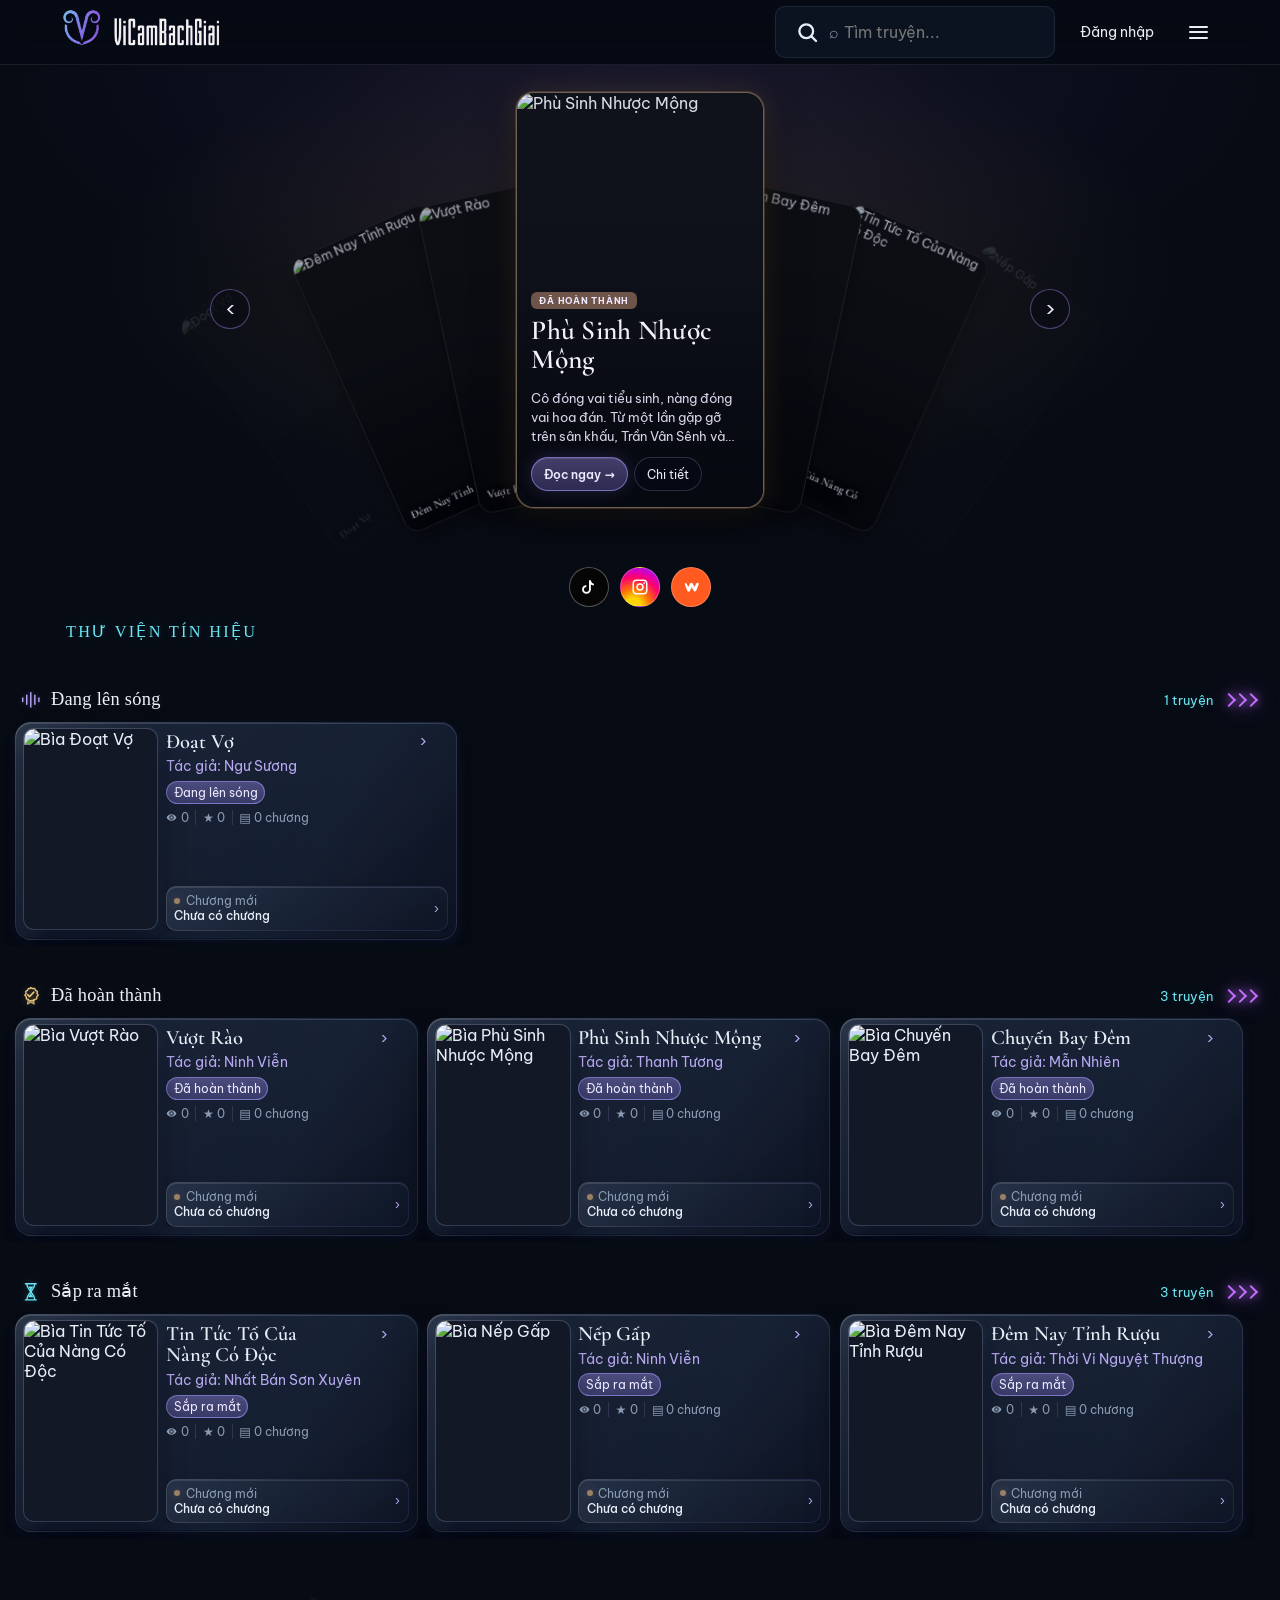
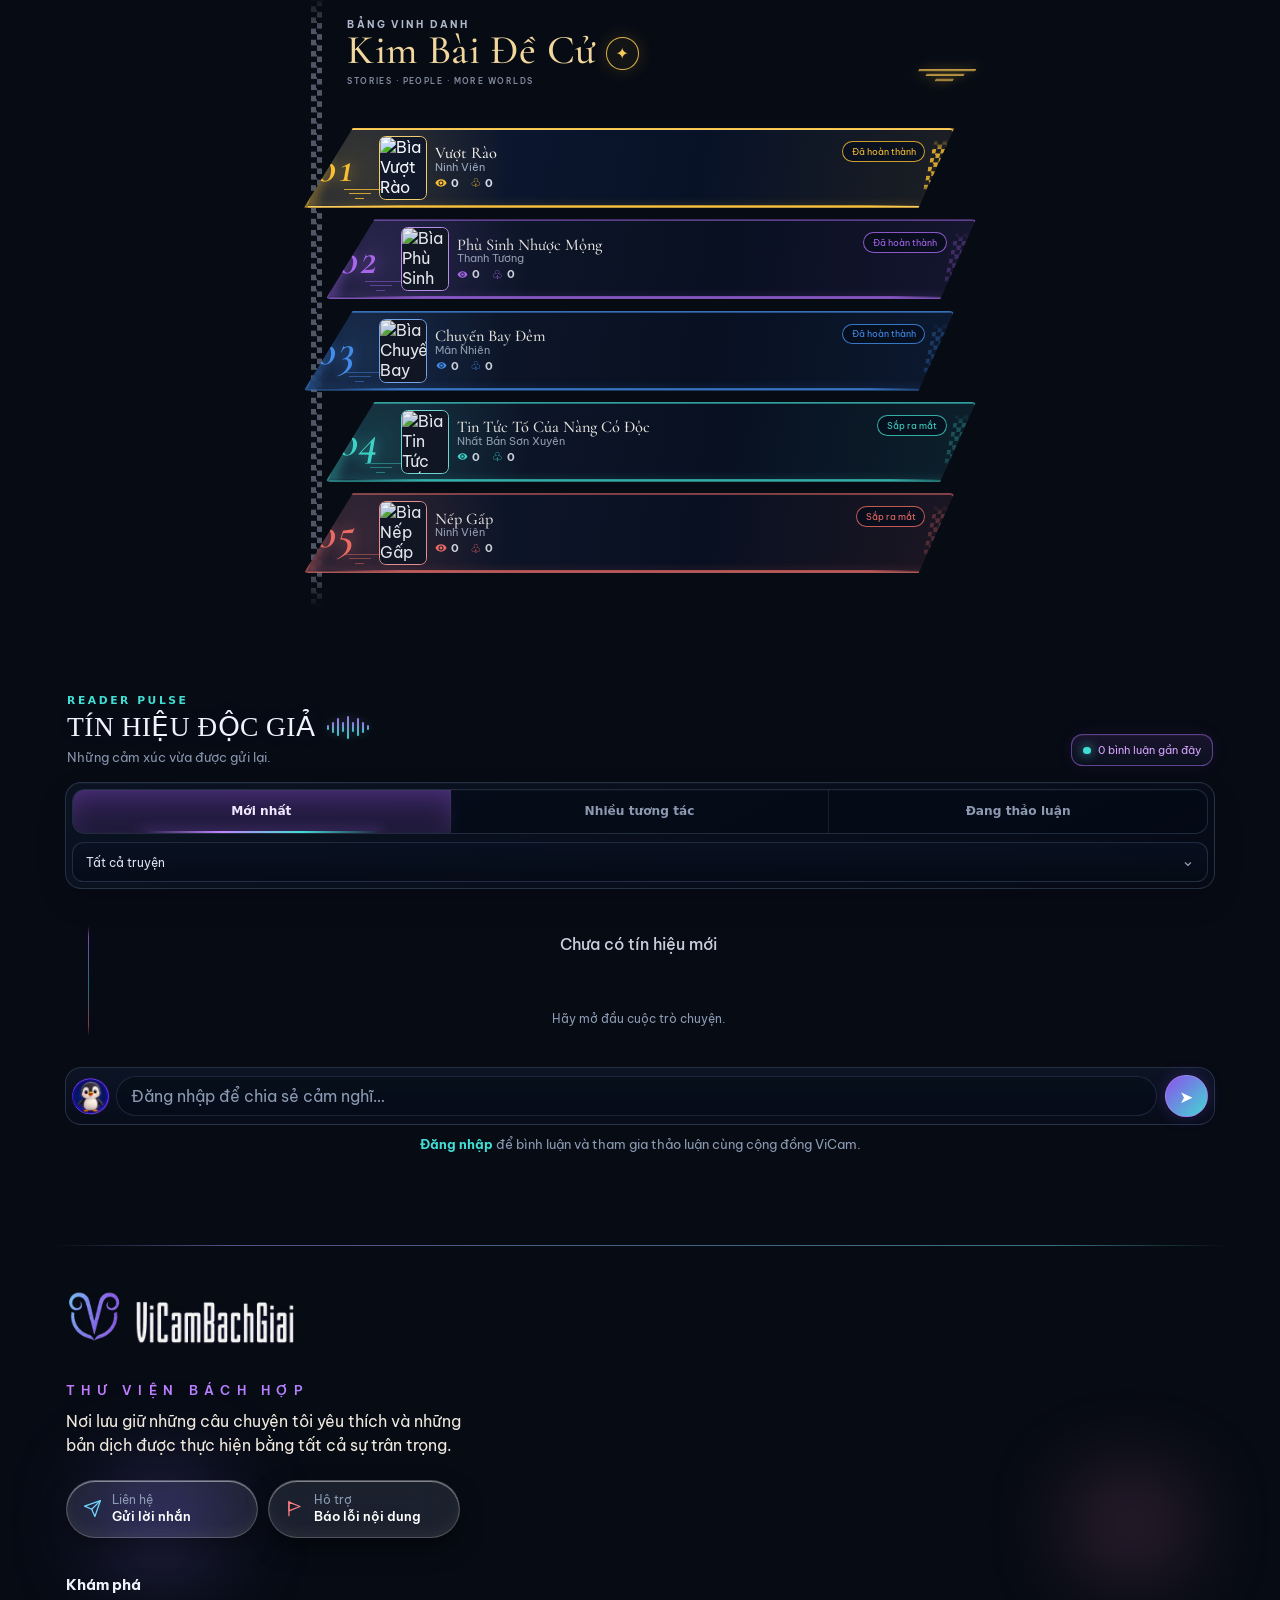
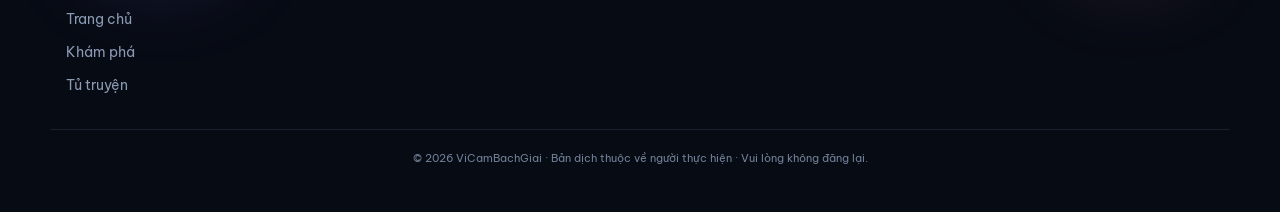
==== commit 6aa77af5: "Bust cache for comment drawer CSS/JS so the dark-mode text fix loads The dark-mode text-color fix in" ====
--- a/index.html
+++ b/index.html
@@ -28,7 +28,7 @@
   <link rel="stylesheet" href="styles/hero-smooth.css?v=20260820c">
   <link rel="stylesheet" href="styles/reader-margins.css?v=20260820f">
   <link rel="stylesheet" href="styles/reader-paragraph-comments.css?v=20260823b">
-  <link rel="stylesheet" href="styles/reader-comment-drawer-v2.css?v=20260916-reply-notification-v1">
+  <link rel="stylesheet" href="styles/reader-comment-drawer-v2.css?v=20260925-dark-mode-text-fix-v1">
   <link rel="stylesheet" href="styles/hero-landscape-fit.css?v=20260822d">
   <link rel="stylesheet" href="styles/rails-full-width.css?v=20260823d">
   <link rel="stylesheet" href="styles/header-nav-cleanup.css?v=20260822a">
--- a/styles.css
+++ b/styles.css
@@ -130,9 +130,10 @@
 
 .site-header {
   position: sticky; top: 0; z-index: 40;
-  background: rgba(7, 11, 20, 0.88);
+  background: rgba(7, 11, 20, 0.35);
   backdrop-filter: blur(16px);
-  border-bottom: 1px solid var(--line);
+  -webkit-backdrop-filter: blur(16px);
+  border-bottom: 1px solid rgba(255, 255, 255, 0.08);
 }
 .site-header.is-searching { z-index: 47; }
 .header-inner {
@@ -232,11 +233,6 @@
 }
 
 /* Fan banner — active card center, others flare both sides */
-@property --hero-tone {
-  syntax: '<color>';
-  inherits: true;
-  initial-value: #7c5cbf;
-}
 .hero.stack-hero {
   --hero-tone: #7c5cbf;
   position: relative;
@@ -248,7 +244,6 @@
     #070b14;
   height: clamp(23.5rem, 78vw, 28.2rem);
   perspective: 1400px;
-  transition: --hero-tone 260ms ease-out;
 }
 @media (min-width: 720px) {
   .hero.stack-hero { height: 30.5rem; }
@@ -459,7 +454,6 @@
 }
 @media (prefers-reduced-motion: reduce) {
   .stack-card { transition: none !important; }
-  .hero.stack-hero { transition: none !important; }
 }
 
 .btn {
--- a/styles/reader-comment-drawer-v2.css
+++ b/styles/reader-comment-drawer-v2.css
@@ -43,13 +43,13 @@
 @media(max-width:640px){.reader-page .r-p .p-bubble{right:-.34rem !important}}
 
 html.vc-comment-open,html.vc-comment-open body{overflow:hidden}
-.vc-comment-backdrop{position:fixed;inset:0;background:color-mix(in srgb,var(--rtext,#352719) 18%,transparent);backdrop-filter:blur(2px);z-index:160}
+.vc-comment-backdrop{position:fixed;inset:0;background:color-mix(in srgb,var(--rink,#352719) 18%,transparent);backdrop-filter:blur(2px);z-index:160}
 .vc-comment-drawer{
   --vc-accent:var(--raccent,#6b4f2a);
   position:fixed;z-index:161;left:50%;bottom:0;transform:translateX(-50%);
   width:min(760px,100%);height:min(84dvh,820px);display:flex;flex-direction:column;
-  background:var(--rbg,#f4ead7);color:var(--rtext,#352719);
-  border:1px solid color-mix(in srgb,var(--rtext,#352719) 10%,transparent);
+  background:var(--rbg,#f4ead7);color:var(--rink,#352719);
+  border:1px solid color-mix(in srgb,var(--rink,#352719) 10%,transparent);
   border-bottom:0;border-radius:28px 28px 0 0;
   box-shadow:0 -24px 70px rgba(0,0,0,.16);overflow:hidden;
   font-family:var(--font-sans,"Be Vietnam Pro",sans-serif)
@@ -59,8 +59,8 @@
 .vc-comment-head h3{margin:0;font-size:1.18rem;letter-spacing:-.02em}.vc-comment-head span{display:block;margin-top:2px;font-size:.72rem;color:var(--rmuted,#7c6b58)}
 .vc-close{width:38px;height:38px;border-radius:50%;border:1px solid color-mix(in srgb,currentColor 12%,transparent);background:color-mix(in srgb,currentColor 3%,transparent);color:inherit;font-size:1.5rem;line-height:1;cursor:pointer}
 .vc-quote{display:grid;grid-template-columns:3px 1fr;gap:14px;margin:15px 20px 4px;padding:4px 0}.vc-quote-line{border-radius:99px;background:color-mix(in srgb,var(--vc-accent) 72%,transparent)}
-.vc-quote p{margin:0 0 7px;font-family:var(--font-serif,"Source Serif 4",serif);font-style:italic;font-size:.96rem;line-height:1.62;color:color-mix(in srgb,var(--rtext,#352719) 88%,var(--rmuted,#7c6b58));display:-webkit-box;-webkit-box-orient:vertical;-webkit-line-clamp:3;overflow:hidden}.vc-quote.is-open p{display:block}.vc-quote-meta{display:flex;gap:10px;align-items:center;justify-content:space-between}.vc-quote a{font-size:.7rem;text-decoration:none;color:var(--vc-accent);font-weight:600}.vc-quote-meta button{flex:0 0 auto;border:0;background:transparent;color:var(--vc-accent);font-size:.68rem;font-weight:700;padding:4px}
-.vc-comment-sort{display:flex;gap:6px;padding:8px 20px 5px}.vc-comment-sort button{border:1px solid color-mix(in srgb,currentColor 10%,transparent);border-radius:999px;background:transparent;color:var(--rmuted,#7c6b58);padding:7px 11px;font-size:.7rem;font-weight:700}.vc-comment-sort button.on{color:var(--rtext,#352719);border-color:color-mix(in srgb,var(--vc-accent) 34%,transparent);background:color-mix(in srgb,var(--vc-accent) 8%,transparent)}
+.vc-quote p{margin:0 0 7px;font-family:var(--font-serif,"Source Serif 4",serif);font-style:italic;font-size:.96rem;line-height:1.62;color:color-mix(in srgb,var(--rink,#352719) 88%,var(--rmuted,#7c6b58));display:-webkit-box;-webkit-box-orient:vertical;-webkit-line-clamp:3;overflow:hidden}.vc-quote.is-open p{display:block}.vc-quote-meta{display:flex;gap:10px;align-items:center;justify-content:space-between}.vc-quote a{font-size:.7rem;text-decoration:none;color:var(--vc-accent);font-weight:600}.vc-quote-meta button{flex:0 0 auto;border:0;background:transparent;color:var(--vc-accent);font-size:.68rem;font-weight:700;padding:4px}
+.vc-comment-sort{display:flex;gap:6px;padding:8px 20px 5px}.vc-comment-sort button{border:1px solid color-mix(in srgb,currentColor 10%,transparent);border-radius:999px;background:transparent;color:var(--rmuted,#7c6b58);padding:7px 11px;font-size:.7rem;font-weight:700}.vc-comment-sort button.on{color:var(--rink,#352719);border-color:color-mix(in srgb,var(--vc-accent) 34%,transparent);background:color-mix(in srgb,var(--vc-accent) 8%,transparent)}
 .vc-thread-list{flex:1;overflow:auto;padding:10px 20px 18px;overscroll-behavior:contain}.vc-comment{display:grid;grid-template-columns:38px 1fr;gap:11px;padding:12px 0}.vc-comment+.vc-comment{border-top:1px solid color-mix(in srgb,currentColor 7%,transparent)}
 .vc-comment.is-notification-target{border-radius:16px;background:color-mix(in srgb,var(--vc-accent) 13%,transparent);box-shadow:0 0 0 1px color-mix(in srgb,var(--vc-accent) 48%,transparent),0 0 28px color-mix(in srgb,var(--vc-accent) 20%,transparent);animation:vcCommentTarget 1.1s ease-out}
 @keyframes vcCommentTarget{from{background:color-mix(in srgb,var(--vc-accent) 30%,transparent);box-shadow:0 0 0 2px color-mix(in srgb,var(--vc-accent) 75%,transparent),0 0 40px color-mix(in srgb,var(--vc-accent) 38%,transparent)}to{background:color-mix(in srgb,var(--vc-accent) 13%,transparent);box-shadow:0 0 0 1px color-mix(in srgb,var(--vc-accent) 48%,transparent),0 0 28px color-mix(in srgb,var(--vc-accent) 20%,transparent)}}
@@ -71,12 +71,12 @@
 .vc-reaction-pop{display:none;position:absolute;margin-top:7px;padding:7px;border-radius:999px;background:var(--rbg,#f4ead7);border:1px solid color-mix(in srgb,currentColor 10%,transparent);box-shadow:0 10px 30px rgba(0,0,0,.12);z-index:4}.vc-reaction-pop.is-open{display:flex}.vc-reaction-pop button{width:34px;height:34px;border:0;background:transparent;border-radius:50%;font-size:1.2rem;transition:transform .12s ease,background .12s}.vc-reaction-pop button:hover,.vc-reaction-pop button.on{transform:translateY(-2px) scale(1.08);background:color-mix(in srgb,currentColor 6%,transparent)}
 .vc-comment-main{position:relative;min-width:0}.vc-reply{position:relative;display:grid;grid-template-columns:28px 1fr;gap:9px;margin-top:10px;padding-left:12px}.vc-thread-line{position:absolute;left:0;top:-3px;bottom:4px;width:1px;background:linear-gradient(var(--vc-accent),transparent);opacity:.3}.vc-reply-body{min-width:0}
 .vc-more-replies{margin:8px 0 0 11px;border:0;background:transparent;color:var(--vc-accent);font-size:.7rem;font-weight:700;padding:4px 0}.vc-load-more{display:block;margin:12px auto 4px;border:0;background:transparent;color:var(--rmuted,#7c6b58);font-size:.7rem}.vc-list-end{text-align:center;padding:14px 0 4px;color:var(--rmuted,#7c6b58);font-size:.67rem}
-.vc-empty{text-align:center;padding:36px 16px;color:var(--rmuted,#7c6b58)}.vc-empty span{display:block;color:var(--vc-accent);font-size:1.25rem;margin-bottom:7px}.vc-empty b{display:block;color:var(--rtext,#352719);font-size:.92rem}.vc-empty p{margin:.35rem 0;font-size:.76rem}
+.vc-empty{text-align:center;padding:36px 16px;color:var(--rmuted,#7c6b58)}.vc-empty span{display:block;color:var(--vc-accent);font-size:1.25rem;margin-bottom:7px}.vc-empty b{display:block;color:var(--rink,#352719);font-size:.92rem}.vc-empty p{margin:.35rem 0;font-size:.76rem}
 .vc-composer-wrap{flex:0 0 auto;padding:10px 16px calc(10px + env(safe-area-inset-bottom));border-top:1px solid color-mix(in srgb,currentColor 9%,transparent);background:color-mix(in srgb,var(--rbg,#f4ead7) 92%,transparent);backdrop-filter:blur(12px)}
 .vc-replying{font-size:.68rem;color:var(--rmuted,#7c6b58);padding:0 7px 6px}.vc-replying b{color:var(--vc-accent)}.vc-replying button{border:0;background:transparent;color:inherit}
 .vc-composer{display:flex;align-items:flex-end;gap:8px;padding:7px 7px 7px 13px;border:1px solid color-mix(in srgb,currentColor 12%,transparent);border-radius:20px;background:color-mix(in srgb,currentColor 2.5%,transparent)}
 .vc-composer:focus-within{border-color:color-mix(in srgb,currentColor 20%,transparent);box-shadow:0 0 0 3px color-mix(in srgb,currentColor 4%,transparent)}
 .vc-composer textarea{flex:1;resize:none;max-height:150px;border:0;outline:0;background:transparent;color:inherit;font-family:var(--font-sans,"Be Vietnam Pro",sans-serif);font-size:16px;line-height:1.45;padding:6px 0;-webkit-text-size-adjust:100%}.vc-composer textarea::placeholder{color:var(--rmuted,#7c6b58)}
-.vc-composer>button{flex:0 0 auto;width:36px;height:36px;border-radius:50%;border:1px solid color-mix(in srgb,currentColor 10%,transparent);background:color-mix(in srgb,currentColor 9%,transparent);color:var(--rtext,#352719);font-size:1.15rem;font-weight:700;cursor:pointer;box-shadow:none}.vc-composer>button:disabled{opacity:.3}
-@media(min-width:760px){.vc-comment-drawer{bottom:20px;border-radius:28px;height:min(82dvh,820px);border-bottom:1px solid color-mix(in srgb,var(--rtext,#352719) 10%,transparent)}}
+.vc-composer>button{flex:0 0 auto;width:36px;height:36px;border-radius:50%;border:1px solid color-mix(in srgb,currentColor 10%,transparent);background:color-mix(in srgb,currentColor 9%,transparent);color:var(--rink,#352719);font-size:1.15rem;font-weight:700;cursor:pointer;box-shadow:none}.vc-composer>button:disabled{opacity:.3}
+@media(min-width:760px){.vc-comment-drawer{bottom:20px;border-radius:28px;height:min(82dvh,820px);border-bottom:1px solid color-mix(in srgb,var(--rink,#352719) 10%,transparent)}}
 @media(max-width:520px){.vc-comment-drawer{height:86dvh;border-radius:24px 24px 0 0}.vc-comment-head{padding:16px}.vc-quote,.vc-thread-list{margin-left:0;margin-right:0}.vc-quote{padding-left:16px;padding-right:16px}.vc-comment-sort{padding-left:16px;padding-right:16px}.vc-thread-list{padding-left:16px;padding-right:16px}}
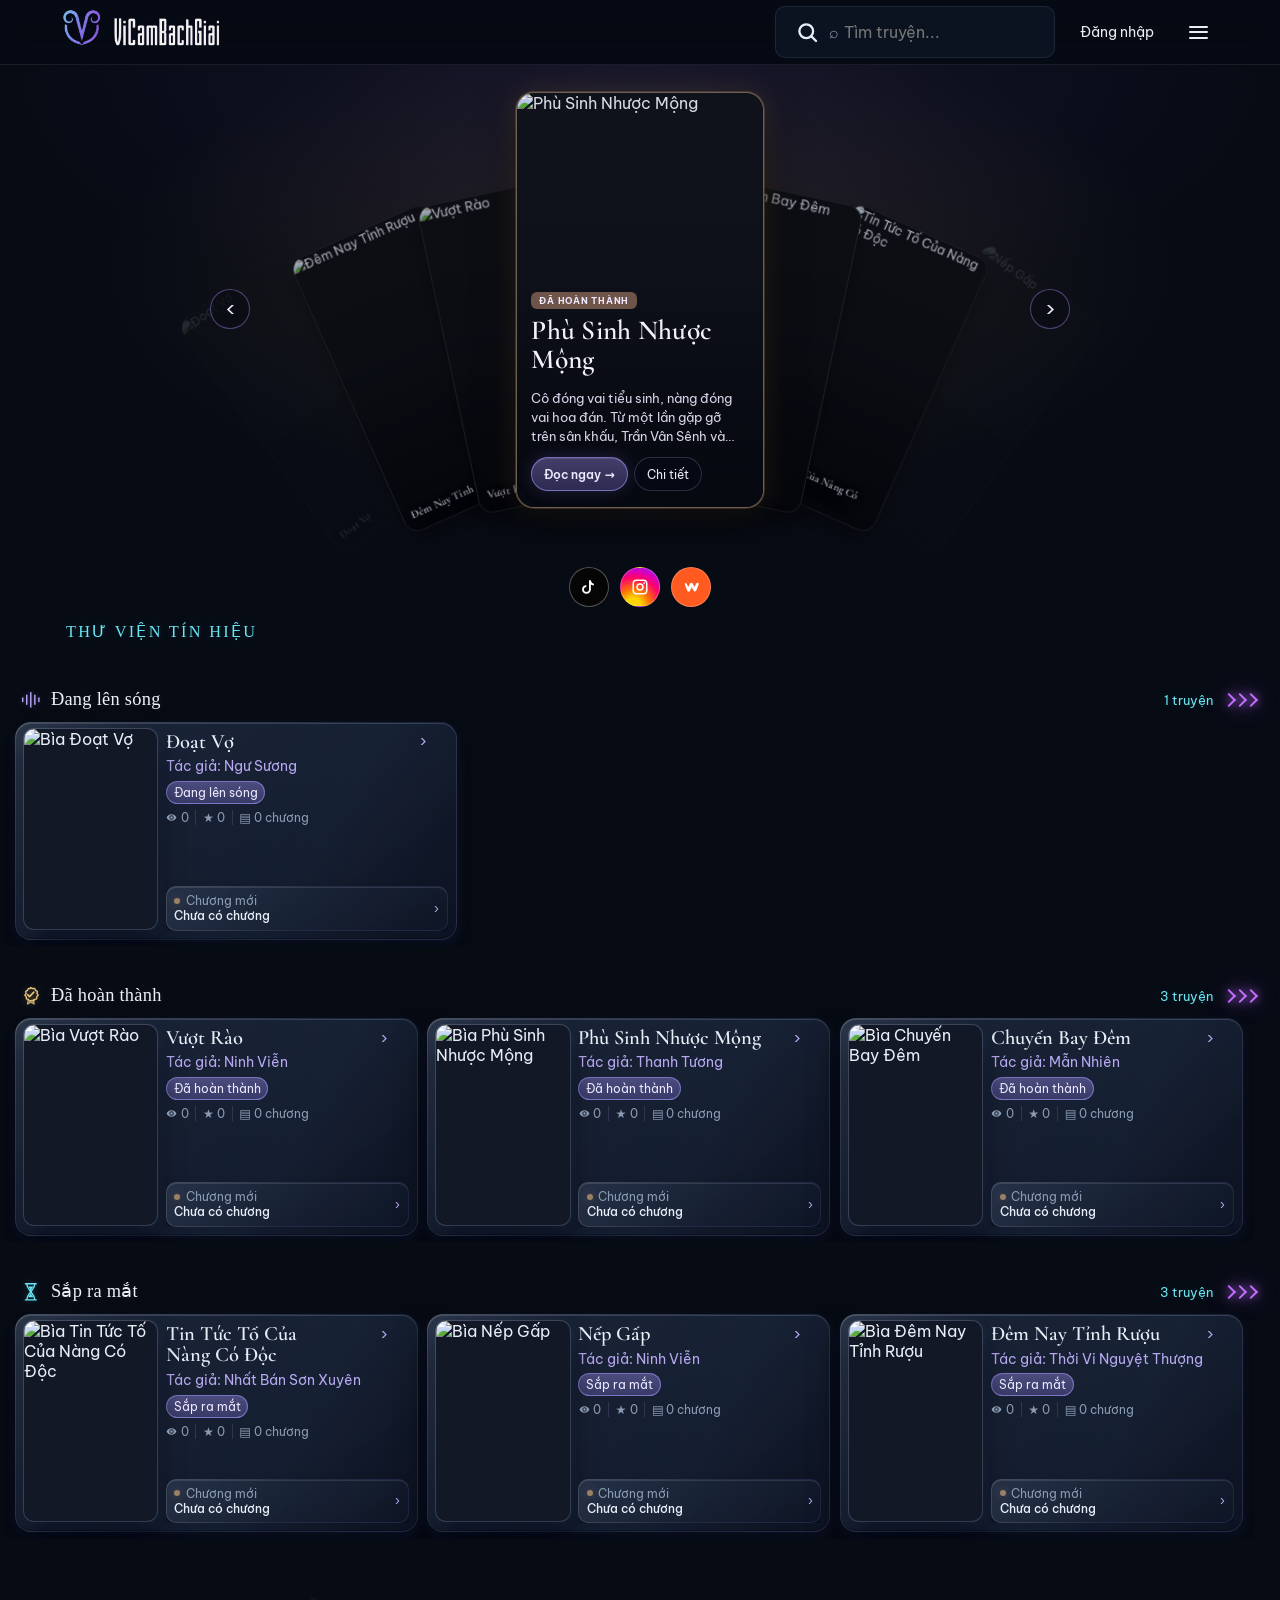
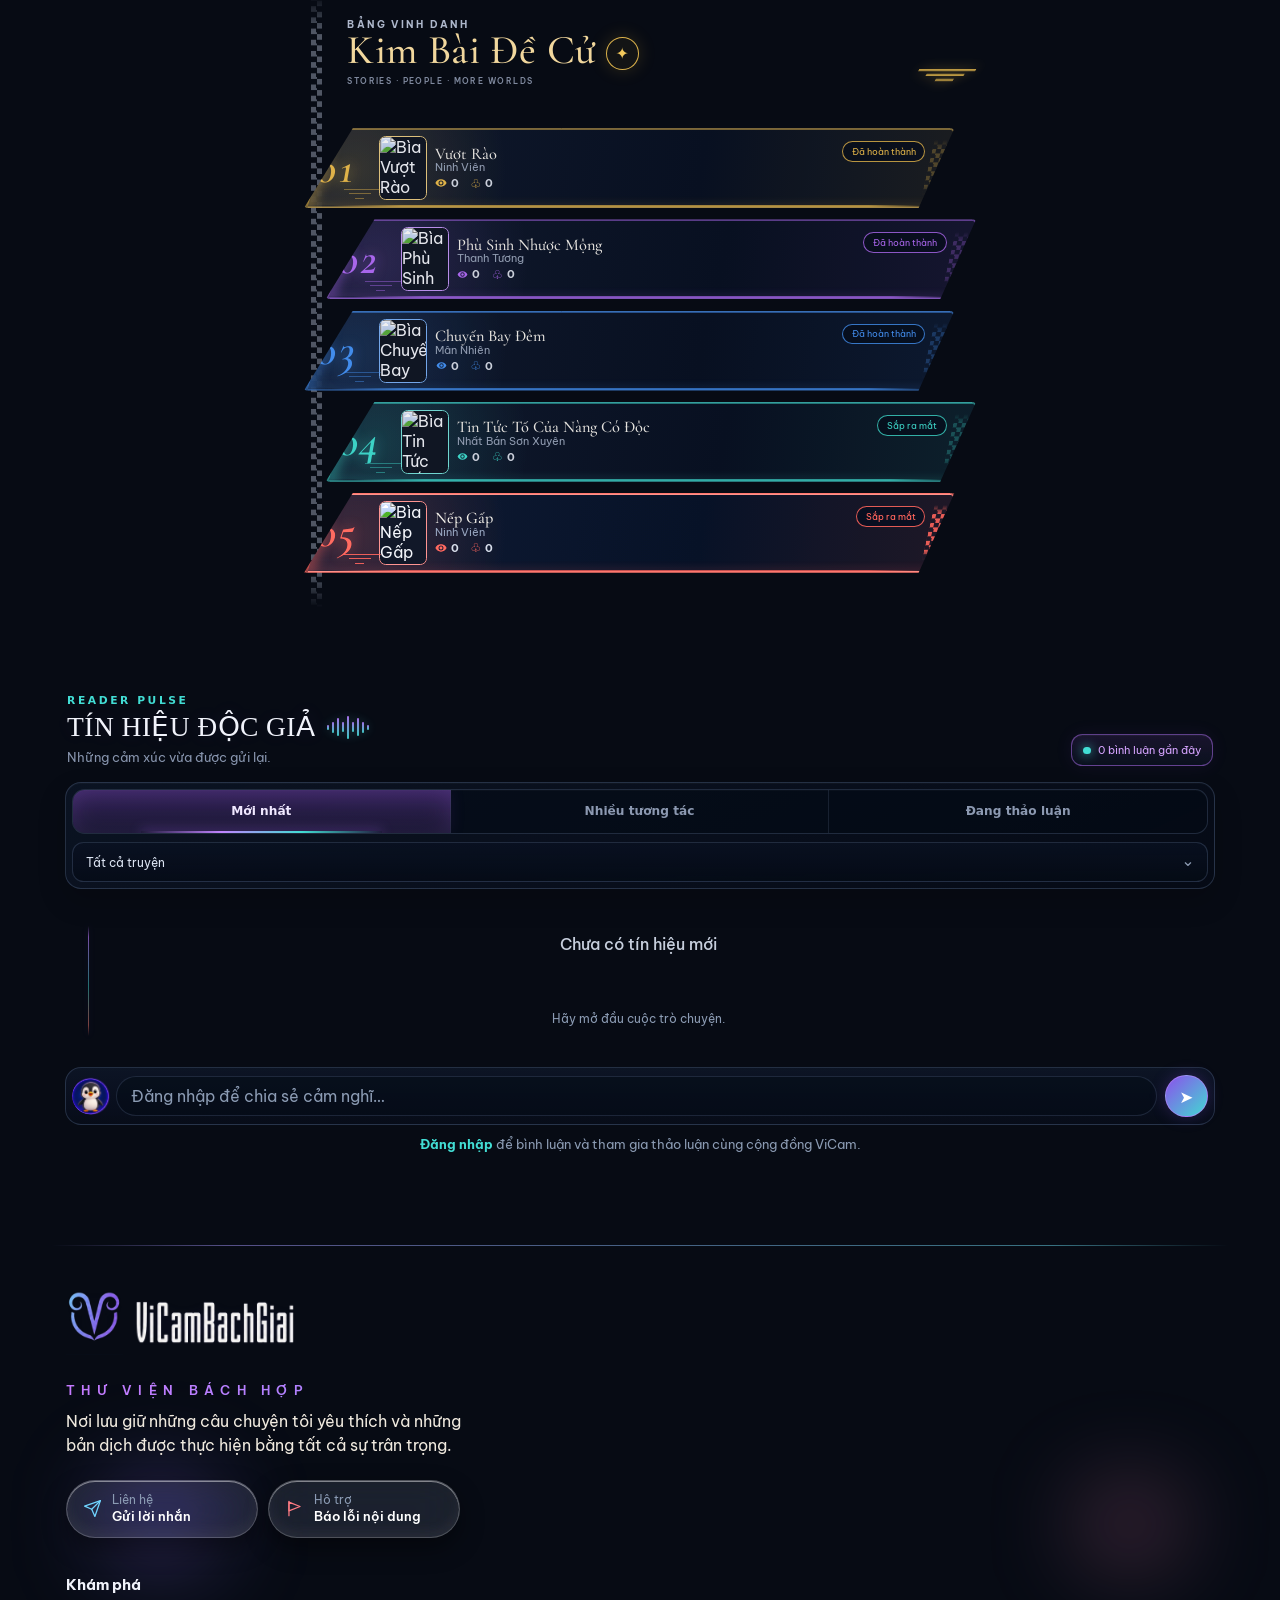
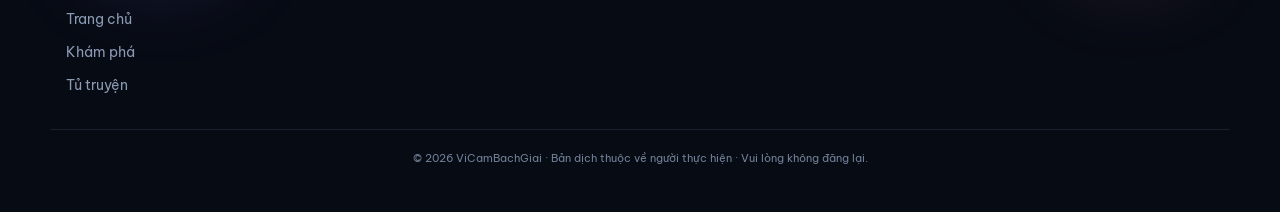
==== commit 21f8263c: "Add text-to-speech reader controls to chapter page Co-Authored-By: Claude Sonnet 5.5 <noreply@anthro" ====
--- a/index.html
+++ b/index.html
@@ -53,6 +53,7 @@
   <link rel="stylesheet" href="styles/google-auth.css?v=20260919-google-direct-v1">
   <link rel="stylesheet" href="styles/chapter-audio.css?v=20260825-glass-gold">
   <link rel="stylesheet" href="styles/chapter-youtube-audio.css?v=20260901-compact-v1">
+  <link rel="stylesheet" href="styles/reader-tts.css?v=20261001-v1">
   <link rel="stylesheet" href="styles/admin-chapter-list.css?v=20260829-intro-v1">
   <link rel="stylesheet" href="styles/raised-glass-v1.css?v=20260830c">
   <link rel="stylesheet" href="styles/home-desktop-layout.css?v=20260830-ranking-align-v1">
@@ -85,7 +86,8 @@
   <script src="js/cover-fallback.js?v=20260821f"></script>
   <script src="js/light-stories-admin-guard.js?v=20260821e"></script>
   <script src="js/fast-boot.js?v=20260923-maintenance-mode-guard-v1"></script>
-  <script src="app.js?v=20260923-maintenance-glass-v4"></script>
+  <script src="js/reader-tts.js?v=20261001-v1"></script>
+  <script src="app.js?v=20261001-tts-v1"></script>
   <script src="js/tiktok-story-player.js?v=20260901-hidden-render-v8"></script>
   <script src="js/preview-station.js?v=20260920-viewport-glow-v2"></script>
   <script src="js/reader-paragraph-comments.js?v=20260823c"></script>
--- a/styles/reader-comment-drawer-v2.css
+++ b/styles/reader-comment-drawer-v2.css
@@ -48,7 +48,8 @@
   --vc-accent:var(--raccent,#6b4f2a);
   position:fixed;z-index:161;left:50%;bottom:0;transform:translateX(-50%);
   width:min(760px,100%);height:min(84dvh,820px);display:flex;flex-direction:column;
-  background:var(--rbg,#f4ead7);color:var(--rink,#352719);
+  background:color-mix(in srgb,var(--rbg,#f4ead7) 86%,transparent);color:var(--rink,#352719);
+  -webkit-backdrop-filter:blur(20px) saturate(160%);backdrop-filter:blur(20px) saturate(160%);
   border:1px solid color-mix(in srgb,var(--rink,#352719) 10%,transparent);
   border-bottom:0;border-radius:28px 28px 0 0;
   box-shadow:0 -24px 70px rgba(0,0,0,.16);overflow:hidden;
--- a/styles/reader-tts.css
+++ b/styles/reader-tts.css
@@ -0,0 +1,57 @@
+.reader-tts {
+  display: flex;
+  align-items: center;
+  gap: 8px;
+  margin: 0 0 1.25rem;
+  padding: 7px 10px 7px 8px;
+  border: 1px solid var(--rline);
+  border-radius: 999px;
+  color: var(--rink);
+  background: color-mix(in srgb, var(--rpanel) 90%, transparent);
+  font-family: "Be Vietnam Pro", system-ui, sans-serif;
+  flex-wrap: wrap;
+}
+.reader-tts[hidden] { display: none; }
+.reader-tts button, .reader-tts select {
+  font: inherit;
+  color: inherit;
+  cursor: pointer;
+}
+.tts-main {
+  width: 42px;
+  height: 42px;
+  flex: none;
+  border: 0;
+  border-radius: 50%;
+  color: var(--rbg);
+  background: var(--raccent);
+  font-size: 15px;
+}
+.tts-copy { flex: 1 1 120px; min-width: 0; display: grid; }
+.tts-copy small { font-size: 10px; letter-spacing: .08em; opacity: .65; }
+.tts-copy strong { font-size: 13.5px; font-weight: 600; white-space: nowrap; overflow: hidden; text-overflow: ellipsis; }
+.tts-step {
+  width: 34px;
+  height: 34px;
+  border: 1px solid var(--rline);
+  border-radius: 50%;
+  background: transparent;
+  font-size: 12px;
+}
+.tts-rate, .tts-voice {
+  max-width: 120px;
+  height: 34px;
+  padding: 0 8px;
+  border: 1px solid var(--rline);
+  border-radius: 999px;
+  background: transparent;
+  font-size: 12.5px;
+}
+.tts-voice[hidden] { display: none; }
+.tts-rate option, .tts-voice option { color: #111; background: #fff; }
+.reader-body p.r-p.tts-reading {
+  background: color-mix(in srgb, var(--raccent) 16%, transparent);
+  border-radius: 6px;
+  box-shadow: -6px 0 0 color-mix(in srgb, var(--raccent) 16%, transparent), 6px 0 0 color-mix(in srgb, var(--raccent) 16%, transparent);
+  transition: background .2s;
+}
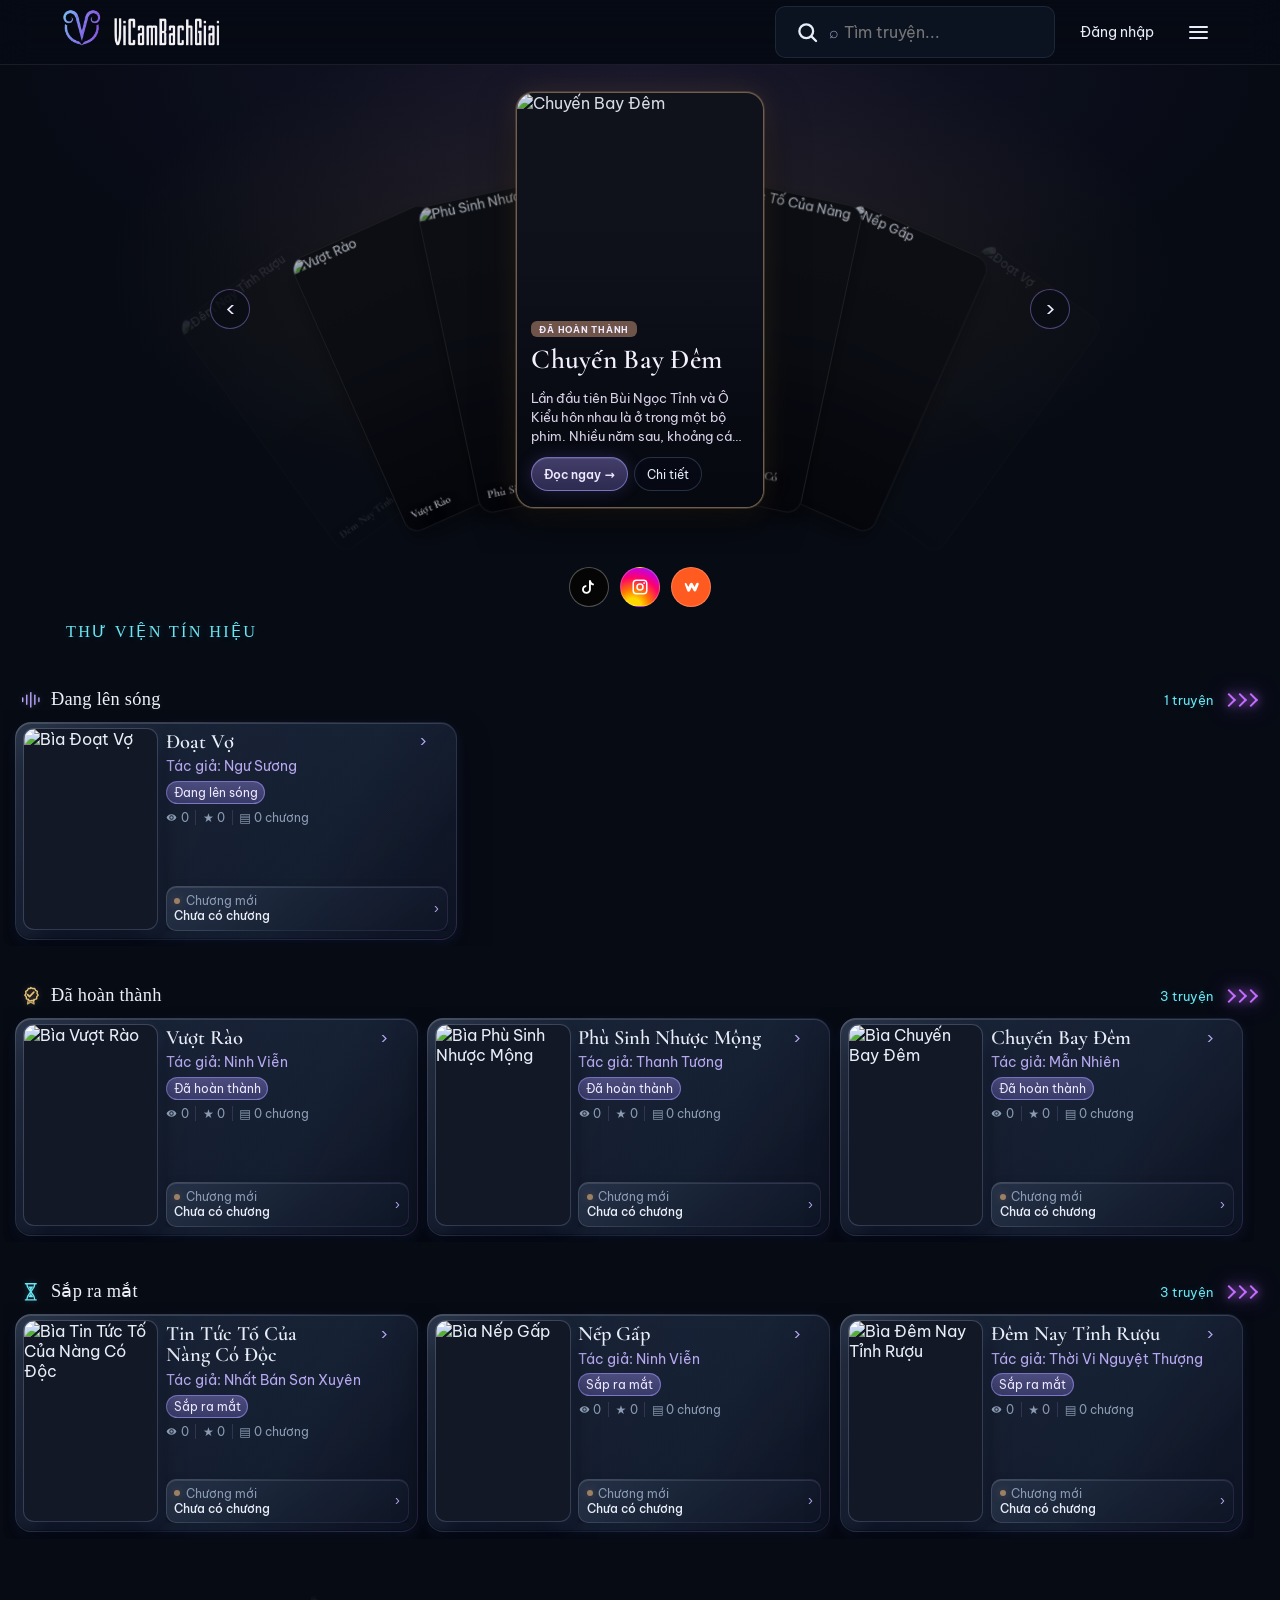
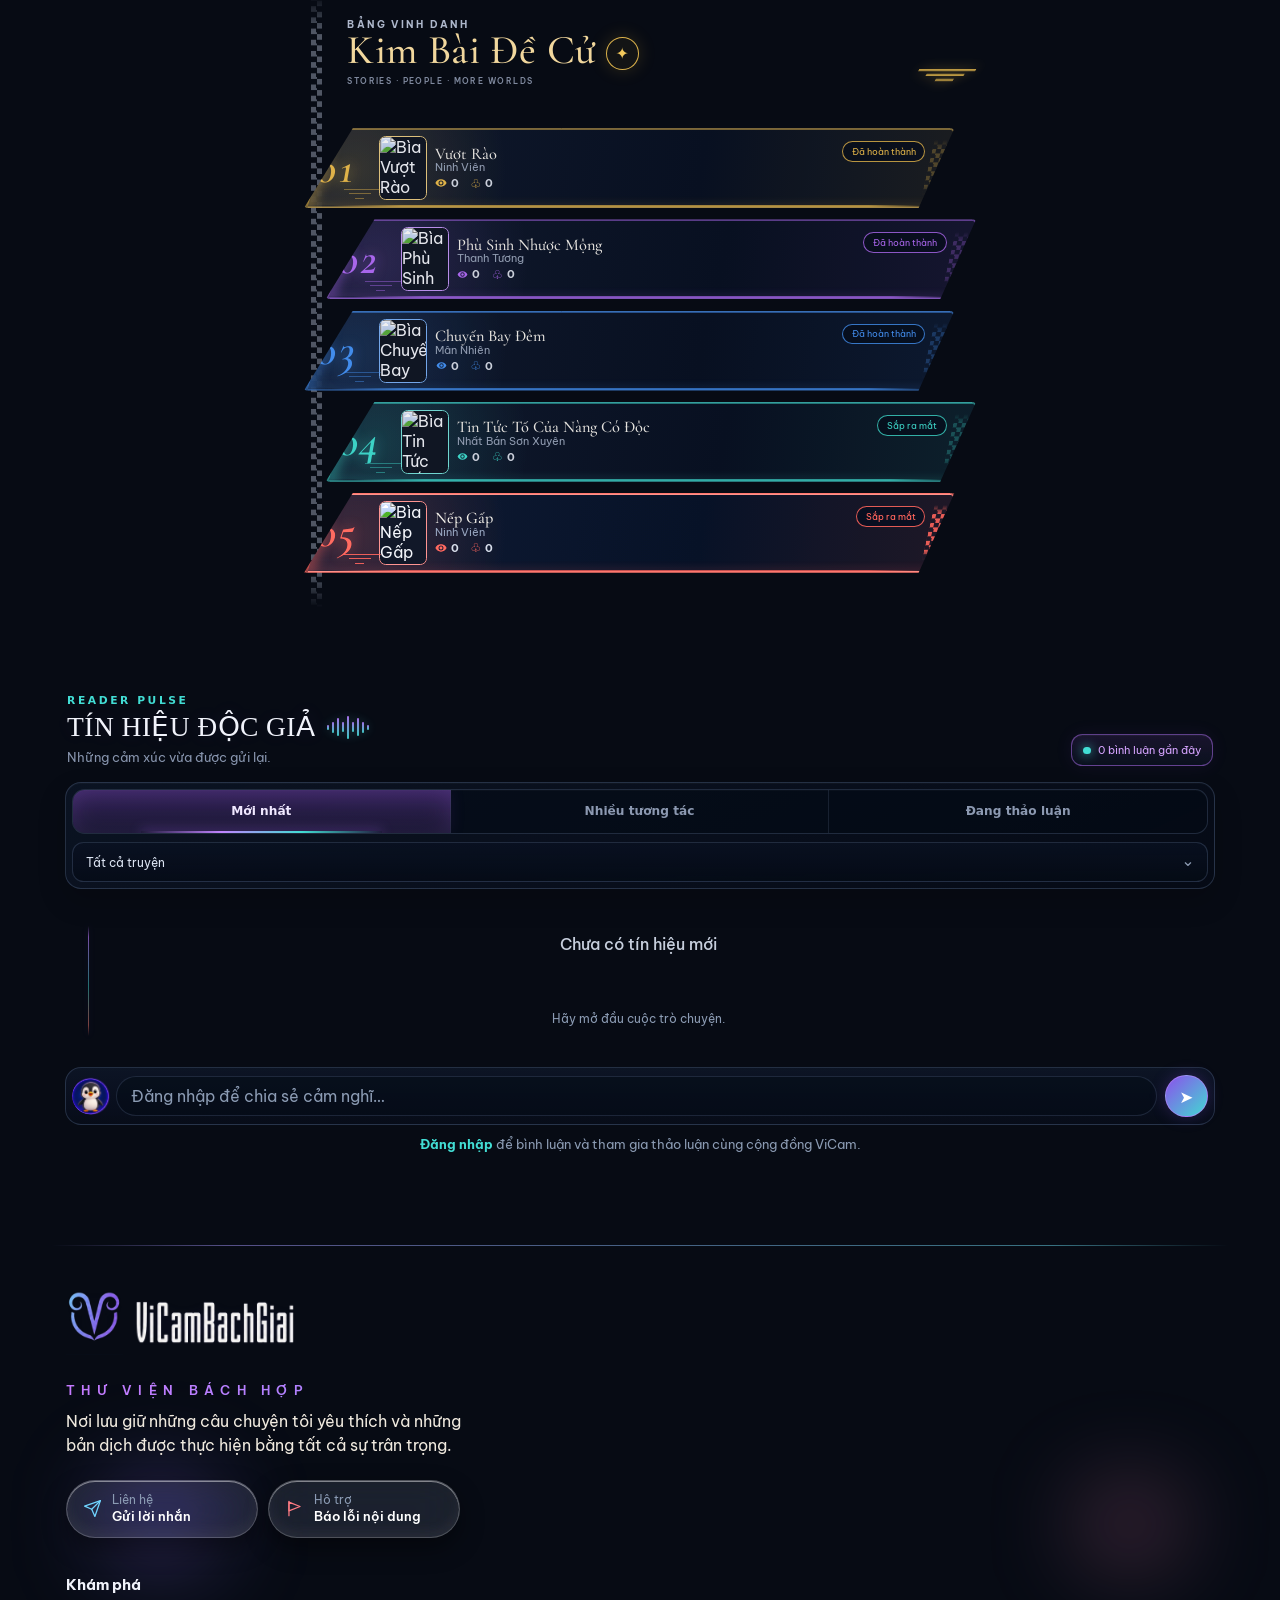
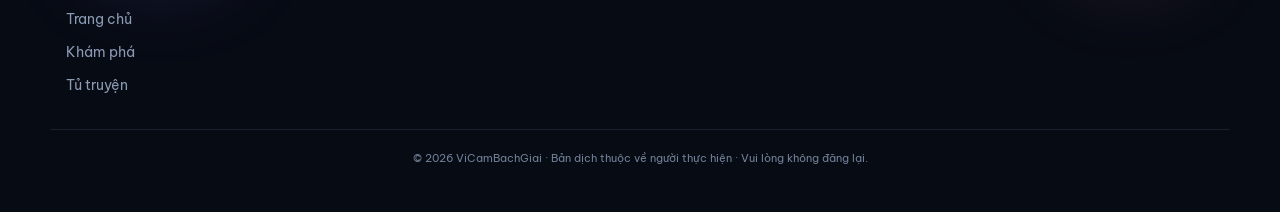
==== commit a44d9a2b: "Restyle reader TTS as audio pill, add neural voice endpoint, remove YouTube audio bar Co-Authored-By" ====
--- a/index.html
+++ b/index.html
@@ -53,7 +53,7 @@
   <link rel="stylesheet" href="styles/google-auth.css?v=20260919-google-direct-v1">
   <link rel="stylesheet" href="styles/chapter-audio.css?v=20260825-glass-gold">
   <link rel="stylesheet" href="styles/chapter-youtube-audio.css?v=20260901-compact-v1">
-  <link rel="stylesheet" href="styles/reader-tts.css?v=20261001-v1">
+  <link rel="stylesheet" href="styles/reader-tts.css?v=20261001-v2">
   <link rel="stylesheet" href="styles/admin-chapter-list.css?v=20260829-intro-v1">
   <link rel="stylesheet" href="styles/raised-glass-v1.css?v=20260830c">
   <link rel="stylesheet" href="styles/home-desktop-layout.css?v=20260830-ranking-align-v1">
@@ -86,8 +86,8 @@
   <script src="js/cover-fallback.js?v=20260821f"></script>
   <script src="js/light-stories-admin-guard.js?v=20260821e"></script>
   <script src="js/fast-boot.js?v=20260923-maintenance-mode-guard-v1"></script>
-  <script src="js/reader-tts.js?v=20261001-v1"></script>
-  <script src="app.js?v=20261001-tts-v1"></script>
+  <script src="js/reader-tts.js?v=20261001-v2"></script>
+  <script src="app.js?v=20261001-tts-v2"></script>
   <script src="js/tiktok-story-player.js?v=20260901-hidden-render-v8"></script>
   <script src="js/preview-station.js?v=20260920-viewport-glow-v2"></script>
   <script src="js/reader-paragraph-comments.js?v=20260823c"></script>
--- a/styles/reader-tts.css
+++ b/styles/reader-tts.css
@@ -1,57 +1,111 @@
-.reader-tts {
+/* Reuses the pill look of .chapter-youtube-audio (chapter-youtube-audio.css). */
+.reader-tts .chapter-youtube-bar {
   display: flex;
   align-items: center;
-  gap: 8px;
-  margin: 0 0 1.25rem;
-  padding: 7px 10px 7px 8px;
+  gap: 4px;
+  padding: 0;
+  cursor: default;
+}
+.reader-tts .tts-hit {
+  flex: 1 1 auto;
+  min-width: 0;
+  min-height: 56px;
+  display: grid;
+  grid-template-columns: 42px minmax(0, 1fr) auto;
+  gap: 10px;
+  align-items: center;
+  padding: 7px 4px 7px 8px;
+  border: 0;
+  border-radius: 999px 0 0 999px;
+  background: transparent;
+  color: inherit;
+  font: inherit;
+  text-align: left;
+  cursor: pointer;
+}
+.reader-tts .tts-chevron {
+  flex: none;
+  width: 44px;
+  align-self: stretch;
+  border: 0;
+  border-radius: 0 999px 999px 0;
+  background: transparent;
+  color: var(--yt-accent);
+  cursor: pointer;
+}
+.reader-tts .tts-hit:focus-visible,
+.reader-tts .tts-chevron:focus-visible { outline: 2px solid var(--yt-accent); outline-offset: -2px; }
+.reader-tts.is-open .chapter-youtube-chevron { transform: rotate(180deg); }
+.reader-tts.is-playing .chapter-youtube-cover i { animation: tts-pulse 1.6s ease-in-out infinite; }
+@keyframes tts-pulse { 50% { box-shadow: 0 0 22px color-mix(in srgb, var(--yt-accent) 90%, transparent); } }
+
+.tts-panel {
+  margin-top: 10px;
+  padding: 14px 16px;
+  border: 1px solid color-mix(in srgb, var(--yt-accent) 48%, var(--rline));
+  border-radius: 20px;
+  background: color-mix(in srgb, var(--rpanel) 90%, transparent);
+  box-shadow: 0 12px 30px rgba(0,0,0,.12);
+  font-family: "Be Vietnam Pro", system-ui, sans-serif;
+}
+.tts-panel[hidden] { display: none; }
+.tts-row { display: flex; align-items: center; justify-content: center; gap: 18px; }
+.tts-opts { margin-top: 14px; gap: 12px; justify-content: space-between; }
+.tts-step {
+  width: 44px;
+  height: 44px;
+  display: grid;
+  place-items: center;
+  border: 1px solid color-mix(in srgb, var(--yt-accent) 40%, var(--rline));
+  border-radius: 50%;
+  background: transparent;
+  color: var(--rink);
+  font-size: 15px;
+  cursor: pointer;
+}
+.tts-step-main {
+  width: 54px;
+  height: 54px;
+  border: 0;
+  color: #fff;
+  background: linear-gradient(145deg, #ff3f9d, #7c4dff);
+  box-shadow: 0 0 18px color-mix(in srgb, var(--yt-accent) 45%, transparent);
+}
+.tts-opts label {
+  flex: 1;
+  display: grid;
+  gap: 4px;
+  color: var(--yt-accent);
+  font-size: .6rem;
+  font-weight: 750;
+  letter-spacing: .12em;
+  text-transform: uppercase;
+}
+.tts-opts label[hidden] { display: none; }
+.tts-opts select {
+  height: 38px;
+  padding: 0 10px;
   border: 1px solid var(--rline);
   border-radius: 999px;
   color: var(--rink);
-  background: color-mix(in srgb, var(--rpanel) 90%, transparent);
-  font-family: "Be Vietnam Pro", system-ui, sans-serif;
-  flex-wrap: wrap;
+  background: transparent;
+  font: 600 .8rem "Be Vietnam Pro", system-ui, sans-serif;
+  letter-spacing: 0;
+  text-transform: none;
 }
-.reader-tts[hidden] { display: none; }
-.reader-tts button, .reader-tts select {
-  font: inherit;
-  color: inherit;
-  cursor: pointer;
-}
-.tts-main {
-  width: 42px;
-  height: 42px;
-  flex: none;
-  border: 0;
-  border-radius: 50%;
-  color: var(--rbg);
-  background: var(--raccent);
-  font-size: 15px;
-}
-.tts-copy { flex: 1 1 120px; min-width: 0; display: grid; }
-.tts-copy small { font-size: 10px; letter-spacing: .08em; opacity: .65; }
-.tts-copy strong { font-size: 13.5px; font-weight: 600; white-space: nowrap; overflow: hidden; text-overflow: ellipsis; }
-.tts-step {
-  width: 34px;
-  height: 34px;
-  border: 1px solid var(--rline);
-  border-radius: 50%;
-  background: transparent;
-  font-size: 12px;
-}
-.tts-rate, .tts-voice {
-  max-width: 120px;
-  height: 34px;
-  padding: 0 8px;
-  border: 1px solid var(--rline);
-  border-radius: 999px;
-  background: transparent;
-  font-size: 12.5px;
-}
-.tts-voice[hidden] { display: none; }
-.tts-rate option, .tts-voice option { color: #111; background: #fff; }
+.tts-opts select option { color: #111; background: #fff; }
+
 .reader-body p.r-p.tts-reading {
   background: color-mix(in srgb, var(--raccent) 16%, transparent);
   border-radius: 6px;
   box-shadow: -6px 0 0 color-mix(in srgb, var(--raccent) 16%, transparent), 6px 0 0 color-mix(in srgb, var(--raccent) 16%, transparent);
   transition: background .2s;
 }
+
+@media (max-width: 560px) {
+  .reader-tts .tts-hit { grid-template-columns: 38px minmax(0, 1fr); min-height: 54px; }
+  .reader-tts .chapter-youtube-action { display: none; }
+}
+@media (prefers-reduced-motion: reduce) {
+  .reader-tts.is-playing .chapter-youtube-cover i { animation: none; }
+}
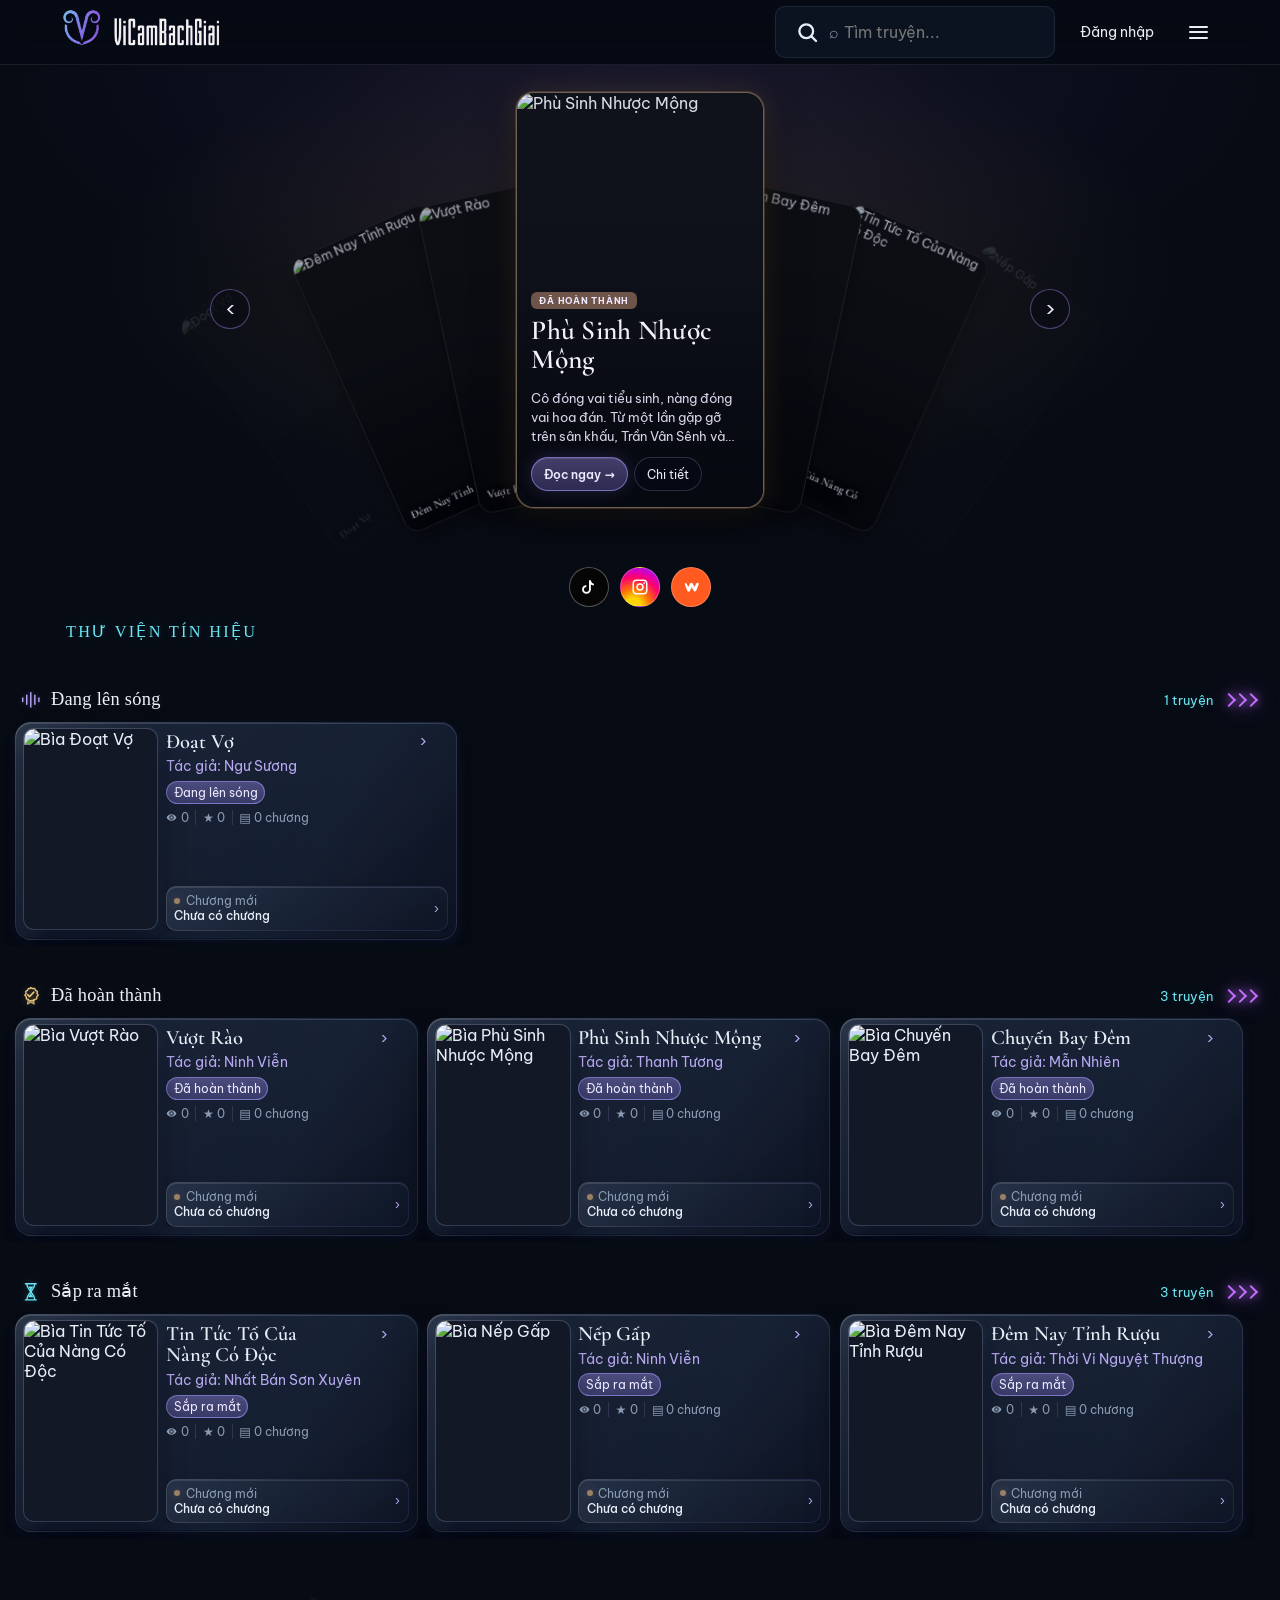
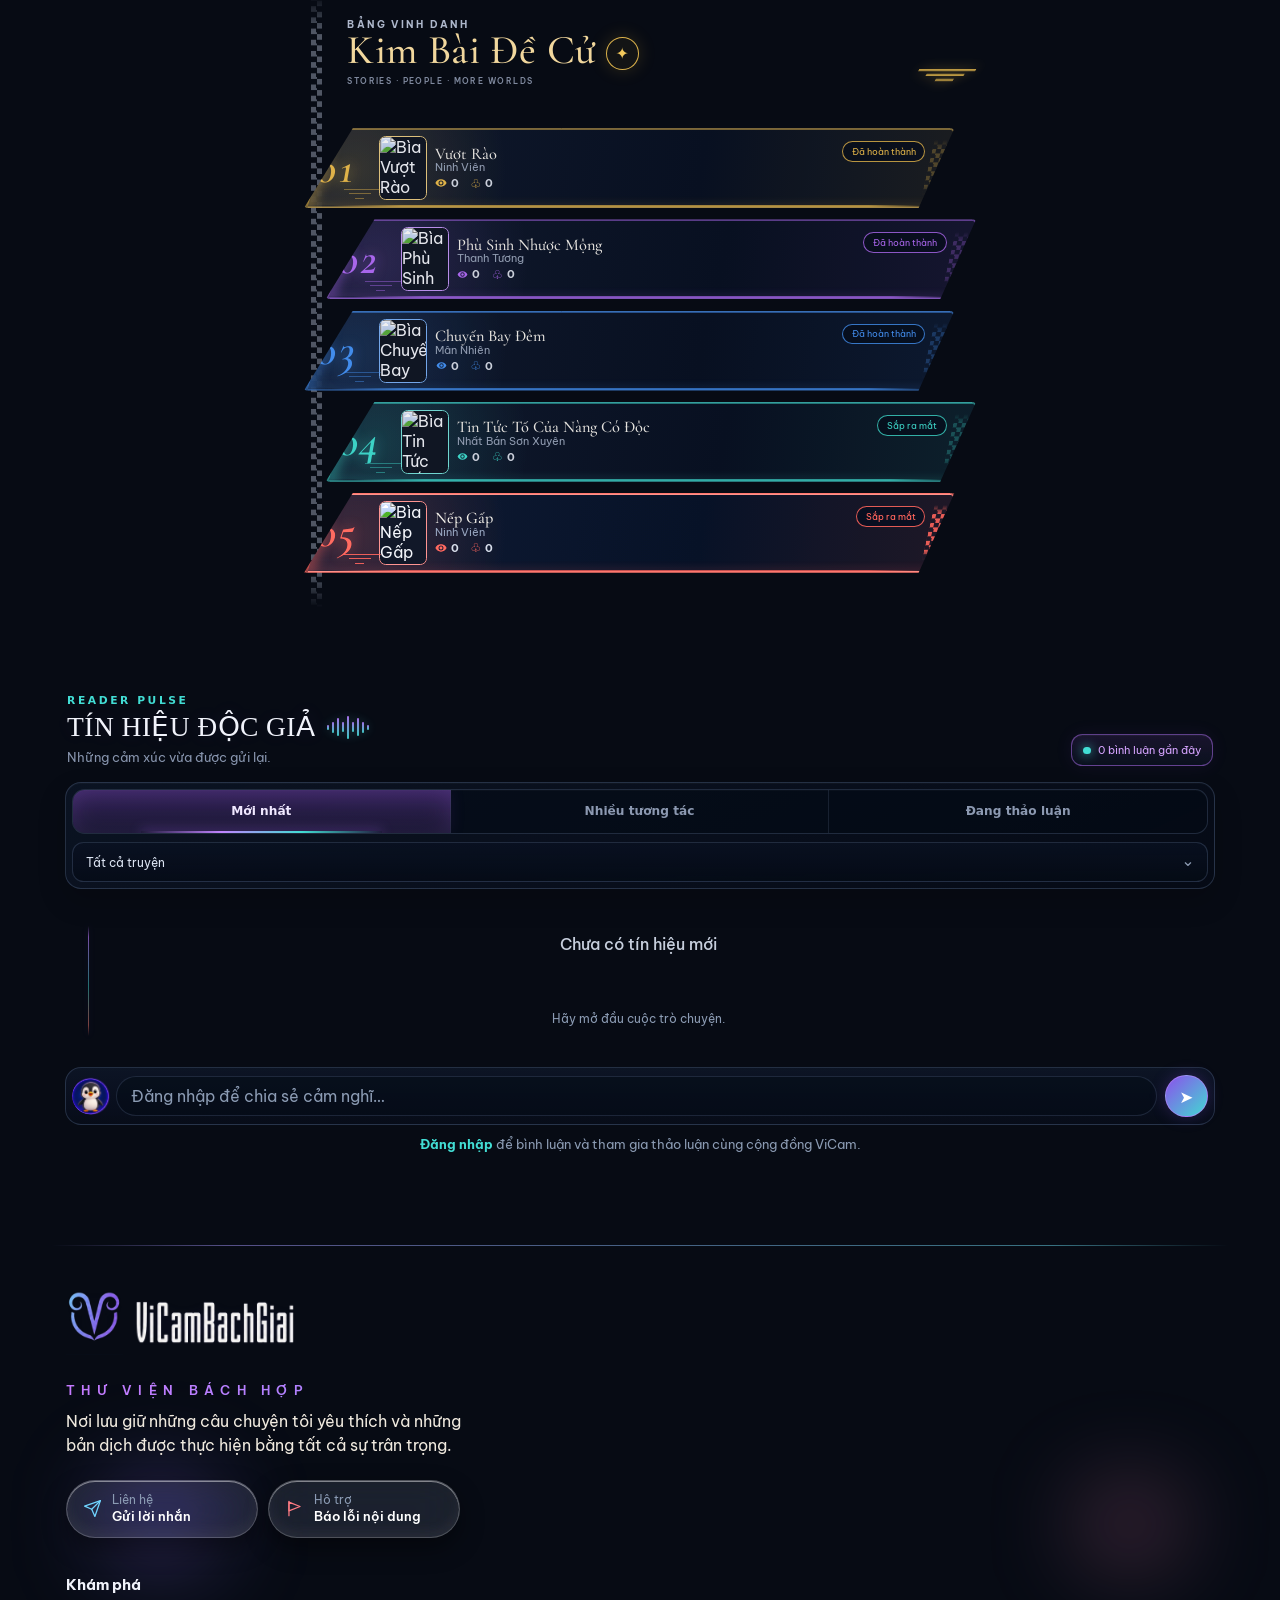
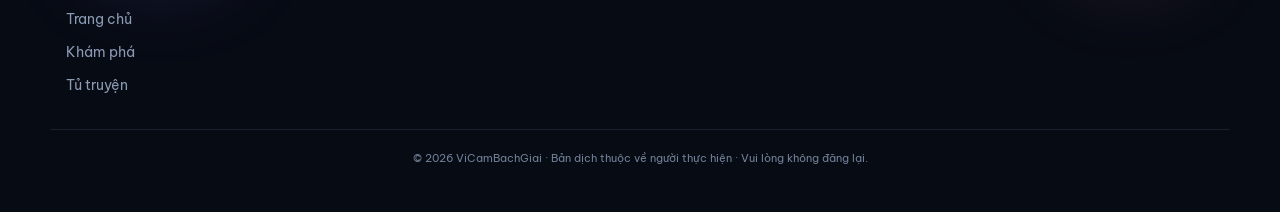
==== commit 70b9db83: "Remove chapter audio/TTS reader feature Co-Authored-By: Claude Sonnet 5.5 <noreply@anthropic.com> Cl" ====
--- a/index.html
+++ b/index.html
@@ -53,7 +53,6 @@
   <link rel="stylesheet" href="styles/google-auth.css?v=20260919-google-direct-v1">
   <link rel="stylesheet" href="styles/chapter-audio.css?v=20260825-glass-gold">
   <link rel="stylesheet" href="styles/chapter-youtube-audio.css?v=20260901-compact-v1">
-  <link rel="stylesheet" href="styles/reader-tts.css?v=20261001-v2">
   <link rel="stylesheet" href="styles/admin-chapter-list.css?v=20260829-intro-v1">
   <link rel="stylesheet" href="styles/raised-glass-v1.css?v=20260830c">
   <link rel="stylesheet" href="styles/home-desktop-layout.css?v=20260830-ranking-align-v1">
@@ -86,8 +85,7 @@
   <script src="js/cover-fallback.js?v=20260821f"></script>
   <script src="js/light-stories-admin-guard.js?v=20260821e"></script>
   <script src="js/fast-boot.js?v=20260923-maintenance-mode-guard-v1"></script>
-  <script src="js/reader-tts.js?v=20261001-v2"></script>
-  <script src="app.js?v=20261001-tts-v2"></script>
+  <script src="app.js?v=20261002-no-audio-v1"></script>
   <script src="js/tiktok-story-player.js?v=20260901-hidden-render-v8"></script>
   <script src="js/preview-station.js?v=20260920-viewport-glow-v2"></script>
   <script src="js/reader-paragraph-comments.js?v=20260823c"></script>
